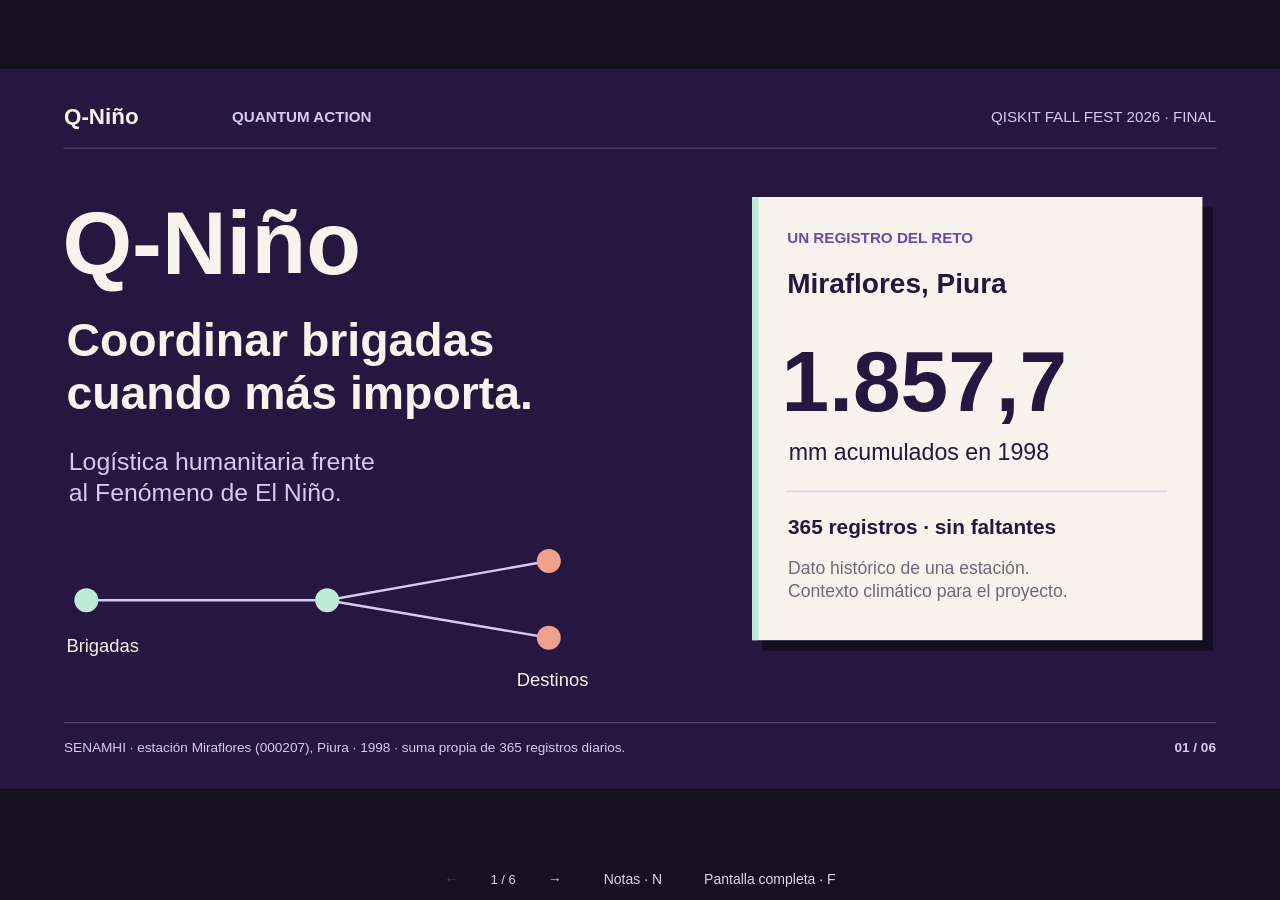
==== slides/index.html @ bec4ddd9 "feat(slides): Serve the finals pitch at a public route Publish the existing standalone deck at /slid" ====
<!doctype html>
<html lang="es"><head><meta charset="UTF-8"><meta name="viewport" content="width=device-width, initial-scale=1.0"><title>Q-Niño · Pitch para la final</title>  <script type="module" crossorigin>(function(){const H=document.createElement("link").relList;if(H&&H.supports&&H.supports("modulepreload"))return;for(const O of document.querySelectorAll('link[rel="modulepreload"]'))me(O);new MutationObserver(O=>{for(const M of O)if(M.type==="childList")for(const R of M.addedNodes)R.tagName==="LINK"&&R.rel==="modulepreload"&&me(R)}).observe(document,{childList:!0,subtree:!0});function y(O){const M={};return O.integrity&&(M.integrity=O.integrity),O.referrerPolicy&&(M.referrerPolicy=O.referrerPolicy),O.crossOrigin==="use-credentials"?M.credentials="include":O.crossOrigin==="anonymous"?M.credentials="omit":M.credentials="same-origin",M}function me(O){if(O.ep)return;O.ep=!0;const M=y(O);fetch(O.href,M)}})();function Df(D){return D&&D.__esModule&&Object.prototype.hasOwnProperty.call(D,"default")?D.default:D}var zo={exports:{}},P={};/**
 * @license React
 * react.production.min.js
 *
 * Copyright (c) Facebook, Inc. and its affiliates.
 *
 * This source code is licensed under the MIT license found in the
 * LICENSE file in the root directory of this source tree.
 */var Eu;function Af(){if(Eu)return P;Eu=1;var D=Symbol.for("react.element"),H=Symbol.for("react.portal"),y=Symbol.for("react.fragment"),me=Symbol.for("react.strict_mode"),O=Symbol.for("react.profiler"),M=Symbol.for("react.provider"),R=Symbol.for("react.context"),xe=Symbol.for("react.forward_ref"),ae=Symbol.for("react.suspense"),De=Symbol.for("react.memo"),on=Symbol.for("react.lazy"),ce=Symbol.iterator;function ie(c){return c===null||typeof c!="object"?null:(c=ce&&c[ce]||c["@@iterator"],typeof c=="function"?c:null)}var yt={isMounted:function(){return!1},enqueueForceUpdate:function(){},enqueueReplaceState:function(){},enqueueSetState:function(){}},He=Object.assign,X={};function $(c,m,L){this.props=c,this.context=m,this.refs=X,this.updater=L||yt}$.prototype.isReactComponent={},$.prototype.setState=function(c,m){if(typeof c!="object"&&typeof c!="function"&&c!=null)throw Error("setState(...): takes an object of state variables to update or a function which returns an object of state variables.");this.updater.enqueueSetState(this,c,m,"setState")},$.prototype.forceUpdate=function(c){this.updater.enqueueForceUpdate(this,c,"forceUpdate")};function ht(){}ht.prototype=$.prototype;function ot(c,m,L){this.props=c,this.context=m,this.refs=X,this.updater=L||yt}var Xe=ot.prototype=new ht;Xe.constructor=ot,He(Xe,$.prototype),Xe.isPureReactComponent=!0;var ve=Array.isArray,Ze=Object.prototype.hasOwnProperty,Se={current:null},Ae={key:!0,ref:!0,__self:!0,__source:!0};function Ve(c,m,L){var I,U={},j=null,K=null;if(m!=null)for(I in m.ref!==void 0&&(K=m.ref),m.key!==void 0&&(j=""+m.key),m)Ze.call(m,I)&&!Ae.hasOwnProperty(I)&&(U[I]=m[I]);var V=arguments.length-2;if(V===1)U.children=L;else if(1<V){for(var Z=Array(V),Re=0;Re<V;Re++)Z[Re]=arguments[Re+2];U.children=Z}if(c&&c.defaultProps)for(I in V=c.defaultProps,V)U[I]===void 0&&(U[I]=V[I]);return{$$typeof:D,type:c,key:j,ref:K,props:U,_owner:Se.current}}function Ft(c,m){return{$$typeof:D,type:c.type,key:m,ref:c.ref,props:c.props,_owner:c._owner}}function mt(c){return typeof c=="object"&&c!==null&&c.$$typeof===D}function $t(c){var m={"=":"=0",":":"=2"};return"$"+c.replace(/[=:]/g,function(L){return m[L]})}var at=/\/+/g;function Oe(c,m){return typeof c=="object"&&c!==null&&c.key!=null?$t(""+c.key):m.toString(36)}function Je(c,m,L,I,U){var j=typeof c;(j==="undefined"||j==="boolean")&&(c=null);var K=!1;if(c===null)K=!0;else switch(j){case"string":case"number":K=!0;break;case"object":switch(c.$$typeof){case D:case H:K=!0}}if(K)return K=c,U=U(K),c=I===""?"."+Oe(K,0):I,ve(U)?(L="",c!=null&&(L=c.replace(at,"$&/")+"/"),Je(U,m,L,"",function(Re){return Re})):U!=null&&(mt(U)&&(U=Ft(U,L+(!U.key||K&&K.key===U.key?"":(""+U.key).replace(at,"$&/")+"/")+c)),m.push(U)),1;if(K=0,I=I===""?".":I+":",ve(c))for(var V=0;V<c.length;V++){j=c[V];var Z=I+Oe(j,V);K+=Je(j,m,L,Z,U)}else if(Z=ie(c),typeof Z=="function")for(c=Z.call(c),V=0;!(j=c.next()).done;)j=j.value,Z=I+Oe(j,V++),K+=Je(j,m,L,Z,U);else if(j==="object")throw m=String(c),Error("Objects are not valid as a React child (found: "+(m==="[object Object]"?"object with keys {"+Object.keys(c).join(", ")+"}":m)+"). If you meant to render a collection of children, use an array instead.");return K}function st(c,m,L){if(c==null)return c;var I=[],U=0;return Je(c,I,"","",function(j){return m.call(L,j,U++)}),I}function Ne(c){if(c._status===-1){var m=c._result;m=m(),m.then(function(L){(c._status===0||c._status===-1)&&(c._status=1,c._result=L)},function(L){(c._status===0||c._status===-1)&&(c._status=2,c._result=L)}),c._status===-1&&(c._status=0,c._result=m)}if(c._status===1)return c._result.default;throw c._result}var te={current:null},w={transition:null},T={ReactCurrentDispatcher:te,ReactCurrentBatchConfig:w,ReactCurrentOwner:Se};function S(){throw Error("act(...) is not supported in production builds of React.")}return P.Children={map:st,forEach:function(c,m,L){st(c,function(){m.apply(this,arguments)},L)},count:function(c){var m=0;return st(c,function(){m++}),m},toArray:function(c){return st(c,function(m){return m})||[]},only:function(c){if(!mt(c))throw Error("React.Children.only expected to receive a single React element child.");return c}},P.Component=$,P.Fragment=y,P.Profiler=O,P.PureComponent=ot,P.StrictMode=me,P.Suspense=ae,P.__SECRET_INTERNALS_DO_NOT_USE_OR_YOU_WILL_BE_FIRED=T,P.act=S,P.cloneElement=function(c,m,L){if(c==null)throw Error("React.cloneElement(...): The argument must be a React element, but you passed "+c+".");var I=He({},c.props),U=c.key,j=c.ref,K=c._owner;if(m!=null){if(m.ref!==void 0&&(j=m.ref,K=Se.current),m.key!==void 0&&(U=""+m.key),c.type&&c.type.defaultProps)var V=c.type.defaultProps;for(Z in m)Ze.call(m,Z)&&!Ae.hasOwnProperty(Z)&&(I[Z]=m[Z]===void 0&&V!==void 0?V[Z]:m[Z])}var Z=arguments.length-2;if(Z===1)I.children=L;else if(1<Z){V=Array(Z);for(var Re=0;Re<Z;Re++)V[Re]=arguments[Re+2];I.children=V}return{$$typeof:D,type:c.type,key:U,ref:j,props:I,_owner:K}},P.createContext=function(c){return c={$$typeof:R,_currentValue:c,_currentValue2:c,_threadCount:0,Provider:null,Consumer:null,_defaultValue:null,_globalName:null},c.Provider={$$typeof:M,_context:c},c.Consumer=c},P.createElement=Ve,P.createFactory=function(c){var m=Ve.bind(null,c);return m.type=c,m},P.createRef=function(){return{current:null}},P.forwardRef=function(c){return{$$typeof:xe,render:c}},P.isValidElement=mt,P.lazy=function(c){return{$$typeof:on,_payload:{_status:-1,_result:c},_init:Ne}},P.memo=function(c,m){return{$$typeof:De,type:c,compare:m===void 0?null:m}},P.startTransition=function(c){var m=w.transition;w.transition={};try{c()}finally{w.transition=m}},P.unstable_act=S,P.useCallback=function(c,m){return te.current.useCallback(c,m)},P.useContext=function(c){return te.current.useContext(c)},P.useDebugValue=function(){},P.useDeferredValue=function(c){return te.current.useDeferredValue(c)},P.useEffect=function(c,m){return te.current.useEffect(c,m)},P.useId=function(){return te.current.useId()},P.useImperativeHandle=function(c,m,L){return te.current.useImperativeHandle(c,m,L)},P.useInsertionEffect=function(c,m){return te.current.useInsertionEffect(c,m)},P.useLayoutEffect=function(c,m){return te.current.useLayoutEffect(c,m)},P.useMemo=function(c,m){return te.current.useMemo(c,m)},P.useReducer=function(c,m,L){return te.current.useReducer(c,m,L)},P.useRef=function(c){return te.current.useRef(c)},P.useState=function(c){return te.current.useState(c)},P.useSyncExternalStore=function(c,m,L){return te.current.useSyncExternalStore(c,m,L)},P.useTransition=function(){return te.current.useTransition()},P.version="18.3.1",P}var Su;function Nu(){return Su||(Su=1,zo.exports=Af()),zo.exports}var Ln=Nu();const Ce=Df(Ln);var Al={},Fo={exports:{}},Me={},Co={exports:{}},Do={};/**
 * @license React
 * scheduler.production.min.js
 *
 * Copyright (c) Facebook, Inc. and its affiliates.
 *
 * This source code is licensed under the MIT license found in the
 * LICENSE file in the root directory of this source tree.
 */var zu;function Nf(){return zu||(zu=1,(function(D){function H(w,T){var S=w.length;w.push(T);e:for(;0<S;){var c=S-1>>>1,m=w[c];if(0<O(m,T))w[c]=T,w[S]=m,S=c;else break e}}function y(w){return w.length===0?null:w[0]}function me(w){if(w.length===0)return null;var T=w[0],S=w.pop();if(S!==T){w[0]=S;e:for(var c=0,m=w.length,L=m>>>1;c<L;){var I=2*(c+1)-1,U=w[I],j=I+1,K=w[j];if(0>O(U,S))j<m&&0>O(K,U)?(w[c]=K,w[j]=S,c=j):(w[c]=U,w[I]=S,c=I);else if(j<m&&0>O(K,S))w[c]=K,w[j]=S,c=j;else break e}}return T}function O(w,T){var S=w.sortIndex-T.sortIndex;return S!==0?S:w.id-T.id}if(typeof performance=="object"&&typeof performance.now=="function"){var M=performance;D.unstable_now=function(){return M.now()}}else{var R=Date,xe=R.now();D.unstable_now=function(){return R.now()-xe}}var ae=[],De=[],on=1,ce=null,ie=3,yt=!1,He=!1,X=!1,$=typeof setTimeout=="function"?setTimeout:null,ht=typeof clearTimeout=="function"?clearTimeout:null,ot=typeof setImmediate<"u"?setImmediate:null;typeof navigator<"u"&&navigator.scheduling!==void 0&&navigator.scheduling.isInputPending!==void 0&&navigator.scheduling.isInputPending.bind(navigator.scheduling);function Xe(w){for(var T=y(De);T!==null;){if(T.callback===null)me(De);else if(T.startTime<=w)me(De),T.sortIndex=T.expirationTime,H(ae,T);else break;T=y(De)}}function ve(w){if(X=!1,Xe(w),!He)if(y(ae)!==null)He=!0,Ne(Ze);else{var T=y(De);T!==null&&te(ve,T.startTime-w)}}function Ze(w,T){He=!1,X&&(X=!1,ht(Ve),Ve=-1),yt=!0;var S=ie;try{for(Xe(T),ce=y(ae);ce!==null&&(!(ce.expirationTime>T)||w&&!$t());){var c=ce.callback;if(typeof c=="function"){ce.callback=null,ie=ce.priorityLevel;var m=c(ce.expirationTime<=T);T=D.unstable_now(),typeof m=="function"?ce.callback=m:ce===y(ae)&&me(ae),Xe(T)}else me(ae);ce=y(ae)}if(ce!==null)var L=!0;else{var I=y(De);I!==null&&te(ve,I.startTime-T),L=!1}return L}finally{ce=null,ie=S,yt=!1}}var Se=!1,Ae=null,Ve=-1,Ft=5,mt=-1;function $t(){return!(D.unstable_now()-mt<Ft)}function at(){if(Ae!==null){var w=D.unstable_now();mt=w;var T=!0;try{T=Ae(!0,w)}finally{T?Oe():(Se=!1,Ae=null)}}else Se=!1}var Oe;if(typeof ot=="function")Oe=function(){ot(at)};else if(typeof MessageChannel<"u"){var Je=new MessageChannel,st=Je.port2;Je.port1.onmessage=at,Oe=function(){st.postMessage(null)}}else Oe=function(){$(at,0)};function Ne(w){Ae=w,Se||(Se=!0,Oe())}function te(w,T){Ve=$(function(){w(D.unstable_now())},T)}D.unstable_IdlePriority=5,D.unstable_ImmediatePriority=1,D.unstable_LowPriority=4,D.unstable_NormalPriority=3,D.unstable_Profiling=null,D.unstable_UserBlockingPriority=2,D.unstable_cancelCallback=function(w){w.callback=null},D.unstable_continueExecution=function(){He||yt||(He=!0,Ne(Ze))},D.unstable_forceFrameRate=function(w){0>w||125<w?console.error("forceFrameRate takes a positive int between 0 and 125, forcing frame rates higher than 125 fps is not supported"):Ft=0<w?Math.floor(1e3/w):5},D.unstable_getCurrentPriorityLevel=function(){return ie},D.unstable_getFirstCallbackNode=function(){return y(ae)},D.unstable_next=function(w){switch(ie){case 1:case 2:case 3:var T=3;break;default:T=ie}var S=ie;ie=T;try{return w()}finally{ie=S}},D.unstable_pauseExecution=function(){},D.unstable_requestPaint=function(){},D.unstable_runWithPriority=function(w,T){switch(w){case 1:case 2:case 3:case 4:case 5:break;default:w=3}var S=ie;ie=w;try{return T()}finally{ie=S}},D.unstable_scheduleCallback=function(w,T,S){var c=D.unstable_now();switch(typeof S=="object"&&S!==null?(S=S.delay,S=typeof S=="number"&&0<S?c+S:c):S=c,w){case 1:var m=-1;break;case 2:m=250;break;case 5:m=1073741823;break;case 4:m=1e4;break;default:m=5e3}return m=S+m,w={id:on++,callback:T,priorityLevel:w,startTime:S,expirationTime:m,sortIndex:-1},S>c?(w.sortIndex=S,H(De,w),y(ae)===null&&w===y(De)&&(X?(ht(Ve),Ve=-1):X=!0,te(ve,S-c))):(w.sortIndex=m,H(ae,w),He||yt||(He=!0,Ne(Ze))),w},D.unstable_shouldYield=$t,D.unstable_wrapCallback=function(w){var T=ie;return function(){var S=ie;ie=T;try{return w.apply(this,arguments)}finally{ie=S}}}})(Do)),Do}var Fu;function Tf(){return Fu||(Fu=1,Co.exports=Nf()),Co.exports}/**
 * @license React
 * react-dom.production.min.js
 *
 * Copyright (c) Facebook, Inc. and its affiliates.
 *
 * This source code is licensed under the MIT license found in the
 * LICENSE file in the root directory of this source tree.
 */var Cu;function _f(){if(Cu)return Me;Cu=1;var D=Nu(),H=Tf();function y(e){for(var t="https://reactjs.org/docs/error-decoder.html?invariant="+e,n=1;n<arguments.length;n++)t+="&args[]="+encodeURIComponent(arguments[n]);return"Minified React error #"+e+"; visit "+t+" for the full message or use the non-minified dev environment for full errors and additional helpful warnings."}var me=new Set,O={};function M(e,t){R(e,t),R(e+"Capture",t)}function R(e,t){for(O[e]=t,e=0;e<t.length;e++)me.add(t[e])}var xe=!(typeof window>"u"||typeof window.document>"u"||typeof window.document.createElement>"u"),ae=Object.prototype.hasOwnProperty,De=/^[:A-Z_a-z\u00C0-\u00D6\u00D8-\u00F6\u00F8-\u02FF\u0370-\u037D\u037F-\u1FFF\u200C-\u200D\u2070-\u218F\u2C00-\u2FEF\u3001-\uD7FF\uF900-\uFDCF\uFDF0-\uFFFD][:A-Z_a-z\u00C0-\u00D6\u00D8-\u00F6\u00F8-\u02FF\u0370-\u037D\u037F-\u1FFF\u200C-\u200D\u2070-\u218F\u2C00-\u2FEF\u3001-\uD7FF\uF900-\uFDCF\uFDF0-\uFFFD\-.0-9\u00B7\u0300-\u036F\u203F-\u2040]*$/,on={},ce={};function ie(e){return ae.call(ce,e)?!0:ae.call(on,e)?!1:De.test(e)?ce[e]=!0:(on[e]=!0,!1)}function yt(e,t,n,r){if(n!==null&&n.type===0)return!1;switch(typeof t){case"function":case"symbol":return!0;case"boolean":return r?!1:n!==null?!n.acceptsBooleans:(e=e.toLowerCase().slice(0,5),e!=="data-"&&e!=="aria-");default:return!1}}function He(e,t,n,r){if(t===null||typeof t>"u"||yt(e,t,n,r))return!0;if(r)return!1;if(n!==null)switch(n.type){case 3:return!t;case 4:return t===!1;case 5:return isNaN(t);case 6:return isNaN(t)||1>t}return!1}function X(e,t,n,r,l,i,o){this.acceptsBooleans=t===2||t===3||t===4,this.attributeName=r,this.attributeNamespace=l,this.mustUseProperty=n,this.propertyName=e,this.type=t,this.sanitizeURL=i,this.removeEmptyString=o}var $={};"children dangerouslySetInnerHTML defaultValue defaultChecked innerHTML suppressContentEditableWarning suppressHydrationWarning style".split(" ").forEach(function(e){$[e]=new X(e,0,!1,e,null,!1,!1)}),[["acceptCharset","accept-charset"],["className","class"],["htmlFor","for"],["httpEquiv","http-equiv"]].forEach(function(e){var t=e[0];$[t]=new X(t,1,!1,e[1],null,!1,!1)}),["contentEditable","draggable","spellCheck","value"].forEach(function(e){$[e]=new X(e,2,!1,e.toLowerCase(),null,!1,!1)}),["autoReverse","externalResourcesRequired","focusable","preserveAlpha"].forEach(function(e){$[e]=new X(e,2,!1,e,null,!1,!1)}),"allowFullScreen async autoFocus autoPlay controls default defer disabled disablePictureInPicture disableRemotePlayback formNoValidate hidden loop noModule noValidate open playsInline readOnly required reversed scoped seamless itemScope".split(" ").forEach(function(e){$[e]=new X(e,3,!1,e.toLowerCase(),null,!1,!1)}),["checked","multiple","muted","selected"].forEach(function(e){$[e]=new X(e,3,!0,e,null,!1,!1)}),["capture","download"].forEach(function(e){$[e]=new X(e,4,!1,e,null,!1,!1)}),["cols","rows","size","span"].forEach(function(e){$[e]=new X(e,6,!1,e,null,!1,!1)}),["rowSpan","start"].forEach(function(e){$[e]=new X(e,5,!1,e.toLowerCase(),null,!1,!1)});var ht=/[\-:]([a-z])/g;function ot(e){return e[1].toUpperCase()}"accent-height alignment-baseline arabic-form baseline-shift cap-height clip-path clip-rule color-interpolation color-interpolation-filters color-profile color-rendering dominant-baseline enable-background fill-opacity fill-rule flood-color flood-opacity font-family font-size font-size-adjust font-stretch font-style font-variant font-weight glyph-name glyph-orientation-horizontal glyph-orientation-vertical horiz-adv-x horiz-origin-x image-rendering letter-spacing lighting-color marker-end marker-mid marker-start overline-position overline-thickness paint-order panose-1 pointer-events rendering-intent shape-rendering stop-color stop-opacity strikethrough-position strikethrough-thickness stroke-dasharray stroke-dashoffset stroke-linecap stroke-linejoin stroke-miterlimit stroke-opacity stroke-width text-anchor text-decoration text-rendering underline-position underline-thickness unicode-bidi unicode-range units-per-em v-alphabetic v-hanging v-ideographic v-mathematical vector-effect vert-adv-y vert-origin-x vert-origin-y word-spacing writing-mode xmlns:xlink x-height".split(" ").forEach(function(e){var t=e.replace(ht,ot);$[t]=new X(t,1,!1,e,null,!1,!1)}),"xlink:actuate xlink:arcrole xlink:role xlink:show xlink:title xlink:type".split(" ").forEach(function(e){var t=e.replace(ht,ot);$[t]=new X(t,1,!1,e,"http://www.w3.org/1999/xlink",!1,!1)}),["xml:base","xml:lang","xml:space"].forEach(function(e){var t=e.replace(ht,ot);$[t]=new X(t,1,!1,e,"http://www.w3.org/XML/1998/namespace",!1,!1)}),["tabIndex","crossOrigin"].forEach(function(e){$[e]=new X(e,1,!1,e.toLowerCase(),null,!1,!1)}),$.xlinkHref=new X("xlinkHref",1,!1,"xlink:href","http://www.w3.org/1999/xlink",!0,!1),["src","href","action","formAction"].forEach(function(e){$[e]=new X(e,1,!1,e.toLowerCase(),null,!0,!0)});function Xe(e,t,n,r){var l=$.hasOwnProperty(t)?$[t]:null;(l!==null?l.type!==0:r||!(2<t.length)||t[0]!=="o"&&t[0]!=="O"||t[1]!=="n"&&t[1]!=="N")&&(He(t,n,l,r)&&(n=null),r||l===null?ie(t)&&(n===null?e.removeAttribute(t):e.setAttribute(t,""+n)):l.mustUseProperty?e[l.propertyName]=n===null?l.type===3?!1:"":n:(t=l.attributeName,r=l.attributeNamespace,n===null?e.removeAttribute(t):(l=l.type,n=l===3||l===4&&n===!0?"":""+n,r?e.setAttributeNS(r,t,n):e.setAttribute(t,n))))}var ve=D.__SECRET_INTERNALS_DO_NOT_USE_OR_YOU_WILL_BE_FIRED,Ze=Symbol.for("react.element"),Se=Symbol.for("react.portal"),Ae=Symbol.for("react.fragment"),Ve=Symbol.for("react.strict_mode"),Ft=Symbol.for("react.profiler"),mt=Symbol.for("react.provider"),$t=Symbol.for("react.context"),at=Symbol.for("react.forward_ref"),Oe=Symbol.for("react.suspense"),Je=Symbol.for("react.suspense_list"),st=Symbol.for("react.memo"),Ne=Symbol.for("react.lazy"),te=Symbol.for("react.offscreen"),w=Symbol.iterator;function T(e){return e===null||typeof e!="object"?null:(e=w&&e[w]||e["@@iterator"],typeof e=="function"?e:null)}var S=Object.assign,c;function m(e){if(c===void 0)try{throw Error()}catch(n){var t=n.stack.trim().match(/\n( *(at )?)/);c=t&&t[1]||""}return`
`+c+e}var L=!1;function I(e,t){if(!e||L)return"";L=!0;var n=Error.prepareStackTrace;Error.prepareStackTrace=void 0;try{if(t)if(t=function(){throw Error()},Object.defineProperty(t.prototype,"props",{set:function(){throw Error()}}),typeof Reflect=="object"&&Reflect.construct){try{Reflect.construct(t,[])}catch(p){var r=p}Reflect.construct(e,[],t)}else{try{t.call()}catch(p){r=p}e.call(t.prototype)}else{try{throw Error()}catch(p){r=p}e()}}catch(p){if(p&&r&&typeof p.stack=="string"){for(var l=p.stack.split(`
`),i=r.stack.split(`
`),o=l.length-1,a=i.length-1;1<=o&&0<=a&&l[o]!==i[a];)a--;for(;1<=o&&0<=a;o--,a--)if(l[o]!==i[a]){if(o!==1||a!==1)do if(o--,a--,0>a||l[o]!==i[a]){var s=`
`+l[o].replace(" at new "," at ");return e.displayName&&s.includes("<anonymous>")&&(s=s.replace("<anonymous>",e.displayName)),s}while(1<=o&&0<=a);break}}}finally{L=!1,Error.prepareStackTrace=n}return(e=e?e.displayName||e.name:"")?m(e):""}function U(e){switch(e.tag){case 5:return m(e.type);case 16:return m("Lazy");case 13:return m("Suspense");case 19:return m("SuspenseList");case 0:case 2:case 15:return e=I(e.type,!1),e;case 11:return e=I(e.type.render,!1),e;case 1:return e=I(e.type,!0),e;default:return""}}function j(e){if(e==null)return null;if(typeof e=="function")return e.displayName||e.name||null;if(typeof e=="string")return e;switch(e){case Ae:return"Fragment";case Se:return"Portal";case Ft:return"Profiler";case Ve:return"StrictMode";case Oe:return"Suspense";case Je:return"SuspenseList"}if(typeof e=="object")switch(e.$$typeof){case $t:return(e.displayName||"Context")+".Consumer";case mt:return(e._context.displayName||"Context")+".Provider";case at:var t=e.render;return e=e.displayName,e||(e=t.displayName||t.name||"",e=e!==""?"ForwardRef("+e+")":"ForwardRef"),e;case st:return t=e.displayName||null,t!==null?t:j(e.type)||"Memo";case Ne:t=e._payload,e=e._init;try{return j(e(t))}catch{}}return null}function K(e){var t=e.type;switch(e.tag){case 24:return"Cache";case 9:return(t.displayName||"Context")+".Consumer";case 10:return(t._context.displayName||"Context")+".Provider";case 18:return"DehydratedFragment";case 11:return e=t.render,e=e.displayName||e.name||"",t.displayName||(e!==""?"ForwardRef("+e+")":"ForwardRef");case 7:return"Fragment";case 5:return t;case 4:return"Portal";case 3:return"Root";case 6:return"Text";case 16:return j(t);case 8:return t===Ve?"StrictMode":"Mode";case 22:return"Offscreen";case 12:return"Profiler";case 21:return"Scope";case 13:return"Suspense";case 19:return"SuspenseList";case 25:return"TracingMarker";case 1:case 0:case 17:case 2:case 14:case 15:if(typeof t=="function")return t.displayName||t.name||null;if(typeof t=="string")return t}return null}function V(e){switch(typeof e){case"boolean":case"number":case"string":case"undefined":return e;case"object":return e;default:return""}}function Z(e){var t=e.type;return(e=e.nodeName)&&e.toLowerCase()==="input"&&(t==="checkbox"||t==="radio")}function Re(e){var t=Z(e)?"checked":"value",n=Object.getOwnPropertyDescriptor(e.constructor.prototype,t),r=""+e[t];if(!e.hasOwnProperty(t)&&typeof n<"u"&&typeof n.get=="function"&&typeof n.set=="function"){var l=n.get,i=n.set;return Object.defineProperty(e,t,{configurable:!0,get:function(){return l.call(this)},set:function(o){r=""+o,i.call(this,o)}}),Object.defineProperty(e,t,{enumerable:n.enumerable}),{getValue:function(){return r},setValue:function(o){r=""+o},stopTracking:function(){e._valueTracker=null,delete e[t]}}}}function vr(e){e._valueTracker||(e._valueTracker=Re(e))}function Ao(e){if(!e)return!1;var t=e._valueTracker;if(!t)return!0;var n=t.getValue(),r="";return e&&(r=Z(e)?e.checked?"true":"false":e.value),e=r,e!==n?(t.setValue(e),!0):!1}function gr(e){if(e=e||(typeof document<"u"?document:void 0),typeof e>"u")return null;try{return e.activeElement||e.body}catch{return e.body}}function Tl(e,t){var n=t.checked;return S({},t,{defaultChecked:void 0,defaultValue:void 0,value:void 0,checked:n??e._wrapperState.initialChecked})}function No(e,t){var n=t.defaultValue==null?"":t.defaultValue,r=t.checked!=null?t.checked:t.defaultChecked;n=V(t.value!=null?t.value:n),e._wrapperState={initialChecked:r,initialValue:n,controlled:t.type==="checkbox"||t.type==="radio"?t.checked!=null:t.value!=null}}function To(e,t){t=t.checked,t!=null&&Xe(e,"checked",t,!1)}function _l(e,t){To(e,t);var n=V(t.value),r=t.type;if(n!=null)r==="number"?(n===0&&e.value===""||e.value!=n)&&(e.value=""+n):e.value!==""+n&&(e.value=""+n);else if(r==="submit"||r==="reset"){e.removeAttribute("value");return}t.hasOwnProperty("value")?Ll(e,t.type,n):t.hasOwnProperty("defaultValue")&&Ll(e,t.type,V(t.defaultValue)),t.checked==null&&t.defaultChecked!=null&&(e.defaultChecked=!!t.defaultChecked)}function _o(e,t,n){if(t.hasOwnProperty("value")||t.hasOwnProperty("defaultValue")){var r=t.type;if(!(r!=="submit"&&r!=="reset"||t.value!==void 0&&t.value!==null))return;t=""+e._wrapperState.initialValue,n||t===e.value||(e.value=t),e.defaultValue=t}n=e.name,n!==""&&(e.name=""),e.defaultChecked=!!e._wrapperState.initialChecked,n!==""&&(e.name=n)}function Ll(e,t,n){(t!=="number"||gr(e.ownerDocument)!==e)&&(n==null?e.defaultValue=""+e._wrapperState.initialValue:e.defaultValue!==""+n&&(e.defaultValue=""+n))}var Pn=Array.isArray;function an(e,t,n,r){if(e=e.options,t){t={};for(var l=0;l<n.length;l++)t["$"+n[l]]=!0;for(n=0;n<e.length;n++)l=t.hasOwnProperty("$"+e[n].value),e[n].selected!==l&&(e[n].selected=l),l&&r&&(e[n].defaultSelected=!0)}else{for(n=""+V(n),t=null,l=0;l<e.length;l++){if(e[l].value===n){e[l].selected=!0,r&&(e[l].defaultSelected=!0);return}t!==null||e[l].disabled||(t=e[l])}t!==null&&(t.selected=!0)}}function Pl(e,t){if(t.dangerouslySetInnerHTML!=null)throw Error(y(91));return S({},t,{value:void 0,defaultValue:void 0,children:""+e._wrapperState.initialValue})}function Lo(e,t){var n=t.value;if(n==null){if(n=t.children,t=t.defaultValue,n!=null){if(t!=null)throw Error(y(92));if(Pn(n)){if(1<n.length)throw Error(y(93));n=n[0]}t=n}t==null&&(t=""),n=t}e._wrapperState={initialValue:V(n)}}function Po(e,t){var n=V(t.value),r=V(t.defaultValue);n!=null&&(n=""+n,n!==e.value&&(e.value=n),t.defaultValue==null&&e.defaultValue!==n&&(e.defaultValue=n)),r!=null&&(e.defaultValue=""+r)}function Io(e){var t=e.textContent;t===e._wrapperState.initialValue&&t!==""&&t!==null&&(e.value=t)}function Mo(e){switch(e){case"svg":return"http://www.w3.org/2000/svg";case"math":return"http://www.w3.org/1998/Math/MathML";default:return"http://www.w3.org/1999/xhtml"}}function Il(e,t){return e==null||e==="http://www.w3.org/1999/xhtml"?Mo(t):e==="http://www.w3.org/2000/svg"&&t==="foreignObject"?"http://www.w3.org/1999/xhtml":e}var wr,Oo=(function(e){return typeof MSApp<"u"&&MSApp.execUnsafeLocalFunction?function(t,n,r,l){MSApp.execUnsafeLocalFunction(function(){return e(t,n,r,l)})}:e})(function(e,t){if(e.namespaceURI!=="http://www.w3.org/2000/svg"||"innerHTML"in e)e.innerHTML=t;else{for(wr=wr||document.createElement("div"),wr.innerHTML="<svg>"+t.valueOf().toString()+"</svg>",t=wr.firstChild;e.firstChild;)e.removeChild(e.firstChild);for(;t.firstChild;)e.appendChild(t.firstChild)}});function In(e,t){if(t){var n=e.firstChild;if(n&&n===e.lastChild&&n.nodeType===3){n.nodeValue=t;return}}e.textContent=t}var Mn={animationIterationCount:!0,aspectRatio:!0,borderImageOutset:!0,borderImageSlice:!0,borderImageWidth:!0,boxFlex:!0,boxFlexGroup:!0,boxOrdinalGroup:!0,columnCount:!0,columns:!0,flex:!0,flexGrow:!0,flexPositive:!0,flexShrink:!0,flexNegative:!0,flexOrder:!0,gridArea:!0,gridRow:!0,gridRowEnd:!0,gridRowSpan:!0,gridRowStart:!0,gridColumn:!0,gridColumnEnd:!0,gridColumnSpan:!0,gridColumnStart:!0,fontWeight:!0,lineClamp:!0,lineHeight:!0,opacity:!0,order:!0,orphans:!0,tabSize:!0,widows:!0,zIndex:!0,zoom:!0,fillOpacity:!0,floodOpacity:!0,stopOpacity:!0,strokeDasharray:!0,strokeDashoffset:!0,strokeMiterlimit:!0,strokeOpacity:!0,strokeWidth:!0},Tu=["Webkit","ms","Moz","O"];Object.keys(Mn).forEach(function(e){Tu.forEach(function(t){t=t+e.charAt(0).toUpperCase()+e.substring(1),Mn[t]=Mn[e]})});function Ro(e,t,n){return t==null||typeof t=="boolean"||t===""?"":n||typeof t!="number"||t===0||Mn.hasOwnProperty(e)&&Mn[e]?(""+t).trim():t+"px"}function Bo(e,t){e=e.style;for(var n in t)if(t.hasOwnProperty(n)){var r=n.indexOf("--")===0,l=Ro(n,t[n],r);n==="float"&&(n="cssFloat"),r?e.setProperty(n,l):e[n]=l}}var _u=S({menuitem:!0},{area:!0,base:!0,br:!0,col:!0,embed:!0,hr:!0,img:!0,input:!0,keygen:!0,link:!0,meta:!0,param:!0,source:!0,track:!0,wbr:!0});function Ml(e,t){if(t){if(_u[e]&&(t.children!=null||t.dangerouslySetInnerHTML!=null))throw Error(y(137,e));if(t.dangerouslySetInnerHTML!=null){if(t.children!=null)throw Error(y(60));if(typeof t.dangerouslySetInnerHTML!="object"||!("__html"in t.dangerouslySetInnerHTML))throw Error(y(61))}if(t.style!=null&&typeof t.style!="object")throw Error(y(62))}}function Ol(e,t){if(e.indexOf("-")===-1)return typeof t.is=="string";switch(e){case"annotation-xml":case"color-profile":case"font-face":case"font-face-src":case"font-face-uri":case"font-face-format":case"font-face-name":case"missing-glyph":return!1;default:return!0}}var Rl=null;function Bl(e){return e=e.target||e.srcElement||window,e.correspondingUseElement&&(e=e.correspondingUseElement),e.nodeType===3?e.parentNode:e}var Ul=null,sn=null,un=null;function Uo(e){if(e=rr(e)){if(typeof Ul!="function")throw Error(y(280));var t=e.stateNode;t&&(t=Vr(t),Ul(e.stateNode,e.type,t))}}function jo(e){sn?un?un.push(e):un=[e]:sn=e}function Qo(){if(sn){var e=sn,t=un;if(un=sn=null,Uo(e),t)for(e=0;e<t.length;e++)Uo(t[e])}}function Ho(e,t){return e(t)}function Vo(){}var jl=!1;function Wo(e,t,n){if(jl)return e(t,n);jl=!0;try{return Ho(e,t,n)}finally{jl=!1,(sn!==null||un!==null)&&(Vo(),Qo())}}function On(e,t){var n=e.stateNode;if(n===null)return null;var r=Vr(n);if(r===null)return null;n=r[t];e:switch(t){case"onClick":case"onClickCapture":case"onDoubleClick":case"onDoubleClickCapture":case"onMouseDown":case"onMouseDownCapture":case"onMouseMove":case"onMouseMoveCapture":case"onMouseUp":case"onMouseUpCapture":case"onMouseEnter":(r=!r.disabled)||(e=e.type,r=!(e==="button"||e==="input"||e==="select"||e==="textarea")),e=!r;break e;default:e=!1}if(e)return null;if(n&&typeof n!="function")throw Error(y(231,t,typeof n));return n}var Ql=!1;if(xe)try{var Rn={};Object.defineProperty(Rn,"passive",{get:function(){Ql=!0}}),window.addEventListener("test",Rn,Rn),window.removeEventListener("test",Rn,Rn)}catch{Ql=!1}function Lu(e,t,n,r,l,i,o,a,s){var p=Array.prototype.slice.call(arguments,3);try{t.apply(n,p)}catch(x){this.onError(x)}}var Bn=!1,kr=null,Er=!1,Hl=null,Pu={onError:function(e){Bn=!0,kr=e}};function Iu(e,t,n,r,l,i,o,a,s){Bn=!1,kr=null,Lu.apply(Pu,arguments)}function Mu(e,t,n,r,l,i,o,a,s){if(Iu.apply(this,arguments),Bn){if(Bn){var p=kr;Bn=!1,kr=null}else throw Error(y(198));Er||(Er=!0,Hl=p)}}function Kt(e){var t=e,n=e;if(e.alternate)for(;t.return;)t=t.return;else{e=t;do t=e,(t.flags&4098)!==0&&(n=t.return),e=t.return;while(e)}return t.tag===3?n:null}function $o(e){if(e.tag===13){var t=e.memoizedState;if(t===null&&(e=e.alternate,e!==null&&(t=e.memoizedState)),t!==null)return t.dehydrated}return null}function Ko(e){if(Kt(e)!==e)throw Error(y(188))}function Ou(e){var t=e.alternate;if(!t){if(t=Kt(e),t===null)throw Error(y(188));return t!==e?null:e}for(var n=e,r=t;;){var l=n.return;if(l===null)break;var i=l.alternate;if(i===null){if(r=l.return,r!==null){n=r;continue}break}if(l.child===i.child){for(i=l.child;i;){if(i===n)return Ko(l),e;if(i===r)return Ko(l),t;i=i.sibling}throw Error(y(188))}if(n.return!==r.return)n=l,r=i;else{for(var o=!1,a=l.child;a;){if(a===n){o=!0,n=l,r=i;break}if(a===r){o=!0,r=l,n=i;break}a=a.sibling}if(!o){for(a=i.child;a;){if(a===n){o=!0,n=i,r=l;break}if(a===r){o=!0,r=i,n=l;break}a=a.sibling}if(!o)throw Error(y(189))}}if(n.alternate!==r)throw Error(y(190))}if(n.tag!==3)throw Error(y(188));return n.stateNode.current===n?e:t}function qo(e){return e=Ou(e),e!==null?Go(e):null}function Go(e){if(e.tag===5||e.tag===6)return e;for(e=e.child;e!==null;){var t=Go(e);if(t!==null)return t;e=e.sibling}return null}var Yo=H.unstable_scheduleCallback,Xo=H.unstable_cancelCallback,Ru=H.unstable_shouldYield,Bu=H.unstable_requestPaint,re=H.unstable_now,Uu=H.unstable_getCurrentPriorityLevel,Vl=H.unstable_ImmediatePriority,Zo=H.unstable_UserBlockingPriority,Sr=H.unstable_NormalPriority,ju=H.unstable_LowPriority,Jo=H.unstable_IdlePriority,zr=null,ut=null;function Qu(e){if(ut&&typeof ut.onCommitFiberRoot=="function")try{ut.onCommitFiberRoot(zr,e,void 0,(e.current.flags&128)===128)}catch{}}var be=Math.clz32?Math.clz32:Wu,Hu=Math.log,Vu=Math.LN2;function Wu(e){return e>>>=0,e===0?32:31-(Hu(e)/Vu|0)|0}var Fr=64,Cr=4194304;function Un(e){switch(e&-e){case 1:return 1;case 2:return 2;case 4:return 4;case 8:return 8;case 16:return 16;case 32:return 32;case 64:case 128:case 256:case 512:case 1024:case 2048:case 4096:case 8192:case 16384:case 32768:case 65536:case 131072:case 262144:case 524288:case 1048576:case 2097152:return e&4194240;case 4194304:case 8388608:case 16777216:case 33554432:case 67108864:return e&130023424;case 134217728:return 134217728;case 268435456:return 268435456;case 536870912:return 536870912;case 1073741824:return 1073741824;default:return e}}function Dr(e,t){var n=e.pendingLanes;if(n===0)return 0;var r=0,l=e.suspendedLanes,i=e.pingedLanes,o=n&268435455;if(o!==0){var a=o&~l;a!==0?r=Un(a):(i&=o,i!==0&&(r=Un(i)))}else o=n&~l,o!==0?r=Un(o):i!==0&&(r=Un(i));if(r===0)return 0;if(t!==0&&t!==r&&(t&l)===0&&(l=r&-r,i=t&-t,l>=i||l===16&&(i&4194240)!==0))return t;if((r&4)!==0&&(r|=n&16),t=e.entangledLanes,t!==0)for(e=e.entanglements,t&=r;0<t;)n=31-be(t),l=1<<n,r|=e[n],t&=~l;return r}function $u(e,t){switch(e){case 1:case 2:case 4:return t+250;case 8:case 16:case 32:case 64:case 128:case 256:case 512:case 1024:case 2048:case 4096:case 8192:case 16384:case 32768:case 65536:case 131072:case 262144:case 524288:case 1048576:case 2097152:return t+5e3;case 4194304:case 8388608:case 16777216:case 33554432:case 67108864:return-1;case 134217728:case 268435456:case 536870912:case 1073741824:return-1;default:return-1}}function Ku(e,t){for(var n=e.suspendedLanes,r=e.pingedLanes,l=e.expirationTimes,i=e.pendingLanes;0<i;){var o=31-be(i),a=1<<o,s=l[o];s===-1?((a&n)===0||(a&r)!==0)&&(l[o]=$u(a,t)):s<=t&&(e.expiredLanes|=a),i&=~a}}function Wl(e){return e=e.pendingLanes&-1073741825,e!==0?e:e&1073741824?1073741824:0}function bo(){var e=Fr;return Fr<<=1,(Fr&4194240)===0&&(Fr=64),e}function $l(e){for(var t=[],n=0;31>n;n++)t.push(e);return t}function jn(e,t,n){e.pendingLanes|=t,t!==536870912&&(e.suspendedLanes=0,e.pingedLanes=0),e=e.eventTimes,t=31-be(t),e[t]=n}function qu(e,t){var n=e.pendingLanes&~t;e.pendingLanes=t,e.suspendedLanes=0,e.pingedLanes=0,e.expiredLanes&=t,e.mutableReadLanes&=t,e.entangledLanes&=t,t=e.entanglements;var r=e.eventTimes;for(e=e.expirationTimes;0<n;){var l=31-be(n),i=1<<l;t[l]=0,r[l]=-1,e[l]=-1,n&=~i}}function Kl(e,t){var n=e.entangledLanes|=t;for(e=e.entanglements;n;){var r=31-be(n),l=1<<r;l&t|e[r]&t&&(e[r]|=t),n&=~l}}var W=0;function ea(e){return e&=-e,1<e?4<e?(e&268435455)!==0?16:536870912:4:1}var ta,ql,na,ra,la,Gl=!1,Ar=[],Ct=null,Dt=null,At=null,Qn=new Map,Hn=new Map,Nt=[],Gu="mousedown mouseup touchcancel touchend touchstart auxclick dblclick pointercancel pointerdown pointerup dragend dragstart drop compositionend compositionstart keydown keypress keyup input textInput copy cut paste click change contextmenu reset submit".split(" ");function ia(e,t){switch(e){case"focusin":case"focusout":Ct=null;break;case"dragenter":case"dragleave":Dt=null;break;case"mouseover":case"mouseout":At=null;break;case"pointerover":case"pointerout":Qn.delete(t.pointerId);break;case"gotpointercapture":case"lostpointercapture":Hn.delete(t.pointerId)}}function Vn(e,t,n,r,l,i){return e===null||e.nativeEvent!==i?(e={blockedOn:t,domEventName:n,eventSystemFlags:r,nativeEvent:i,targetContainers:[l]},t!==null&&(t=rr(t),t!==null&&ql(t)),e):(e.eventSystemFlags|=r,t=e.targetContainers,l!==null&&t.indexOf(l)===-1&&t.push(l),e)}function Yu(e,t,n,r,l){switch(t){case"focusin":return Ct=Vn(Ct,e,t,n,r,l),!0;case"dragenter":return Dt=Vn(Dt,e,t,n,r,l),!0;case"mouseover":return At=Vn(At,e,t,n,r,l),!0;case"pointerover":var i=l.pointerId;return Qn.set(i,Vn(Qn.get(i)||null,e,t,n,r,l)),!0;case"gotpointercapture":return i=l.pointerId,Hn.set(i,Vn(Hn.get(i)||null,e,t,n,r,l)),!0}return!1}function oa(e){var t=qt(e.target);if(t!==null){var n=Kt(t);if(n!==null){if(t=n.tag,t===13){if(t=$o(n),t!==null){e.blockedOn=t,la(e.priority,function(){na(n)});return}}else if(t===3&&n.stateNode.current.memoizedState.isDehydrated){e.blockedOn=n.tag===3?n.stateNode.containerInfo:null;return}}}e.blockedOn=null}function Nr(e){if(e.blockedOn!==null)return!1;for(var t=e.targetContainers;0<t.length;){var n=Xl(e.domEventName,e.eventSystemFlags,t[0],e.nativeEvent);if(n===null){n=e.nativeEvent;var r=new n.constructor(n.type,n);Rl=r,n.target.dispatchEvent(r),Rl=null}else return t=rr(n),t!==null&&ql(t),e.blockedOn=n,!1;t.shift()}return!0}function aa(e,t,n){Nr(e)&&n.delete(t)}function Xu(){Gl=!1,Ct!==null&&Nr(Ct)&&(Ct=null),Dt!==null&&Nr(Dt)&&(Dt=null),At!==null&&Nr(At)&&(At=null),Qn.forEach(aa),Hn.forEach(aa)}function Wn(e,t){e.blockedOn===t&&(e.blockedOn=null,Gl||(Gl=!0,H.unstable_scheduleCallback(H.unstable_NormalPriority,Xu)))}function $n(e){function t(l){return Wn(l,e)}if(0<Ar.length){Wn(Ar[0],e);for(var n=1;n<Ar.length;n++){var r=Ar[n];r.blockedOn===e&&(r.blockedOn=null)}}for(Ct!==null&&Wn(Ct,e),Dt!==null&&Wn(Dt,e),At!==null&&Wn(At,e),Qn.forEach(t),Hn.forEach(t),n=0;n<Nt.length;n++)r=Nt[n],r.blockedOn===e&&(r.blockedOn=null);for(;0<Nt.length&&(n=Nt[0],n.blockedOn===null);)oa(n),n.blockedOn===null&&Nt.shift()}var cn=ve.ReactCurrentBatchConfig,Tr=!0;function Zu(e,t,n,r){var l=W,i=cn.transition;cn.transition=null;try{W=1,Yl(e,t,n,r)}finally{W=l,cn.transition=i}}function Ju(e,t,n,r){var l=W,i=cn.transition;cn.transition=null;try{W=4,Yl(e,t,n,r)}finally{W=l,cn.transition=i}}function Yl(e,t,n,r){if(Tr){var l=Xl(e,t,n,r);if(l===null)pi(e,t,r,_r,n),ia(e,r);else if(Yu(l,e,t,n,r))r.stopPropagation();else if(ia(e,r),t&4&&-1<Gu.indexOf(e)){for(;l!==null;){var i=rr(l);if(i!==null&&ta(i),i=Xl(e,t,n,r),i===null&&pi(e,t,r,_r,n),i===l)break;l=i}l!==null&&r.stopPropagation()}else pi(e,t,r,null,n)}}var _r=null;function Xl(e,t,n,r){if(_r=null,e=Bl(r),e=qt(e),e!==null)if(t=Kt(e),t===null)e=null;else if(n=t.tag,n===13){if(e=$o(t),e!==null)return e;e=null}else if(n===3){if(t.stateNode.current.memoizedState.isDehydrated)return t.tag===3?t.stateNode.containerInfo:null;e=null}else t!==e&&(e=null);return _r=e,null}function sa(e){switch(e){case"cancel":case"click":case"close":case"contextmenu":case"copy":case"cut":case"auxclick":case"dblclick":case"dragend":case"dragstart":case"drop":case"focusin":case"focusout":case"input":case"invalid":case"keydown":case"keypress":case"keyup":case"mousedown":case"mouseup":case"paste":case"pause":case"play":case"pointercancel":case"pointerdown":case"pointerup":case"ratechange":case"reset":case"resize":case"seeked":case"submit":case"touchcancel":case"touchend":case"touchstart":case"volumechange":case"change":case"selectionchange":case"textInput":case"compositionstart":case"compositionend":case"compositionupdate":case"beforeblur":case"afterblur":case"beforeinput":case"blur":case"fullscreenchange":case"focus":case"hashchange":case"popstate":case"select":case"selectstart":return 1;case"drag":case"dragenter":case"dragexit":case"dragleave":case"dragover":case"mousemove":case"mouseout":case"mouseover":case"pointermove":case"pointerout":case"pointerover":case"scroll":case"toggle":case"touchmove":case"wheel":case"mouseenter":case"mouseleave":case"pointerenter":case"pointerleave":return 4;case"message":switch(Uu()){case Vl:return 1;case Zo:return 4;case Sr:case ju:return 16;case Jo:return 536870912;default:return 16}default:return 16}}var Tt=null,Zl=null,Lr=null;function ua(){if(Lr)return Lr;var e,t=Zl,n=t.length,r,l="value"in Tt?Tt.value:Tt.textContent,i=l.length;for(e=0;e<n&&t[e]===l[e];e++);var o=n-e;for(r=1;r<=o&&t[n-r]===l[i-r];r++);return Lr=l.slice(e,1<r?1-r:void 0)}function Pr(e){var t=e.keyCode;return"charCode"in e?(e=e.charCode,e===0&&t===13&&(e=13)):e=t,e===10&&(e=13),32<=e||e===13?e:0}function Ir(){return!0}function ca(){return!1}function Be(e){function t(n,r,l,i,o){this._reactName=n,this._targetInst=l,this.type=r,this.nativeEvent=i,this.target=o,this.currentTarget=null;for(var a in e)e.hasOwnProperty(a)&&(n=e[a],this[a]=n?n(i):i[a]);return this.isDefaultPrevented=(i.defaultPrevented!=null?i.defaultPrevented:i.returnValue===!1)?Ir:ca,this.isPropagationStopped=ca,this}return S(t.prototype,{preventDefault:function(){this.defaultPrevented=!0;var n=this.nativeEvent;n&&(n.preventDefault?n.preventDefault():typeof n.returnValue!="unknown"&&(n.returnValue=!1),this.isDefaultPrevented=Ir)},stopPropagation:function(){var n=this.nativeEvent;n&&(n.stopPropagation?n.stopPropagation():typeof n.cancelBubble!="unknown"&&(n.cancelBubble=!0),this.isPropagationStopped=Ir)},persist:function(){},isPersistent:Ir}),t}var fn={eventPhase:0,bubbles:0,cancelable:0,timeStamp:function(e){return e.timeStamp||Date.now()},defaultPrevented:0,isTrusted:0},Jl=Be(fn),Kn=S({},fn,{view:0,detail:0}),bu=Be(Kn),bl,ei,qn,Mr=S({},Kn,{screenX:0,screenY:0,clientX:0,clientY:0,pageX:0,pageY:0,ctrlKey:0,shiftKey:0,altKey:0,metaKey:0,getModifierState:ni,button:0,buttons:0,relatedTarget:function(e){return e.relatedTarget===void 0?e.fromElement===e.srcElement?e.toElement:e.fromElement:e.relatedTarget},movementX:function(e){return"movementX"in e?e.movementX:(e!==qn&&(qn&&e.type==="mousemove"?(bl=e.screenX-qn.screenX,ei=e.screenY-qn.screenY):ei=bl=0,qn=e),bl)},movementY:function(e){return"movementY"in e?e.movementY:ei}}),fa=Be(Mr),ec=S({},Mr,{dataTransfer:0}),tc=Be(ec),nc=S({},Kn,{relatedTarget:0}),ti=Be(nc),rc=S({},fn,{animationName:0,elapsedTime:0,pseudoElement:0}),lc=Be(rc),ic=S({},fn,{clipboardData:function(e){return"clipboardData"in e?e.clipboardData:window.clipboardData}}),oc=Be(ic),ac=S({},fn,{data:0}),da=Be(ac),sc={Esc:"Escape",Spacebar:" ",Left:"ArrowLeft",Up:"ArrowUp",Right:"ArrowRight",Down:"ArrowDown",Del:"Delete",Win:"OS",Menu:"ContextMenu",Apps:"ContextMenu",Scroll:"ScrollLock",MozPrintableKey:"Unidentified"},uc={8:"Backspace",9:"Tab",12:"Clear",13:"Enter",16:"Shift",17:"Control",18:"Alt",19:"Pause",20:"CapsLock",27:"Escape",32:" ",33:"PageUp",34:"PageDown",35:"End",36:"Home",37:"ArrowLeft",38:"ArrowUp",39:"ArrowRight",40:"ArrowDown",45:"Insert",46:"Delete",112:"F1",113:"F2",114:"F3",115:"F4",116:"F5",117:"F6",118:"F7",119:"F8",120:"F9",121:"F10",122:"F11",123:"F12",144:"NumLock",145:"ScrollLock",224:"Meta"},cc={Alt:"altKey",Control:"ctrlKey",Meta:"metaKey",Shift:"shiftKey"};function fc(e){var t=this.nativeEvent;return t.getModifierState?t.getModifierState(e):(e=cc[e])?!!t[e]:!1}function ni(){return fc}var dc=S({},Kn,{key:function(e){if(e.key){var t=sc[e.key]||e.key;if(t!=="Unidentified")return t}return e.type==="keypress"?(e=Pr(e),e===13?"Enter":String.fromCharCode(e)):e.type==="keydown"||e.type==="keyup"?uc[e.keyCode]||"Unidentified":""},code:0,location:0,ctrlKey:0,shiftKey:0,altKey:0,metaKey:0,repeat:0,locale:0,getModifierState:ni,charCode:function(e){return e.type==="keypress"?Pr(e):0},keyCode:function(e){return e.type==="keydown"||e.type==="keyup"?e.keyCode:0},which:function(e){return e.type==="keypress"?Pr(e):e.type==="keydown"||e.type==="keyup"?e.keyCode:0}}),pc=Be(dc),yc=S({},Mr,{pointerId:0,width:0,height:0,pressure:0,tangentialPressure:0,tiltX:0,tiltY:0,twist:0,pointerType:0,isPrimary:0}),pa=Be(yc),hc=S({},Kn,{touches:0,targetTouches:0,changedTouches:0,altKey:0,metaKey:0,ctrlKey:0,shiftKey:0,getModifierState:ni}),mc=Be(hc),xc=S({},fn,{propertyName:0,elapsedTime:0,pseudoElement:0}),vc=Be(xc),gc=S({},Mr,{deltaX:function(e){return"deltaX"in e?e.deltaX:"wheelDeltaX"in e?-e.wheelDeltaX:0},deltaY:function(e){return"deltaY"in e?e.deltaY:"wheelDeltaY"in e?-e.wheelDeltaY:"wheelDelta"in e?-e.wheelDelta:0},deltaZ:0,deltaMode:0}),wc=Be(gc),kc=[9,13,27,32],ri=xe&&"CompositionEvent"in window,Gn=null;xe&&"documentMode"in document&&(Gn=document.documentMode);var Ec=xe&&"TextEvent"in window&&!Gn,ya=xe&&(!ri||Gn&&8<Gn&&11>=Gn),ha=" ",ma=!1;function xa(e,t){switch(e){case"keyup":return kc.indexOf(t.keyCode)!==-1;case"keydown":return t.keyCode!==229;case"keypress":case"mousedown":case"focusout":return!0;default:return!1}}function va(e){return e=e.detail,typeof e=="object"&&"data"in e?e.data:null}var dn=!1;function Sc(e,t){switch(e){case"compositionend":return va(t);case"keypress":return t.which!==32?null:(ma=!0,ha);case"textInput":return e=t.data,e===ha&&ma?null:e;default:return null}}function zc(e,t){if(dn)return e==="compositionend"||!ri&&xa(e,t)?(e=ua(),Lr=Zl=Tt=null,dn=!1,e):null;switch(e){case"paste":return null;case"keypress":if(!(t.ctrlKey||t.altKey||t.metaKey)||t.ctrlKey&&t.altKey){if(t.char&&1<t.char.length)return t.char;if(t.which)return String.fromCharCode(t.which)}return null;case"compositionend":return ya&&t.locale!=="ko"?null:t.data;default:return null}}var Fc={color:!0,date:!0,datetime:!0,"datetime-local":!0,email:!0,month:!0,number:!0,password:!0,range:!0,search:!0,tel:!0,text:!0,time:!0,url:!0,week:!0};function ga(e){var t=e&&e.nodeName&&e.nodeName.toLowerCase();return t==="input"?!!Fc[e.type]:t==="textarea"}function wa(e,t,n,r){jo(r),t=jr(t,"onChange"),0<t.length&&(n=new Jl("onChange","change",null,n,r),e.push({event:n,listeners:t}))}var Yn=null,Xn=null;function Cc(e){Ba(e,0)}function Or(e){var t=xn(e);if(Ao(t))return e}function Dc(e,t){if(e==="change")return t}var ka=!1;if(xe){var li;if(xe){var ii="oninput"in document;if(!ii){var Ea=document.createElement("div");Ea.setAttribute("oninput","return;"),ii=typeof Ea.oninput=="function"}li=ii}else li=!1;ka=li&&(!document.documentMode||9<document.documentMode)}function Sa(){Yn&&(Yn.detachEvent("onpropertychange",za),Xn=Yn=null)}function za(e){if(e.propertyName==="value"&&Or(Xn)){var t=[];wa(t,Xn,e,Bl(e)),Wo(Cc,t)}}function Ac(e,t,n){e==="focusin"?(Sa(),Yn=t,Xn=n,Yn.attachEvent("onpropertychange",za)):e==="focusout"&&Sa()}function Nc(e){if(e==="selectionchange"||e==="keyup"||e==="keydown")return Or(Xn)}function Tc(e,t){if(e==="click")return Or(t)}function _c(e,t){if(e==="input"||e==="change")return Or(t)}function Lc(e,t){return e===t&&(e!==0||1/e===1/t)||e!==e&&t!==t}var et=typeof Object.is=="function"?Object.is:Lc;function Zn(e,t){if(et(e,t))return!0;if(typeof e!="object"||e===null||typeof t!="object"||t===null)return!1;var n=Object.keys(e),r=Object.keys(t);if(n.length!==r.length)return!1;for(r=0;r<n.length;r++){var l=n[r];if(!ae.call(t,l)||!et(e[l],t[l]))return!1}return!0}function Fa(e){for(;e&&e.firstChild;)e=e.firstChild;return e}function Ca(e,t){var n=Fa(e);e=0;for(var r;n;){if(n.nodeType===3){if(r=e+n.textContent.length,e<=t&&r>=t)return{node:n,offset:t-e};e=r}e:{for(;n;){if(n.nextSibling){n=n.nextSibling;break e}n=n.parentNode}n=void 0}n=Fa(n)}}function Da(e,t){return e&&t?e===t?!0:e&&e.nodeType===3?!1:t&&t.nodeType===3?Da(e,t.parentNode):"contains"in e?e.contains(t):e.compareDocumentPosition?!!(e.compareDocumentPosition(t)&16):!1:!1}function Aa(){for(var e=window,t=gr();t instanceof e.HTMLIFrameElement;){try{var n=typeof t.contentWindow.location.href=="string"}catch{n=!1}if(n)e=t.contentWindow;else break;t=gr(e.document)}return t}function oi(e){var t=e&&e.nodeName&&e.nodeName.toLowerCase();return t&&(t==="input"&&(e.type==="text"||e.type==="search"||e.type==="tel"||e.type==="url"||e.type==="password")||t==="textarea"||e.contentEditable==="true")}function Pc(e){var t=Aa(),n=e.focusedElem,r=e.selectionRange;if(t!==n&&n&&n.ownerDocument&&Da(n.ownerDocument.documentElement,n)){if(r!==null&&oi(n)){if(t=r.start,e=r.end,e===void 0&&(e=t),"selectionStart"in n)n.selectionStart=t,n.selectionEnd=Math.min(e,n.value.length);else if(e=(t=n.ownerDocument||document)&&t.defaultView||window,e.getSelection){e=e.getSelection();var l=n.textContent.length,i=Math.min(r.start,l);r=r.end===void 0?i:Math.min(r.end,l),!e.extend&&i>r&&(l=r,r=i,i=l),l=Ca(n,i);var o=Ca(n,r);l&&o&&(e.rangeCount!==1||e.anchorNode!==l.node||e.anchorOffset!==l.offset||e.focusNode!==o.node||e.focusOffset!==o.offset)&&(t=t.createRange(),t.setStart(l.node,l.offset),e.removeAllRanges(),i>r?(e.addRange(t),e.extend(o.node,o.offset)):(t.setEnd(o.node,o.offset),e.addRange(t)))}}for(t=[],e=n;e=e.parentNode;)e.nodeType===1&&t.push({element:e,left:e.scrollLeft,top:e.scrollTop});for(typeof n.focus=="function"&&n.focus(),n=0;n<t.length;n++)e=t[n],e.element.scrollLeft=e.left,e.element.scrollTop=e.top}}var Ic=xe&&"documentMode"in document&&11>=document.documentMode,pn=null,ai=null,Jn=null,si=!1;function Na(e,t,n){var r=n.window===n?n.document:n.nodeType===9?n:n.ownerDocument;si||pn==null||pn!==gr(r)||(r=pn,"selectionStart"in r&&oi(r)?r={start:r.selectionStart,end:r.selectionEnd}:(r=(r.ownerDocument&&r.ownerDocument.defaultView||window).getSelection(),r={anchorNode:r.anchorNode,anchorOffset:r.anchorOffset,focusNode:r.focusNode,focusOffset:r.focusOffset}),Jn&&Zn(Jn,r)||(Jn=r,r=jr(ai,"onSelect"),0<r.length&&(t=new Jl("onSelect","select",null,t,n),e.push({event:t,listeners:r}),t.target=pn)))}function Rr(e,t){var n={};return n[e.toLowerCase()]=t.toLowerCase(),n["Webkit"+e]="webkit"+t,n["Moz"+e]="moz"+t,n}var yn={animationend:Rr("Animation","AnimationEnd"),animationiteration:Rr("Animation","AnimationIteration"),animationstart:Rr("Animation","AnimationStart"),transitionend:Rr("Transition","TransitionEnd")},ui={},Ta={};xe&&(Ta=document.createElement("div").style,"AnimationEvent"in window||(delete yn.animationend.animation,delete yn.animationiteration.animation,delete yn.animationstart.animation),"TransitionEvent"in window||delete yn.transitionend.transition);function Br(e){if(ui[e])return ui[e];if(!yn[e])return e;var t=yn[e],n;for(n in t)if(t.hasOwnProperty(n)&&n in Ta)return ui[e]=t[n];return e}var _a=Br("animationend"),La=Br("animationiteration"),Pa=Br("animationstart"),Ia=Br("transitionend"),Ma=new Map,Oa="abort auxClick cancel canPlay canPlayThrough click close contextMenu copy cut drag dragEnd dragEnter dragExit dragLeave dragOver dragStart drop durationChange emptied encrypted ended error gotPointerCapture input invalid keyDown keyPress keyUp load loadedData loadedMetadata loadStart lostPointerCapture mouseDown mouseMove mouseOut mouseOver mouseUp paste pause play playing pointerCancel pointerDown pointerMove pointerOut pointerOver pointerUp progress rateChange reset resize seeked seeking stalled submit suspend timeUpdate touchCancel touchEnd touchStart volumeChange scroll toggle touchMove waiting wheel".split(" ");function _t(e,t){Ma.set(e,t),M(t,[e])}for(var ci=0;ci<Oa.length;ci++){var fi=Oa[ci],Mc=fi.toLowerCase(),Oc=fi[0].toUpperCase()+fi.slice(1);_t(Mc,"on"+Oc)}_t(_a,"onAnimationEnd"),_t(La,"onAnimationIteration"),_t(Pa,"onAnimationStart"),_t("dblclick","onDoubleClick"),_t("focusin","onFocus"),_t("focusout","onBlur"),_t(Ia,"onTransitionEnd"),R("onMouseEnter",["mouseout","mouseover"]),R("onMouseLeave",["mouseout","mouseover"]),R("onPointerEnter",["pointerout","pointerover"]),R("onPointerLeave",["pointerout","pointerover"]),M("onChange","change click focusin focusout input keydown keyup selectionchange".split(" ")),M("onSelect","focusout contextmenu dragend focusin keydown keyup mousedown mouseup selectionchange".split(" ")),M("onBeforeInput",["compositionend","keypress","textInput","paste"]),M("onCompositionEnd","compositionend focusout keydown keypress keyup mousedown".split(" ")),M("onCompositionStart","compositionstart focusout keydown keypress keyup mousedown".split(" ")),M("onCompositionUpdate","compositionupdate focusout keydown keypress keyup mousedown".split(" "));var bn="abort canplay canplaythrough durationchange emptied encrypted ended error loadeddata loadedmetadata loadstart pause play playing progress ratechange resize seeked seeking stalled suspend timeupdate volumechange waiting".split(" "),Rc=new Set("cancel close invalid load scroll toggle".split(" ").concat(bn));function Ra(e,t,n){var r=e.type||"unknown-event";e.currentTarget=n,Mu(r,t,void 0,e),e.currentTarget=null}function Ba(e,t){t=(t&4)!==0;for(var n=0;n<e.length;n++){var r=e[n],l=r.event;r=r.listeners;e:{var i=void 0;if(t)for(var o=r.length-1;0<=o;o--){var a=r[o],s=a.instance,p=a.currentTarget;if(a=a.listener,s!==i&&l.isPropagationStopped())break e;Ra(l,a,p),i=s}else for(o=0;o<r.length;o++){if(a=r[o],s=a.instance,p=a.currentTarget,a=a.listener,s!==i&&l.isPropagationStopped())break e;Ra(l,a,p),i=s}}}if(Er)throw e=Hl,Er=!1,Hl=null,e}function G(e,t){var n=t[gi];n===void 0&&(n=t[gi]=new Set);var r=e+"__bubble";n.has(r)||(Ua(t,e,2,!1),n.add(r))}function di(e,t,n){var r=0;t&&(r|=4),Ua(n,e,r,t)}var Ur="_reactListening"+Math.random().toString(36).slice(2);function er(e){if(!e[Ur]){e[Ur]=!0,me.forEach(function(n){n!=="selectionchange"&&(Rc.has(n)||di(n,!1,e),di(n,!0,e))});var t=e.nodeType===9?e:e.ownerDocument;t===null||t[Ur]||(t[Ur]=!0,di("selectionchange",!1,t))}}function Ua(e,t,n,r){switch(sa(t)){case 1:var l=Zu;break;case 4:l=Ju;break;default:l=Yl}n=l.bind(null,t,n,e),l=void 0,!Ql||t!=="touchstart"&&t!=="touchmove"&&t!=="wheel"||(l=!0),r?l!==void 0?e.addEventListener(t,n,{capture:!0,passive:l}):e.addEventListener(t,n,!0):l!==void 0?e.addEventListener(t,n,{passive:l}):e.addEventListener(t,n,!1)}function pi(e,t,n,r,l){var i=r;if((t&1)===0&&(t&2)===0&&r!==null)e:for(;;){if(r===null)return;var o=r.tag;if(o===3||o===4){var a=r.stateNode.containerInfo;if(a===l||a.nodeType===8&&a.parentNode===l)break;if(o===4)for(o=r.return;o!==null;){var s=o.tag;if((s===3||s===4)&&(s=o.stateNode.containerInfo,s===l||s.nodeType===8&&s.parentNode===l))return;o=o.return}for(;a!==null;){if(o=qt(a),o===null)return;if(s=o.tag,s===5||s===6){r=i=o;continue e}a=a.parentNode}}r=r.return}Wo(function(){var p=i,x=Bl(n),v=[];e:{var h=Ma.get(e);if(h!==void 0){var k=Jl,z=e;switch(e){case"keypress":if(Pr(n)===0)break e;case"keydown":case"keyup":k=pc;break;case"focusin":z="focus",k=ti;break;case"focusout":z="blur",k=ti;break;case"beforeblur":case"afterblur":k=ti;break;case"click":if(n.button===2)break e;case"auxclick":case"dblclick":case"mousedown":case"mousemove":case"mouseup":case"mouseout":case"mouseover":case"contextmenu":k=fa;break;case"drag":case"dragend":case"dragenter":case"dragexit":case"dragleave":case"dragover":case"dragstart":case"drop":k=tc;break;case"touchcancel":case"touchend":case"touchmove":case"touchstart":k=mc;break;case _a:case La:case Pa:k=lc;break;case Ia:k=vc;break;case"scroll":k=bu;break;case"wheel":k=wc;break;case"copy":case"cut":case"paste":k=oc;break;case"gotpointercapture":case"lostpointercapture":case"pointercancel":case"pointerdown":case"pointermove":case"pointerout":case"pointerover":case"pointerup":k=pa}var F=(t&4)!==0,le=!F&&e==="scroll",f=F?h!==null?h+"Capture":null:h;F=[];for(var u=p,d;u!==null;){d=u;var g=d.stateNode;if(d.tag===5&&g!==null&&(d=g,f!==null&&(g=On(u,f),g!=null&&F.push(tr(u,g,d)))),le)break;u=u.return}0<F.length&&(h=new k(h,z,null,n,x),v.push({event:h,listeners:F}))}}if((t&7)===0){e:{if(h=e==="mouseover"||e==="pointerover",k=e==="mouseout"||e==="pointerout",h&&n!==Rl&&(z=n.relatedTarget||n.fromElement)&&(qt(z)||z[xt]))break e;if((k||h)&&(h=x.window===x?x:(h=x.ownerDocument)?h.defaultView||h.parentWindow:window,k?(z=n.relatedTarget||n.toElement,k=p,z=z?qt(z):null,z!==null&&(le=Kt(z),z!==le||z.tag!==5&&z.tag!==6)&&(z=null)):(k=null,z=p),k!==z)){if(F=fa,g="onMouseLeave",f="onMouseEnter",u="mouse",(e==="pointerout"||e==="pointerover")&&(F=pa,g="onPointerLeave",f="onPointerEnter",u="pointer"),le=k==null?h:xn(k),d=z==null?h:xn(z),h=new F(g,u+"leave",k,n,x),h.target=le,h.relatedTarget=d,g=null,qt(x)===p&&(F=new F(f,u+"enter",z,n,x),F.target=d,F.relatedTarget=le,g=F),le=g,k&&z)t:{for(F=k,f=z,u=0,d=F;d;d=hn(d))u++;for(d=0,g=f;g;g=hn(g))d++;for(;0<u-d;)F=hn(F),u--;for(;0<d-u;)f=hn(f),d--;for(;u--;){if(F===f||f!==null&&F===f.alternate)break t;F=hn(F),f=hn(f)}F=null}else F=null;k!==null&&ja(v,h,k,F,!1),z!==null&&le!==null&&ja(v,le,z,F,!0)}}e:{if(h=p?xn(p):window,k=h.nodeName&&h.nodeName.toLowerCase(),k==="select"||k==="input"&&h.type==="file")var C=Dc;else if(ga(h))if(ka)C=_c;else{C=Nc;var A=Ac}else(k=h.nodeName)&&k.toLowerCase()==="input"&&(h.type==="checkbox"||h.type==="radio")&&(C=Tc);if(C&&(C=C(e,p))){wa(v,C,n,x);break e}A&&A(e,h,p),e==="focusout"&&(A=h._wrapperState)&&A.controlled&&h.type==="number"&&Ll(h,"number",h.value)}switch(A=p?xn(p):window,e){case"focusin":(ga(A)||A.contentEditable==="true")&&(pn=A,ai=p,Jn=null);break;case"focusout":Jn=ai=pn=null;break;case"mousedown":si=!0;break;case"contextmenu":case"mouseup":case"dragend":si=!1,Na(v,n,x);break;case"selectionchange":if(Ic)break;case"keydown":case"keyup":Na(v,n,x)}var N;if(ri)e:{switch(e){case"compositionstart":var _="onCompositionStart";break e;case"compositionend":_="onCompositionEnd";break e;case"compositionupdate":_="onCompositionUpdate";break e}_=void 0}else dn?xa(e,n)&&(_="onCompositionEnd"):e==="keydown"&&n.keyCode===229&&(_="onCompositionStart");_&&(ya&&n.locale!=="ko"&&(dn||_!=="onCompositionStart"?_==="onCompositionEnd"&&dn&&(N=ua()):(Tt=x,Zl="value"in Tt?Tt.value:Tt.textContent,dn=!0)),A=jr(p,_),0<A.length&&(_=new da(_,e,null,n,x),v.push({event:_,listeners:A}),N?_.data=N:(N=va(n),N!==null&&(_.data=N)))),(N=Ec?Sc(e,n):zc(e,n))&&(p=jr(p,"onBeforeInput"),0<p.length&&(x=new da("onBeforeInput","beforeinput",null,n,x),v.push({event:x,listeners:p}),x.data=N))}Ba(v,t)})}function tr(e,t,n){return{instance:e,listener:t,currentTarget:n}}function jr(e,t){for(var n=t+"Capture",r=[];e!==null;){var l=e,i=l.stateNode;l.tag===5&&i!==null&&(l=i,i=On(e,n),i!=null&&r.unshift(tr(e,i,l)),i=On(e,t),i!=null&&r.push(tr(e,i,l))),e=e.return}return r}function hn(e){if(e===null)return null;do e=e.return;while(e&&e.tag!==5);return e||null}function ja(e,t,n,r,l){for(var i=t._reactName,o=[];n!==null&&n!==r;){var a=n,s=a.alternate,p=a.stateNode;if(s!==null&&s===r)break;a.tag===5&&p!==null&&(a=p,l?(s=On(n,i),s!=null&&o.unshift(tr(n,s,a))):l||(s=On(n,i),s!=null&&o.push(tr(n,s,a)))),n=n.return}o.length!==0&&e.push({event:t,listeners:o})}var Bc=/\r\n?/g,Uc=/\u0000|\uFFFD/g;function Qa(e){return(typeof e=="string"?e:""+e).replace(Bc,`
`).replace(Uc,"")}function Qr(e,t,n){if(t=Qa(t),Qa(e)!==t&&n)throw Error(y(425))}function Hr(){}var yi=null,hi=null;function mi(e,t){return e==="textarea"||e==="noscript"||typeof t.children=="string"||typeof t.children=="number"||typeof t.dangerouslySetInnerHTML=="object"&&t.dangerouslySetInnerHTML!==null&&t.dangerouslySetInnerHTML.__html!=null}var xi=typeof setTimeout=="function"?setTimeout:void 0,jc=typeof clearTimeout=="function"?clearTimeout:void 0,Ha=typeof Promise=="function"?Promise:void 0,Qc=typeof queueMicrotask=="function"?queueMicrotask:typeof Ha<"u"?function(e){return Ha.resolve(null).then(e).catch(Hc)}:xi;function Hc(e){setTimeout(function(){throw e})}function vi(e,t){var n=t,r=0;do{var l=n.nextSibling;if(e.removeChild(n),l&&l.nodeType===8)if(n=l.data,n==="/$"){if(r===0){e.removeChild(l),$n(t);return}r--}else n!=="$"&&n!=="$?"&&n!=="$!"||r++;n=l}while(n);$n(t)}function Lt(e){for(;e!=null;e=e.nextSibling){var t=e.nodeType;if(t===1||t===3)break;if(t===8){if(t=e.data,t==="$"||t==="$!"||t==="$?")break;if(t==="/$")return null}}return e}function Va(e){e=e.previousSibling;for(var t=0;e;){if(e.nodeType===8){var n=e.data;if(n==="$"||n==="$!"||n==="$?"){if(t===0)return e;t--}else n==="/$"&&t++}e=e.previousSibling}return null}var mn=Math.random().toString(36).slice(2),ct="__reactFiber$"+mn,nr="__reactProps$"+mn,xt="__reactContainer$"+mn,gi="__reactEvents$"+mn,Vc="__reactListeners$"+mn,Wc="__reactHandles$"+mn;function qt(e){var t=e[ct];if(t)return t;for(var n=e.parentNode;n;){if(t=n[xt]||n[ct]){if(n=t.alternate,t.child!==null||n!==null&&n.child!==null)for(e=Va(e);e!==null;){if(n=e[ct])return n;e=Va(e)}return t}e=n,n=e.parentNode}return null}function rr(e){return e=e[ct]||e[xt],!e||e.tag!==5&&e.tag!==6&&e.tag!==13&&e.tag!==3?null:e}function xn(e){if(e.tag===5||e.tag===6)return e.stateNode;throw Error(y(33))}function Vr(e){return e[nr]||null}var wi=[],vn=-1;function Pt(e){return{current:e}}function Y(e){0>vn||(e.current=wi[vn],wi[vn]=null,vn--)}function q(e,t){vn++,wi[vn]=e.current,e.current=t}var It={},ge=Pt(It),Te=Pt(!1),Gt=It;function gn(e,t){var n=e.type.contextTypes;if(!n)return It;var r=e.stateNode;if(r&&r.__reactInternalMemoizedUnmaskedChildContext===t)return r.__reactInternalMemoizedMaskedChildContext;var l={},i;for(i in n)l[i]=t[i];return r&&(e=e.stateNode,e.__reactInternalMemoizedUnmaskedChildContext=t,e.__reactInternalMemoizedMaskedChildContext=l),l}function _e(e){return e=e.childContextTypes,e!=null}function Wr(){Y(Te),Y(ge)}function Wa(e,t,n){if(ge.current!==It)throw Error(y(168));q(ge,t),q(Te,n)}function $a(e,t,n){var r=e.stateNode;if(t=t.childContextTypes,typeof r.getChildContext!="function")return n;r=r.getChildContext();for(var l in r)if(!(l in t))throw Error(y(108,K(e)||"Unknown",l));return S({},n,r)}function $r(e){return e=(e=e.stateNode)&&e.__reactInternalMemoizedMergedChildContext||It,Gt=ge.current,q(ge,e),q(Te,Te.current),!0}function Ka(e,t,n){var r=e.stateNode;if(!r)throw Error(y(169));n?(e=$a(e,t,Gt),r.__reactInternalMemoizedMergedChildContext=e,Y(Te),Y(ge),q(ge,e)):Y(Te),q(Te,n)}var vt=null,Kr=!1,ki=!1;function qa(e){vt===null?vt=[e]:vt.push(e)}function $c(e){Kr=!0,qa(e)}function Mt(){if(!ki&&vt!==null){ki=!0;var e=0,t=W;try{var n=vt;for(W=1;e<n.length;e++){var r=n[e];do r=r(!0);while(r!==null)}vt=null,Kr=!1}catch(l){throw vt!==null&&(vt=vt.slice(e+1)),Yo(Vl,Mt),l}finally{W=t,ki=!1}}return null}var wn=[],kn=0,qr=null,Gr=0,We=[],$e=0,Yt=null,gt=1,wt="";function Xt(e,t){wn[kn++]=Gr,wn[kn++]=qr,qr=e,Gr=t}function Ga(e,t,n){We[$e++]=gt,We[$e++]=wt,We[$e++]=Yt,Yt=e;var r=gt;e=wt;var l=32-be(r)-1;r&=~(1<<l),n+=1;var i=32-be(t)+l;if(30<i){var o=l-l%5;i=(r&(1<<o)-1).toString(32),r>>=o,l-=o,gt=1<<32-be(t)+l|n<<l|r,wt=i+e}else gt=1<<i|n<<l|r,wt=e}function Ei(e){e.return!==null&&(Xt(e,1),Ga(e,1,0))}function Si(e){for(;e===qr;)qr=wn[--kn],wn[kn]=null,Gr=wn[--kn],wn[kn]=null;for(;e===Yt;)Yt=We[--$e],We[$e]=null,wt=We[--$e],We[$e]=null,gt=We[--$e],We[$e]=null}var Ue=null,je=null,J=!1,tt=null;function Ya(e,t){var n=Ye(5,null,null,0);n.elementType="DELETED",n.stateNode=t,n.return=e,t=e.deletions,t===null?(e.deletions=[n],e.flags|=16):t.push(n)}function Xa(e,t){switch(e.tag){case 5:var n=e.type;return t=t.nodeType!==1||n.toLowerCase()!==t.nodeName.toLowerCase()?null:t,t!==null?(e.stateNode=t,Ue=e,je=Lt(t.firstChild),!0):!1;case 6:return t=e.pendingProps===""||t.nodeType!==3?null:t,t!==null?(e.stateNode=t,Ue=e,je=null,!0):!1;case 13:return t=t.nodeType!==8?null:t,t!==null?(n=Yt!==null?{id:gt,overflow:wt}:null,e.memoizedState={dehydrated:t,treeContext:n,retryLane:1073741824},n=Ye(18,null,null,0),n.stateNode=t,n.return=e,e.child=n,Ue=e,je=null,!0):!1;default:return!1}}function zi(e){return(e.mode&1)!==0&&(e.flags&128)===0}function Fi(e){if(J){var t=je;if(t){var n=t;if(!Xa(e,t)){if(zi(e))throw Error(y(418));t=Lt(n.nextSibling);var r=Ue;t&&Xa(e,t)?Ya(r,n):(e.flags=e.flags&-4097|2,J=!1,Ue=e)}}else{if(zi(e))throw Error(y(418));e.flags=e.flags&-4097|2,J=!1,Ue=e}}}function Za(e){for(e=e.return;e!==null&&e.tag!==5&&e.tag!==3&&e.tag!==13;)e=e.return;Ue=e}function Yr(e){if(e!==Ue)return!1;if(!J)return Za(e),J=!0,!1;var t;if((t=e.tag!==3)&&!(t=e.tag!==5)&&(t=e.type,t=t!=="head"&&t!=="body"&&!mi(e.type,e.memoizedProps)),t&&(t=je)){if(zi(e))throw Ja(),Error(y(418));for(;t;)Ya(e,t),t=Lt(t.nextSibling)}if(Za(e),e.tag===13){if(e=e.memoizedState,e=e!==null?e.dehydrated:null,!e)throw Error(y(317));e:{for(e=e.nextSibling,t=0;e;){if(e.nodeType===8){var n=e.data;if(n==="/$"){if(t===0){je=Lt(e.nextSibling);break e}t--}else n!=="$"&&n!=="$!"&&n!=="$?"||t++}e=e.nextSibling}je=null}}else je=Ue?Lt(e.stateNode.nextSibling):null;return!0}function Ja(){for(var e=je;e;)e=Lt(e.nextSibling)}function En(){je=Ue=null,J=!1}function Ci(e){tt===null?tt=[e]:tt.push(e)}var Kc=ve.ReactCurrentBatchConfig;function lr(e,t,n){if(e=n.ref,e!==null&&typeof e!="function"&&typeof e!="object"){if(n._owner){if(n=n._owner,n){if(n.tag!==1)throw Error(y(309));var r=n.stateNode}if(!r)throw Error(y(147,e));var l=r,i=""+e;return t!==null&&t.ref!==null&&typeof t.ref=="function"&&t.ref._stringRef===i?t.ref:(t=function(o){var a=l.refs;o===null?delete a[i]:a[i]=o},t._stringRef=i,t)}if(typeof e!="string")throw Error(y(284));if(!n._owner)throw Error(y(290,e))}return e}function Xr(e,t){throw e=Object.prototype.toString.call(t),Error(y(31,e==="[object Object]"?"object with keys {"+Object.keys(t).join(", ")+"}":e))}function ba(e){var t=e._init;return t(e._payload)}function es(e){function t(f,u){if(e){var d=f.deletions;d===null?(f.deletions=[u],f.flags|=16):d.push(u)}}function n(f,u){if(!e)return null;for(;u!==null;)t(f,u),u=u.sibling;return null}function r(f,u){for(f=new Map;u!==null;)u.key!==null?f.set(u.key,u):f.set(u.index,u),u=u.sibling;return f}function l(f,u){return f=Vt(f,u),f.index=0,f.sibling=null,f}function i(f,u,d){return f.index=d,e?(d=f.alternate,d!==null?(d=d.index,d<u?(f.flags|=2,u):d):(f.flags|=2,u)):(f.flags|=1048576,u)}function o(f){return e&&f.alternate===null&&(f.flags|=2),f}function a(f,u,d,g){return u===null||u.tag!==6?(u=vo(d,f.mode,g),u.return=f,u):(u=l(u,d),u.return=f,u)}function s(f,u,d,g){var C=d.type;return C===Ae?x(f,u,d.props.children,g,d.key):u!==null&&(u.elementType===C||typeof C=="object"&&C!==null&&C.$$typeof===Ne&&ba(C)===u.type)?(g=l(u,d.props),g.ref=lr(f,u,d),g.return=f,g):(g=wl(d.type,d.key,d.props,null,f.mode,g),g.ref=lr(f,u,d),g.return=f,g)}function p(f,u,d,g){return u===null||u.tag!==4||u.stateNode.containerInfo!==d.containerInfo||u.stateNode.implementation!==d.implementation?(u=go(d,f.mode,g),u.return=f,u):(u=l(u,d.children||[]),u.return=f,u)}function x(f,u,d,g,C){return u===null||u.tag!==7?(u=ln(d,f.mode,g,C),u.return=f,u):(u=l(u,d),u.return=f,u)}function v(f,u,d){if(typeof u=="string"&&u!==""||typeof u=="number")return u=vo(""+u,f.mode,d),u.return=f,u;if(typeof u=="object"&&u!==null){switch(u.$$typeof){case Ze:return d=wl(u.type,u.key,u.props,null,f.mode,d),d.ref=lr(f,null,u),d.return=f,d;case Se:return u=go(u,f.mode,d),u.return=f,u;case Ne:var g=u._init;return v(f,g(u._payload),d)}if(Pn(u)||T(u))return u=ln(u,f.mode,d,null),u.return=f,u;Xr(f,u)}return null}function h(f,u,d,g){var C=u!==null?u.key:null;if(typeof d=="string"&&d!==""||typeof d=="number")return C!==null?null:a(f,u,""+d,g);if(typeof d=="object"&&d!==null){switch(d.$$typeof){case Ze:return d.key===C?s(f,u,d,g):null;case Se:return d.key===C?p(f,u,d,g):null;case Ne:return C=d._init,h(f,u,C(d._payload),g)}if(Pn(d)||T(d))return C!==null?null:x(f,u,d,g,null);Xr(f,d)}return null}function k(f,u,d,g,C){if(typeof g=="string"&&g!==""||typeof g=="number")return f=f.get(d)||null,a(u,f,""+g,C);if(typeof g=="object"&&g!==null){switch(g.$$typeof){case Ze:return f=f.get(g.key===null?d:g.key)||null,s(u,f,g,C);case Se:return f=f.get(g.key===null?d:g.key)||null,p(u,f,g,C);case Ne:var A=g._init;return k(f,u,d,A(g._payload),C)}if(Pn(g)||T(g))return f=f.get(d)||null,x(u,f,g,C,null);Xr(u,g)}return null}function z(f,u,d,g){for(var C=null,A=null,N=u,_=u=0,pe=null;N!==null&&_<d.length;_++){N.index>_?(pe=N,N=null):pe=N.sibling;var Q=h(f,N,d[_],g);if(Q===null){N===null&&(N=pe);break}e&&N&&Q.alternate===null&&t(f,N),u=i(Q,u,_),A===null?C=Q:A.sibling=Q,A=Q,N=pe}if(_===d.length)return n(f,N),J&&Xt(f,_),C;if(N===null){for(;_<d.length;_++)N=v(f,d[_],g),N!==null&&(u=i(N,u,_),A===null?C=N:A.sibling=N,A=N);return J&&Xt(f,_),C}for(N=r(f,N);_<d.length;_++)pe=k(N,f,_,d[_],g),pe!==null&&(e&&pe.alternate!==null&&N.delete(pe.key===null?_:pe.key),u=i(pe,u,_),A===null?C=pe:A.sibling=pe,A=pe);return e&&N.forEach(function(Wt){return t(f,Wt)}),J&&Xt(f,_),C}function F(f,u,d,g){var C=T(d);if(typeof C!="function")throw Error(y(150));if(d=C.call(d),d==null)throw Error(y(151));for(var A=C=null,N=u,_=u=0,pe=null,Q=d.next();N!==null&&!Q.done;_++,Q=d.next()){N.index>_?(pe=N,N=null):pe=N.sibling;var Wt=h(f,N,Q.value,g);if(Wt===null){N===null&&(N=pe);break}e&&N&&Wt.alternate===null&&t(f,N),u=i(Wt,u,_),A===null?C=Wt:A.sibling=Wt,A=Wt,N=pe}if(Q.done)return n(f,N),J&&Xt(f,_),C;if(N===null){for(;!Q.done;_++,Q=d.next())Q=v(f,Q.value,g),Q!==null&&(u=i(Q,u,_),A===null?C=Q:A.sibling=Q,A=Q);return J&&Xt(f,_),C}for(N=r(f,N);!Q.done;_++,Q=d.next())Q=k(N,f,_,Q.value,g),Q!==null&&(e&&Q.alternate!==null&&N.delete(Q.key===null?_:Q.key),u=i(Q,u,_),A===null?C=Q:A.sibling=Q,A=Q);return e&&N.forEach(function(Cf){return t(f,Cf)}),J&&Xt(f,_),C}function le(f,u,d,g){if(typeof d=="object"&&d!==null&&d.type===Ae&&d.key===null&&(d=d.props.children),typeof d=="object"&&d!==null){switch(d.$$typeof){case Ze:e:{for(var C=d.key,A=u;A!==null;){if(A.key===C){if(C=d.type,C===Ae){if(A.tag===7){n(f,A.sibling),u=l(A,d.props.children),u.return=f,f=u;break e}}else if(A.elementType===C||typeof C=="object"&&C!==null&&C.$$typeof===Ne&&ba(C)===A.type){n(f,A.sibling),u=l(A,d.props),u.ref=lr(f,A,d),u.return=f,f=u;break e}n(f,A);break}else t(f,A);A=A.sibling}d.type===Ae?(u=ln(d.props.children,f.mode,g,d.key),u.return=f,f=u):(g=wl(d.type,d.key,d.props,null,f.mode,g),g.ref=lr(f,u,d),g.return=f,f=g)}return o(f);case Se:e:{for(A=d.key;u!==null;){if(u.key===A)if(u.tag===4&&u.stateNode.containerInfo===d.containerInfo&&u.stateNode.implementation===d.implementation){n(f,u.sibling),u=l(u,d.children||[]),u.return=f,f=u;break e}else{n(f,u);break}else t(f,u);u=u.sibling}u=go(d,f.mode,g),u.return=f,f=u}return o(f);case Ne:return A=d._init,le(f,u,A(d._payload),g)}if(Pn(d))return z(f,u,d,g);if(T(d))return F(f,u,d,g);Xr(f,d)}return typeof d=="string"&&d!==""||typeof d=="number"?(d=""+d,u!==null&&u.tag===6?(n(f,u.sibling),u=l(u,d),u.return=f,f=u):(n(f,u),u=vo(d,f.mode,g),u.return=f,f=u),o(f)):n(f,u)}return le}var Sn=es(!0),ts=es(!1),Zr=Pt(null),Jr=null,zn=null,Di=null;function Ai(){Di=zn=Jr=null}function Ni(e){var t=Zr.current;Y(Zr),e._currentValue=t}function Ti(e,t,n){for(;e!==null;){var r=e.alternate;if((e.childLanes&t)!==t?(e.childLanes|=t,r!==null&&(r.childLanes|=t)):r!==null&&(r.childLanes&t)!==t&&(r.childLanes|=t),e===n)break;e=e.return}}function Fn(e,t){Jr=e,Di=zn=null,e=e.dependencies,e!==null&&e.firstContext!==null&&((e.lanes&t)!==0&&(Le=!0),e.firstContext=null)}function Ke(e){var t=e._currentValue;if(Di!==e)if(e={context:e,memoizedValue:t,next:null},zn===null){if(Jr===null)throw Error(y(308));zn=e,Jr.dependencies={lanes:0,firstContext:e}}else zn=zn.next=e;return t}var Zt=null;function _i(e){Zt===null?Zt=[e]:Zt.push(e)}function ns(e,t,n,r){var l=t.interleaved;return l===null?(n.next=n,_i(t)):(n.next=l.next,l.next=n),t.interleaved=n,kt(e,r)}function kt(e,t){e.lanes|=t;var n=e.alternate;for(n!==null&&(n.lanes|=t),n=e,e=e.return;e!==null;)e.childLanes|=t,n=e.alternate,n!==null&&(n.childLanes|=t),n=e,e=e.return;return n.tag===3?n.stateNode:null}var Ot=!1;function Li(e){e.updateQueue={baseState:e.memoizedState,firstBaseUpdate:null,lastBaseUpdate:null,shared:{pending:null,interleaved:null,lanes:0},effects:null}}function rs(e,t){e=e.updateQueue,t.updateQueue===e&&(t.updateQueue={baseState:e.baseState,firstBaseUpdate:e.firstBaseUpdate,lastBaseUpdate:e.lastBaseUpdate,shared:e.shared,effects:e.effects})}function Et(e,t){return{eventTime:e,lane:t,tag:0,payload:null,callback:null,next:null}}function Rt(e,t,n){var r=e.updateQueue;if(r===null)return null;if(r=r.shared,(B&2)!==0){var l=r.pending;return l===null?t.next=t:(t.next=l.next,l.next=t),r.pending=t,kt(e,n)}return l=r.interleaved,l===null?(t.next=t,_i(r)):(t.next=l.next,l.next=t),r.interleaved=t,kt(e,n)}function br(e,t,n){if(t=t.updateQueue,t!==null&&(t=t.shared,(n&4194240)!==0)){var r=t.lanes;r&=e.pendingLanes,n|=r,t.lanes=n,Kl(e,n)}}function ls(e,t){var n=e.updateQueue,r=e.alternate;if(r!==null&&(r=r.updateQueue,n===r)){var l=null,i=null;if(n=n.firstBaseUpdate,n!==null){do{var o={eventTime:n.eventTime,lane:n.lane,tag:n.tag,payload:n.payload,callback:n.callback,next:null};i===null?l=i=o:i=i.next=o,n=n.next}while(n!==null);i===null?l=i=t:i=i.next=t}else l=i=t;n={baseState:r.baseState,firstBaseUpdate:l,lastBaseUpdate:i,shared:r.shared,effects:r.effects},e.updateQueue=n;return}e=n.lastBaseUpdate,e===null?n.firstBaseUpdate=t:e.next=t,n.lastBaseUpdate=t}function el(e,t,n,r){var l=e.updateQueue;Ot=!1;var i=l.firstBaseUpdate,o=l.lastBaseUpdate,a=l.shared.pending;if(a!==null){l.shared.pending=null;var s=a,p=s.next;s.next=null,o===null?i=p:o.next=p,o=s;var x=e.alternate;x!==null&&(x=x.updateQueue,a=x.lastBaseUpdate,a!==o&&(a===null?x.firstBaseUpdate=p:a.next=p,x.lastBaseUpdate=s))}if(i!==null){var v=l.baseState;o=0,x=p=s=null,a=i;do{var h=a.lane,k=a.eventTime;if((r&h)===h){x!==null&&(x=x.next={eventTime:k,lane:0,tag:a.tag,payload:a.payload,callback:a.callback,next:null});e:{var z=e,F=a;switch(h=t,k=n,F.tag){case 1:if(z=F.payload,typeof z=="function"){v=z.call(k,v,h);break e}v=z;break e;case 3:z.flags=z.flags&-65537|128;case 0:if(z=F.payload,h=typeof z=="function"?z.call(k,v,h):z,h==null)break e;v=S({},v,h);break e;case 2:Ot=!0}}a.callback!==null&&a.lane!==0&&(e.flags|=64,h=l.effects,h===null?l.effects=[a]:h.push(a))}else k={eventTime:k,lane:h,tag:a.tag,payload:a.payload,callback:a.callback,next:null},x===null?(p=x=k,s=v):x=x.next=k,o|=h;if(a=a.next,a===null){if(a=l.shared.pending,a===null)break;h=a,a=h.next,h.next=null,l.lastBaseUpdate=h,l.shared.pending=null}}while(!0);if(x===null&&(s=v),l.baseState=s,l.firstBaseUpdate=p,l.lastBaseUpdate=x,t=l.shared.interleaved,t!==null){l=t;do o|=l.lane,l=l.next;while(l!==t)}else i===null&&(l.shared.lanes=0);en|=o,e.lanes=o,e.memoizedState=v}}function is(e,t,n){if(e=t.effects,t.effects=null,e!==null)for(t=0;t<e.length;t++){var r=e[t],l=r.callback;if(l!==null){if(r.callback=null,r=n,typeof l!="function")throw Error(y(191,l));l.call(r)}}}var ir={},ft=Pt(ir),or=Pt(ir),ar=Pt(ir);function Jt(e){if(e===ir)throw Error(y(174));return e}function Pi(e,t){switch(q(ar,t),q(or,e),q(ft,ir),e=t.nodeType,e){case 9:case 11:t=(t=t.documentElement)?t.namespaceURI:Il(null,"");break;default:e=e===8?t.parentNode:t,t=e.namespaceURI||null,e=e.tagName,t=Il(t,e)}Y(ft),q(ft,t)}function Cn(){Y(ft),Y(or),Y(ar)}function os(e){Jt(ar.current);var t=Jt(ft.current),n=Il(t,e.type);t!==n&&(q(or,e),q(ft,n))}function Ii(e){or.current===e&&(Y(ft),Y(or))}var b=Pt(0);function tl(e){for(var t=e;t!==null;){if(t.tag===13){var n=t.memoizedState;if(n!==null&&(n=n.dehydrated,n===null||n.data==="$?"||n.data==="$!"))return t}else if(t.tag===19&&t.memoizedProps.revealOrder!==void 0){if((t.flags&128)!==0)return t}else if(t.child!==null){t.child.return=t,t=t.child;continue}if(t===e)break;for(;t.sibling===null;){if(t.return===null||t.return===e)return null;t=t.return}t.sibling.return=t.return,t=t.sibling}return null}var Mi=[];function Oi(){for(var e=0;e<Mi.length;e++)Mi[e]._workInProgressVersionPrimary=null;Mi.length=0}var nl=ve.ReactCurrentDispatcher,Ri=ve.ReactCurrentBatchConfig,bt=0,ee=null,se=null,fe=null,rl=!1,sr=!1,ur=0,qc=0;function we(){throw Error(y(321))}function Bi(e,t){if(t===null)return!1;for(var n=0;n<t.length&&n<e.length;n++)if(!et(e[n],t[n]))return!1;return!0}function Ui(e,t,n,r,l,i){if(bt=i,ee=t,t.memoizedState=null,t.updateQueue=null,t.lanes=0,nl.current=e===null||e.memoizedState===null?Zc:Jc,e=n(r,l),sr){i=0;do{if(sr=!1,ur=0,25<=i)throw Error(y(301));i+=1,fe=se=null,t.updateQueue=null,nl.current=bc,e=n(r,l)}while(sr)}if(nl.current=ol,t=se!==null&&se.next!==null,bt=0,fe=se=ee=null,rl=!1,t)throw Error(y(300));return e}function ji(){var e=ur!==0;return ur=0,e}function dt(){var e={memoizedState:null,baseState:null,baseQueue:null,queue:null,next:null};return fe===null?ee.memoizedState=fe=e:fe=fe.next=e,fe}function qe(){if(se===null){var e=ee.alternate;e=e!==null?e.memoizedState:null}else e=se.next;var t=fe===null?ee.memoizedState:fe.next;if(t!==null)fe=t,se=e;else{if(e===null)throw Error(y(310));se=e,e={memoizedState:se.memoizedState,baseState:se.baseState,baseQueue:se.baseQueue,queue:se.queue,next:null},fe===null?ee.memoizedState=fe=e:fe=fe.next=e}return fe}function cr(e,t){return typeof t=="function"?t(e):t}function Qi(e){var t=qe(),n=t.queue;if(n===null)throw Error(y(311));n.lastRenderedReducer=e;var r=se,l=r.baseQueue,i=n.pending;if(i!==null){if(l!==null){var o=l.next;l.next=i.next,i.next=o}r.baseQueue=l=i,n.pending=null}if(l!==null){i=l.next,r=r.baseState;var a=o=null,s=null,p=i;do{var x=p.lane;if((bt&x)===x)s!==null&&(s=s.next={lane:0,action:p.action,hasEagerState:p.hasEagerState,eagerState:p.eagerState,next:null}),r=p.hasEagerState?p.eagerState:e(r,p.action);else{var v={lane:x,action:p.action,hasEagerState:p.hasEagerState,eagerState:p.eagerState,next:null};s===null?(a=s=v,o=r):s=s.next=v,ee.lanes|=x,en|=x}p=p.next}while(p!==null&&p!==i);s===null?o=r:s.next=a,et(r,t.memoizedState)||(Le=!0),t.memoizedState=r,t.baseState=o,t.baseQueue=s,n.lastRenderedState=r}if(e=n.interleaved,e!==null){l=e;do i=l.lane,ee.lanes|=i,en|=i,l=l.next;while(l!==e)}else l===null&&(n.lanes=0);return[t.memoizedState,n.dispatch]}function Hi(e){var t=qe(),n=t.queue;if(n===null)throw Error(y(311));n.lastRenderedReducer=e;var r=n.dispatch,l=n.pending,i=t.memoizedState;if(l!==null){n.pending=null;var o=l=l.next;do i=e(i,o.action),o=o.next;while(o!==l);et(i,t.memoizedState)||(Le=!0),t.memoizedState=i,t.baseQueue===null&&(t.baseState=i),n.lastRenderedState=i}return[i,r]}function as(){}function ss(e,t){var n=ee,r=qe(),l=t(),i=!et(r.memoizedState,l);if(i&&(r.memoizedState=l,Le=!0),r=r.queue,Vi(fs.bind(null,n,r,e),[e]),r.getSnapshot!==t||i||fe!==null&&fe.memoizedState.tag&1){if(n.flags|=2048,fr(9,cs.bind(null,n,r,l,t),void 0,null),de===null)throw Error(y(349));(bt&30)!==0||us(n,t,l)}return l}function us(e,t,n){e.flags|=16384,e={getSnapshot:t,value:n},t=ee.updateQueue,t===null?(t={lastEffect:null,stores:null},ee.updateQueue=t,t.stores=[e]):(n=t.stores,n===null?t.stores=[e]:n.push(e))}function cs(e,t,n,r){t.value=n,t.getSnapshot=r,ds(t)&&ps(e)}function fs(e,t,n){return n(function(){ds(t)&&ps(e)})}function ds(e){var t=e.getSnapshot;e=e.value;try{var n=t();return!et(e,n)}catch{return!0}}function ps(e){var t=kt(e,1);t!==null&&it(t,e,1,-1)}function ys(e){var t=dt();return typeof e=="function"&&(e=e()),t.memoizedState=t.baseState=e,e={pending:null,interleaved:null,lanes:0,dispatch:null,lastRenderedReducer:cr,lastRenderedState:e},t.queue=e,e=e.dispatch=Xc.bind(null,ee,e),[t.memoizedState,e]}function fr(e,t,n,r){return e={tag:e,create:t,destroy:n,deps:r,next:null},t=ee.updateQueue,t===null?(t={lastEffect:null,stores:null},ee.updateQueue=t,t.lastEffect=e.next=e):(n=t.lastEffect,n===null?t.lastEffect=e.next=e:(r=n.next,n.next=e,e.next=r,t.lastEffect=e)),e}function hs(){return qe().memoizedState}function ll(e,t,n,r){var l=dt();ee.flags|=e,l.memoizedState=fr(1|t,n,void 0,r===void 0?null:r)}function il(e,t,n,r){var l=qe();r=r===void 0?null:r;var i=void 0;if(se!==null){var o=se.memoizedState;if(i=o.destroy,r!==null&&Bi(r,o.deps)){l.memoizedState=fr(t,n,i,r);return}}ee.flags|=e,l.memoizedState=fr(1|t,n,i,r)}function ms(e,t){return ll(8390656,8,e,t)}function Vi(e,t){return il(2048,8,e,t)}function xs(e,t){return il(4,2,e,t)}function vs(e,t){return il(4,4,e,t)}function gs(e,t){if(typeof t=="function")return e=e(),t(e),function(){t(null)};if(t!=null)return e=e(),t.current=e,function(){t.current=null}}function ws(e,t,n){return n=n!=null?n.concat([e]):null,il(4,4,gs.bind(null,t,e),n)}function Wi(){}function ks(e,t){var n=qe();t=t===void 0?null:t;var r=n.memoizedState;return r!==null&&t!==null&&Bi(t,r[1])?r[0]:(n.memoizedState=[e,t],e)}function Es(e,t){var n=qe();t=t===void 0?null:t;var r=n.memoizedState;return r!==null&&t!==null&&Bi(t,r[1])?r[0]:(e=e(),n.memoizedState=[e,t],e)}function Ss(e,t,n){return(bt&21)===0?(e.baseState&&(e.baseState=!1,Le=!0),e.memoizedState=n):(et(n,t)||(n=bo(),ee.lanes|=n,en|=n,e.baseState=!0),t)}function Gc(e,t){var n=W;W=n!==0&&4>n?n:4,e(!0);var r=Ri.transition;Ri.transition={};try{e(!1),t()}finally{W=n,Ri.transition=r}}function zs(){return qe().memoizedState}function Yc(e,t,n){var r=Qt(e);if(n={lane:r,action:n,hasEagerState:!1,eagerState:null,next:null},Fs(e))Cs(t,n);else if(n=ns(e,t,n,r),n!==null){var l=Fe();it(n,e,r,l),Ds(n,t,r)}}function Xc(e,t,n){var r=Qt(e),l={lane:r,action:n,hasEagerState:!1,eagerState:null,next:null};if(Fs(e))Cs(t,l);else{var i=e.alternate;if(e.lanes===0&&(i===null||i.lanes===0)&&(i=t.lastRenderedReducer,i!==null))try{var o=t.lastRenderedState,a=i(o,n);if(l.hasEagerState=!0,l.eagerState=a,et(a,o)){var s=t.interleaved;s===null?(l.next=l,_i(t)):(l.next=s.next,s.next=l),t.interleaved=l;return}}catch{}finally{}n=ns(e,t,l,r),n!==null&&(l=Fe(),it(n,e,r,l),Ds(n,t,r))}}function Fs(e){var t=e.alternate;return e===ee||t!==null&&t===ee}function Cs(e,t){sr=rl=!0;var n=e.pending;n===null?t.next=t:(t.next=n.next,n.next=t),e.pending=t}function Ds(e,t,n){if((n&4194240)!==0){var r=t.lanes;r&=e.pendingLanes,n|=r,t.lanes=n,Kl(e,n)}}var ol={readContext:Ke,useCallback:we,useContext:we,useEffect:we,useImperativeHandle:we,useInsertionEffect:we,useLayoutEffect:we,useMemo:we,useReducer:we,useRef:we,useState:we,useDebugValue:we,useDeferredValue:we,useTransition:we,useMutableSource:we,useSyncExternalStore:we,useId:we,unstable_isNewReconciler:!1},Zc={readContext:Ke,useCallback:function(e,t){return dt().memoizedState=[e,t===void 0?null:t],e},useContext:Ke,useEffect:ms,useImperativeHandle:function(e,t,n){return n=n!=null?n.concat([e]):null,ll(4194308,4,gs.bind(null,t,e),n)},useLayoutEffect:function(e,t){return ll(4194308,4,e,t)},useInsertionEffect:function(e,t){return ll(4,2,e,t)},useMemo:function(e,t){var n=dt();return t=t===void 0?null:t,e=e(),n.memoizedState=[e,t],e},useReducer:function(e,t,n){var r=dt();return t=n!==void 0?n(t):t,r.memoizedState=r.baseState=t,e={pending:null,interleaved:null,lanes:0,dispatch:null,lastRenderedReducer:e,lastRenderedState:t},r.queue=e,e=e.dispatch=Yc.bind(null,ee,e),[r.memoizedState,e]},useRef:function(e){var t=dt();return e={current:e},t.memoizedState=e},useState:ys,useDebugValue:Wi,useDeferredValue:function(e){return dt().memoizedState=e},useTransition:function(){var e=ys(!1),t=e[0];return e=Gc.bind(null,e[1]),dt().memoizedState=e,[t,e]},useMutableSource:function(){},useSyncExternalStore:function(e,t,n){var r=ee,l=dt();if(J){if(n===void 0)throw Error(y(407));n=n()}else{if(n=t(),de===null)throw Error(y(349));(bt&30)!==0||us(r,t,n)}l.memoizedState=n;var i={value:n,getSnapshot:t};return l.queue=i,ms(fs.bind(null,r,i,e),[e]),r.flags|=2048,fr(9,cs.bind(null,r,i,n,t),void 0,null),n},useId:function(){var e=dt(),t=de.identifierPrefix;if(J){var n=wt,r=gt;n=(r&~(1<<32-be(r)-1)).toString(32)+n,t=":"+t+"R"+n,n=ur++,0<n&&(t+="H"+n.toString(32)),t+=":"}else n=qc++,t=":"+t+"r"+n.toString(32)+":";return e.memoizedState=t},unstable_isNewReconciler:!1},Jc={readContext:Ke,useCallback:ks,useContext:Ke,useEffect:Vi,useImperativeHandle:ws,useInsertionEffect:xs,useLayoutEffect:vs,useMemo:Es,useReducer:Qi,useRef:hs,useState:function(){return Qi(cr)},useDebugValue:Wi,useDeferredValue:function(e){var t=qe();return Ss(t,se.memoizedState,e)},useTransition:function(){var e=Qi(cr)[0],t=qe().memoizedState;return[e,t]},useMutableSource:as,useSyncExternalStore:ss,useId:zs,unstable_isNewReconciler:!1},bc={readContext:Ke,useCallback:ks,useContext:Ke,useEffect:Vi,useImperativeHandle:ws,useInsertionEffect:xs,useLayoutEffect:vs,useMemo:Es,useReducer:Hi,useRef:hs,useState:function(){return Hi(cr)},useDebugValue:Wi,useDeferredValue:function(e){var t=qe();return se===null?t.memoizedState=e:Ss(t,se.memoizedState,e)},useTransition:function(){var e=Hi(cr)[0],t=qe().memoizedState;return[e,t]},useMutableSource:as,useSyncExternalStore:ss,useId:zs,unstable_isNewReconciler:!1};function nt(e,t){if(e&&e.defaultProps){t=S({},t),e=e.defaultProps;for(var n in e)t[n]===void 0&&(t[n]=e[n]);return t}return t}function $i(e,t,n,r){t=e.memoizedState,n=n(r,t),n=n==null?t:S({},t,n),e.memoizedState=n,e.lanes===0&&(e.updateQueue.baseState=n)}var al={isMounted:function(e){return(e=e._reactInternals)?Kt(e)===e:!1},enqueueSetState:function(e,t,n){e=e._reactInternals;var r=Fe(),l=Qt(e),i=Et(r,l);i.payload=t,n!=null&&(i.callback=n),t=Rt(e,i,l),t!==null&&(it(t,e,l,r),br(t,e,l))},enqueueReplaceState:function(e,t,n){e=e._reactInternals;var r=Fe(),l=Qt(e),i=Et(r,l);i.tag=1,i.payload=t,n!=null&&(i.callback=n),t=Rt(e,i,l),t!==null&&(it(t,e,l,r),br(t,e,l))},enqueueForceUpdate:function(e,t){e=e._reactInternals;var n=Fe(),r=Qt(e),l=Et(n,r);l.tag=2,t!=null&&(l.callback=t),t=Rt(e,l,r),t!==null&&(it(t,e,r,n),br(t,e,r))}};function As(e,t,n,r,l,i,o){return e=e.stateNode,typeof e.shouldComponentUpdate=="function"?e.shouldComponentUpdate(r,i,o):t.prototype&&t.prototype.isPureReactComponent?!Zn(n,r)||!Zn(l,i):!0}function Ns(e,t,n){var r=!1,l=It,i=t.contextType;return typeof i=="object"&&i!==null?i=Ke(i):(l=_e(t)?Gt:ge.current,r=t.contextTypes,i=(r=r!=null)?gn(e,l):It),t=new t(n,i),e.memoizedState=t.state!==null&&t.state!==void 0?t.state:null,t.updater=al,e.stateNode=t,t._reactInternals=e,r&&(e=e.stateNode,e.__reactInternalMemoizedUnmaskedChildContext=l,e.__reactInternalMemoizedMaskedChildContext=i),t}function Ts(e,t,n,r){e=t.state,typeof t.componentWillReceiveProps=="function"&&t.componentWillReceiveProps(n,r),typeof t.UNSAFE_componentWillReceiveProps=="function"&&t.UNSAFE_componentWillReceiveProps(n,r),t.state!==e&&al.enqueueReplaceState(t,t.state,null)}function Ki(e,t,n,r){var l=e.stateNode;l.props=n,l.state=e.memoizedState,l.refs={},Li(e);var i=t.contextType;typeof i=="object"&&i!==null?l.context=Ke(i):(i=_e(t)?Gt:ge.current,l.context=gn(e,i)),l.state=e.memoizedState,i=t.getDerivedStateFromProps,typeof i=="function"&&($i(e,t,i,n),l.state=e.memoizedState),typeof t.getDerivedStateFromProps=="function"||typeof l.getSnapshotBeforeUpdate=="function"||typeof l.UNSAFE_componentWillMount!="function"&&typeof l.componentWillMount!="function"||(t=l.state,typeof l.componentWillMount=="function"&&l.componentWillMount(),typeof l.UNSAFE_componentWillMount=="function"&&l.UNSAFE_componentWillMount(),t!==l.state&&al.enqueueReplaceState(l,l.state,null),el(e,n,l,r),l.state=e.memoizedState),typeof l.componentDidMount=="function"&&(e.flags|=4194308)}function Dn(e,t){try{var n="",r=t;do n+=U(r),r=r.return;while(r);var l=n}catch(i){l=`
Error generating stack: `+i.message+`
`+i.stack}return{value:e,source:t,stack:l,digest:null}}function qi(e,t,n){return{value:e,source:null,stack:n??null,digest:t??null}}function Gi(e,t){try{console.error(t.value)}catch(n){setTimeout(function(){throw n})}}var ef=typeof WeakMap=="function"?WeakMap:Map;function _s(e,t,n){n=Et(-1,n),n.tag=3,n.payload={element:null};var r=t.value;return n.callback=function(){yl||(yl=!0,uo=r),Gi(e,t)},n}function Ls(e,t,n){n=Et(-1,n),n.tag=3;var r=e.type.getDerivedStateFromError;if(typeof r=="function"){var l=t.value;n.payload=function(){return r(l)},n.callback=function(){Gi(e,t)}}var i=e.stateNode;return i!==null&&typeof i.componentDidCatch=="function"&&(n.callback=function(){Gi(e,t),typeof r!="function"&&(Ut===null?Ut=new Set([this]):Ut.add(this));var o=t.stack;this.componentDidCatch(t.value,{componentStack:o!==null?o:""})}),n}function Ps(e,t,n){var r=e.pingCache;if(r===null){r=e.pingCache=new ef;var l=new Set;r.set(t,l)}else l=r.get(t),l===void 0&&(l=new Set,r.set(t,l));l.has(n)||(l.add(n),e=hf.bind(null,e,t,n),t.then(e,e))}function Is(e){do{var t;if((t=e.tag===13)&&(t=e.memoizedState,t=t!==null?t.dehydrated!==null:!0),t)return e;e=e.return}while(e!==null);return null}function Ms(e,t,n,r,l){return(e.mode&1)===0?(e===t?e.flags|=65536:(e.flags|=128,n.flags|=131072,n.flags&=-52805,n.tag===1&&(n.alternate===null?n.tag=17:(t=Et(-1,1),t.tag=2,Rt(n,t,1))),n.lanes|=1),e):(e.flags|=65536,e.lanes=l,e)}var tf=ve.ReactCurrentOwner,Le=!1;function ze(e,t,n,r){t.child=e===null?ts(t,null,n,r):Sn(t,e.child,n,r)}function Os(e,t,n,r,l){n=n.render;var i=t.ref;return Fn(t,l),r=Ui(e,t,n,r,i,l),n=ji(),e!==null&&!Le?(t.updateQueue=e.updateQueue,t.flags&=-2053,e.lanes&=~l,St(e,t,l)):(J&&n&&Ei(t),t.flags|=1,ze(e,t,r,l),t.child)}function Rs(e,t,n,r,l){if(e===null){var i=n.type;return typeof i=="function"&&!xo(i)&&i.defaultProps===void 0&&n.compare===null&&n.defaultProps===void 0?(t.tag=15,t.type=i,Bs(e,t,i,r,l)):(e=wl(n.type,null,r,t,t.mode,l),e.ref=t.ref,e.return=t,t.child=e)}if(i=e.child,(e.lanes&l)===0){var o=i.memoizedProps;if(n=n.compare,n=n!==null?n:Zn,n(o,r)&&e.ref===t.ref)return St(e,t,l)}return t.flags|=1,e=Vt(i,r),e.ref=t.ref,e.return=t,t.child=e}function Bs(e,t,n,r,l){if(e!==null){var i=e.memoizedProps;if(Zn(i,r)&&e.ref===t.ref)if(Le=!1,t.pendingProps=r=i,(e.lanes&l)!==0)(e.flags&131072)!==0&&(Le=!0);else return t.lanes=e.lanes,St(e,t,l)}return Yi(e,t,n,r,l)}function Us(e,t,n){var r=t.pendingProps,l=r.children,i=e!==null?e.memoizedState:null;if(r.mode==="hidden")if((t.mode&1)===0)t.memoizedState={baseLanes:0,cachePool:null,transitions:null},q(Nn,Qe),Qe|=n;else{if((n&1073741824)===0)return e=i!==null?i.baseLanes|n:n,t.lanes=t.childLanes=1073741824,t.memoizedState={baseLanes:e,cachePool:null,transitions:null},t.updateQueue=null,q(Nn,Qe),Qe|=e,null;t.memoizedState={baseLanes:0,cachePool:null,transitions:null},r=i!==null?i.baseLanes:n,q(Nn,Qe),Qe|=r}else i!==null?(r=i.baseLanes|n,t.memoizedState=null):r=n,q(Nn,Qe),Qe|=r;return ze(e,t,l,n),t.child}function js(e,t){var n=t.ref;(e===null&&n!==null||e!==null&&e.ref!==n)&&(t.flags|=512,t.flags|=2097152)}function Yi(e,t,n,r,l){var i=_e(n)?Gt:ge.current;return i=gn(t,i),Fn(t,l),n=Ui(e,t,n,r,i,l),r=ji(),e!==null&&!Le?(t.updateQueue=e.updateQueue,t.flags&=-2053,e.lanes&=~l,St(e,t,l)):(J&&r&&Ei(t),t.flags|=1,ze(e,t,n,l),t.child)}function Qs(e,t,n,r,l){if(_e(n)){var i=!0;$r(t)}else i=!1;if(Fn(t,l),t.stateNode===null)ul(e,t),Ns(t,n,r),Ki(t,n,r,l),r=!0;else if(e===null){var o=t.stateNode,a=t.memoizedProps;o.props=a;var s=o.context,p=n.contextType;typeof p=="object"&&p!==null?p=Ke(p):(p=_e(n)?Gt:ge.current,p=gn(t,p));var x=n.getDerivedStateFromProps,v=typeof x=="function"||typeof o.getSnapshotBeforeUpdate=="function";v||typeof o.UNSAFE_componentWillReceiveProps!="function"&&typeof o.componentWillReceiveProps!="function"||(a!==r||s!==p)&&Ts(t,o,r,p),Ot=!1;var h=t.memoizedState;o.state=h,el(t,r,o,l),s=t.memoizedState,a!==r||h!==s||Te.current||Ot?(typeof x=="function"&&($i(t,n,x,r),s=t.memoizedState),(a=Ot||As(t,n,a,r,h,s,p))?(v||typeof o.UNSAFE_componentWillMount!="function"&&typeof o.componentWillMount!="function"||(typeof o.componentWillMount=="function"&&o.componentWillMount(),typeof o.UNSAFE_componentWillMount=="function"&&o.UNSAFE_componentWillMount()),typeof o.componentDidMount=="function"&&(t.flags|=4194308)):(typeof o.componentDidMount=="function"&&(t.flags|=4194308),t.memoizedProps=r,t.memoizedState=s),o.props=r,o.state=s,o.context=p,r=a):(typeof o.componentDidMount=="function"&&(t.flags|=4194308),r=!1)}else{o=t.stateNode,rs(e,t),a=t.memoizedProps,p=t.type===t.elementType?a:nt(t.type,a),o.props=p,v=t.pendingProps,h=o.context,s=n.contextType,typeof s=="object"&&s!==null?s=Ke(s):(s=_e(n)?Gt:ge.current,s=gn(t,s));var k=n.getDerivedStateFromProps;(x=typeof k=="function"||typeof o.getSnapshotBeforeUpdate=="function")||typeof o.UNSAFE_componentWillReceiveProps!="function"&&typeof o.componentWillReceiveProps!="function"||(a!==v||h!==s)&&Ts(t,o,r,s),Ot=!1,h=t.memoizedState,o.state=h,el(t,r,o,l);var z=t.memoizedState;a!==v||h!==z||Te.current||Ot?(typeof k=="function"&&($i(t,n,k,r),z=t.memoizedState),(p=Ot||As(t,n,p,r,h,z,s)||!1)?(x||typeof o.UNSAFE_componentWillUpdate!="function"&&typeof o.componentWillUpdate!="function"||(typeof o.componentWillUpdate=="function"&&o.componentWillUpdate(r,z,s),typeof o.UNSAFE_componentWillUpdate=="function"&&o.UNSAFE_componentWillUpdate(r,z,s)),typeof o.componentDidUpdate=="function"&&(t.flags|=4),typeof o.getSnapshotBeforeUpdate=="function"&&(t.flags|=1024)):(typeof o.componentDidUpdate!="function"||a===e.memoizedProps&&h===e.memoizedState||(t.flags|=4),typeof o.getSnapshotBeforeUpdate!="function"||a===e.memoizedProps&&h===e.memoizedState||(t.flags|=1024),t.memoizedProps=r,t.memoizedState=z),o.props=r,o.state=z,o.context=s,r=p):(typeof o.componentDidUpdate!="function"||a===e.memoizedProps&&h===e.memoizedState||(t.flags|=4),typeof o.getSnapshotBeforeUpdate!="function"||a===e.memoizedProps&&h===e.memoizedState||(t.flags|=1024),r=!1)}return Xi(e,t,n,r,i,l)}function Xi(e,t,n,r,l,i){js(e,t);var o=(t.flags&128)!==0;if(!r&&!o)return l&&Ka(t,n,!1),St(e,t,i);r=t.stateNode,tf.current=t;var a=o&&typeof n.getDerivedStateFromError!="function"?null:r.render();return t.flags|=1,e!==null&&o?(t.child=Sn(t,e.child,null,i),t.child=Sn(t,null,a,i)):ze(e,t,a,i),t.memoizedState=r.state,l&&Ka(t,n,!0),t.child}function Hs(e){var t=e.stateNode;t.pendingContext?Wa(e,t.pendingContext,t.pendingContext!==t.context):t.context&&Wa(e,t.context,!1),Pi(e,t.containerInfo)}function Vs(e,t,n,r,l){return En(),Ci(l),t.flags|=256,ze(e,t,n,r),t.child}var Zi={dehydrated:null,treeContext:null,retryLane:0};function Ji(e){return{baseLanes:e,cachePool:null,transitions:null}}function Ws(e,t,n){var r=t.pendingProps,l=b.current,i=!1,o=(t.flags&128)!==0,a;if((a=o)||(a=e!==null&&e.memoizedState===null?!1:(l&2)!==0),a?(i=!0,t.flags&=-129):(e===null||e.memoizedState!==null)&&(l|=1),q(b,l&1),e===null)return Fi(t),e=t.memoizedState,e!==null&&(e=e.dehydrated,e!==null)?((t.mode&1)===0?t.lanes=1:e.data==="$!"?t.lanes=8:t.lanes=1073741824,null):(o=r.children,e=r.fallback,i?(r=t.mode,i=t.child,o={mode:"hidden",children:o},(r&1)===0&&i!==null?(i.childLanes=0,i.pendingProps=o):i=kl(o,r,0,null),e=ln(e,r,n,null),i.return=t,e.return=t,i.sibling=e,t.child=i,t.child.memoizedState=Ji(n),t.memoizedState=Zi,e):bi(t,o));if(l=e.memoizedState,l!==null&&(a=l.dehydrated,a!==null))return nf(e,t,o,r,a,l,n);if(i){i=r.fallback,o=t.mode,l=e.child,a=l.sibling;var s={mode:"hidden",children:r.children};return(o&1)===0&&t.child!==l?(r=t.child,r.childLanes=0,r.pendingProps=s,t.deletions=null):(r=Vt(l,s),r.subtreeFlags=l.subtreeFlags&14680064),a!==null?i=Vt(a,i):(i=ln(i,o,n,null),i.flags|=2),i.return=t,r.return=t,r.sibling=i,t.child=r,r=i,i=t.child,o=e.child.memoizedState,o=o===null?Ji(n):{baseLanes:o.baseLanes|n,cachePool:null,transitions:o.transitions},i.memoizedState=o,i.childLanes=e.childLanes&~n,t.memoizedState=Zi,r}return i=e.child,e=i.sibling,r=Vt(i,{mode:"visible",children:r.children}),(t.mode&1)===0&&(r.lanes=n),r.return=t,r.sibling=null,e!==null&&(n=t.deletions,n===null?(t.deletions=[e],t.flags|=16):n.push(e)),t.child=r,t.memoizedState=null,r}function bi(e,t){return t=kl({mode:"visible",children:t},e.mode,0,null),t.return=e,e.child=t}function sl(e,t,n,r){return r!==null&&Ci(r),Sn(t,e.child,null,n),e=bi(t,t.pendingProps.children),e.flags|=2,t.memoizedState=null,e}function nf(e,t,n,r,l,i,o){if(n)return t.flags&256?(t.flags&=-257,r=qi(Error(y(422))),sl(e,t,o,r)):t.memoizedState!==null?(t.child=e.child,t.flags|=128,null):(i=r.fallback,l=t.mode,r=kl({mode:"visible",children:r.children},l,0,null),i=ln(i,l,o,null),i.flags|=2,r.return=t,i.return=t,r.sibling=i,t.child=r,(t.mode&1)!==0&&Sn(t,e.child,null,o),t.child.memoizedState=Ji(o),t.memoizedState=Zi,i);if((t.mode&1)===0)return sl(e,t,o,null);if(l.data==="$!"){if(r=l.nextSibling&&l.nextSibling.dataset,r)var a=r.dgst;return r=a,i=Error(y(419)),r=qi(i,r,void 0),sl(e,t,o,r)}if(a=(o&e.childLanes)!==0,Le||a){if(r=de,r!==null){switch(o&-o){case 4:l=2;break;case 16:l=8;break;case 64:case 128:case 256:case 512:case 1024:case 2048:case 4096:case 8192:case 16384:case 32768:case 65536:case 131072:case 262144:case 524288:case 1048576:case 2097152:case 4194304:case 8388608:case 16777216:case 33554432:case 67108864:l=32;break;case 536870912:l=268435456;break;default:l=0}l=(l&(r.suspendedLanes|o))!==0?0:l,l!==0&&l!==i.retryLane&&(i.retryLane=l,kt(e,l),it(r,e,l,-1))}return mo(),r=qi(Error(y(421))),sl(e,t,o,r)}return l.data==="$?"?(t.flags|=128,t.child=e.child,t=mf.bind(null,e),l._reactRetry=t,null):(e=i.treeContext,je=Lt(l.nextSibling),Ue=t,J=!0,tt=null,e!==null&&(We[$e++]=gt,We[$e++]=wt,We[$e++]=Yt,gt=e.id,wt=e.overflow,Yt=t),t=bi(t,r.children),t.flags|=4096,t)}function $s(e,t,n){e.lanes|=t;var r=e.alternate;r!==null&&(r.lanes|=t),Ti(e.return,t,n)}function eo(e,t,n,r,l){var i=e.memoizedState;i===null?e.memoizedState={isBackwards:t,rendering:null,renderingStartTime:0,last:r,tail:n,tailMode:l}:(i.isBackwards=t,i.rendering=null,i.renderingStartTime=0,i.last=r,i.tail=n,i.tailMode=l)}function Ks(e,t,n){var r=t.pendingProps,l=r.revealOrder,i=r.tail;if(ze(e,t,r.children,n),r=b.current,(r&2)!==0)r=r&1|2,t.flags|=128;else{if(e!==null&&(e.flags&128)!==0)e:for(e=t.child;e!==null;){if(e.tag===13)e.memoizedState!==null&&$s(e,n,t);else if(e.tag===19)$s(e,n,t);else if(e.child!==null){e.child.return=e,e=e.child;continue}if(e===t)break e;for(;e.sibling===null;){if(e.return===null||e.return===t)break e;e=e.return}e.sibling.return=e.return,e=e.sibling}r&=1}if(q(b,r),(t.mode&1)===0)t.memoizedState=null;else switch(l){case"forwards":for(n=t.child,l=null;n!==null;)e=n.alternate,e!==null&&tl(e)===null&&(l=n),n=n.sibling;n=l,n===null?(l=t.child,t.child=null):(l=n.sibling,n.sibling=null),eo(t,!1,l,n,i);break;case"backwards":for(n=null,l=t.child,t.child=null;l!==null;){if(e=l.alternate,e!==null&&tl(e)===null){t.child=l;break}e=l.sibling,l.sibling=n,n=l,l=e}eo(t,!0,n,null,i);break;case"together":eo(t,!1,null,null,void 0);break;default:t.memoizedState=null}return t.child}function ul(e,t){(t.mode&1)===0&&e!==null&&(e.alternate=null,t.alternate=null,t.flags|=2)}function St(e,t,n){if(e!==null&&(t.dependencies=e.dependencies),en|=t.lanes,(n&t.childLanes)===0)return null;if(e!==null&&t.child!==e.child)throw Error(y(153));if(t.child!==null){for(e=t.child,n=Vt(e,e.pendingProps),t.child=n,n.return=t;e.sibling!==null;)e=e.sibling,n=n.sibling=Vt(e,e.pendingProps),n.return=t;n.sibling=null}return t.child}function rf(e,t,n){switch(t.tag){case 3:Hs(t),En();break;case 5:os(t);break;case 1:_e(t.type)&&$r(t);break;case 4:Pi(t,t.stateNode.containerInfo);break;case 10:var r=t.type._context,l=t.memoizedProps.value;q(Zr,r._currentValue),r._currentValue=l;break;case 13:if(r=t.memoizedState,r!==null)return r.dehydrated!==null?(q(b,b.current&1),t.flags|=128,null):(n&t.child.childLanes)!==0?Ws(e,t,n):(q(b,b.current&1),e=St(e,t,n),e!==null?e.sibling:null);q(b,b.current&1);break;case 19:if(r=(n&t.childLanes)!==0,(e.flags&128)!==0){if(r)return Ks(e,t,n);t.flags|=128}if(l=t.memoizedState,l!==null&&(l.rendering=null,l.tail=null,l.lastEffect=null),q(b,b.current),r)break;return null;case 22:case 23:return t.lanes=0,Us(e,t,n)}return St(e,t,n)}var qs,to,Gs,Ys;qs=function(e,t){for(var n=t.child;n!==null;){if(n.tag===5||n.tag===6)e.appendChild(n.stateNode);else if(n.tag!==4&&n.child!==null){n.child.return=n,n=n.child;continue}if(n===t)break;for(;n.sibling===null;){if(n.return===null||n.return===t)return;n=n.return}n.sibling.return=n.return,n=n.sibling}},to=function(){},Gs=function(e,t,n,r){var l=e.memoizedProps;if(l!==r){e=t.stateNode,Jt(ft.current);var i=null;switch(n){case"input":l=Tl(e,l),r=Tl(e,r),i=[];break;case"select":l=S({},l,{value:void 0}),r=S({},r,{value:void 0}),i=[];break;case"textarea":l=Pl(e,l),r=Pl(e,r),i=[];break;default:typeof l.onClick!="function"&&typeof r.onClick=="function"&&(e.onclick=Hr)}Ml(n,r);var o;n=null;for(p in l)if(!r.hasOwnProperty(p)&&l.hasOwnProperty(p)&&l[p]!=null)if(p==="style"){var a=l[p];for(o in a)a.hasOwnProperty(o)&&(n||(n={}),n[o]="")}else p!=="dangerouslySetInnerHTML"&&p!=="children"&&p!=="suppressContentEditableWarning"&&p!=="suppressHydrationWarning"&&p!=="autoFocus"&&(O.hasOwnProperty(p)?i||(i=[]):(i=i||[]).push(p,null));for(p in r){var s=r[p];if(a=l!=null?l[p]:void 0,r.hasOwnProperty(p)&&s!==a&&(s!=null||a!=null))if(p==="style")if(a){for(o in a)!a.hasOwnProperty(o)||s&&s.hasOwnProperty(o)||(n||(n={}),n[o]="");for(o in s)s.hasOwnProperty(o)&&a[o]!==s[o]&&(n||(n={}),n[o]=s[o])}else n||(i||(i=[]),i.push(p,n)),n=s;else p==="dangerouslySetInnerHTML"?(s=s?s.__html:void 0,a=a?a.__html:void 0,s!=null&&a!==s&&(i=i||[]).push(p,s)):p==="children"?typeof s!="string"&&typeof s!="number"||(i=i||[]).push(p,""+s):p!=="suppressContentEditableWarning"&&p!=="suppressHydrationWarning"&&(O.hasOwnProperty(p)?(s!=null&&p==="onScroll"&&G("scroll",e),i||a===s||(i=[])):(i=i||[]).push(p,s))}n&&(i=i||[]).push("style",n);var p=i;(t.updateQueue=p)&&(t.flags|=4)}},Ys=function(e,t,n,r){n!==r&&(t.flags|=4)};function dr(e,t){if(!J)switch(e.tailMode){case"hidden":t=e.tail;for(var n=null;t!==null;)t.alternate!==null&&(n=t),t=t.sibling;n===null?e.tail=null:n.sibling=null;break;case"collapsed":n=e.tail;for(var r=null;n!==null;)n.alternate!==null&&(r=n),n=n.sibling;r===null?t||e.tail===null?e.tail=null:e.tail.sibling=null:r.sibling=null}}function ke(e){var t=e.alternate!==null&&e.alternate.child===e.child,n=0,r=0;if(t)for(var l=e.child;l!==null;)n|=l.lanes|l.childLanes,r|=l.subtreeFlags&14680064,r|=l.flags&14680064,l.return=e,l=l.sibling;else for(l=e.child;l!==null;)n|=l.lanes|l.childLanes,r|=l.subtreeFlags,r|=l.flags,l.return=e,l=l.sibling;return e.subtreeFlags|=r,e.childLanes=n,t}function lf(e,t,n){var r=t.pendingProps;switch(Si(t),t.tag){case 2:case 16:case 15:case 0:case 11:case 7:case 8:case 12:case 9:case 14:return ke(t),null;case 1:return _e(t.type)&&Wr(),ke(t),null;case 3:return r=t.stateNode,Cn(),Y(Te),Y(ge),Oi(),r.pendingContext&&(r.context=r.pendingContext,r.pendingContext=null),(e===null||e.child===null)&&(Yr(t)?t.flags|=4:e===null||e.memoizedState.isDehydrated&&(t.flags&256)===0||(t.flags|=1024,tt!==null&&(po(tt),tt=null))),to(e,t),ke(t),null;case 5:Ii(t);var l=Jt(ar.current);if(n=t.type,e!==null&&t.stateNode!=null)Gs(e,t,n,r,l),e.ref!==t.ref&&(t.flags|=512,t.flags|=2097152);else{if(!r){if(t.stateNode===null)throw Error(y(166));return ke(t),null}if(e=Jt(ft.current),Yr(t)){r=t.stateNode,n=t.type;var i=t.memoizedProps;switch(r[ct]=t,r[nr]=i,e=(t.mode&1)!==0,n){case"dialog":G("cancel",r),G("close",r);break;case"iframe":case"object":case"embed":G("load",r);break;case"video":case"audio":for(l=0;l<bn.length;l++)G(bn[l],r);break;case"source":G("error",r);break;case"img":case"image":case"link":G("error",r),G("load",r);break;case"details":G("toggle",r);break;case"input":No(r,i),G("invalid",r);break;case"select":r._wrapperState={wasMultiple:!!i.multiple},G("invalid",r);break;case"textarea":Lo(r,i),G("invalid",r)}Ml(n,i),l=null;for(var o in i)if(i.hasOwnProperty(o)){var a=i[o];o==="children"?typeof a=="string"?r.textContent!==a&&(i.suppressHydrationWarning!==!0&&Qr(r.textContent,a,e),l=["children",a]):typeof a=="number"&&r.textContent!==""+a&&(i.suppressHydrationWarning!==!0&&Qr(r.textContent,a,e),l=["children",""+a]):O.hasOwnProperty(o)&&a!=null&&o==="onScroll"&&G("scroll",r)}switch(n){case"input":vr(r),_o(r,i,!0);break;case"textarea":vr(r),Io(r);break;case"select":case"option":break;default:typeof i.onClick=="function"&&(r.onclick=Hr)}r=l,t.updateQueue=r,r!==null&&(t.flags|=4)}else{o=l.nodeType===9?l:l.ownerDocument,e==="http://www.w3.org/1999/xhtml"&&(e=Mo(n)),e==="http://www.w3.org/1999/xhtml"?n==="script"?(e=o.createElement("div"),e.innerHTML="<script><\/script>",e=e.removeChild(e.firstChild)):typeof r.is=="string"?e=o.createElement(n,{is:r.is}):(e=o.createElement(n),n==="select"&&(o=e,r.multiple?o.multiple=!0:r.size&&(o.size=r.size))):e=o.createElementNS(e,n),e[ct]=t,e[nr]=r,qs(e,t,!1,!1),t.stateNode=e;e:{switch(o=Ol(n,r),n){case"dialog":G("cancel",e),G("close",e),l=r;break;case"iframe":case"object":case"embed":G("load",e),l=r;break;case"video":case"audio":for(l=0;l<bn.length;l++)G(bn[l],e);l=r;break;case"source":G("error",e),l=r;break;case"img":case"image":case"link":G("error",e),G("load",e),l=r;break;case"details":G("toggle",e),l=r;break;case"input":No(e,r),l=Tl(e,r),G("invalid",e);break;case"option":l=r;break;case"select":e._wrapperState={wasMultiple:!!r.multiple},l=S({},r,{value:void 0}),G("invalid",e);break;case"textarea":Lo(e,r),l=Pl(e,r),G("invalid",e);break;default:l=r}Ml(n,l),a=l;for(i in a)if(a.hasOwnProperty(i)){var s=a[i];i==="style"?Bo(e,s):i==="dangerouslySetInnerHTML"?(s=s?s.__html:void 0,s!=null&&Oo(e,s)):i==="children"?typeof s=="string"?(n!=="textarea"||s!=="")&&In(e,s):typeof s=="number"&&In(e,""+s):i!=="suppressContentEditableWarning"&&i!=="suppressHydrationWarning"&&i!=="autoFocus"&&(O.hasOwnProperty(i)?s!=null&&i==="onScroll"&&G("scroll",e):s!=null&&Xe(e,i,s,o))}switch(n){case"input":vr(e),_o(e,r,!1);break;case"textarea":vr(e),Io(e);break;case"option":r.value!=null&&e.setAttribute("value",""+V(r.value));break;case"select":e.multiple=!!r.multiple,i=r.value,i!=null?an(e,!!r.multiple,i,!1):r.defaultValue!=null&&an(e,!!r.multiple,r.defaultValue,!0);break;default:typeof l.onClick=="function"&&(e.onclick=Hr)}switch(n){case"button":case"input":case"select":case"textarea":r=!!r.autoFocus;break e;case"img":r=!0;break e;default:r=!1}}r&&(t.flags|=4)}t.ref!==null&&(t.flags|=512,t.flags|=2097152)}return ke(t),null;case 6:if(e&&t.stateNode!=null)Ys(e,t,e.memoizedProps,r);else{if(typeof r!="string"&&t.stateNode===null)throw Error(y(166));if(n=Jt(ar.current),Jt(ft.current),Yr(t)){if(r=t.stateNode,n=t.memoizedProps,r[ct]=t,(i=r.nodeValue!==n)&&(e=Ue,e!==null))switch(e.tag){case 3:Qr(r.nodeValue,n,(e.mode&1)!==0);break;case 5:e.memoizedProps.suppressHydrationWarning!==!0&&Qr(r.nodeValue,n,(e.mode&1)!==0)}i&&(t.flags|=4)}else r=(n.nodeType===9?n:n.ownerDocument).createTextNode(r),r[ct]=t,t.stateNode=r}return ke(t),null;case 13:if(Y(b),r=t.memoizedState,e===null||e.memoizedState!==null&&e.memoizedState.dehydrated!==null){if(J&&je!==null&&(t.mode&1)!==0&&(t.flags&128)===0)Ja(),En(),t.flags|=98560,i=!1;else if(i=Yr(t),r!==null&&r.dehydrated!==null){if(e===null){if(!i)throw Error(y(318));if(i=t.memoizedState,i=i!==null?i.dehydrated:null,!i)throw Error(y(317));i[ct]=t}else En(),(t.flags&128)===0&&(t.memoizedState=null),t.flags|=4;ke(t),i=!1}else tt!==null&&(po(tt),tt=null),i=!0;if(!i)return t.flags&65536?t:null}return(t.flags&128)!==0?(t.lanes=n,t):(r=r!==null,r!==(e!==null&&e.memoizedState!==null)&&r&&(t.child.flags|=8192,(t.mode&1)!==0&&(e===null||(b.current&1)!==0?ue===0&&(ue=3):mo())),t.updateQueue!==null&&(t.flags|=4),ke(t),null);case 4:return Cn(),to(e,t),e===null&&er(t.stateNode.containerInfo),ke(t),null;case 10:return Ni(t.type._context),ke(t),null;case 17:return _e(t.type)&&Wr(),ke(t),null;case 19:if(Y(b),i=t.memoizedState,i===null)return ke(t),null;if(r=(t.flags&128)!==0,o=i.rendering,o===null)if(r)dr(i,!1);else{if(ue!==0||e!==null&&(e.flags&128)!==0)for(e=t.child;e!==null;){if(o=tl(e),o!==null){for(t.flags|=128,dr(i,!1),r=o.updateQueue,r!==null&&(t.updateQueue=r,t.flags|=4),t.subtreeFlags=0,r=n,n=t.child;n!==null;)i=n,e=r,i.flags&=14680066,o=i.alternate,o===null?(i.childLanes=0,i.lanes=e,i.child=null,i.subtreeFlags=0,i.memoizedProps=null,i.memoizedState=null,i.updateQueue=null,i.dependencies=null,i.stateNode=null):(i.childLanes=o.childLanes,i.lanes=o.lanes,i.child=o.child,i.subtreeFlags=0,i.deletions=null,i.memoizedProps=o.memoizedProps,i.memoizedState=o.memoizedState,i.updateQueue=o.updateQueue,i.type=o.type,e=o.dependencies,i.dependencies=e===null?null:{lanes:e.lanes,firstContext:e.firstContext}),n=n.sibling;return q(b,b.current&1|2),t.child}e=e.sibling}i.tail!==null&&re()>Tn&&(t.flags|=128,r=!0,dr(i,!1),t.lanes=4194304)}else{if(!r)if(e=tl(o),e!==null){if(t.flags|=128,r=!0,n=e.updateQueue,n!==null&&(t.updateQueue=n,t.flags|=4),dr(i,!0),i.tail===null&&i.tailMode==="hidden"&&!o.alternate&&!J)return ke(t),null}else 2*re()-i.renderingStartTime>Tn&&n!==1073741824&&(t.flags|=128,r=!0,dr(i,!1),t.lanes=4194304);i.isBackwards?(o.sibling=t.child,t.child=o):(n=i.last,n!==null?n.sibling=o:t.child=o,i.last=o)}return i.tail!==null?(t=i.tail,i.rendering=t,i.tail=t.sibling,i.renderingStartTime=re(),t.sibling=null,n=b.current,q(b,r?n&1|2:n&1),t):(ke(t),null);case 22:case 23:return ho(),r=t.memoizedState!==null,e!==null&&e.memoizedState!==null!==r&&(t.flags|=8192),r&&(t.mode&1)!==0?(Qe&1073741824)!==0&&(ke(t),t.subtreeFlags&6&&(t.flags|=8192)):ke(t),null;case 24:return null;case 25:return null}throw Error(y(156,t.tag))}function of(e,t){switch(Si(t),t.tag){case 1:return _e(t.type)&&Wr(),e=t.flags,e&65536?(t.flags=e&-65537|128,t):null;case 3:return Cn(),Y(Te),Y(ge),Oi(),e=t.flags,(e&65536)!==0&&(e&128)===0?(t.flags=e&-65537|128,t):null;case 5:return Ii(t),null;case 13:if(Y(b),e=t.memoizedState,e!==null&&e.dehydrated!==null){if(t.alternate===null)throw Error(y(340));En()}return e=t.flags,e&65536?(t.flags=e&-65537|128,t):null;case 19:return Y(b),null;case 4:return Cn(),null;case 10:return Ni(t.type._context),null;case 22:case 23:return ho(),null;case 24:return null;default:return null}}var cl=!1,Ee=!1,af=typeof WeakSet=="function"?WeakSet:Set,E=null;function An(e,t){var n=e.ref;if(n!==null)if(typeof n=="function")try{n(null)}catch(r){ne(e,t,r)}else n.current=null}function no(e,t,n){try{n()}catch(r){ne(e,t,r)}}var Xs=!1;function sf(e,t){if(yi=Tr,e=Aa(),oi(e)){if("selectionStart"in e)var n={start:e.selectionStart,end:e.selectionEnd};else e:{n=(n=e.ownerDocument)&&n.defaultView||window;var r=n.getSelection&&n.getSelection();if(r&&r.rangeCount!==0){n=r.anchorNode;var l=r.anchorOffset,i=r.focusNode;r=r.focusOffset;try{n.nodeType,i.nodeType}catch{n=null;break e}var o=0,a=-1,s=-1,p=0,x=0,v=e,h=null;t:for(;;){for(var k;v!==n||l!==0&&v.nodeType!==3||(a=o+l),v!==i||r!==0&&v.nodeType!==3||(s=o+r),v.nodeType===3&&(o+=v.nodeValue.length),(k=v.firstChild)!==null;)h=v,v=k;for(;;){if(v===e)break t;if(h===n&&++p===l&&(a=o),h===i&&++x===r&&(s=o),(k=v.nextSibling)!==null)break;v=h,h=v.parentNode}v=k}n=a===-1||s===-1?null:{start:a,end:s}}else n=null}n=n||{start:0,end:0}}else n=null;for(hi={focusedElem:e,selectionRange:n},Tr=!1,E=t;E!==null;)if(t=E,e=t.child,(t.subtreeFlags&1028)!==0&&e!==null)e.return=t,E=e;else for(;E!==null;){t=E;try{var z=t.alternate;if((t.flags&1024)!==0)switch(t.tag){case 0:case 11:case 15:break;case 1:if(z!==null){var F=z.memoizedProps,le=z.memoizedState,f=t.stateNode,u=f.getSnapshotBeforeUpdate(t.elementType===t.type?F:nt(t.type,F),le);f.__reactInternalSnapshotBeforeUpdate=u}break;case 3:var d=t.stateNode.containerInfo;d.nodeType===1?d.textContent="":d.nodeType===9&&d.documentElement&&d.removeChild(d.documentElement);break;case 5:case 6:case 4:case 17:break;default:throw Error(y(163))}}catch(g){ne(t,t.return,g)}if(e=t.sibling,e!==null){e.return=t.return,E=e;break}E=t.return}return z=Xs,Xs=!1,z}function pr(e,t,n){var r=t.updateQueue;if(r=r!==null?r.lastEffect:null,r!==null){var l=r=r.next;do{if((l.tag&e)===e){var i=l.destroy;l.destroy=void 0,i!==void 0&&no(t,n,i)}l=l.next}while(l!==r)}}function fl(e,t){if(t=t.updateQueue,t=t!==null?t.lastEffect:null,t!==null){var n=t=t.next;do{if((n.tag&e)===e){var r=n.create;n.destroy=r()}n=n.next}while(n!==t)}}function ro(e){var t=e.ref;if(t!==null){var n=e.stateNode;switch(e.tag){case 5:e=n;break;default:e=n}typeof t=="function"?t(e):t.current=e}}function Zs(e){var t=e.alternate;t!==null&&(e.alternate=null,Zs(t)),e.child=null,e.deletions=null,e.sibling=null,e.tag===5&&(t=e.stateNode,t!==null&&(delete t[ct],delete t[nr],delete t[gi],delete t[Vc],delete t[Wc])),e.stateNode=null,e.return=null,e.dependencies=null,e.memoizedProps=null,e.memoizedState=null,e.pendingProps=null,e.stateNode=null,e.updateQueue=null}function Js(e){return e.tag===5||e.tag===3||e.tag===4}function bs(e){e:for(;;){for(;e.sibling===null;){if(e.return===null||Js(e.return))return null;e=e.return}for(e.sibling.return=e.return,e=e.sibling;e.tag!==5&&e.tag!==6&&e.tag!==18;){if(e.flags&2||e.child===null||e.tag===4)continue e;e.child.return=e,e=e.child}if(!(e.flags&2))return e.stateNode}}function lo(e,t,n){var r=e.tag;if(r===5||r===6)e=e.stateNode,t?n.nodeType===8?n.parentNode.insertBefore(e,t):n.insertBefore(e,t):(n.nodeType===8?(t=n.parentNode,t.insertBefore(e,n)):(t=n,t.appendChild(e)),n=n._reactRootContainer,n!=null||t.onclick!==null||(t.onclick=Hr));else if(r!==4&&(e=e.child,e!==null))for(lo(e,t,n),e=e.sibling;e!==null;)lo(e,t,n),e=e.sibling}function io(e,t,n){var r=e.tag;if(r===5||r===6)e=e.stateNode,t?n.insertBefore(e,t):n.appendChild(e);else if(r!==4&&(e=e.child,e!==null))for(io(e,t,n),e=e.sibling;e!==null;)io(e,t,n),e=e.sibling}var ye=null,rt=!1;function Bt(e,t,n){for(n=n.child;n!==null;)eu(e,t,n),n=n.sibling}function eu(e,t,n){if(ut&&typeof ut.onCommitFiberUnmount=="function")try{ut.onCommitFiberUnmount(zr,n)}catch{}switch(n.tag){case 5:Ee||An(n,t);case 6:var r=ye,l=rt;ye=null,Bt(e,t,n),ye=r,rt=l,ye!==null&&(rt?(e=ye,n=n.stateNode,e.nodeType===8?e.parentNode.removeChild(n):e.removeChild(n)):ye.removeChild(n.stateNode));break;case 18:ye!==null&&(rt?(e=ye,n=n.stateNode,e.nodeType===8?vi(e.parentNode,n):e.nodeType===1&&vi(e,n),$n(e)):vi(ye,n.stateNode));break;case 4:r=ye,l=rt,ye=n.stateNode.containerInfo,rt=!0,Bt(e,t,n),ye=r,rt=l;break;case 0:case 11:case 14:case 15:if(!Ee&&(r=n.updateQueue,r!==null&&(r=r.lastEffect,r!==null))){l=r=r.next;do{var i=l,o=i.destroy;i=i.tag,o!==void 0&&((i&2)!==0||(i&4)!==0)&&no(n,t,o),l=l.next}while(l!==r)}Bt(e,t,n);break;case 1:if(!Ee&&(An(n,t),r=n.stateNode,typeof r.componentWillUnmount=="function"))try{r.props=n.memoizedProps,r.state=n.memoizedState,r.componentWillUnmount()}catch(a){ne(n,t,a)}Bt(e,t,n);break;case 21:Bt(e,t,n);break;case 22:n.mode&1?(Ee=(r=Ee)||n.memoizedState!==null,Bt(e,t,n),Ee=r):Bt(e,t,n);break;default:Bt(e,t,n)}}function tu(e){var t=e.updateQueue;if(t!==null){e.updateQueue=null;var n=e.stateNode;n===null&&(n=e.stateNode=new af),t.forEach(function(r){var l=xf.bind(null,e,r);n.has(r)||(n.add(r),r.then(l,l))})}}function lt(e,t){var n=t.deletions;if(n!==null)for(var r=0;r<n.length;r++){var l=n[r];try{var i=e,o=t,a=o;e:for(;a!==null;){switch(a.tag){case 5:ye=a.stateNode,rt=!1;break e;case 3:ye=a.stateNode.containerInfo,rt=!0;break e;case 4:ye=a.stateNode.containerInfo,rt=!0;break e}a=a.return}if(ye===null)throw Error(y(160));eu(i,o,l),ye=null,rt=!1;var s=l.alternate;s!==null&&(s.return=null),l.return=null}catch(p){ne(l,t,p)}}if(t.subtreeFlags&12854)for(t=t.child;t!==null;)nu(t,e),t=t.sibling}function nu(e,t){var n=e.alternate,r=e.flags;switch(e.tag){case 0:case 11:case 14:case 15:if(lt(t,e),pt(e),r&4){try{pr(3,e,e.return),fl(3,e)}catch(F){ne(e,e.return,F)}try{pr(5,e,e.return)}catch(F){ne(e,e.return,F)}}break;case 1:lt(t,e),pt(e),r&512&&n!==null&&An(n,n.return);break;case 5:if(lt(t,e),pt(e),r&512&&n!==null&&An(n,n.return),e.flags&32){var l=e.stateNode;try{In(l,"")}catch(F){ne(e,e.return,F)}}if(r&4&&(l=e.stateNode,l!=null)){var i=e.memoizedProps,o=n!==null?n.memoizedProps:i,a=e.type,s=e.updateQueue;if(e.updateQueue=null,s!==null)try{a==="input"&&i.type==="radio"&&i.name!=null&&To(l,i),Ol(a,o);var p=Ol(a,i);for(o=0;o<s.length;o+=2){var x=s[o],v=s[o+1];x==="style"?Bo(l,v):x==="dangerouslySetInnerHTML"?Oo(l,v):x==="children"?In(l,v):Xe(l,x,v,p)}switch(a){case"input":_l(l,i);break;case"textarea":Po(l,i);break;case"select":var h=l._wrapperState.wasMultiple;l._wrapperState.wasMultiple=!!i.multiple;var k=i.value;k!=null?an(l,!!i.multiple,k,!1):h!==!!i.multiple&&(i.defaultValue!=null?an(l,!!i.multiple,i.defaultValue,!0):an(l,!!i.multiple,i.multiple?[]:"",!1))}l[nr]=i}catch(F){ne(e,e.return,F)}}break;case 6:if(lt(t,e),pt(e),r&4){if(e.stateNode===null)throw Error(y(162));l=e.stateNode,i=e.memoizedProps;try{l.nodeValue=i}catch(F){ne(e,e.return,F)}}break;case 3:if(lt(t,e),pt(e),r&4&&n!==null&&n.memoizedState.isDehydrated)try{$n(t.containerInfo)}catch(F){ne(e,e.return,F)}break;case 4:lt(t,e),pt(e);break;case 13:lt(t,e),pt(e),l=e.child,l.flags&8192&&(i=l.memoizedState!==null,l.stateNode.isHidden=i,!i||l.alternate!==null&&l.alternate.memoizedState!==null||(so=re())),r&4&&tu(e);break;case 22:if(x=n!==null&&n.memoizedState!==null,e.mode&1?(Ee=(p=Ee)||x,lt(t,e),Ee=p):lt(t,e),pt(e),r&8192){if(p=e.memoizedState!==null,(e.stateNode.isHidden=p)&&!x&&(e.mode&1)!==0)for(E=e,x=e.child;x!==null;){for(v=E=x;E!==null;){switch(h=E,k=h.child,h.tag){case 0:case 11:case 14:case 15:pr(4,h,h.return);break;case 1:An(h,h.return);var z=h.stateNode;if(typeof z.componentWillUnmount=="function"){r=h,n=h.return;try{t=r,z.props=t.memoizedProps,z.state=t.memoizedState,z.componentWillUnmount()}catch(F){ne(r,n,F)}}break;case 5:An(h,h.return);break;case 22:if(h.memoizedState!==null){iu(v);continue}}k!==null?(k.return=h,E=k):iu(v)}x=x.sibling}e:for(x=null,v=e;;){if(v.tag===5){if(x===null){x=v;try{l=v.stateNode,p?(i=l.style,typeof i.setProperty=="function"?i.setProperty("display","none","important"):i.display="none"):(a=v.stateNode,s=v.memoizedProps.style,o=s!=null&&s.hasOwnProperty("display")?s.display:null,a.style.display=Ro("display",o))}catch(F){ne(e,e.return,F)}}}else if(v.tag===6){if(x===null)try{v.stateNode.nodeValue=p?"":v.memoizedProps}catch(F){ne(e,e.return,F)}}else if((v.tag!==22&&v.tag!==23||v.memoizedState===null||v===e)&&v.child!==null){v.child.return=v,v=v.child;continue}if(v===e)break e;for(;v.sibling===null;){if(v.return===null||v.return===e)break e;x===v&&(x=null),v=v.return}x===v&&(x=null),v.sibling.return=v.return,v=v.sibling}}break;case 19:lt(t,e),pt(e),r&4&&tu(e);break;case 21:break;default:lt(t,e),pt(e)}}function pt(e){var t=e.flags;if(t&2){try{e:{for(var n=e.return;n!==null;){if(Js(n)){var r=n;break e}n=n.return}throw Error(y(160))}switch(r.tag){case 5:var l=r.stateNode;r.flags&32&&(In(l,""),r.flags&=-33);var i=bs(e);io(e,i,l);break;case 3:case 4:var o=r.stateNode.containerInfo,a=bs(e);lo(e,a,o);break;default:throw Error(y(161))}}catch(s){ne(e,e.return,s)}e.flags&=-3}t&4096&&(e.flags&=-4097)}function uf(e,t,n){E=e,ru(e)}function ru(e,t,n){for(var r=(e.mode&1)!==0;E!==null;){var l=E,i=l.child;if(l.tag===22&&r){var o=l.memoizedState!==null||cl;if(!o){var a=l.alternate,s=a!==null&&a.memoizedState!==null||Ee;a=cl;var p=Ee;if(cl=o,(Ee=s)&&!p)for(E=l;E!==null;)o=E,s=o.child,o.tag===22&&o.memoizedState!==null?ou(l):s!==null?(s.return=o,E=s):ou(l);for(;i!==null;)E=i,ru(i),i=i.sibling;E=l,cl=a,Ee=p}lu(e)}else(l.subtreeFlags&8772)!==0&&i!==null?(i.return=l,E=i):lu(e)}}function lu(e){for(;E!==null;){var t=E;if((t.flags&8772)!==0){var n=t.alternate;try{if((t.flags&8772)!==0)switch(t.tag){case 0:case 11:case 15:Ee||fl(5,t);break;case 1:var r=t.stateNode;if(t.flags&4&&!Ee)if(n===null)r.componentDidMount();else{var l=t.elementType===t.type?n.memoizedProps:nt(t.type,n.memoizedProps);r.componentDidUpdate(l,n.memoizedState,r.__reactInternalSnapshotBeforeUpdate)}var i=t.updateQueue;i!==null&&is(t,i,r);break;case 3:var o=t.updateQueue;if(o!==null){if(n=null,t.child!==null)switch(t.child.tag){case 5:n=t.child.stateNode;break;case 1:n=t.child.stateNode}is(t,o,n)}break;case 5:var a=t.stateNode;if(n===null&&t.flags&4){n=a;var s=t.memoizedProps;switch(t.type){case"button":case"input":case"select":case"textarea":s.autoFocus&&n.focus();break;case"img":s.src&&(n.src=s.src)}}break;case 6:break;case 4:break;case 12:break;case 13:if(t.memoizedState===null){var p=t.alternate;if(p!==null){var x=p.memoizedState;if(x!==null){var v=x.dehydrated;v!==null&&$n(v)}}}break;case 19:case 17:case 21:case 22:case 23:case 25:break;default:throw Error(y(163))}Ee||t.flags&512&&ro(t)}catch(h){ne(t,t.return,h)}}if(t===e){E=null;break}if(n=t.sibling,n!==null){n.return=t.return,E=n;break}E=t.return}}function iu(e){for(;E!==null;){var t=E;if(t===e){E=null;break}var n=t.sibling;if(n!==null){n.return=t.return,E=n;break}E=t.return}}function ou(e){for(;E!==null;){var t=E;try{switch(t.tag){case 0:case 11:case 15:var n=t.return;try{fl(4,t)}catch(s){ne(t,n,s)}break;case 1:var r=t.stateNode;if(typeof r.componentDidMount=="function"){var l=t.return;try{r.componentDidMount()}catch(s){ne(t,l,s)}}var i=t.return;try{ro(t)}catch(s){ne(t,i,s)}break;case 5:var o=t.return;try{ro(t)}catch(s){ne(t,o,s)}}}catch(s){ne(t,t.return,s)}if(t===e){E=null;break}var a=t.sibling;if(a!==null){a.return=t.return,E=a;break}E=t.return}}var cf=Math.ceil,dl=ve.ReactCurrentDispatcher,oo=ve.ReactCurrentOwner,Ge=ve.ReactCurrentBatchConfig,B=0,de=null,oe=null,he=0,Qe=0,Nn=Pt(0),ue=0,yr=null,en=0,pl=0,ao=0,hr=null,Pe=null,so=0,Tn=1/0,zt=null,yl=!1,uo=null,Ut=null,hl=!1,jt=null,ml=0,mr=0,co=null,xl=-1,vl=0;function Fe(){return(B&6)!==0?re():xl!==-1?xl:xl=re()}function Qt(e){return(e.mode&1)===0?1:(B&2)!==0&&he!==0?he&-he:Kc.transition!==null?(vl===0&&(vl=bo()),vl):(e=W,e!==0||(e=window.event,e=e===void 0?16:sa(e.type)),e)}function it(e,t,n,r){if(50<mr)throw mr=0,co=null,Error(y(185));jn(e,n,r),((B&2)===0||e!==de)&&(e===de&&((B&2)===0&&(pl|=n),ue===4&&Ht(e,he)),Ie(e,r),n===1&&B===0&&(t.mode&1)===0&&(Tn=re()+500,Kr&&Mt()))}function Ie(e,t){var n=e.callbackNode;Ku(e,t);var r=Dr(e,e===de?he:0);if(r===0)n!==null&&Xo(n),e.callbackNode=null,e.callbackPriority=0;else if(t=r&-r,e.callbackPriority!==t){if(n!=null&&Xo(n),t===1)e.tag===0?$c(su.bind(null,e)):qa(su.bind(null,e)),Qc(function(){(B&6)===0&&Mt()}),n=null;else{switch(ea(r)){case 1:n=Vl;break;case 4:n=Zo;break;case 16:n=Sr;break;case 536870912:n=Jo;break;default:n=Sr}n=mu(n,au.bind(null,e))}e.callbackPriority=t,e.callbackNode=n}}function au(e,t){if(xl=-1,vl=0,(B&6)!==0)throw Error(y(327));var n=e.callbackNode;if(_n()&&e.callbackNode!==n)return null;var r=Dr(e,e===de?he:0);if(r===0)return null;if((r&30)!==0||(r&e.expiredLanes)!==0||t)t=gl(e,r);else{t=r;var l=B;B|=2;var i=cu();(de!==e||he!==t)&&(zt=null,Tn=re()+500,nn(e,t));do try{pf();break}catch(a){uu(e,a)}while(!0);Ai(),dl.current=i,B=l,oe!==null?t=0:(de=null,he=0,t=ue)}if(t!==0){if(t===2&&(l=Wl(e),l!==0&&(r=l,t=fo(e,l))),t===1)throw n=yr,nn(e,0),Ht(e,r),Ie(e,re()),n;if(t===6)Ht(e,r);else{if(l=e.current.alternate,(r&30)===0&&!ff(l)&&(t=gl(e,r),t===2&&(i=Wl(e),i!==0&&(r=i,t=fo(e,i))),t===1))throw n=yr,nn(e,0),Ht(e,r),Ie(e,re()),n;switch(e.finishedWork=l,e.finishedLanes=r,t){case 0:case 1:throw Error(y(345));case 2:rn(e,Pe,zt);break;case 3:if(Ht(e,r),(r&130023424)===r&&(t=so+500-re(),10<t)){if(Dr(e,0)!==0)break;if(l=e.suspendedLanes,(l&r)!==r){Fe(),e.pingedLanes|=e.suspendedLanes&l;break}e.timeoutHandle=xi(rn.bind(null,e,Pe,zt),t);break}rn(e,Pe,zt);break;case 4:if(Ht(e,r),(r&4194240)===r)break;for(t=e.eventTimes,l=-1;0<r;){var o=31-be(r);i=1<<o,o=t[o],o>l&&(l=o),r&=~i}if(r=l,r=re()-r,r=(120>r?120:480>r?480:1080>r?1080:1920>r?1920:3e3>r?3e3:4320>r?4320:1960*cf(r/1960))-r,10<r){e.timeoutHandle=xi(rn.bind(null,e,Pe,zt),r);break}rn(e,Pe,zt);break;case 5:rn(e,Pe,zt);break;default:throw Error(y(329))}}}return Ie(e,re()),e.callbackNode===n?au.bind(null,e):null}function fo(e,t){var n=hr;return e.current.memoizedState.isDehydrated&&(nn(e,t).flags|=256),e=gl(e,t),e!==2&&(t=Pe,Pe=n,t!==null&&po(t)),e}function po(e){Pe===null?Pe=e:Pe.push.apply(Pe,e)}function ff(e){for(var t=e;;){if(t.flags&16384){var n=t.updateQueue;if(n!==null&&(n=n.stores,n!==null))for(var r=0;r<n.length;r++){var l=n[r],i=l.getSnapshot;l=l.value;try{if(!et(i(),l))return!1}catch{return!1}}}if(n=t.child,t.subtreeFlags&16384&&n!==null)n.return=t,t=n;else{if(t===e)break;for(;t.sibling===null;){if(t.return===null||t.return===e)return!0;t=t.return}t.sibling.return=t.return,t=t.sibling}}return!0}function Ht(e,t){for(t&=~ao,t&=~pl,e.suspendedLanes|=t,e.pingedLanes&=~t,e=e.expirationTimes;0<t;){var n=31-be(t),r=1<<n;e[n]=-1,t&=~r}}function su(e){if((B&6)!==0)throw Error(y(327));_n();var t=Dr(e,0);if((t&1)===0)return Ie(e,re()),null;var n=gl(e,t);if(e.tag!==0&&n===2){var r=Wl(e);r!==0&&(t=r,n=fo(e,r))}if(n===1)throw n=yr,nn(e,0),Ht(e,t),Ie(e,re()),n;if(n===6)throw Error(y(345));return e.finishedWork=e.current.alternate,e.finishedLanes=t,rn(e,Pe,zt),Ie(e,re()),null}function yo(e,t){var n=B;B|=1;try{return e(t)}finally{B=n,B===0&&(Tn=re()+500,Kr&&Mt())}}function tn(e){jt!==null&&jt.tag===0&&(B&6)===0&&_n();var t=B;B|=1;var n=Ge.transition,r=W;try{if(Ge.transition=null,W=1,e)return e()}finally{W=r,Ge.transition=n,B=t,(B&6)===0&&Mt()}}function ho(){Qe=Nn.current,Y(Nn)}function nn(e,t){e.finishedWork=null,e.finishedLanes=0;var n=e.timeoutHandle;if(n!==-1&&(e.timeoutHandle=-1,jc(n)),oe!==null)for(n=oe.return;n!==null;){var r=n;switch(Si(r),r.tag){case 1:r=r.type.childContextTypes,r!=null&&Wr();break;case 3:Cn(),Y(Te),Y(ge),Oi();break;case 5:Ii(r);break;case 4:Cn();break;case 13:Y(b);break;case 19:Y(b);break;case 10:Ni(r.type._context);break;case 22:case 23:ho()}n=n.return}if(de=e,oe=e=Vt(e.current,null),he=Qe=t,ue=0,yr=null,ao=pl=en=0,Pe=hr=null,Zt!==null){for(t=0;t<Zt.length;t++)if(n=Zt[t],r=n.interleaved,r!==null){n.interleaved=null;var l=r.next,i=n.pending;if(i!==null){var o=i.next;i.next=l,r.next=o}n.pending=r}Zt=null}return e}function uu(e,t){do{var n=oe;try{if(Ai(),nl.current=ol,rl){for(var r=ee.memoizedState;r!==null;){var l=r.queue;l!==null&&(l.pending=null),r=r.next}rl=!1}if(bt=0,fe=se=ee=null,sr=!1,ur=0,oo.current=null,n===null||n.return===null){ue=1,yr=t,oe=null;break}e:{var i=e,o=n.return,a=n,s=t;if(t=he,a.flags|=32768,s!==null&&typeof s=="object"&&typeof s.then=="function"){var p=s,x=a,v=x.tag;if((x.mode&1)===0&&(v===0||v===11||v===15)){var h=x.alternate;h?(x.updateQueue=h.updateQueue,x.memoizedState=h.memoizedState,x.lanes=h.lanes):(x.updateQueue=null,x.memoizedState=null)}var k=Is(o);if(k!==null){k.flags&=-257,Ms(k,o,a,i,t),k.mode&1&&Ps(i,p,t),t=k,s=p;var z=t.updateQueue;if(z===null){var F=new Set;F.add(s),t.updateQueue=F}else z.add(s);break e}else{if((t&1)===0){Ps(i,p,t),mo();break e}s=Error(y(426))}}else if(J&&a.mode&1){var le=Is(o);if(le!==null){(le.flags&65536)===0&&(le.flags|=256),Ms(le,o,a,i,t),Ci(Dn(s,a));break e}}i=s=Dn(s,a),ue!==4&&(ue=2),hr===null?hr=[i]:hr.push(i),i=o;do{switch(i.tag){case 3:i.flags|=65536,t&=-t,i.lanes|=t;var f=_s(i,s,t);ls(i,f);break e;case 1:a=s;var u=i.type,d=i.stateNode;if((i.flags&128)===0&&(typeof u.getDerivedStateFromError=="function"||d!==null&&typeof d.componentDidCatch=="function"&&(Ut===null||!Ut.has(d)))){i.flags|=65536,t&=-t,i.lanes|=t;var g=Ls(i,a,t);ls(i,g);break e}}i=i.return}while(i!==null)}du(n)}catch(C){t=C,oe===n&&n!==null&&(oe=n=n.return);continue}break}while(!0)}function cu(){var e=dl.current;return dl.current=ol,e===null?ol:e}function mo(){(ue===0||ue===3||ue===2)&&(ue=4),de===null||(en&268435455)===0&&(pl&268435455)===0||Ht(de,he)}function gl(e,t){var n=B;B|=2;var r=cu();(de!==e||he!==t)&&(zt=null,nn(e,t));do try{df();break}catch(l){uu(e,l)}while(!0);if(Ai(),B=n,dl.current=r,oe!==null)throw Error(y(261));return de=null,he=0,ue}function df(){for(;oe!==null;)fu(oe)}function pf(){for(;oe!==null&&!Ru();)fu(oe)}function fu(e){var t=hu(e.alternate,e,Qe);e.memoizedProps=e.pendingProps,t===null?du(e):oe=t,oo.current=null}function du(e){var t=e;do{var n=t.alternate;if(e=t.return,(t.flags&32768)===0){if(n=lf(n,t,Qe),n!==null){oe=n;return}}else{if(n=of(n,t),n!==null){n.flags&=32767,oe=n;return}if(e!==null)e.flags|=32768,e.subtreeFlags=0,e.deletions=null;else{ue=6,oe=null;return}}if(t=t.sibling,t!==null){oe=t;return}oe=t=e}while(t!==null);ue===0&&(ue=5)}function rn(e,t,n){var r=W,l=Ge.transition;try{Ge.transition=null,W=1,yf(e,t,n,r)}finally{Ge.transition=l,W=r}return null}function yf(e,t,n,r){do _n();while(jt!==null);if((B&6)!==0)throw Error(y(327));n=e.finishedWork;var l=e.finishedLanes;if(n===null)return null;if(e.finishedWork=null,e.finishedLanes=0,n===e.current)throw Error(y(177));e.callbackNode=null,e.callbackPriority=0;var i=n.lanes|n.childLanes;if(qu(e,i),e===de&&(oe=de=null,he=0),(n.subtreeFlags&2064)===0&&(n.flags&2064)===0||hl||(hl=!0,mu(Sr,function(){return _n(),null})),i=(n.flags&15990)!==0,(n.subtreeFlags&15990)!==0||i){i=Ge.transition,Ge.transition=null;var o=W;W=1;var a=B;B|=4,oo.current=null,sf(e,n),nu(n,e),Pc(hi),Tr=!!yi,hi=yi=null,e.current=n,uf(n),Bu(),B=a,W=o,Ge.transition=i}else e.current=n;if(hl&&(hl=!1,jt=e,ml=l),i=e.pendingLanes,i===0&&(Ut=null),Qu(n.stateNode),Ie(e,re()),t!==null)for(r=e.onRecoverableError,n=0;n<t.length;n++)l=t[n],r(l.value,{componentStack:l.stack,digest:l.digest});if(yl)throw yl=!1,e=uo,uo=null,e;return(ml&1)!==0&&e.tag!==0&&_n(),i=e.pendingLanes,(i&1)!==0?e===co?mr++:(mr=0,co=e):mr=0,Mt(),null}function _n(){if(jt!==null){var e=ea(ml),t=Ge.transition,n=W;try{if(Ge.transition=null,W=16>e?16:e,jt===null)var r=!1;else{if(e=jt,jt=null,ml=0,(B&6)!==0)throw Error(y(331));var l=B;for(B|=4,E=e.current;E!==null;){var i=E,o=i.child;if((E.flags&16)!==0){var a=i.deletions;if(a!==null){for(var s=0;s<a.length;s++){var p=a[s];for(E=p;E!==null;){var x=E;switch(x.tag){case 0:case 11:case 15:pr(8,x,i)}var v=x.child;if(v!==null)v.return=x,E=v;else for(;E!==null;){x=E;var h=x.sibling,k=x.return;if(Zs(x),x===p){E=null;break}if(h!==null){h.return=k,E=h;break}E=k}}}var z=i.alternate;if(z!==null){var F=z.child;if(F!==null){z.child=null;do{var le=F.sibling;F.sibling=null,F=le}while(F!==null)}}E=i}}if((i.subtreeFlags&2064)!==0&&o!==null)o.return=i,E=o;else e:for(;E!==null;){if(i=E,(i.flags&2048)!==0)switch(i.tag){case 0:case 11:case 15:pr(9,i,i.return)}var f=i.sibling;if(f!==null){f.return=i.return,E=f;break e}E=i.return}}var u=e.current;for(E=u;E!==null;){o=E;var d=o.child;if((o.subtreeFlags&2064)!==0&&d!==null)d.return=o,E=d;else e:for(o=u;E!==null;){if(a=E,(a.flags&2048)!==0)try{switch(a.tag){case 0:case 11:case 15:fl(9,a)}}catch(C){ne(a,a.return,C)}if(a===o){E=null;break e}var g=a.sibling;if(g!==null){g.return=a.return,E=g;break e}E=a.return}}if(B=l,Mt(),ut&&typeof ut.onPostCommitFiberRoot=="function")try{ut.onPostCommitFiberRoot(zr,e)}catch{}r=!0}return r}finally{W=n,Ge.transition=t}}return!1}function pu(e,t,n){t=Dn(n,t),t=_s(e,t,1),e=Rt(e,t,1),t=Fe(),e!==null&&(jn(e,1,t),Ie(e,t))}function ne(e,t,n){if(e.tag===3)pu(e,e,n);else for(;t!==null;){if(t.tag===3){pu(t,e,n);break}else if(t.tag===1){var r=t.stateNode;if(typeof t.type.getDerivedStateFromError=="function"||typeof r.componentDidCatch=="function"&&(Ut===null||!Ut.has(r))){e=Dn(n,e),e=Ls(t,e,1),t=Rt(t,e,1),e=Fe(),t!==null&&(jn(t,1,e),Ie(t,e));break}}t=t.return}}function hf(e,t,n){var r=e.pingCache;r!==null&&r.delete(t),t=Fe(),e.pingedLanes|=e.suspendedLanes&n,de===e&&(he&n)===n&&(ue===4||ue===3&&(he&130023424)===he&&500>re()-so?nn(e,0):ao|=n),Ie(e,t)}function yu(e,t){t===0&&((e.mode&1)===0?t=1:(t=Cr,Cr<<=1,(Cr&130023424)===0&&(Cr=4194304)));var n=Fe();e=kt(e,t),e!==null&&(jn(e,t,n),Ie(e,n))}function mf(e){var t=e.memoizedState,n=0;t!==null&&(n=t.retryLane),yu(e,n)}function xf(e,t){var n=0;switch(e.tag){case 13:var r=e.stateNode,l=e.memoizedState;l!==null&&(n=l.retryLane);break;case 19:r=e.stateNode;break;default:throw Error(y(314))}r!==null&&r.delete(t),yu(e,n)}var hu;hu=function(e,t,n){if(e!==null)if(e.memoizedProps!==t.pendingProps||Te.current)Le=!0;else{if((e.lanes&n)===0&&(t.flags&128)===0)return Le=!1,rf(e,t,n);Le=(e.flags&131072)!==0}else Le=!1,J&&(t.flags&1048576)!==0&&Ga(t,Gr,t.index);switch(t.lanes=0,t.tag){case 2:var r=t.type;ul(e,t),e=t.pendingProps;var l=gn(t,ge.current);Fn(t,n),l=Ui(null,t,r,e,l,n);var i=ji();return t.flags|=1,typeof l=="object"&&l!==null&&typeof l.render=="function"&&l.$$typeof===void 0?(t.tag=1,t.memoizedState=null,t.updateQueue=null,_e(r)?(i=!0,$r(t)):i=!1,t.memoizedState=l.state!==null&&l.state!==void 0?l.state:null,Li(t),l.updater=al,t.stateNode=l,l._reactInternals=t,Ki(t,r,e,n),t=Xi(null,t,r,!0,i,n)):(t.tag=0,J&&i&&Ei(t),ze(null,t,l,n),t=t.child),t;case 16:r=t.elementType;e:{switch(ul(e,t),e=t.pendingProps,l=r._init,r=l(r._payload),t.type=r,l=t.tag=gf(r),e=nt(r,e),l){case 0:t=Yi(null,t,r,e,n);break e;case 1:t=Qs(null,t,r,e,n);break e;case 11:t=Os(null,t,r,e,n);break e;case 14:t=Rs(null,t,r,nt(r.type,e),n);break e}throw Error(y(306,r,""))}return t;case 0:return r=t.type,l=t.pendingProps,l=t.elementType===r?l:nt(r,l),Yi(e,t,r,l,n);case 1:return r=t.type,l=t.pendingProps,l=t.elementType===r?l:nt(r,l),Qs(e,t,r,l,n);case 3:e:{if(Hs(t),e===null)throw Error(y(387));r=t.pendingProps,i=t.memoizedState,l=i.element,rs(e,t),el(t,r,null,n);var o=t.memoizedState;if(r=o.element,i.isDehydrated)if(i={element:r,isDehydrated:!1,cache:o.cache,pendingSuspenseBoundaries:o.pendingSuspenseBoundaries,transitions:o.transitions},t.updateQueue.baseState=i,t.memoizedState=i,t.flags&256){l=Dn(Error(y(423)),t),t=Vs(e,t,r,n,l);break e}else if(r!==l){l=Dn(Error(y(424)),t),t=Vs(e,t,r,n,l);break e}else for(je=Lt(t.stateNode.containerInfo.firstChild),Ue=t,J=!0,tt=null,n=ts(t,null,r,n),t.child=n;n;)n.flags=n.flags&-3|4096,n=n.sibling;else{if(En(),r===l){t=St(e,t,n);break e}ze(e,t,r,n)}t=t.child}return t;case 5:return os(t),e===null&&Fi(t),r=t.type,l=t.pendingProps,i=e!==null?e.memoizedProps:null,o=l.children,mi(r,l)?o=null:i!==null&&mi(r,i)&&(t.flags|=32),js(e,t),ze(e,t,o,n),t.child;case 6:return e===null&&Fi(t),null;case 13:return Ws(e,t,n);case 4:return Pi(t,t.stateNode.containerInfo),r=t.pendingProps,e===null?t.child=Sn(t,null,r,n):ze(e,t,r,n),t.child;case 11:return r=t.type,l=t.pendingProps,l=t.elementType===r?l:nt(r,l),Os(e,t,r,l,n);case 7:return ze(e,t,t.pendingProps,n),t.child;case 8:return ze(e,t,t.pendingProps.children,n),t.child;case 12:return ze(e,t,t.pendingProps.children,n),t.child;case 10:e:{if(r=t.type._context,l=t.pendingProps,i=t.memoizedProps,o=l.value,q(Zr,r._currentValue),r._currentValue=o,i!==null)if(et(i.value,o)){if(i.children===l.children&&!Te.current){t=St(e,t,n);break e}}else for(i=t.child,i!==null&&(i.return=t);i!==null;){var a=i.dependencies;if(a!==null){o=i.child;for(var s=a.firstContext;s!==null;){if(s.context===r){if(i.tag===1){s=Et(-1,n&-n),s.tag=2;var p=i.updateQueue;if(p!==null){p=p.shared;var x=p.pending;x===null?s.next=s:(s.next=x.next,x.next=s),p.pending=s}}i.lanes|=n,s=i.alternate,s!==null&&(s.lanes|=n),Ti(i.return,n,t),a.lanes|=n;break}s=s.next}}else if(i.tag===10)o=i.type===t.type?null:i.child;else if(i.tag===18){if(o=i.return,o===null)throw Error(y(341));o.lanes|=n,a=o.alternate,a!==null&&(a.lanes|=n),Ti(o,n,t),o=i.sibling}else o=i.child;if(o!==null)o.return=i;else for(o=i;o!==null;){if(o===t){o=null;break}if(i=o.sibling,i!==null){i.return=o.return,o=i;break}o=o.return}i=o}ze(e,t,l.children,n),t=t.child}return t;case 9:return l=t.type,r=t.pendingProps.children,Fn(t,n),l=Ke(l),r=r(l),t.flags|=1,ze(e,t,r,n),t.child;case 14:return r=t.type,l=nt(r,t.pendingProps),l=nt(r.type,l),Rs(e,t,r,l,n);case 15:return Bs(e,t,t.type,t.pendingProps,n);case 17:return r=t.type,l=t.pendingProps,l=t.elementType===r?l:nt(r,l),ul(e,t),t.tag=1,_e(r)?(e=!0,$r(t)):e=!1,Fn(t,n),Ns(t,r,l),Ki(t,r,l,n),Xi(null,t,r,!0,e,n);case 19:return Ks(e,t,n);case 22:return Us(e,t,n)}throw Error(y(156,t.tag))};function mu(e,t){return Yo(e,t)}function vf(e,t,n,r){this.tag=e,this.key=n,this.sibling=this.child=this.return=this.stateNode=this.type=this.elementType=null,this.index=0,this.ref=null,this.pendingProps=t,this.dependencies=this.memoizedState=this.updateQueue=this.memoizedProps=null,this.mode=r,this.subtreeFlags=this.flags=0,this.deletions=null,this.childLanes=this.lanes=0,this.alternate=null}function Ye(e,t,n,r){return new vf(e,t,n,r)}function xo(e){return e=e.prototype,!(!e||!e.isReactComponent)}function gf(e){if(typeof e=="function")return xo(e)?1:0;if(e!=null){if(e=e.$$typeof,e===at)return 11;if(e===st)return 14}return 2}function Vt(e,t){var n=e.alternate;return n===null?(n=Ye(e.tag,t,e.key,e.mode),n.elementType=e.elementType,n.type=e.type,n.stateNode=e.stateNode,n.alternate=e,e.alternate=n):(n.pendingProps=t,n.type=e.type,n.flags=0,n.subtreeFlags=0,n.deletions=null),n.flags=e.flags&14680064,n.childLanes=e.childLanes,n.lanes=e.lanes,n.child=e.child,n.memoizedProps=e.memoizedProps,n.memoizedState=e.memoizedState,n.updateQueue=e.updateQueue,t=e.dependencies,n.dependencies=t===null?null:{lanes:t.lanes,firstContext:t.firstContext},n.sibling=e.sibling,n.index=e.index,n.ref=e.ref,n}function wl(e,t,n,r,l,i){var o=2;if(r=e,typeof e=="function")xo(e)&&(o=1);else if(typeof e=="string")o=5;else e:switch(e){case Ae:return ln(n.children,l,i,t);case Ve:o=8,l|=8;break;case Ft:return e=Ye(12,n,t,l|2),e.elementType=Ft,e.lanes=i,e;case Oe:return e=Ye(13,n,t,l),e.elementType=Oe,e.lanes=i,e;case Je:return e=Ye(19,n,t,l),e.elementType=Je,e.lanes=i,e;case te:return kl(n,l,i,t);default:if(typeof e=="object"&&e!==null)switch(e.$$typeof){case mt:o=10;break e;case $t:o=9;break e;case at:o=11;break e;case st:o=14;break e;case Ne:o=16,r=null;break e}throw Error(y(130,e==null?e:typeof e,""))}return t=Ye(o,n,t,l),t.elementType=e,t.type=r,t.lanes=i,t}function ln(e,t,n,r){return e=Ye(7,e,r,t),e.lanes=n,e}function kl(e,t,n,r){return e=Ye(22,e,r,t),e.elementType=te,e.lanes=n,e.stateNode={isHidden:!1},e}function vo(e,t,n){return e=Ye(6,e,null,t),e.lanes=n,e}function go(e,t,n){return t=Ye(4,e.children!==null?e.children:[],e.key,t),t.lanes=n,t.stateNode={containerInfo:e.containerInfo,pendingChildren:null,implementation:e.implementation},t}function wf(e,t,n,r,l){this.tag=t,this.containerInfo=e,this.finishedWork=this.pingCache=this.current=this.pendingChildren=null,this.timeoutHandle=-1,this.callbackNode=this.pendingContext=this.context=null,this.callbackPriority=0,this.eventTimes=$l(0),this.expirationTimes=$l(-1),this.entangledLanes=this.finishedLanes=this.mutableReadLanes=this.expiredLanes=this.pingedLanes=this.suspendedLanes=this.pendingLanes=0,this.entanglements=$l(0),this.identifierPrefix=r,this.onRecoverableError=l,this.mutableSourceEagerHydrationData=null}function wo(e,t,n,r,l,i,o,a,s){return e=new wf(e,t,n,a,s),t===1?(t=1,i===!0&&(t|=8)):t=0,i=Ye(3,null,null,t),e.current=i,i.stateNode=e,i.memoizedState={element:r,isDehydrated:n,cache:null,transitions:null,pendingSuspenseBoundaries:null},Li(i),e}function kf(e,t,n){var r=3<arguments.length&&arguments[3]!==void 0?arguments[3]:null;return{$$typeof:Se,key:r==null?null:""+r,children:e,containerInfo:t,implementation:n}}function xu(e){if(!e)return It;e=e._reactInternals;e:{if(Kt(e)!==e||e.tag!==1)throw Error(y(170));var t=e;do{switch(t.tag){case 3:t=t.stateNode.context;break e;case 1:if(_e(t.type)){t=t.stateNode.__reactInternalMemoizedMergedChildContext;break e}}t=t.return}while(t!==null);throw Error(y(171))}if(e.tag===1){var n=e.type;if(_e(n))return $a(e,n,t)}return t}function vu(e,t,n,r,l,i,o,a,s){return e=wo(n,r,!0,e,l,i,o,a,s),e.context=xu(null),n=e.current,r=Fe(),l=Qt(n),i=Et(r,l),i.callback=t??null,Rt(n,i,l),e.current.lanes=l,jn(e,l,r),Ie(e,r),e}function El(e,t,n,r){var l=t.current,i=Fe(),o=Qt(l);return n=xu(n),t.context===null?t.context=n:t.pendingContext=n,t=Et(i,o),t.payload={element:e},r=r===void 0?null:r,r!==null&&(t.callback=r),e=Rt(l,t,o),e!==null&&(it(e,l,o,i),br(e,l,o)),o}function Sl(e){if(e=e.current,!e.child)return null;switch(e.child.tag){case 5:return e.child.stateNode;default:return e.child.stateNode}}function gu(e,t){if(e=e.memoizedState,e!==null&&e.dehydrated!==null){var n=e.retryLane;e.retryLane=n!==0&&n<t?n:t}}function ko(e,t){gu(e,t),(e=e.alternate)&&gu(e,t)}function Ef(){return null}var wu=typeof reportError=="function"?reportError:function(e){console.error(e)};function Eo(e){this._internalRoot=e}zl.prototype.render=Eo.prototype.render=function(e){var t=this._internalRoot;if(t===null)throw Error(y(409));El(e,t,null,null)},zl.prototype.unmount=Eo.prototype.unmount=function(){var e=this._internalRoot;if(e!==null){this._internalRoot=null;var t=e.containerInfo;tn(function(){El(null,e,null,null)}),t[xt]=null}};function zl(e){this._internalRoot=e}zl.prototype.unstable_scheduleHydration=function(e){if(e){var t=ra();e={blockedOn:null,target:e,priority:t};for(var n=0;n<Nt.length&&t!==0&&t<Nt[n].priority;n++);Nt.splice(n,0,e),n===0&&oa(e)}};function So(e){return!(!e||e.nodeType!==1&&e.nodeType!==9&&e.nodeType!==11)}function Fl(e){return!(!e||e.nodeType!==1&&e.nodeType!==9&&e.nodeType!==11&&(e.nodeType!==8||e.nodeValue!==" react-mount-point-unstable "))}function ku(){}function Sf(e,t,n,r,l){if(l){if(typeof r=="function"){var i=r;r=function(){var p=Sl(o);i.call(p)}}var o=vu(t,r,e,0,null,!1,!1,"",ku);return e._reactRootContainer=o,e[xt]=o.current,er(e.nodeType===8?e.parentNode:e),tn(),o}for(;l=e.lastChild;)e.removeChild(l);if(typeof r=="function"){var a=r;r=function(){var p=Sl(s);a.call(p)}}var s=wo(e,0,!1,null,null,!1,!1,"",ku);return e._reactRootContainer=s,e[xt]=s.current,er(e.nodeType===8?e.parentNode:e),tn(function(){El(t,s,n,r)}),s}function Cl(e,t,n,r,l){var i=n._reactRootContainer;if(i){var o=i;if(typeof l=="function"){var a=l;l=function(){var s=Sl(o);a.call(s)}}El(t,o,e,l)}else o=Sf(n,t,e,l,r);return Sl(o)}ta=function(e){switch(e.tag){case 3:var t=e.stateNode;if(t.current.memoizedState.isDehydrated){var n=Un(t.pendingLanes);n!==0&&(Kl(t,n|1),Ie(t,re()),(B&6)===0&&(Tn=re()+500,Mt()))}break;case 13:tn(function(){var r=kt(e,1);if(r!==null){var l=Fe();it(r,e,1,l)}}),ko(e,1)}},ql=function(e){if(e.tag===13){var t=kt(e,134217728);if(t!==null){var n=Fe();it(t,e,134217728,n)}ko(e,134217728)}},na=function(e){if(e.tag===13){var t=Qt(e),n=kt(e,t);if(n!==null){var r=Fe();it(n,e,t,r)}ko(e,t)}},ra=function(){return W},la=function(e,t){var n=W;try{return W=e,t()}finally{W=n}},Ul=function(e,t,n){switch(t){case"input":if(_l(e,n),t=n.name,n.type==="radio"&&t!=null){for(n=e;n.parentNode;)n=n.parentNode;for(n=n.querySelectorAll("input[name="+JSON.stringify(""+t)+'][type="radio"]'),t=0;t<n.length;t++){var r=n[t];if(r!==e&&r.form===e.form){var l=Vr(r);if(!l)throw Error(y(90));Ao(r),_l(r,l)}}}break;case"textarea":Po(e,n);break;case"select":t=n.value,t!=null&&an(e,!!n.multiple,t,!1)}},Ho=yo,Vo=tn;var zf={usingClientEntryPoint:!1,Events:[rr,xn,Vr,jo,Qo,yo]},xr={findFiberByHostInstance:qt,bundleType:0,version:"18.3.1",rendererPackageName:"react-dom"},Ff={bundleType:xr.bundleType,version:xr.version,rendererPackageName:xr.rendererPackageName,rendererConfig:xr.rendererConfig,overrideHookState:null,overrideHookStateDeletePath:null,overrideHookStateRenamePath:null,overrideProps:null,overridePropsDeletePath:null,overridePropsRenamePath:null,setErrorHandler:null,setSuspenseHandler:null,scheduleUpdate:null,currentDispatcherRef:ve.ReactCurrentDispatcher,findHostInstanceByFiber:function(e){return e=qo(e),e===null?null:e.stateNode},findFiberByHostInstance:xr.findFiberByHostInstance||Ef,findHostInstancesForRefresh:null,scheduleRefresh:null,scheduleRoot:null,setRefreshHandler:null,getCurrentFiber:null,reconcilerVersion:"18.3.1-next-f1338f8080-20240426"};if(typeof __REACT_DEVTOOLS_GLOBAL_HOOK__<"u"){var Dl=__REACT_DEVTOOLS_GLOBAL_HOOK__;if(!Dl.isDisabled&&Dl.supportsFiber)try{zr=Dl.inject(Ff),ut=Dl}catch{}}return Me.__SECRET_INTERNALS_DO_NOT_USE_OR_YOU_WILL_BE_FIRED=zf,Me.createPortal=function(e,t){var n=2<arguments.length&&arguments[2]!==void 0?arguments[2]:null;if(!So(t))throw Error(y(200));return kf(e,t,null,n)},Me.createRoot=function(e,t){if(!So(e))throw Error(y(299));var n=!1,r="",l=wu;return t!=null&&(t.unstable_strictMode===!0&&(n=!0),t.identifierPrefix!==void 0&&(r=t.identifierPrefix),t.onRecoverableError!==void 0&&(l=t.onRecoverableError)),t=wo(e,1,!1,null,null,n,!1,r,l),e[xt]=t.current,er(e.nodeType===8?e.parentNode:e),new Eo(t)},Me.findDOMNode=function(e){if(e==null)return null;if(e.nodeType===1)return e;var t=e._reactInternals;if(t===void 0)throw typeof e.render=="function"?Error(y(188)):(e=Object.keys(e).join(","),Error(y(268,e)));return e=qo(t),e=e===null?null:e.stateNode,e},Me.flushSync=function(e){return tn(e)},Me.hydrate=function(e,t,n){if(!Fl(t))throw Error(y(200));return Cl(null,e,t,!0,n)},Me.hydrateRoot=function(e,t,n){if(!So(e))throw Error(y(405));var r=n!=null&&n.hydratedSources||null,l=!1,i="",o=wu;if(n!=null&&(n.unstable_strictMode===!0&&(l=!0),n.identifierPrefix!==void 0&&(i=n.identifierPrefix),n.onRecoverableError!==void 0&&(o=n.onRecoverableError)),t=vu(t,null,e,1,n??null,l,!1,i,o),e[xt]=t.current,er(e),r)for(e=0;e<r.length;e++)n=r[e],l=n._getVersion,l=l(n._source),t.mutableSourceEagerHydrationData==null?t.mutableSourceEagerHydrationData=[n,l]:t.mutableSourceEagerHydrationData.push(n,l);return new zl(t)},Me.render=function(e,t,n){if(!Fl(t))throw Error(y(200));return Cl(null,e,t,!1,n)},Me.unmountComponentAtNode=function(e){if(!Fl(e))throw Error(y(40));return e._reactRootContainer?(tn(function(){Cl(null,null,e,!1,function(){e._reactRootContainer=null,e[xt]=null})}),!0):!1},Me.unstable_batchedUpdates=yo,Me.unstable_renderSubtreeIntoContainer=function(e,t,n,r){if(!Fl(n))throw Error(y(200));if(e==null||e._reactInternals===void 0)throw Error(y(38));return Cl(e,t,n,!1,r)},Me.version="18.3.1-next-f1338f8080-20240426",Me}var Du;function Lf(){if(Du)return Fo.exports;Du=1;function D(){if(!(typeof __REACT_DEVTOOLS_GLOBAL_HOOK__>"u"||typeof __REACT_DEVTOOLS_GLOBAL_HOOK__.checkDCE!="function"))try{__REACT_DEVTOOLS_GLOBAL_HOOK__.checkDCE(D)}catch(H){console.error(H)}}return D(),Fo.exports=_f(),Fo.exports}var Au;function Pf(){if(Au)return Al;Au=1;var D=Lf();return Al.createRoot=D.createRoot,Al.hydrateRoot=D.hydrateRoot,Al}var If=Pf();const Nl=JSON.parse('[{"title":"Coordinar brigadas cuando más importa","dark":true,"items":[{"type":"rect","x":0,"y":0,"w":1600,"h":900,"fill":"#27163F","stroke":null,"r":0},{"type":"text","value":"Q-Niño","x":80,"y":43,"w":210,"size":28,"color":"#F8F4ED","bold":true},{"type":"text","value":"QUANTUM ACTION","x":290,"y":49,"w":340,"size":19,"color":"#D8C9F1","bold":true},{"type":"text","value":"QISKIT FALL FEST 2026 · FINAL","x":1075,"y":49,"w":445,"size":19,"color":"#D8C9F1","bold":false,"align":"right"},{"type":"line","x1":80,"y1":99,"x2":1520,"y2":99,"color":"#544366","width":1.5,"arrow":false},{"type":"line","x1":80,"y1":817,"x2":1520,"y2":817,"color":"#544366","width":1.5,"arrow":false},{"type":"text","value":"SENAMHI · estación Miraflores (000207), Piura · 1998 · suma propia de 365 registros diarios.","x":80,"y":838,"w":1320,"size":17,"color":"#D8C9F1","bold":false,"href":"https://www.senamhi.gob.pe/site/descarga-datos/descarga/?cod=000207"},{"type":"text","value":"01 / 06","x":1410,"y":838,"w":110,"size":17,"color":"#D8C9F1","bold":true,"align":"right"},{"type":"text","value":"Q-Niño","x":78,"y":156,"w":800,"size":112,"color":"#F8F4ED","bold":true},{"type":"text","value":"Coordinar brigadas\\ncuando más importa.","x":83,"y":307,"w":810,"size":58,"color":"#F8F4ED","bold":true,"lh":1.13},{"type":"text","value":"Logística humanitaria frente\\nal Fenómeno de El Niño.","x":86,"y":473,"w":740,"size":31,"color":"#D8C9F1","bold":false,"lh":1.25},{"type":"line","x1":108,"y1":664,"x2":409,"y2":664,"color":"#D8C9F1","width":3,"arrow":false},{"type":"line","x1":409,"y1":664,"x2":686,"y2":615,"color":"#D8C9F1","width":3,"arrow":false},{"type":"line","x1":409,"y1":664,"x2":686,"y2":711,"color":"#D8C9F1","width":3,"arrow":false},{"type":"circle","x":108,"y":664,"r":15,"fill":"#BEEAD9","stroke":null},{"type":"circle","x":409,"y":664,"r":15,"fill":"#BEEAD9","stroke":null},{"type":"circle","x":686,"y":615,"r":15,"fill":"#EDA18D","stroke":null},{"type":"circle","x":686,"y":711,"r":15,"fill":"#EDA18D","stroke":null},{"type":"text","value":"Brigadas","x":83,"y":708,"w":200,"size":23,"color":"#F8F4ED","bold":false},{"type":"text","value":"Destinos","x":646,"y":750,"w":190,"size":23,"color":"#F8F4ED","bold":false},{"type":"rect","x":953,"y":173,"w":563,"h":554,"fill":"#140D24","stroke":null,"r":0},{"type":"rect","x":940,"y":160,"w":563,"h":554,"fill":"#F8F4ED","stroke":null,"r":0},{"type":"rect","x":940,"y":160,"w":8,"h":554,"fill":"#BEEAD9","stroke":null,"r":0},{"type":"text","value":"UN REGISTRO DEL RETO","x":984,"y":201,"w":470,"size":19,"color":"#6948AD","bold":true},{"type":"text","value":"Miraflores, Piura","x":984,"y":249,"w":470,"size":35,"color":"#27163F","bold":true},{"type":"text","value":"1.857,7","x":977,"y":331,"w":495,"size":107,"color":"#27163F","bold":true},{"type":"text","value":"mm acumulados en 1998","x":986,"y":463,"w":460,"size":29,"color":"#27163F","bold":false},{"type":"line","x1":984,"y1":528,"x2":1458,"y2":528,"color":"#DCD3E3","width":2,"arrow":false},{"type":"text","value":"365 registros · sin faltantes","x":985,"y":558,"w":470,"size":26,"color":"#27163F","bold":true},{"type":"text","value":"Dato histórico de una estación.\\nContexto climático para el proyecto.","x":985,"y":611,"w":470,"size":22,"color":"#71677B","bold":false,"lh":1.3}],"notes":"0:00–0:30 | SEBASTIAN | EL PROBLEMA\\nPantalla 1: Q-Niño + brigadas y zonas. Dato visible: estación Miraflores, Piura, 1998, 1.857,7 mm acumulados; cálculo propio sumando 365 registros diarios de SENAMHI, sin faltantes. No presentar el dato como actual ni como promedio regional. Contexto reciente en nota secundaria: ENFEN 18-2026, 16/10/2026, alerta y pronóstico.\\n\\nLos registros de SENAMHI muestran la escala del reto: en mil novecientos noventa y ocho, la estación Miraflores, en Piura, acumuló más de mil ochocientos milímetros de lluvia.\\n\\nOrganizar la respuesta exige coordinar brigadas y destinos. Somos Quantum Action y construimos Q-Niño para comparar esas asignaciones y apoyar decisiones mejor informadas.\\n\\nFuente: https://www.senamhi.gob.pe/site/descarga-datos/descarga/?cod=000207\\nTotal calculado por suma decimal, agrupando por la etiqueta explícita 1998. No es una media regional ni un dato de lluvia actual. ENFEN 18-2026 sirve de contexto reciente, fechado 16/10/2026; está en el paquete de fuentes.","speaker":"Sebastian","time":"0:00–0:30","svg":"<svg xmlns=\\"http://www.w3.org/2000/svg\\" viewBox=\\"0 0 1600 900\\" width=\\"1600\\" height=\\"900\\" role=\\"img\\" aria-label=\\"Coordinar brigadas cuando más importa\\"><title>Coordinar brigadas cuando más importa</title><rect x=\\"0\\" y=\\"0\\" width=\\"1600\\" height=\\"900\\" rx=\\"0\\" fill=\\"#27163F\\"/><text data-box=\\"1\\" data-width=\\"210\\" font-family=\\"Arial, sans-serif\\" font-size=\\"28\\" font-weight=\\"700\\" text-anchor=\\"start\\" fill=\\"#F8F4ED\\"><tspan x=\\"80\\" y=\\"68.2\\">Q-Niño</tspan></text><text data-box=\\"2\\" data-width=\\"340\\" font-family=\\"Arial, sans-serif\\" font-size=\\"19\\" font-weight=\\"700\\" text-anchor=\\"start\\" fill=\\"#D8C9F1\\"><tspan x=\\"290\\" y=\\"66.1\\">QUANTUM ACTION</tspan></text><text data-box=\\"3\\" data-width=\\"445\\" font-family=\\"Arial, sans-serif\\" font-size=\\"19\\" font-weight=\\"400\\" text-anchor=\\"end\\" fill=\\"#D8C9F1\\"><tspan x=\\"1520\\" y=\\"66.1\\">QISKIT FALL FEST 2026 · FINAL</tspan></text><line x1=\\"80\\" y1=\\"99\\" x2=\\"1520\\" y2=\\"99\\" stroke=\\"#544366\\" stroke-width=\\"1.5\\" stroke-linecap=\\"round\\"/><line x1=\\"80\\" y1=\\"817\\" x2=\\"1520\\" y2=\\"817\\" stroke=\\"#544366\\" stroke-width=\\"1.5\\" stroke-linecap=\\"round\\"/><a href=\\"https://www.senamhi.gob.pe/site/descarga-datos/descarga/?cod=000207\\" target=\\"_blank\\" rel=\\"noopener noreferrer\\"><text data-box=\\"6\\" data-width=\\"1320\\" font-family=\\"Arial, sans-serif\\" font-size=\\"17\\" font-weight=\\"400\\" text-anchor=\\"start\\" fill=\\"#D8C9F1\\"><tspan x=\\"80\\" y=\\"853.3\\">SENAMHI · estación Miraflores (000207), Piura · 1998 · suma propia de 365 registros diarios.</tspan></text></a><text data-box=\\"7\\" data-width=\\"110\\" font-family=\\"Arial, sans-serif\\" font-size=\\"17\\" font-weight=\\"700\\" text-anchor=\\"end\\" fill=\\"#D8C9F1\\"><tspan x=\\"1520\\" y=\\"853.3\\">01 / 06</tspan></text><text data-box=\\"8\\" data-width=\\"800\\" font-family=\\"Arial, sans-serif\\" font-size=\\"112\\" font-weight=\\"700\\" text-anchor=\\"start\\" fill=\\"#F8F4ED\\"><tspan x=\\"78\\" y=\\"256.8\\">Q-Niño</tspan></text><text data-box=\\"9\\" data-width=\\"810\\" font-family=\\"Arial, sans-serif\\" font-size=\\"58\\" font-weight=\\"700\\" text-anchor=\\"start\\" fill=\\"#F8F4ED\\"><tspan x=\\"83\\" y=\\"359.2\\">Coordinar brigadas</tspan><tspan x=\\"83\\" y=\\"424.74\\">cuando más importa.</tspan></text><text data-box=\\"10\\" data-width=\\"740\\" font-family=\\"Arial, sans-serif\\" font-size=\\"31\\" font-weight=\\"400\\" text-anchor=\\"start\\" fill=\\"#D8C9F1\\"><tspan x=\\"86\\" y=\\"500.9\\">Logística humanitaria frente</tspan><tspan x=\\"86\\" y=\\"539.65\\">al Fenómeno de El Niño.</tspan></text><line x1=\\"108\\" y1=\\"664\\" x2=\\"409\\" y2=\\"664\\" stroke=\\"#D8C9F1\\" stroke-width=\\"3\\" stroke-linecap=\\"round\\"/><line x1=\\"409\\" y1=\\"664\\" x2=\\"686\\" y2=\\"615\\" stroke=\\"#D8C9F1\\" stroke-width=\\"3\\" stroke-linecap=\\"round\\"/><line x1=\\"409\\" y1=\\"664\\" x2=\\"686\\" y2=\\"711\\" stroke=\\"#D8C9F1\\" stroke-width=\\"3\\" stroke-linecap=\\"round\\"/><circle cx=\\"108\\" cy=\\"664\\" r=\\"15\\" fill=\\"#BEEAD9\\"/><circle cx=\\"409\\" cy=\\"664\\" r=\\"15\\" fill=\\"#BEEAD9\\"/><circle cx=\\"686\\" cy=\\"615\\" r=\\"15\\" fill=\\"#EDA18D\\"/><circle cx=\\"686\\" cy=\\"711\\" r=\\"15\\" fill=\\"#EDA18D\\"/><text data-box=\\"18\\" data-width=\\"200\\" font-family=\\"Arial, sans-serif\\" font-size=\\"23\\" font-weight=\\"400\\" text-anchor=\\"start\\" fill=\\"#F8F4ED\\"><tspan x=\\"83\\" y=\\"728.7\\">Brigadas</tspan></text><text data-box=\\"19\\" data-width=\\"190\\" font-family=\\"Arial, sans-serif\\" font-size=\\"23\\" font-weight=\\"400\\" text-anchor=\\"start\\" fill=\\"#F8F4ED\\"><tspan x=\\"646\\" y=\\"770.7\\">Destinos</tspan></text><rect x=\\"953\\" y=\\"173\\" width=\\"563\\" height=\\"554\\" rx=\\"0\\" fill=\\"#140D24\\"/><rect x=\\"940\\" y=\\"160\\" width=\\"563\\" height=\\"554\\" rx=\\"0\\" fill=\\"#F8F4ED\\"/><rect x=\\"940\\" y=\\"160\\" width=\\"8\\" height=\\"554\\" rx=\\"0\\" fill=\\"#BEEAD9\\"/><text data-box=\\"23\\" data-width=\\"470\\" font-family=\\"Arial, sans-serif\\" font-size=\\"19\\" font-weight=\\"700\\" text-anchor=\\"start\\" fill=\\"#6948AD\\"><tspan x=\\"984\\" y=\\"218.1\\">UN REGISTRO DEL RETO</tspan></text><text data-box=\\"24\\" data-width=\\"470\\" font-family=\\"Arial, sans-serif\\" font-size=\\"35\\" font-weight=\\"700\\" text-anchor=\\"start\\" fill=\\"#27163F\\"><tspan x=\\"984\\" y=\\"280.5\\">Miraflores, Piura</tspan></text><text data-box=\\"25\\" data-width=\\"495\\" font-family=\\"Arial, sans-serif\\" font-size=\\"107\\" font-weight=\\"700\\" text-anchor=\\"start\\" fill=\\"#27163F\\"><tspan x=\\"977\\" y=\\"427.3\\">1.857,7</tspan></text><text data-box=\\"26\\" data-width=\\"460\\" font-family=\\"Arial, sans-serif\\" font-size=\\"29\\" font-weight=\\"400\\" text-anchor=\\"start\\" fill=\\"#27163F\\"><tspan x=\\"986\\" y=\\"489.1\\">mm acumulados en 1998</tspan></text><line x1=\\"984\\" y1=\\"528\\" x2=\\"1458\\" y2=\\"528\\" stroke=\\"#DCD3E3\\" stroke-width=\\"2\\" stroke-linecap=\\"round\\"/><text data-box=\\"28\\" data-width=\\"470\\" font-family=\\"Arial, sans-serif\\" font-size=\\"26\\" font-weight=\\"700\\" text-anchor=\\"start\\" fill=\\"#27163F\\"><tspan x=\\"985\\" y=\\"581.4\\">365 registros · sin faltantes</tspan></text><text data-box=\\"29\\" data-width=\\"470\\" font-family=\\"Arial, sans-serif\\" font-size=\\"22\\" font-weight=\\"400\\" text-anchor=\\"start\\" fill=\\"#71677B\\"><tspan x=\\"985\\" y=\\"630.8\\">Dato histórico de una estación.</tspan><tspan x=\\"985\\" y=\\"659.4\\">Contexto climático para el proyecto.</tspan></text></svg>"},{"title":"Una asignación cambia varias relaciones","dark":false,"items":[{"type":"rect","x":0,"y":0,"w":1600,"h":900,"fill":"#F8F4ED","stroke":null,"r":0},{"type":"text","value":"Q-Niño","x":80,"y":43,"w":210,"size":28,"color":"#27163F","bold":true},{"type":"text","value":"QUANTUM ACTION","x":290,"y":49,"w":340,"size":19,"color":"#71677B","bold":true},{"type":"text","value":"QISKIT FALL FEST 2026 · FINAL","x":1075,"y":49,"w":445,"size":19,"color":"#71677B","bold":false,"align":"right"},{"type":"line","x1":80,"y1":99,"x2":1520,"y2":99,"color":"#DCD3E3","width":1.5,"arrow":false},{"type":"line","x1":80,"y1":817,"x2":1520,"y2":817,"color":"#DCD3E3","width":1.5,"arrow":false},{"type":"text","value":"Modelo QAP · cada pareja se cuenta una vez · matrices F/D sintéticas en esta demo.","x":80,"y":838,"w":1320,"size":17,"color":"#71677B","bold":false,"href":"https://github.com/GatitoFBI/IBM-QUAMTUM-HACKATON-PROTOTIPO/blob/8d407b4b366627c1d9a8eb9fdbfc8ec4f2b80c2c/qiskit_grover.py"},{"type":"text","value":"02 / 06","x":1410,"y":838,"w":110,"size":17,"color":"#71677B","bold":true,"align":"right"},{"type":"text","value":"Una asignación cambia varias relaciones","x":80,"y":139,"w":1450,"size":55,"color":"#27163F","bold":true},{"type":"text","value":"Una brigada por zona. Una zona por brigada.","x":82,"y":215,"w":1420,"size":26,"color":"#71677B","bold":false},{"type":"text","value":"F","x":81,"y":298,"w":110,"size":102,"color":"#6948AD","bold":true},{"type":"text","value":"Interacción\\nentre brigadas","x":208,"y":320,"w":470,"size":34,"color":"#27163F","bold":true,"lh":1.25},{"type":"text","value":"D","x":866,"y":298,"w":110,"size":102,"color":"#6948AD","bold":true},{"type":"text","value":"Separación\\nentre destinos","x":990,"y":320,"w":480,"size":34,"color":"#27163F","bold":true,"lh":1.25},{"type":"text","value":"Médica","x":84,"y":464,"w":200,"size":29,"color":"#27163F","bold":true},{"type":"text","value":"Rescate","x":479,"y":464,"w":200,"size":29,"color":"#27163F","bold":true},{"type":"line","x1":222,"y1":481,"x2":450,"y2":481,"color":"#6948AD","width":4,"arrow":false},{"type":"circle","x":225,"y":481,"r":7,"fill":"#6948AD","stroke":null},{"type":"circle","x":447,"y":481,"r":7,"fill":"#6948AD","stroke":null},{"type":"text","value":"9","x":317,"y":425,"w":60,"size":34,"color":"#6948AD","bold":true,"align":"center"},{"type":"text","value":"Trujillo","x":868,"y":464,"w":190,"size":29,"color":"#27163F","bold":true},{"type":"text","value":"Lambayeque","x":1258,"y":464,"w":260,"size":29,"color":"#27163F","bold":true},{"type":"line","x1":1006,"y1":481,"x2":1230,"y2":481,"color":"#6948AD","width":4,"arrow":false},{"type":"circle","x":1009,"y":481,"r":7,"fill":"#6948AD","stroke":null},{"type":"circle","x":1227,"y":481,"r":7,"fill":"#6948AD","stroke":null},{"type":"text","value":"5","x":1102,"y":425,"w":60,"size":34,"color":"#6948AD","bold":true,"align":"center"},{"type":"text","value":"×","x":743,"y":440,"w":70,"size":57,"color":"#71677B","bold":true,"align":"center"},{"type":"line","x1":80,"y1":553,"x2":1520,"y2":553,"color":"#DCD3E3","width":2,"arrow":false},{"type":"text","value":"Esta pareja aporta","x":85,"y":581,"w":390,"size":28,"color":"#71677B","bold":false},{"type":"text","value":"9 × 5 = 45","x":479,"y":576,"w":440,"size":40,"color":"#6948AD","bold":true},{"type":"text","value":"unidades de coste ponderado","x":912,"y":588,"w":600,"size":25,"color":"#71677B","bold":false},{"type":"rect","x":80,"y":658,"w":1440,"h":115,"fill":"#27163F","stroke":null,"r":0},{"type":"text","value":"Minimizar C(p) = Σ F[i,k] × D[p(i),p(k)]","x":110,"y":679,"w":1360,"size":40,"color":"#F8F4ED","bold":true},{"type":"text","value":"i < k   ·   el coste total suma todas las parejas","x":114,"y":737,"w":1300,"size":21,"color":"#D8C9F1","bold":false}],"notes":"0:30–1:10 | JEFRY | EL MODELO\\nPantalla 2: F = interacción, D = distancia/coste, una brigada por zona.\\n\\nModelamos el despliegue como un problema de asignación cuadrática: una brigada por zona y una zona por brigada.\\n\\nLa matriz F representa cuánto interactúan dos equipos. La matriz D representa la separación entre sus destinos. Minimizamos la suma de esos productos, contando cada pareja una vez. Por eso, mover una brigada cambia varias relaciones a la vez.\\n\\nEl contexto climático se sustenta en fuentes oficiales. Las matrices de esta demo siguen siendo sintéticas; vincular lluvia, rutas y coordinación requiere calibración.\\n\\nEl ejemplo ilustrado usa la matriz N=4 del repositorio y p=[3,2,1,0]: F[Médica,Rescate]=9 y D[Trujillo,Lambayeque]=5. Su contribución es 45. No son horas de respuesta reales. Fuente: https://github.com/GatitoFBI/IBM-QUAMTUM-HACKATON-PROTOTIPO/blob/8d407b4b366627c1d9a8eb9fdbfc8ec4f2b80c2c/datos.js","speaker":"Jefry","time":"0:30–1:10","svg":"<svg xmlns=\\"http://www.w3.org/2000/svg\\" viewBox=\\"0 0 1600 900\\" width=\\"1600\\" height=\\"900\\" role=\\"img\\" aria-label=\\"Una asignación cambia varias relaciones\\"><title>Una asignación cambia varias relaciones</title><rect x=\\"0\\" y=\\"0\\" width=\\"1600\\" height=\\"900\\" rx=\\"0\\" fill=\\"#F8F4ED\\"/><text data-box=\\"1\\" data-width=\\"210\\" font-family=\\"Arial, sans-serif\\" font-size=\\"28\\" font-weight=\\"700\\" text-anchor=\\"start\\" fill=\\"#27163F\\"><tspan x=\\"80\\" y=\\"68.2\\">Q-Niño</tspan></text><text data-box=\\"2\\" data-width=\\"340\\" font-family=\\"Arial, sans-serif\\" font-size=\\"19\\" font-weight=\\"700\\" text-anchor=\\"start\\" fill=\\"#71677B\\"><tspan x=\\"290\\" y=\\"66.1\\">QUANTUM ACTION</tspan></text><text data-box=\\"3\\" data-width=\\"445\\" font-family=\\"Arial, sans-serif\\" font-size=\\"19\\" font-weight=\\"400\\" text-anchor=\\"end\\" fill=\\"#71677B\\"><tspan x=\\"1520\\" y=\\"66.1\\">QISKIT FALL FEST 2026 · FINAL</tspan></text><line x1=\\"80\\" y1=\\"99\\" x2=\\"1520\\" y2=\\"99\\" stroke=\\"#DCD3E3\\" stroke-width=\\"1.5\\" stroke-linecap=\\"round\\"/><line x1=\\"80\\" y1=\\"817\\" x2=\\"1520\\" y2=\\"817\\" stroke=\\"#DCD3E3\\" stroke-width=\\"1.5\\" stroke-linecap=\\"round\\"/><a href=\\"https://github.com/GatitoFBI/IBM-QUAMTUM-HACKATON-PROTOTIPO/blob/8d407b4b366627c1d9a8eb9fdbfc8ec4f2b80c2c/qiskit_grover.py\\" target=\\"_blank\\" rel=\\"noopener noreferrer\\"><text data-box=\\"6\\" data-width=\\"1320\\" font-family=\\"Arial, sans-serif\\" font-size=\\"17\\" font-weight=\\"400\\" text-anchor=\\"start\\" fill=\\"#71677B\\"><tspan x=\\"80\\" y=\\"853.3\\">Modelo QAP · cada pareja se cuenta una vez · matrices F/D sintéticas en esta demo.</tspan></text></a><text data-box=\\"7\\" data-width=\\"110\\" font-family=\\"Arial, sans-serif\\" font-size=\\"17\\" font-weight=\\"700\\" text-anchor=\\"end\\" fill=\\"#71677B\\"><tspan x=\\"1520\\" y=\\"853.3\\">02 / 06</tspan></text><text data-box=\\"8\\" data-width=\\"1450\\" font-family=\\"Arial, sans-serif\\" font-size=\\"55\\" font-weight=\\"700\\" text-anchor=\\"start\\" fill=\\"#27163F\\"><tspan x=\\"80\\" y=\\"188.5\\">Una asignación cambia varias relaciones</tspan></text><text data-box=\\"9\\" data-width=\\"1420\\" font-family=\\"Arial, sans-serif\\" font-size=\\"26\\" font-weight=\\"400\\" text-anchor=\\"start\\" fill=\\"#71677B\\"><tspan x=\\"82\\" y=\\"238.4\\">Una brigada por zona. Una zona por brigada.</tspan></text><text data-box=\\"10\\" data-width=\\"110\\" font-family=\\"Arial, sans-serif\\" font-size=\\"102\\" font-weight=\\"700\\" text-anchor=\\"start\\" fill=\\"#6948AD\\"><tspan x=\\"81\\" y=\\"389.8\\">F</tspan></text><text data-box=\\"11\\" data-width=\\"470\\" font-family=\\"Arial, sans-serif\\" font-size=\\"34\\" font-weight=\\"700\\" text-anchor=\\"start\\" fill=\\"#27163F\\"><tspan x=\\"208\\" y=\\"350.6\\">Interacción</tspan><tspan x=\\"208\\" y=\\"393.1\\">entre brigadas</tspan></text><text data-box=\\"12\\" data-width=\\"110\\" font-family=\\"Arial, sans-serif\\" font-size=\\"102\\" font-weight=\\"700\\" text-anchor=\\"start\\" fill=\\"#6948AD\\"><tspan x=\\"866\\" y=\\"389.8\\">D</tspan></text><text data-box=\\"13\\" data-width=\\"480\\" font-family=\\"Arial, sans-serif\\" font-size=\\"34\\" font-weight=\\"700\\" text-anchor=\\"start\\" fill=\\"#27163F\\"><tspan x=\\"990\\" y=\\"350.6\\">Separación</tspan><tspan x=\\"990\\" y=\\"393.1\\">entre destinos</tspan></text><text data-box=\\"14\\" data-width=\\"200\\" font-family=\\"Arial, sans-serif\\" font-size=\\"29\\" font-weight=\\"700\\" text-anchor=\\"start\\" fill=\\"#27163F\\"><tspan x=\\"84\\" y=\\"490.1\\">Médica</tspan></text><text data-box=\\"15\\" data-width=\\"200\\" font-family=\\"Arial, sans-serif\\" font-size=\\"29\\" font-weight=\\"700\\" text-anchor=\\"start\\" fill=\\"#27163F\\"><tspan x=\\"479\\" y=\\"490.1\\">Rescate</tspan></text><line x1=\\"222\\" y1=\\"481\\" x2=\\"450\\" y2=\\"481\\" stroke=\\"#6948AD\\" stroke-width=\\"4\\" stroke-linecap=\\"round\\"/><circle cx=\\"225\\" cy=\\"481\\" r=\\"7\\" fill=\\"#6948AD\\"/><circle cx=\\"447\\" cy=\\"481\\" r=\\"7\\" fill=\\"#6948AD\\"/><text data-box=\\"19\\" data-width=\\"60\\" font-family=\\"Arial, sans-serif\\" font-size=\\"34\\" font-weight=\\"700\\" text-anchor=\\"middle\\" fill=\\"#6948AD\\"><tspan x=\\"347\\" y=\\"455.6\\">9</tspan></text><text data-box=\\"20\\" data-width=\\"190\\" font-family=\\"Arial, sans-serif\\" font-size=\\"29\\" font-weight=\\"700\\" text-anchor=\\"start\\" fill=\\"#27163F\\"><tspan x=\\"868\\" y=\\"490.1\\">Trujillo</tspan></text><text data-box=\\"21\\" data-width=\\"260\\" font-family=\\"Arial, sans-serif\\" font-size=\\"29\\" font-weight=\\"700\\" text-anchor=\\"start\\" fill=\\"#27163F\\"><tspan x=\\"1258\\" y=\\"490.1\\">Lambayeque</tspan></text><line x1=\\"1006\\" y1=\\"481\\" x2=\\"1230\\" y2=\\"481\\" stroke=\\"#6948AD\\" stroke-width=\\"4\\" stroke-linecap=\\"round\\"/><circle cx=\\"1009\\" cy=\\"481\\" r=\\"7\\" fill=\\"#6948AD\\"/><circle cx=\\"1227\\" cy=\\"481\\" r=\\"7\\" fill=\\"#6948AD\\"/><text data-box=\\"25\\" data-width=\\"60\\" font-family=\\"Arial, sans-serif\\" font-size=\\"34\\" font-weight=\\"700\\" text-anchor=\\"middle\\" fill=\\"#6948AD\\"><tspan x=\\"1132\\" y=\\"455.6\\">5</tspan></text><text data-box=\\"26\\" data-width=\\"70\\" font-family=\\"Arial, sans-serif\\" font-size=\\"57\\" font-weight=\\"700\\" text-anchor=\\"middle\\" fill=\\"#71677B\\"><tspan x=\\"778\\" y=\\"491.3\\">×</tspan></text><line x1=\\"80\\" y1=\\"553\\" x2=\\"1520\\" y2=\\"553\\" stroke=\\"#DCD3E3\\" stroke-width=\\"2\\" stroke-linecap=\\"round\\"/><text data-box=\\"28\\" data-width=\\"390\\" font-family=\\"Arial, sans-serif\\" font-size=\\"28\\" font-weight=\\"400\\" text-anchor=\\"start\\" fill=\\"#71677B\\"><tspan x=\\"85\\" y=\\"606.2\\">Esta pareja aporta</tspan></text><text data-box=\\"29\\" data-width=\\"440\\" font-family=\\"Arial, sans-serif\\" font-size=\\"40\\" font-weight=\\"700\\" text-anchor=\\"start\\" fill=\\"#6948AD\\"><tspan x=\\"479\\" y=\\"612\\">9 × 5 = 45</tspan></text><text data-box=\\"30\\" data-width=\\"600\\" font-family=\\"Arial, sans-serif\\" font-size=\\"25\\" font-weight=\\"400\\" text-anchor=\\"start\\" fill=\\"#71677B\\"><tspan x=\\"912\\" y=\\"610.5\\">unidades de coste ponderado</tspan></text><rect x=\\"80\\" y=\\"658\\" width=\\"1440\\" height=\\"115\\" rx=\\"0\\" fill=\\"#27163F\\"/><text data-box=\\"32\\" data-width=\\"1360\\" font-family=\\"Arial, sans-serif\\" font-size=\\"40\\" font-weight=\\"700\\" text-anchor=\\"start\\" fill=\\"#F8F4ED\\"><tspan x=\\"110\\" y=\\"715\\">Minimizar C(p) = Σ F[i,k] × D[p(i),p(k)]</tspan></text><text data-box=\\"33\\" data-width=\\"1300\\" font-family=\\"Arial, sans-serif\\" font-size=\\"21\\" font-weight=\\"400\\" text-anchor=\\"start\\" fill=\\"#D8C9F1\\"><tspan x=\\"114\\" y=\\"755.9\\">i &lt; k   ·   el coste total suma todas las parejas</tspan></text></svg>"},{"title":"Grover explora asignaciones completas","dark":false,"items":[{"type":"rect","x":0,"y":0,"w":1600,"h":900,"fill":"#F8F4ED","stroke":null,"r":0},{"type":"text","value":"Q-Niño","x":80,"y":43,"w":210,"size":28,"color":"#27163F","bold":true},{"type":"text","value":"QUANTUM ACTION","x":290,"y":49,"w":340,"size":19,"color":"#71677B","bold":true},{"type":"text","value":"QISKIT FALL FEST 2026 · FINAL","x":1075,"y":49,"w":445,"size":19,"color":"#71677B","bold":false,"align":"right"},{"type":"line","x1":80,"y1":99,"x2":1520,"y2":99,"color":"#DCD3E3","width":1.5,"arrow":false},{"type":"line","x1":80,"y1":817,"x2":1520,"y2":817,"color":"#DCD3E3","width":1.5,"arrow":false},{"type":"text","value":"Qiskit: circuitos y simulación · control adaptativo clásico · oráculo idealizado con costes precalculados.","x":80,"y":838,"w":1320,"size":17,"color":"#71677B","bold":false,"href":"https://github.com/GatitoFBI/IBM-QUAMTUM-HACKATON-PROTOTIPO/blob/8d407b4b366627c1d9a8eb9fdbfc8ec4f2b80c2c/qiskit_grover.py"},{"type":"text","value":"03 / 06","x":1410,"y":838,"w":110,"size":17,"color":"#71677B","bold":true,"align":"right"},{"type":"text","value":"Grover explora asignaciones completas","x":80,"y":139,"w":1450,"size":55,"color":"#27163F","bold":true},{"type":"text","value":"Búsqueda adaptativa: conservar, amplificar y volver a comparar.","x":82,"y":215,"w":1420,"size":26,"color":"#71677B","bold":false},{"type":"rect","x":80,"y":310,"w":256,"h":174,"fill":"#27163F","stroke":null,"r":0},{"type":"text","value":"Umbral","x":99,"y":336,"w":220,"size":27,"color":"#F8F4ED","bold":true},{"type":"text","value":"Mejor coste\\nconocido","x":99,"y":393,"w":220,"size":21,"color":"#F8F4ED","bold":false,"lh":1.3},{"type":"line","x1":343,"y1":397,"x2":366,"y2":397,"color":"#6948AD","width":3,"arrow":true},{"type":"rect","x":376,"y":310,"w":256,"h":174,"fill":"#EDE5F4","stroke":null,"r":0},{"type":"text","value":"Superposición","x":395,"y":336,"w":220,"size":27,"color":"#27163F","bold":true},{"type":"text","value":"Índices en un\\nregistro cuántico","x":395,"y":393,"w":220,"size":21,"color":"#71677B","bold":false,"lh":1.3},{"type":"line","x1":639,"y1":397,"x2":662,"y2":397,"color":"#6948AD","width":3,"arrow":true},{"type":"rect","x":672,"y":310,"w":256,"h":174,"fill":"#6948AD","stroke":null,"r":0},{"type":"text","value":"Oráculo","x":691,"y":336,"w":220,"size":27,"color":"#F8F4ED","bold":true},{"type":"text","value":"Marca alternativas\\nde menor coste","x":691,"y":393,"w":220,"size":21,"color":"#F8F4ED","bold":false,"lh":1.3},{"type":"line","x1":935,"y1":397,"x2":958,"y2":397,"color":"#6948AD","width":3,"arrow":true},{"type":"rect","x":968,"y":310,"w":256,"h":174,"fill":"#EDE5F4","stroke":null,"r":0},{"type":"text","value":"Difusión","x":987,"y":336,"w":220,"size":27,"color":"#27163F","bold":true},{"type":"text","value":"Amplifica los\\nestados marcados","x":987,"y":393,"w":220,"size":21,"color":"#71677B","bold":false,"lh":1.3},{"type":"line","x1":1231,"y1":397,"x2":1254,"y2":397,"color":"#6948AD","width":3,"arrow":true},{"type":"rect","x":1264,"y":310,"w":256,"h":174,"fill":"#EDE5F4","stroke":null,"r":0},{"type":"text","value":"Medición","x":1283,"y":336,"w":220,"size":27,"color":"#27163F","bold":true},{"type":"text","value":"Obtiene otro\\ncandidato","x":1283,"y":393,"w":220,"size":21,"color":"#71677B","bold":false,"lh":1.3},{"type":"line","x1":1390,"y1":499,"x2":1390,"y2":535,"color":"#6948AD","width":2,"arrow":false},{"type":"line","x1":1390,"y1":535,"x2":208,"y2":535,"color":"#6948AD","width":2,"arrow":false},{"type":"line","x1":208,"y1":535,"x2":208,"y2":500,"color":"#6948AD","width":2,"arrow":true},{"type":"rect","x":566,"y":515,"w":450,"h":39,"fill":"#F8F4ED","stroke":null,"r":0},{"type":"text","value":"Si mejora, actualiza el umbral","x":567,"y":521,"w":450,"size":23,"color":"#6948AD","bold":true,"align":"center"},{"type":"text","value":"24","x":90,"y":597,"w":220,"size":82,"color":"#27163F","bold":true},{"type":"text","value":"asignaciones\\npara N = 4","x":300,"y":621,"w":300,"size":27,"color":"#71677B","bold":false,"lh":1.2},{"type":"line","x1":629,"y1":596,"x2":629,"y2":721,"color":"#DCD3E3","width":2,"arrow":false},{"type":"text","value":"5","x":688,"y":597,"w":110,"size":82,"color":"#6948AD","bold":true},{"type":"text","value":"qubits\\nde índice","x":807,"y":621,"w":225,"size":27,"color":"#71677B","bold":false,"lh":1.2},{"type":"line","x1":1073,"y1":596,"x2":1073,"y2":721,"color":"#DCD3E3","width":2,"arrow":false},{"type":"text","value":"16","x":1134,"y":597,"w":160,"size":82,"color":"#27163F","bold":true},{"type":"text","value":"variables\\nQUBO","x":1313,"y":621,"w":200,"size":27,"color":"#71677B","bold":false,"lh":1.2},{"type":"text","value":"Un oráculo completo necesita recursos adicionales. Los índices sobrantes se descartan.","x":85,"y":760,"w":1440,"size":22,"color":"#71677B","bold":false}],"notes":"1:10–1:55 | LUIS | IMPLEMENTACIÓN Y COMPONENTE CUÁNTICO\\nPantalla 3: candidato → oráculo → difusión → medición → nuevo umbral.\\n\\nExploramos QUBO y QAOA y después implementamos búsqueda adaptativa de Grover.\\n\\nUn bucle clásico mantiene la mejor asignación encontrada. El oráculo marca las alternativas de menor coste mediante un cambio de fase; la difusión amplifica su probabilidad y la medición produce otro candidato.\\n\\nQiskit construye y simula esos circuitos. Para cuatro brigadas, las veinticuatro asignaciones se indexan con cinco qubits, frente a dieciséis variables del QUBO. Son qubits de índice: un oráculo completo necesitaría recursos adicionales. Los índices sobrantes se descartan.\\n\\nFuente: https://github.com/GatitoFBI/IBM-QUAMTUM-HACKATON-PROTOTIPO/blob/8d407b4b366627c1d9a8eb9fdbfc8ec4f2b80c2c/qiskit_grover.py\\nLos 5 qubits describen solo el registro de índice. 2^5=32 y 24 índices representan permutaciones; los 8 sobrantes pueden medirse. No presentar la cifra como los recursos totales de una QPU.","speaker":"Luis","time":"1:10–1:55","svg":"<svg xmlns=\\"http://www.w3.org/2000/svg\\" viewBox=\\"0 0 1600 900\\" width=\\"1600\\" height=\\"900\\" role=\\"img\\" aria-label=\\"Grover explora asignaciones completas\\"><title>Grover explora asignaciones completas</title><rect x=\\"0\\" y=\\"0\\" width=\\"1600\\" height=\\"900\\" rx=\\"0\\" fill=\\"#F8F4ED\\"/><text data-box=\\"1\\" data-width=\\"210\\" font-family=\\"Arial, sans-serif\\" font-size=\\"28\\" font-weight=\\"700\\" text-anchor=\\"start\\" fill=\\"#27163F\\"><tspan x=\\"80\\" y=\\"68.2\\">Q-Niño</tspan></text><text data-box=\\"2\\" data-width=\\"340\\" font-family=\\"Arial, sans-serif\\" font-size=\\"19\\" font-weight=\\"700\\" text-anchor=\\"start\\" fill=\\"#71677B\\"><tspan x=\\"290\\" y=\\"66.1\\">QUANTUM ACTION</tspan></text><text data-box=\\"3\\" data-width=\\"445\\" font-family=\\"Arial, sans-serif\\" font-size=\\"19\\" font-weight=\\"400\\" text-anchor=\\"end\\" fill=\\"#71677B\\"><tspan x=\\"1520\\" y=\\"66.1\\">QISKIT FALL FEST 2026 · FINAL</tspan></text><line x1=\\"80\\" y1=\\"99\\" x2=\\"1520\\" y2=\\"99\\" stroke=\\"#DCD3E3\\" stroke-width=\\"1.5\\" stroke-linecap=\\"round\\"/><line x1=\\"80\\" y1=\\"817\\" x2=\\"1520\\" y2=\\"817\\" stroke=\\"#DCD3E3\\" stroke-width=\\"1.5\\" stroke-linecap=\\"round\\"/><a href=\\"https://github.com/GatitoFBI/IBM-QUAMTUM-HACKATON-PROTOTIPO/blob/8d407b4b366627c1d9a8eb9fdbfc8ec4f2b80c2c/qiskit_grover.py\\" target=\\"_blank\\" rel=\\"noopener noreferrer\\"><text data-box=\\"6\\" data-width=\\"1320\\" font-family=\\"Arial, sans-serif\\" font-size=\\"17\\" font-weight=\\"400\\" text-anchor=\\"start\\" fill=\\"#71677B\\"><tspan x=\\"80\\" y=\\"853.3\\">Qiskit: circuitos y simulación · control adaptativo clásico · oráculo idealizado con costes precalculados.</tspan></text></a><text data-box=\\"7\\" data-width=\\"110\\" font-family=\\"Arial, sans-serif\\" font-size=\\"17\\" font-weight=\\"700\\" text-anchor=\\"end\\" fill=\\"#71677B\\"><tspan x=\\"1520\\" y=\\"853.3\\">03 / 06</tspan></text><text data-box=\\"8\\" data-width=\\"1450\\" font-family=\\"Arial, sans-serif\\" font-size=\\"55\\" font-weight=\\"700\\" text-anchor=\\"start\\" fill=\\"#27163F\\"><tspan x=\\"80\\" y=\\"188.5\\">Grover explora asignaciones completas</tspan></text><text data-box=\\"9\\" data-width=\\"1420\\" font-family=\\"Arial, sans-serif\\" font-size=\\"26\\" font-weight=\\"400\\" text-anchor=\\"start\\" fill=\\"#71677B\\"><tspan x=\\"82\\" y=\\"238.4\\">Búsqueda adaptativa: conservar, amplificar y volver a comparar.</tspan></text><rect x=\\"80\\" y=\\"310\\" width=\\"256\\" height=\\"174\\" rx=\\"0\\" fill=\\"#27163F\\"/><text data-box=\\"11\\" data-width=\\"220\\" font-family=\\"Arial, sans-serif\\" font-size=\\"27\\" font-weight=\\"700\\" text-anchor=\\"start\\" fill=\\"#F8F4ED\\"><tspan x=\\"99\\" y=\\"360.3\\">Umbral</tspan></text><text data-box=\\"12\\" data-width=\\"220\\" font-family=\\"Arial, sans-serif\\" font-size=\\"21\\" font-weight=\\"400\\" text-anchor=\\"start\\" fill=\\"#F8F4ED\\"><tspan x=\\"99\\" y=\\"411.9\\">Mejor coste</tspan><tspan x=\\"99\\" y=\\"439.2\\">conocido</tspan></text><line x1=\\"343\\" y1=\\"397\\" x2=\\"366\\" y2=\\"397\\" stroke=\\"#6948AD\\" stroke-width=\\"3\\" stroke-linecap=\\"round\\"/><path d=\\"M 356.3465918192059 402.2736809246462 L 366 397 L 356.3465918192059 391.7263190753538\\" stroke=\\"#6948AD\\" stroke-width=\\"3\\" fill=\\"none\\"/><rect x=\\"376\\" y=\\"310\\" width=\\"256\\" height=\\"174\\" rx=\\"0\\" fill=\\"#EDE5F4\\"/><text data-box=\\"15\\" data-width=\\"220\\" font-family=\\"Arial, sans-serif\\" font-size=\\"27\\" font-weight=\\"700\\" text-anchor=\\"start\\" fill=\\"#27163F\\"><tspan x=\\"395\\" y=\\"360.3\\">Superposición</tspan></text><text data-box=\\"16\\" data-width=\\"220\\" font-family=\\"Arial, sans-serif\\" font-size=\\"21\\" font-weight=\\"400\\" text-anchor=\\"start\\" fill=\\"#71677B\\"><tspan x=\\"395\\" y=\\"411.9\\">Índices en un</tspan><tspan x=\\"395\\" y=\\"439.2\\">registro cuántico</tspan></text><line x1=\\"639\\" y1=\\"397\\" x2=\\"662\\" y2=\\"397\\" stroke=\\"#6948AD\\" stroke-width=\\"3\\" stroke-linecap=\\"round\\"/><path d=\\"M 652.3465918192059 402.2736809246462 L 662 397 L 652.3465918192059 391.7263190753538\\" stroke=\\"#6948AD\\" stroke-width=\\"3\\" fill=\\"none\\"/><rect x=\\"672\\" y=\\"310\\" width=\\"256\\" height=\\"174\\" rx=\\"0\\" fill=\\"#6948AD\\"/><text data-box=\\"19\\" data-width=\\"220\\" font-family=\\"Arial, sans-serif\\" font-size=\\"27\\" font-weight=\\"700\\" text-anchor=\\"start\\" fill=\\"#F8F4ED\\"><tspan x=\\"691\\" y=\\"360.3\\">Oráculo</tspan></text><text data-box=\\"20\\" data-width=\\"220\\" font-family=\\"Arial, sans-serif\\" font-size=\\"21\\" font-weight=\\"400\\" text-anchor=\\"start\\" fill=\\"#F8F4ED\\"><tspan x=\\"691\\" y=\\"411.9\\">Marca alternativas</tspan><tspan x=\\"691\\" y=\\"439.2\\">de menor coste</tspan></text><line x1=\\"935\\" y1=\\"397\\" x2=\\"958\\" y2=\\"397\\" stroke=\\"#6948AD\\" stroke-width=\\"3\\" stroke-linecap=\\"round\\"/><path d=\\"M 948.3465918192059 402.2736809246462 L 958 397 L 948.3465918192059 391.7263190753538\\" stroke=\\"#6948AD\\" stroke-width=\\"3\\" fill=\\"none\\"/><rect x=\\"968\\" y=\\"310\\" width=\\"256\\" height=\\"174\\" rx=\\"0\\" fill=\\"#EDE5F4\\"/><text data-box=\\"23\\" data-width=\\"220\\" font-family=\\"Arial, sans-serif\\" font-size=\\"27\\" font-weight=\\"700\\" text-anchor=\\"start\\" fill=\\"#27163F\\"><tspan x=\\"987\\" y=\\"360.3\\">Difusión</tspan></text><text data-box=\\"24\\" data-width=\\"220\\" font-family=\\"Arial, sans-serif\\" font-size=\\"21\\" font-weight=\\"400\\" text-anchor=\\"start\\" fill=\\"#71677B\\"><tspan x=\\"987\\" y=\\"411.9\\">Amplifica los</tspan><tspan x=\\"987\\" y=\\"439.2\\">estados marcados</tspan></text><line x1=\\"1231\\" y1=\\"397\\" x2=\\"1254\\" y2=\\"397\\" stroke=\\"#6948AD\\" stroke-width=\\"3\\" stroke-linecap=\\"round\\"/><path d=\\"M 1244.346591819206 402.2736809246462 L 1254 397 L 1244.346591819206 391.7263190753538\\" stroke=\\"#6948AD\\" stroke-width=\\"3\\" fill=\\"none\\"/><rect x=\\"1264\\" y=\\"310\\" width=\\"256\\" height=\\"174\\" rx=\\"0\\" fill=\\"#EDE5F4\\"/><text data-box=\\"27\\" data-width=\\"220\\" font-family=\\"Arial, sans-serif\\" font-size=\\"27\\" font-weight=\\"700\\" text-anchor=\\"start\\" fill=\\"#27163F\\"><tspan x=\\"1283\\" y=\\"360.3\\">Medición</tspan></text><text data-box=\\"28\\" data-width=\\"220\\" font-family=\\"Arial, sans-serif\\" font-size=\\"21\\" font-weight=\\"400\\" text-anchor=\\"start\\" fill=\\"#71677B\\"><tspan x=\\"1283\\" y=\\"411.9\\">Obtiene otro</tspan><tspan x=\\"1283\\" y=\\"439.2\\">candidato</tspan></text><line x1=\\"1390\\" y1=\\"499\\" x2=\\"1390\\" y2=\\"535\\" stroke=\\"#6948AD\\" stroke-width=\\"2\\" stroke-linecap=\\"round\\"/><line x1=\\"1390\\" y1=\\"535\\" x2=\\"208\\" y2=\\"535\\" stroke=\\"#6948AD\\" stroke-width=\\"2\\" stroke-linecap=\\"round\\"/><line x1=\\"208\\" y1=\\"535\\" x2=\\"208\\" y2=\\"500\\" stroke=\\"#6948AD\\" stroke-width=\\"2\\" stroke-linecap=\\"round\\"/><path d=\\"M 213.27368092464624 509.6534081807941 L 208 500 L 202.72631907535376 509.6534081807941\\" stroke=\\"#6948AD\\" stroke-width=\\"2\\" fill=\\"none\\"/><rect x=\\"566\\" y=\\"515\\" width=\\"450\\" height=\\"39\\" rx=\\"0\\" fill=\\"#F8F4ED\\"/><text data-box=\\"33\\" data-width=\\"450\\" font-family=\\"Arial, sans-serif\\" font-size=\\"23\\" font-weight=\\"700\\" text-anchor=\\"middle\\" fill=\\"#6948AD\\"><tspan x=\\"792\\" y=\\"541.7\\">Si mejora, actualiza el umbral</tspan></text><text data-box=\\"34\\" data-width=\\"220\\" font-family=\\"Arial, sans-serif\\" font-size=\\"82\\" font-weight=\\"700\\" text-anchor=\\"start\\" fill=\\"#27163F\\"><tspan x=\\"90\\" y=\\"670.8\\">24</tspan></text><text data-box=\\"35\\" data-width=\\"300\\" font-family=\\"Arial, sans-serif\\" font-size=\\"27\\" font-weight=\\"400\\" text-anchor=\\"start\\" fill=\\"#71677B\\"><tspan x=\\"300\\" y=\\"645.3\\">asignaciones</tspan><tspan x=\\"300\\" y=\\"677.6999999999999\\">para N = 4</tspan></text><line x1=\\"629\\" y1=\\"596\\" x2=\\"629\\" y2=\\"721\\" stroke=\\"#DCD3E3\\" stroke-width=\\"2\\" stroke-linecap=\\"round\\"/><text data-box=\\"37\\" data-width=\\"110\\" font-family=\\"Arial, sans-serif\\" font-size=\\"82\\" font-weight=\\"700\\" text-anchor=\\"start\\" fill=\\"#6948AD\\"><tspan x=\\"688\\" y=\\"670.8\\">5</tspan></text><text data-box=\\"38\\" data-width=\\"225\\" font-family=\\"Arial, sans-serif\\" font-size=\\"27\\" font-weight=\\"400\\" text-anchor=\\"start\\" fill=\\"#71677B\\"><tspan x=\\"807\\" y=\\"645.3\\">qubits</tspan><tspan x=\\"807\\" y=\\"677.6999999999999\\">de índice</tspan></text><line x1=\\"1073\\" y1=\\"596\\" x2=\\"1073\\" y2=\\"721\\" stroke=\\"#DCD3E3\\" stroke-width=\\"2\\" stroke-linecap=\\"round\\"/><text data-box=\\"40\\" data-width=\\"160\\" font-family=\\"Arial, sans-serif\\" font-size=\\"82\\" font-weight=\\"700\\" text-anchor=\\"start\\" fill=\\"#27163F\\"><tspan x=\\"1134\\" y=\\"670.8\\">16</tspan></text><text data-box=\\"41\\" data-width=\\"200\\" font-family=\\"Arial, sans-serif\\" font-size=\\"27\\" font-weight=\\"400\\" text-anchor=\\"start\\" fill=\\"#71677B\\"><tspan x=\\"1313\\" y=\\"645.3\\">variables</tspan><tspan x=\\"1313\\" y=\\"677.6999999999999\\">QUBO</tspan></text><text data-box=\\"42\\" data-width=\\"1440\\" font-family=\\"Arial, sans-serif\\" font-size=\\"22\\" font-weight=\\"400\\" text-anchor=\\"start\\" fill=\\"#71677B\\"><tspan x=\\"85\\" y=\\"779.8\\">Un oráculo completo necesita recursos adicionales. Los índices sobrantes se descartan.</tspan></text></svg>"},{"title":"Una decisión que se puede inspeccionar","dark":false,"items":[{"type":"rect","x":0,"y":0,"w":1600,"h":900,"fill":"#F8F4ED","stroke":null,"r":0},{"type":"text","value":"Q-Niño","x":80,"y":43,"w":210,"size":28,"color":"#27163F","bold":true},{"type":"text","value":"QUANTUM ACTION","x":290,"y":49,"w":340,"size":19,"color":"#71677B","bold":true},{"type":"text","value":"QISKIT FALL FEST 2026 · FINAL","x":1075,"y":49,"w":445,"size":19,"color":"#71677B","bold":false,"align":"right"},{"type":"line","x1":80,"y1":99,"x2":1520,"y2":99,"color":"#DCD3E3","width":1.5,"arrow":false},{"type":"line","x1":80,"y1":817,"x2":1520,"y2":817,"color":"#DCD3E3","width":1.5,"arrow":false},{"type":"text","value":"Resultado registrado en datos.js · N = 4 · Qiskit precalculado · datos sintéticos.","x":80,"y":838,"w":1320,"size":17,"color":"#71677B","bold":false,"href":"https://github.com/GatitoFBI/IBM-QUAMTUM-HACKATON-PROTOTIPO/blob/8d407b4b366627c1d9a8eb9fdbfc8ec4f2b80c2c/datos.js"},{"type":"text","value":"04 / 06","x":1410,"y":838,"w":110,"size":17,"color":"#71677B","bold":true,"align":"right"},{"type":"text","value":"Una decisión que se puede inspeccionar","x":80,"y":139,"w":1450,"size":55,"color":"#27163F","bold":true},{"type":"text","value":"Demo N = 4 · cuatro brigadas, cuatro zonas.","x":82,"y":215,"w":1420,"size":26,"color":"#71677B","bold":false},{"type":"text","value":"BRIGADA","x":84,"y":291,"w":420,"size":19,"color":"#71677B","bold":true},{"type":"text","value":"DESTINO","x":775,"y":291,"w":390,"size":19,"color":"#71677B","bold":true},{"type":"text","value":"Médica","x":84,"y":355,"w":490,"size":29,"color":"#27163F","bold":true},{"type":"line","x1":573,"y1":374,"x2":735,"y2":374,"color":"#6948AD","width":4,"arrow":true},{"type":"circle","x":570,"y":374,"r":8,"fill":"#6948AD","stroke":null},{"type":"text","value":"Trujillo","x":775,"y":355,"w":340,"size":29,"color":"#27163F","bold":true},{"type":"line","x1":80,"y1":417,"x2":1090,"y2":417,"color":"#DCD3E3","width":1,"arrow":false},{"type":"text","value":"Rescate","x":84,"y":449,"w":490,"size":29,"color":"#27163F","bold":true},{"type":"line","x1":573,"y1":468,"x2":735,"y2":468,"color":"#8B6CB3","width":4,"arrow":true},{"type":"circle","x":570,"y":468,"r":8,"fill":"#8B6CB3","stroke":null},{"type":"text","value":"Lambayeque","x":775,"y":449,"w":340,"size":29,"color":"#27163F","bold":true},{"type":"line","x1":80,"y1":511,"x2":1090,"y2":511,"color":"#DCD3E3","width":1,"arrow":false},{"type":"text","value":"Logística","x":84,"y":543,"w":490,"size":29,"color":"#27163F","bold":true},{"type":"line","x1":573,"y1":562,"x2":735,"y2":562,"color":"#B57D67","width":4,"arrow":true},{"type":"circle","x":570,"y":562,"r":8,"fill":"#B57D67","stroke":null},{"type":"text","value":"Tumbes","x":775,"y":543,"w":340,"size":29,"color":"#27163F","bold":true},{"type":"line","x1":80,"y1":605,"x2":1090,"y2":605,"color":"#DCD3E3","width":1,"arrow":false},{"type":"text","value":"Agua y saneamiento","x":84,"y":637,"w":490,"size":29,"color":"#27163F","bold":true},{"type":"line","x1":573,"y1":656,"x2":735,"y2":656,"color":"#3F8972","width":4,"arrow":true},{"type":"circle","x":570,"y":656,"r":8,"fill":"#3F8972","stroke":null},{"type":"text","value":"Piura","x":775,"y":637,"w":340,"size":29,"color":"#27163F","bold":true},{"type":"line","x1":80,"y1":699,"x2":1090,"y2":699,"color":"#DCD3E3","width":1,"arrow":false},{"type":"rect","x":1155,"y":289,"w":365,"h":414,"fill":"#27163F","stroke":null,"r":0},{"type":"text","value":"COSTE DE LA ASIGNACIÓN","x":1183,"y":320,"w":310,"size":18,"color":"#D8C9F1","bold":true},{"type":"text","value":"202","x":1182,"y":372,"w":307,"size":104,"color":"#F8F4ED","bold":true},{"type":"text","value":"Igual al óptimo exacto\\nde esta matriz.","x":1187,"y":511,"w":302,"size":25,"color":"#BEEAD9","bold":true,"lh":1.25},{"type":"text","value":"Coste ponderado;\\nno horas reales.","x":1187,"y":615,"w":302,"size":20,"color":"#D8C9F1","bold":false,"lh":1.25},{"type":"rect","x":80,"y":733,"w":418,"h":54,"fill":"#6948AD","stroke":null,"r":0},{"type":"text","value":"Abrir simulador  ↗","x":105,"y":747,"w":367,"size":24,"color":"#F8F4ED","bold":true,"href":"https://q-nino.vercel.app/#simulador"},{"type":"text","value":"q-nino.vercel.app","x":529,"y":748,"w":515,"size":24,"color":"#71677B","bold":false,"href":"https://q-nino.vercel.app/#simulador"}],"notes":"1:55–2:20 | LUIS | DEMO BREVE\\nPantalla 4: demo N=4 ya cargada. Señalar resultado y abrir la animación.\\n\\nAquí vemos cuatro brigadas y cuatro zonas. El resultado precalculado con Qiskit tiene coste doscientos dos, igual al óptimo exacto de esta matriz. Podemos inspeccionar la asignación, las relaciones que más pesan y las etapas del circuito.\\n\\nNo ejecutar N=6 en directo. No reproducir el vídeo completo. Presupuesto de interacción: unos 7 segundos, además de la locución.\\n\\nAntes del pitch, abrir https://q-nino.vercel.app/#simulador y cargar N=4 con el ejemplo verificado Qiskit. Mostrar coste 202 y pasar a la animación. Si falla la conexión, esta diapositiva contiene el respaldo de la asignación registrada: [3,2,1,0]. No ejecutar N=6 en directo.","speaker":"Luis","time":"1:55–2:20","svg":"<svg xmlns=\\"http://www.w3.org/2000/svg\\" viewBox=\\"0 0 1600 900\\" width=\\"1600\\" height=\\"900\\" role=\\"img\\" aria-label=\\"Una decisión que se puede inspeccionar\\"><title>Una decisión que se puede inspeccionar</title><rect x=\\"0\\" y=\\"0\\" width=\\"1600\\" height=\\"900\\" rx=\\"0\\" fill=\\"#F8F4ED\\"/><text data-box=\\"1\\" data-width=\\"210\\" font-family=\\"Arial, sans-serif\\" font-size=\\"28\\" font-weight=\\"700\\" text-anchor=\\"start\\" fill=\\"#27163F\\"><tspan x=\\"80\\" y=\\"68.2\\">Q-Niño</tspan></text><text data-box=\\"2\\" data-width=\\"340\\" font-family=\\"Arial, sans-serif\\" font-size=\\"19\\" font-weight=\\"700\\" text-anchor=\\"start\\" fill=\\"#71677B\\"><tspan x=\\"290\\" y=\\"66.1\\">QUANTUM ACTION</tspan></text><text data-box=\\"3\\" data-width=\\"445\\" font-family=\\"Arial, sans-serif\\" font-size=\\"19\\" font-weight=\\"400\\" text-anchor=\\"end\\" fill=\\"#71677B\\"><tspan x=\\"1520\\" y=\\"66.1\\">QISKIT FALL FEST 2026 · FINAL</tspan></text><line x1=\\"80\\" y1=\\"99\\" x2=\\"1520\\" y2=\\"99\\" stroke=\\"#DCD3E3\\" stroke-width=\\"1.5\\" stroke-linecap=\\"round\\"/><line x1=\\"80\\" y1=\\"817\\" x2=\\"1520\\" y2=\\"817\\" stroke=\\"#DCD3E3\\" stroke-width=\\"1.5\\" stroke-linecap=\\"round\\"/><a href=\\"https://github.com/GatitoFBI/IBM-QUAMTUM-HACKATON-PROTOTIPO/blob/8d407b4b366627c1d9a8eb9fdbfc8ec4f2b80c2c/datos.js\\" target=\\"_blank\\" rel=\\"noopener noreferrer\\"><text data-box=\\"6\\" data-width=\\"1320\\" font-family=\\"Arial, sans-serif\\" font-size=\\"17\\" font-weight=\\"400\\" text-anchor=\\"start\\" fill=\\"#71677B\\"><tspan x=\\"80\\" y=\\"853.3\\">Resultado registrado en datos.js · N = 4 · Qiskit precalculado · datos sintéticos.</tspan></text></a><text data-box=\\"7\\" data-width=\\"110\\" font-family=\\"Arial, sans-serif\\" font-size=\\"17\\" font-weight=\\"700\\" text-anchor=\\"end\\" fill=\\"#71677B\\"><tspan x=\\"1520\\" y=\\"853.3\\">04 / 06</tspan></text><text data-box=\\"8\\" data-width=\\"1450\\" font-family=\\"Arial, sans-serif\\" font-size=\\"55\\" font-weight=\\"700\\" text-anchor=\\"start\\" fill=\\"#27163F\\"><tspan x=\\"80\\" y=\\"188.5\\">Una decisión que se puede inspeccionar</tspan></text><text data-box=\\"9\\" data-width=\\"1420\\" font-family=\\"Arial, sans-serif\\" font-size=\\"26\\" font-weight=\\"400\\" text-anchor=\\"start\\" fill=\\"#71677B\\"><tspan x=\\"82\\" y=\\"238.4\\">Demo N = 4 · cuatro brigadas, cuatro zonas.</tspan></text><text data-box=\\"10\\" data-width=\\"420\\" font-family=\\"Arial, sans-serif\\" font-size=\\"19\\" font-weight=\\"700\\" text-anchor=\\"start\\" fill=\\"#71677B\\"><tspan x=\\"84\\" y=\\"308.1\\">BRIGADA</tspan></text><text data-box=\\"11\\" data-width=\\"390\\" font-family=\\"Arial, sans-serif\\" font-size=\\"19\\" font-weight=\\"700\\" text-anchor=\\"start\\" fill=\\"#71677B\\"><tspan x=\\"775\\" y=\\"308.1\\">DESTINO</tspan></text><text data-box=\\"12\\" data-width=\\"490\\" font-family=\\"Arial, sans-serif\\" font-size=\\"29\\" font-weight=\\"700\\" text-anchor=\\"start\\" fill=\\"#27163F\\"><tspan x=\\"84\\" y=\\"381.1\\">Médica</tspan></text><line x1=\\"573\\" y1=\\"374\\" x2=\\"735\\" y2=\\"374\\" stroke=\\"#6948AD\\" stroke-width=\\"4\\" stroke-linecap=\\"round\\"/><path d=\\"M 725.3465918192059 379.2736809246462 L 735 374 L 725.3465918192059 368.7263190753538\\" stroke=\\"#6948AD\\" stroke-width=\\"4\\" fill=\\"none\\"/><circle cx=\\"570\\" cy=\\"374\\" r=\\"8\\" fill=\\"#6948AD\\"/><text data-box=\\"15\\" data-width=\\"340\\" font-family=\\"Arial, sans-serif\\" font-size=\\"29\\" font-weight=\\"700\\" text-anchor=\\"start\\" fill=\\"#27163F\\"><tspan x=\\"775\\" y=\\"381.1\\">Trujillo</tspan></text><line x1=\\"80\\" y1=\\"417\\" x2=\\"1090\\" y2=\\"417\\" stroke=\\"#DCD3E3\\" stroke-width=\\"1\\" stroke-linecap=\\"round\\"/><text data-box=\\"17\\" data-width=\\"490\\" font-family=\\"Arial, sans-serif\\" font-size=\\"29\\" font-weight=\\"700\\" text-anchor=\\"start\\" fill=\\"#27163F\\"><tspan x=\\"84\\" y=\\"475.1\\">Rescate</tspan></text><line x1=\\"573\\" y1=\\"468\\" x2=\\"735\\" y2=\\"468\\" stroke=\\"#8B6CB3\\" stroke-width=\\"4\\" stroke-linecap=\\"round\\"/><path d=\\"M 725.3465918192059 473.2736809246462 L 735 468 L 725.3465918192059 462.7263190753538\\" stroke=\\"#8B6CB3\\" stroke-width=\\"4\\" fill=\\"none\\"/><circle cx=\\"570\\" cy=\\"468\\" r=\\"8\\" fill=\\"#8B6CB3\\"/><text data-box=\\"20\\" data-width=\\"340\\" font-family=\\"Arial, sans-serif\\" font-size=\\"29\\" font-weight=\\"700\\" text-anchor=\\"start\\" fill=\\"#27163F\\"><tspan x=\\"775\\" y=\\"475.1\\">Lambayeque</tspan></text><line x1=\\"80\\" y1=\\"511\\" x2=\\"1090\\" y2=\\"511\\" stroke=\\"#DCD3E3\\" stroke-width=\\"1\\" stroke-linecap=\\"round\\"/><text data-box=\\"22\\" data-width=\\"490\\" font-family=\\"Arial, sans-serif\\" font-size=\\"29\\" font-weight=\\"700\\" text-anchor=\\"start\\" fill=\\"#27163F\\"><tspan x=\\"84\\" y=\\"569.1\\">Logística</tspan></text><line x1=\\"573\\" y1=\\"562\\" x2=\\"735\\" y2=\\"562\\" stroke=\\"#B57D67\\" stroke-width=\\"4\\" stroke-linecap=\\"round\\"/><path d=\\"M 725.3465918192059 567.2736809246462 L 735 562 L 725.3465918192059 556.7263190753538\\" stroke=\\"#B57D67\\" stroke-width=\\"4\\" fill=\\"none\\"/><circle cx=\\"570\\" cy=\\"562\\" r=\\"8\\" fill=\\"#B57D67\\"/><text data-box=\\"25\\" data-width=\\"340\\" font-family=\\"Arial, sans-serif\\" font-size=\\"29\\" font-weight=\\"700\\" text-anchor=\\"start\\" fill=\\"#27163F\\"><tspan x=\\"775\\" y=\\"569.1\\">Tumbes</tspan></text><line x1=\\"80\\" y1=\\"605\\" x2=\\"1090\\" y2=\\"605\\" stroke=\\"#DCD3E3\\" stroke-width=\\"1\\" stroke-linecap=\\"round\\"/><text data-box=\\"27\\" data-width=\\"490\\" font-family=\\"Arial, sans-serif\\" font-size=\\"29\\" font-weight=\\"700\\" text-anchor=\\"start\\" fill=\\"#27163F\\"><tspan x=\\"84\\" y=\\"663.1\\">Agua y saneamiento</tspan></text><line x1=\\"573\\" y1=\\"656\\" x2=\\"735\\" y2=\\"656\\" stroke=\\"#3F8972\\" stroke-width=\\"4\\" stroke-linecap=\\"round\\"/><path d=\\"M 725.3465918192059 661.2736809246462 L 735 656 L 725.3465918192059 650.7263190753538\\" stroke=\\"#3F8972\\" stroke-width=\\"4\\" fill=\\"none\\"/><circle cx=\\"570\\" cy=\\"656\\" r=\\"8\\" fill=\\"#3F8972\\"/><text data-box=\\"30\\" data-width=\\"340\\" font-family=\\"Arial, sans-serif\\" font-size=\\"29\\" font-weight=\\"700\\" text-anchor=\\"start\\" fill=\\"#27163F\\"><tspan x=\\"775\\" y=\\"663.1\\">Piura</tspan></text><line x1=\\"80\\" y1=\\"699\\" x2=\\"1090\\" y2=\\"699\\" stroke=\\"#DCD3E3\\" stroke-width=\\"1\\" stroke-linecap=\\"round\\"/><rect x=\\"1155\\" y=\\"289\\" width=\\"365\\" height=\\"414\\" rx=\\"0\\" fill=\\"#27163F\\"/><text data-box=\\"33\\" data-width=\\"310\\" font-family=\\"Arial, sans-serif\\" font-size=\\"18\\" font-weight=\\"700\\" text-anchor=\\"start\\" fill=\\"#D8C9F1\\"><tspan x=\\"1183\\" y=\\"336.2\\">COSTE DE LA ASIGNACIÓN</tspan></text><text data-box=\\"34\\" data-width=\\"307\\" font-family=\\"Arial, sans-serif\\" font-size=\\"104\\" font-weight=\\"700\\" text-anchor=\\"start\\" fill=\\"#F8F4ED\\"><tspan x=\\"1182\\" y=\\"465.6\\">202</tspan></text><text data-box=\\"35\\" data-width=\\"302\\" font-family=\\"Arial, sans-serif\\" font-size=\\"25\\" font-weight=\\"700\\" text-anchor=\\"start\\" fill=\\"#BEEAD9\\"><tspan x=\\"1187\\" y=\\"533.5\\">Igual al óptimo exacto</tspan><tspan x=\\"1187\\" y=\\"564.75\\">de esta matriz.</tspan></text><text data-box=\\"36\\" data-width=\\"302\\" font-family=\\"Arial, sans-serif\\" font-size=\\"20\\" font-weight=\\"400\\" text-anchor=\\"start\\" fill=\\"#D8C9F1\\"><tspan x=\\"1187\\" y=\\"633\\">Coste ponderado;</tspan><tspan x=\\"1187\\" y=\\"658\\">no horas reales.</tspan></text><rect x=\\"80\\" y=\\"733\\" width=\\"418\\" height=\\"54\\" rx=\\"0\\" fill=\\"#6948AD\\"/><a href=\\"https://q-nino.vercel.app/#simulador\\" target=\\"_blank\\" rel=\\"noopener noreferrer\\"><text data-box=\\"38\\" data-width=\\"367\\" font-family=\\"Arial, sans-serif\\" font-size=\\"24\\" font-weight=\\"700\\" text-anchor=\\"start\\" fill=\\"#F8F4ED\\"><tspan x=\\"105\\" y=\\"768.6\\">Abrir simulador  ↗</tspan></text></a><a href=\\"https://q-nino.vercel.app/#simulador\\" target=\\"_blank\\" rel=\\"noopener noreferrer\\"><text data-box=\\"39\\" data-width=\\"515\\" font-family=\\"Arial, sans-serif\\" font-size=\\"24\\" font-weight=\\"400\\" text-anchor=\\"start\\" fill=\\"#71677B\\"><tspan x=\\"529\\" y=\\"769.6\\">q-nino.vercel.app</tspan></text></a></svg>"},{"title":"Resultados que podemos contrastar","dark":false,"items":[{"type":"rect","x":0,"y":0,"w":1600,"h":900,"fill":"#F8F4ED","stroke":null,"r":0},{"type":"text","value":"Q-Niño","x":80,"y":43,"w":210,"size":28,"color":"#27163F","bold":true},{"type":"text","value":"QUANTUM ACTION","x":290,"y":49,"w":340,"size":19,"color":"#71677B","bold":true},{"type":"text","value":"QISKIT FALL FEST 2026 · FINAL","x":1075,"y":49,"w":445,"size":19,"color":"#71677B","bold":false,"align":"right"},{"type":"line","x1":80,"y1":99,"x2":1520,"y2":99,"color":"#DCD3E3","width":1.5,"arrow":false},{"type":"line","x1":80,"y1":817,"x2":1520,"y2":817,"color":"#DCD3E3","width":1.5,"arrow":false},{"type":"text","value":"datos.js · semilla 42 · 10 corridas por tamaño · óptimos de referencia calculados por enumeración.","x":80,"y":838,"w":1320,"size":17,"color":"#71677B","bold":false,"href":"https://github.com/GatitoFBI/IBM-QUAMTUM-HACKATON-PROTOTIPO/blob/8d407b4b366627c1d9a8eb9fdbfc8ec4f2b80c2c/datos.js"},{"type":"text","value":"05 / 06","x":1410,"y":838,"w":110,"size":17,"color":"#71677B","bold":true,"align":"right"},{"type":"text","value":"Resultados que podemos contrastar","x":80,"y":139,"w":1450,"size":55,"color":"#27163F","bold":true},{"type":"text","value":"Calidad de solución en cuatro instancias sintéticas.","x":82,"y":215,"w":1420,"size":26,"color":"#71677B","bold":false},{"type":"text","value":"40/40","x":75,"y":308,"w":630,"size":122,"color":"#6948AD","bold":true},{"type":"text","value":"resultados óptimos\\nregistrados","x":87,"y":474,"w":555,"size":38,"color":"#27163F","bold":true,"lh":1.2},{"type":"text","value":"Evidencia acotada\\na estas cuatro instancias.","x":88,"y":594,"w":555,"size":25,"color":"#71677B","bold":false,"lh":1.3},{"type":"text","value":"TAMAÑO","x":725,"y":311,"w":180,"size":19,"color":"#71677B","bold":true},{"type":"text","value":"COSTE ÓPTIMO","x":923,"y":311,"w":270,"size":19,"color":"#71677B","bold":true},{"type":"text","value":"ACIERTOS","x":1229,"y":311,"w":270,"size":19,"color":"#71677B","bold":true},{"type":"rect","x":705,"y":354,"w":815,"h":65,"fill":"#EAE1F3","stroke":null,"r":0},{"type":"text","value":"N = 3","x":725,"y":365,"w":180,"size":31,"color":"#27163F","bold":true},{"type":"text","value":"285","x":923,"y":365,"w":270,"size":31,"color":"#27163F","bold":true},{"type":"text","value":"10 / 10","x":1229,"y":365,"w":270,"size":31,"color":"#27163F","bold":true},{"type":"line","x1":705,"y1":422,"x2":1520,"y2":422,"color":"#DCD3E3","width":1,"arrow":false},{"type":"rect","x":705,"y":430,"w":815,"h":65,"fill":"#EAE1F3","stroke":null,"r":0},{"type":"text","value":"N = 4","x":725,"y":441,"w":180,"size":31,"color":"#27163F","bold":true},{"type":"text","value":"202","x":923,"y":441,"w":270,"size":31,"color":"#27163F","bold":true},{"type":"text","value":"10 / 10","x":1229,"y":441,"w":270,"size":31,"color":"#27163F","bold":true},{"type":"line","x1":705,"y1":498,"x2":1520,"y2":498,"color":"#DCD3E3","width":1,"arrow":false},{"type":"text","value":"N = 5","x":725,"y":517,"w":180,"size":31,"color":"#27163F","bold":false},{"type":"text","value":"415","x":923,"y":517,"w":270,"size":31,"color":"#27163F","bold":false},{"type":"text","value":"10 / 10","x":1229,"y":517,"w":270,"size":31,"color":"#27163F","bold":false},{"type":"line","x1":705,"y1":574,"x2":1520,"y2":574,"color":"#DCD3E3","width":1,"arrow":false},{"type":"text","value":"N = 6","x":725,"y":593,"w":180,"size":31,"color":"#27163F","bold":false},{"type":"text","value":"933","x":923,"y":593,"w":270,"size":31,"color":"#27163F","bold":false},{"type":"text","value":"10 / 10","x":1229,"y":593,"w":270,"size":31,"color":"#27163F","bold":false},{"type":"line","x1":705,"y1":650,"x2":1520,"y2":650,"color":"#DCD3E3","width":1,"arrow":false},{"type":"rect","x":80,"y":704,"w":1440,"h":83,"fill":"#F6E8CE","stroke":null,"r":0},{"type":"rect","x":80,"y":704,"w":5,"h":83,"fill":"#9C6423","stroke":null,"r":0},{"type":"text","value":"ESCALABILIDAD PARA LA FINAL","x":102,"y":720,"w":495,"size":19,"color":"#9C6423","bold":true},{"type":"text","value":"N = 10 / N ≥ 14: resultados del equipo pendientes de integrar.","x":609,"y":731,"w":870,"size":25,"color":"#27163F","bold":true}],"notes":"2:20–3:00 | JEFRY | RESULTADOS Y ESCALABILIDAD\\nPantalla 5: evidencia pequeña + comparación N=10 / N>=14.\\n\\nEn cuatro instancias sintéticas, de tres a seis brigadas, obtuvimos el óptimo en cuarenta de cuarenta ejecuciones registradas. Es evidencia acotada a esas pruebas.\\n\\n[BLOQUE PENDIENTE, MÁXIMO 45 PALABRAS. Integrar: N probado, instancia y procedencia, método clásico frente al híbrido, calidad factible, tiempo total y memoria. Usar cifras reales. Si el híbrido pierde, decir en qué métrica y qué trabajo lo explica. No leer esta instrucción.]\\n\\nTambién debemos aislar el aporte del componente cuántico.\\n\\nEsta tabla reproduce datos guardados, no nuevas ejecuciones. Los resultados se comprobaron recalculando los costes de F y D. No demuestra éxito universal.\\nPENDIENTE: sustituir la franja inferior por los resultados reales N=10 y N>=14 antes de cerrar la versión final; conservar método, calidad factible, tiempo total y memoria. Nunca sustituir la medición por una extrapolación factorial.","speaker":"Jefry","time":"2:20–3:00","svg":"<svg xmlns=\\"http://www.w3.org/2000/svg\\" viewBox=\\"0 0 1600 900\\" width=\\"1600\\" height=\\"900\\" role=\\"img\\" aria-label=\\"Resultados que podemos contrastar\\"><title>Resultados que podemos contrastar</title><rect x=\\"0\\" y=\\"0\\" width=\\"1600\\" height=\\"900\\" rx=\\"0\\" fill=\\"#F8F4ED\\"/><text data-box=\\"1\\" data-width=\\"210\\" font-family=\\"Arial, sans-serif\\" font-size=\\"28\\" font-weight=\\"700\\" text-anchor=\\"start\\" fill=\\"#27163F\\"><tspan x=\\"80\\" y=\\"68.2\\">Q-Niño</tspan></text><text data-box=\\"2\\" data-width=\\"340\\" font-family=\\"Arial, sans-serif\\" font-size=\\"19\\" font-weight=\\"700\\" text-anchor=\\"start\\" fill=\\"#71677B\\"><tspan x=\\"290\\" y=\\"66.1\\">QUANTUM ACTION</tspan></text><text data-box=\\"3\\" data-width=\\"445\\" font-family=\\"Arial, sans-serif\\" font-size=\\"19\\" font-weight=\\"400\\" text-anchor=\\"end\\" fill=\\"#71677B\\"><tspan x=\\"1520\\" y=\\"66.1\\">QISKIT FALL FEST 2026 · FINAL</tspan></text><line x1=\\"80\\" y1=\\"99\\" x2=\\"1520\\" y2=\\"99\\" stroke=\\"#DCD3E3\\" stroke-width=\\"1.5\\" stroke-linecap=\\"round\\"/><line x1=\\"80\\" y1=\\"817\\" x2=\\"1520\\" y2=\\"817\\" stroke=\\"#DCD3E3\\" stroke-width=\\"1.5\\" stroke-linecap=\\"round\\"/><a href=\\"https://github.com/GatitoFBI/IBM-QUAMTUM-HACKATON-PROTOTIPO/blob/8d407b4b366627c1d9a8eb9fdbfc8ec4f2b80c2c/datos.js\\" target=\\"_blank\\" rel=\\"noopener noreferrer\\"><text data-box=\\"6\\" data-width=\\"1320\\" font-family=\\"Arial, sans-serif\\" font-size=\\"17\\" font-weight=\\"400\\" text-anchor=\\"start\\" fill=\\"#71677B\\"><tspan x=\\"80\\" y=\\"853.3\\">datos.js · semilla 42 · 10 corridas por tamaño · óptimos de referencia calculados por enumeración.</tspan></text></a><text data-box=\\"7\\" data-width=\\"110\\" font-family=\\"Arial, sans-serif\\" font-size=\\"17\\" font-weight=\\"700\\" text-anchor=\\"end\\" fill=\\"#71677B\\"><tspan x=\\"1520\\" y=\\"853.3\\">05 / 06</tspan></text><text data-box=\\"8\\" data-width=\\"1450\\" font-family=\\"Arial, sans-serif\\" font-size=\\"55\\" font-weight=\\"700\\" text-anchor=\\"start\\" fill=\\"#27163F\\"><tspan x=\\"80\\" y=\\"188.5\\">Resultados que podemos contrastar</tspan></text><text data-box=\\"9\\" data-width=\\"1420\\" font-family=\\"Arial, sans-serif\\" font-size=\\"26\\" font-weight=\\"400\\" text-anchor=\\"start\\" fill=\\"#71677B\\"><tspan x=\\"82\\" y=\\"238.4\\">Calidad de solución en cuatro instancias sintéticas.</tspan></text><text data-box=\\"10\\" data-width=\\"630\\" font-family=\\"Arial, sans-serif\\" font-size=\\"122\\" font-weight=\\"700\\" text-anchor=\\"start\\" fill=\\"#6948AD\\"><tspan x=\\"75\\" y=\\"417.8\\">40/40</tspan></text><text data-box=\\"11\\" data-width=\\"555\\" font-family=\\"Arial, sans-serif\\" font-size=\\"38\\" font-weight=\\"700\\" text-anchor=\\"start\\" fill=\\"#27163F\\"><tspan x=\\"87\\" y=\\"508.2\\">resultados óptimos</tspan><tspan x=\\"87\\" y=\\"553.8\\">registrados</tspan></text><text data-box=\\"12\\" data-width=\\"555\\" font-family=\\"Arial, sans-serif\\" font-size=\\"25\\" font-weight=\\"400\\" text-anchor=\\"start\\" fill=\\"#71677B\\"><tspan x=\\"88\\" y=\\"616.5\\">Evidencia acotada</tspan><tspan x=\\"88\\" y=\\"649\\">a estas cuatro instancias.</tspan></text><text data-box=\\"13\\" data-width=\\"180\\" font-family=\\"Arial, sans-serif\\" font-size=\\"19\\" font-weight=\\"700\\" text-anchor=\\"start\\" fill=\\"#71677B\\"><tspan x=\\"725\\" y=\\"328.1\\">TAMAÑO</tspan></text><text data-box=\\"14\\" data-width=\\"270\\" font-family=\\"Arial, sans-serif\\" font-size=\\"19\\" font-weight=\\"700\\" text-anchor=\\"start\\" fill=\\"#71677B\\"><tspan x=\\"923\\" y=\\"328.1\\">COSTE ÓPTIMO</tspan></text><text data-box=\\"15\\" data-width=\\"270\\" font-family=\\"Arial, sans-serif\\" font-size=\\"19\\" font-weight=\\"700\\" text-anchor=\\"start\\" fill=\\"#71677B\\"><tspan x=\\"1229\\" y=\\"328.1\\">ACIERTOS</tspan></text><rect x=\\"705\\" y=\\"354\\" width=\\"815\\" height=\\"65\\" rx=\\"0\\" fill=\\"#EAE1F3\\"/><text data-box=\\"17\\" data-width=\\"180\\" font-family=\\"Arial, sans-serif\\" font-size=\\"31\\" font-weight=\\"700\\" text-anchor=\\"start\\" fill=\\"#27163F\\"><tspan x=\\"725\\" y=\\"392.9\\">N = 3</tspan></text><text data-box=\\"18\\" data-width=\\"270\\" font-family=\\"Arial, sans-serif\\" font-size=\\"31\\" font-weight=\\"700\\" text-anchor=\\"start\\" fill=\\"#27163F\\"><tspan x=\\"923\\" y=\\"392.9\\">285</tspan></text><text data-box=\\"19\\" data-width=\\"270\\" font-family=\\"Arial, sans-serif\\" font-size=\\"31\\" font-weight=\\"700\\" text-anchor=\\"start\\" fill=\\"#27163F\\"><tspan x=\\"1229\\" y=\\"392.9\\">10 / 10</tspan></text><line x1=\\"705\\" y1=\\"422\\" x2=\\"1520\\" y2=\\"422\\" stroke=\\"#DCD3E3\\" stroke-width=\\"1\\" stroke-linecap=\\"round\\"/><rect x=\\"705\\" y=\\"430\\" width=\\"815\\" height=\\"65\\" rx=\\"0\\" fill=\\"#EAE1F3\\"/><text data-box=\\"22\\" data-width=\\"180\\" font-family=\\"Arial, sans-serif\\" font-size=\\"31\\" font-weight=\\"700\\" text-anchor=\\"start\\" fill=\\"#27163F\\"><tspan x=\\"725\\" y=\\"468.9\\">N = 4</tspan></text><text data-box=\\"23\\" data-width=\\"270\\" font-family=\\"Arial, sans-serif\\" font-size=\\"31\\" font-weight=\\"700\\" text-anchor=\\"start\\" fill=\\"#27163F\\"><tspan x=\\"923\\" y=\\"468.9\\">202</tspan></text><text data-box=\\"24\\" data-width=\\"270\\" font-family=\\"Arial, sans-serif\\" font-size=\\"31\\" font-weight=\\"700\\" text-anchor=\\"start\\" fill=\\"#27163F\\"><tspan x=\\"1229\\" y=\\"468.9\\">10 / 10</tspan></text><line x1=\\"705\\" y1=\\"498\\" x2=\\"1520\\" y2=\\"498\\" stroke=\\"#DCD3E3\\" stroke-width=\\"1\\" stroke-linecap=\\"round\\"/><text data-box=\\"26\\" data-width=\\"180\\" font-family=\\"Arial, sans-serif\\" font-size=\\"31\\" font-weight=\\"400\\" text-anchor=\\"start\\" fill=\\"#27163F\\"><tspan x=\\"725\\" y=\\"544.9\\">N = 5</tspan></text><text data-box=\\"27\\" data-width=\\"270\\" font-family=\\"Arial, sans-serif\\" font-size=\\"31\\" font-weight=\\"400\\" text-anchor=\\"start\\" fill=\\"#27163F\\"><tspan x=\\"923\\" y=\\"544.9\\">415</tspan></text><text data-box=\\"28\\" data-width=\\"270\\" font-family=\\"Arial, sans-serif\\" font-size=\\"31\\" font-weight=\\"400\\" text-anchor=\\"start\\" fill=\\"#27163F\\"><tspan x=\\"1229\\" y=\\"544.9\\">10 / 10</tspan></text><line x1=\\"705\\" y1=\\"574\\" x2=\\"1520\\" y2=\\"574\\" stroke=\\"#DCD3E3\\" stroke-width=\\"1\\" stroke-linecap=\\"round\\"/><text data-box=\\"30\\" data-width=\\"180\\" font-family=\\"Arial, sans-serif\\" font-size=\\"31\\" font-weight=\\"400\\" text-anchor=\\"start\\" fill=\\"#27163F\\"><tspan x=\\"725\\" y=\\"620.9\\">N = 6</tspan></text><text data-box=\\"31\\" data-width=\\"270\\" font-family=\\"Arial, sans-serif\\" font-size=\\"31\\" font-weight=\\"400\\" text-anchor=\\"start\\" fill=\\"#27163F\\"><tspan x=\\"923\\" y=\\"620.9\\">933</tspan></text><text data-box=\\"32\\" data-width=\\"270\\" font-family=\\"Arial, sans-serif\\" font-size=\\"31\\" font-weight=\\"400\\" text-anchor=\\"start\\" fill=\\"#27163F\\"><tspan x=\\"1229\\" y=\\"620.9\\">10 / 10</tspan></text><line x1=\\"705\\" y1=\\"650\\" x2=\\"1520\\" y2=\\"650\\" stroke=\\"#DCD3E3\\" stroke-width=\\"1\\" stroke-linecap=\\"round\\"/><rect x=\\"80\\" y=\\"704\\" width=\\"1440\\" height=\\"83\\" rx=\\"0\\" fill=\\"#F6E8CE\\"/><rect x=\\"80\\" y=\\"704\\" width=\\"5\\" height=\\"83\\" rx=\\"0\\" fill=\\"#9C6423\\"/><text data-box=\\"36\\" data-width=\\"495\\" font-family=\\"Arial, sans-serif\\" font-size=\\"19\\" font-weight=\\"700\\" text-anchor=\\"start\\" fill=\\"#9C6423\\"><tspan x=\\"102\\" y=\\"737.1\\">ESCALABILIDAD PARA LA FINAL</tspan></text><text data-box=\\"37\\" data-width=\\"870\\" font-family=\\"Arial, sans-serif\\" font-size=\\"25\\" font-weight=\\"700\\" text-anchor=\\"start\\" fill=\\"#27163F\\"><tspan x=\\"609\\" y=\\"753.5\\">N = 10 / N ≥ 14: resultados del equipo pendientes de integrar.</tspan></text></svg>"},{"title":"Mejor coordinación, cuando más importa","dark":true,"items":[{"type":"rect","x":0,"y":0,"w":1600,"h":900,"fill":"#27163F","stroke":null,"r":0},{"type":"text","value":"Q-Niño","x":80,"y":43,"w":210,"size":28,"color":"#F8F4ED","bold":true},{"type":"text","value":"QUANTUM ACTION","x":290,"y":49,"w":340,"size":19,"color":"#D8C9F1","bold":true},{"type":"text","value":"QISKIT FALL FEST 2026 · FINAL","x":1075,"y":49,"w":445,"size":19,"color":"#D8C9F1","bold":false,"align":"right"},{"type":"line","x1":80,"y1":99,"x2":1520,"y2":99,"color":"#544366","width":1.5,"arrow":false},{"type":"line","x1":80,"y1":817,"x2":1520,"y2":817,"color":"#544366","width":1.5,"arrow":false},{"type":"text","value":"Ventaja de consultas teórica frente a búsqueda sin estructura. Ahorro total y tiempo en QPU por medir.","x":80,"y":838,"w":1320,"size":17,"color":"#D8C9F1","bold":false,"href":"https://quantum.cloud.ibm.com/docs/en/guides/estimate-job-run-time"},{"type":"text","value":"06 / 06","x":1410,"y":838,"w":110,"size":17,"color":"#D8C9F1","bold":true,"align":"right"},{"type":"text","value":"Cada decisión puede revisarse.","x":80,"y":139,"w":1450,"size":55,"color":"#F8F4ED","bold":true},{"type":"text","value":"La oportunidad es volver a decidir cuando cambie la información.","x":82,"y":215,"w":1420,"size":26,"color":"#D8C9F1","bold":false},{"type":"line","x1":80,"y1":326,"x2":510,"y2":326,"color":"#BEEAD9","width":4,"arrow":false},{"type":"text","value":"01","x":80,"y":359,"w":120,"size":65,"color":"#BEEAD9","bold":true},{"type":"text","value":"Aporte verificable","x":80,"y":453,"w":435,"size":31,"color":"#F8F4ED","bold":true},{"type":"text","value":"Asignación, coste y\\ncomparación clásica.","x":80,"y":515,"w":435,"size":27,"color":"#D8C9F1","bold":false,"lh":1.3},{"type":"line","x1":585,"y1":326,"x2":1015,"y2":326,"color":"#D8C9F1","width":4,"arrow":false},{"type":"text","value":"02","x":585,"y":359,"w":120,"size":65,"color":"#D8C9F1","bold":true},{"type":"text","value":"Reoptimizar","x":585,"y":453,"w":435,"size":31,"color":"#F8F4ED","bold":true},{"type":"text","value":"Actualizar la decisión\\nsi cambian rutas o demanda.","x":585,"y":515,"w":435,"size":27,"color":"#D8C9F1","bold":false,"lh":1.3},{"type":"line","x1":1090,"y1":326,"x2":1520,"y2":326,"color":"#EDA18D","width":4,"arrow":false},{"type":"text","value":"03","x":1090,"y":359,"w":120,"size":65,"color":"#EDA18D","bold":true},{"type":"text","value":"Potencial cuántico","x":1090,"y":453,"w":435,"size":31,"color":"#F8F4ED","bold":true},{"type":"text","value":"Explorar menos consultas\\na un oráculo eficiente.","x":1090,"y":515,"w":435,"size":27,"color":"#D8C9F1","bold":false,"lh":1.3},{"type":"line","x1":80,"y1":630,"x2":1520,"y2":630,"color":"#544366","width":1.5,"arrow":false},{"type":"text","value":"Mejor coordinación,\\ncuando más importa.","x":80,"y":665,"w":1110,"size":49,"color":"#F8F4ED","bold":true,"lh":1.12},{"type":"text","value":"QUANTUM\\nACTION","x":1240,"y":691,"w":280,"size":28,"color":"#BEEAD9","bold":true,"lh":1.15,"align":"right"}],"notes":"3:00–3:30 | FABRICIO | APORTE Y OPORTUNIDAD\\nPantalla 6: decisiones que se pueden revisar, representación compacta y oportunidad de reoptimizar. Nota breve visible: ventaja de consultas teórica; tiempo en QPU pendiente de medición.\\n\\nNuestro aporte es que cada decisión se puede revisar: qué brigada va a cada zona, qué relaciones pesan más y cómo se compara con una referencia clásica. La oportunidad es reoptimizar cuando cambien las rutas o la información disponible. La mejora de consultas de Grover es teórica; convertirla en ahorro operativo es nuestra siguiente validación.\\n\\n3:30–3:45 | SEBASTIAN | CIERRE\\nMantener pantalla 6; señalar la conclusión medida de N>=14, una vez incorporada.\\n\\nQ-Niño convierte un problema complejo en decisiones que podemos examinar. Buscamos una coordinación mejor informada cuando más importa. Somos Quantum Action. Gracias.\\n\\n3:45–4:00 | MARGEN\\nPermanecer en la conclusión. No introducir material nuevo.\\n\\nEl hardware cuántico evita representar explícitamente un vector de estado clásico, pero eso no garantiza menor tiempo total. Medir oráculo, profundidad, repeticiones y procesamiento clásico. No afirmar ahorro económico demostrado. Fuente IBM: https://quantum.cloud.ibm.com/docs/en/guides/estimate-job-run-time\\nFuentes y evidencia: https://github.com/GatitoFBI/IBM-QUAMTUM-HACKATON-PROTOTIPO/tree/main/docs/final","speaker":"Fabricio + Sebastian","time":"3:00–3:45","svg":"<svg xmlns=\\"http://www.w3.org/2000/svg\\" viewBox=\\"0 0 1600 900\\" width=\\"1600\\" height=\\"900\\" role=\\"img\\" aria-label=\\"Mejor coordinación, cuando más importa\\"><title>Mejor coordinación, cuando más importa</title><rect x=\\"0\\" y=\\"0\\" width=\\"1600\\" height=\\"900\\" rx=\\"0\\" fill=\\"#27163F\\"/><text data-box=\\"1\\" data-width=\\"210\\" font-family=\\"Arial, sans-serif\\" font-size=\\"28\\" font-weight=\\"700\\" text-anchor=\\"start\\" fill=\\"#F8F4ED\\"><tspan x=\\"80\\" y=\\"68.2\\">Q-Niño</tspan></text><text data-box=\\"2\\" data-width=\\"340\\" font-family=\\"Arial, sans-serif\\" font-size=\\"19\\" font-weight=\\"700\\" text-anchor=\\"start\\" fill=\\"#D8C9F1\\"><tspan x=\\"290\\" y=\\"66.1\\">QUANTUM ACTION</tspan></text><text data-box=\\"3\\" data-width=\\"445\\" font-family=\\"Arial, sans-serif\\" font-size=\\"19\\" font-weight=\\"400\\" text-anchor=\\"end\\" fill=\\"#D8C9F1\\"><tspan x=\\"1520\\" y=\\"66.1\\">QISKIT FALL FEST 2026 · FINAL</tspan></text><line x1=\\"80\\" y1=\\"99\\" x2=\\"1520\\" y2=\\"99\\" stroke=\\"#544366\\" stroke-width=\\"1.5\\" stroke-linecap=\\"round\\"/><line x1=\\"80\\" y1=\\"817\\" x2=\\"1520\\" y2=\\"817\\" stroke=\\"#544366\\" stroke-width=\\"1.5\\" stroke-linecap=\\"round\\"/><a href=\\"https://quantum.cloud.ibm.com/docs/en/guides/estimate-job-run-time\\" target=\\"_blank\\" rel=\\"noopener noreferrer\\"><text data-box=\\"6\\" data-width=\\"1320\\" font-family=\\"Arial, sans-serif\\" font-size=\\"17\\" font-weight=\\"400\\" text-anchor=\\"start\\" fill=\\"#D8C9F1\\"><tspan x=\\"80\\" y=\\"853.3\\">Ventaja de consultas teórica frente a búsqueda sin estructura. Ahorro total y tiempo en QPU por medir.</tspan></text></a><text data-box=\\"7\\" data-width=\\"110\\" font-family=\\"Arial, sans-serif\\" font-size=\\"17\\" font-weight=\\"700\\" text-anchor=\\"end\\" fill=\\"#D8C9F1\\"><tspan x=\\"1520\\" y=\\"853.3\\">06 / 06</tspan></text><text data-box=\\"8\\" data-width=\\"1450\\" font-family=\\"Arial, sans-serif\\" font-size=\\"55\\" font-weight=\\"700\\" text-anchor=\\"start\\" fill=\\"#F8F4ED\\"><tspan x=\\"80\\" y=\\"188.5\\">Cada decisión puede revisarse.</tspan></text><text data-box=\\"9\\" data-width=\\"1420\\" font-family=\\"Arial, sans-serif\\" font-size=\\"26\\" font-weight=\\"400\\" text-anchor=\\"start\\" fill=\\"#D8C9F1\\"><tspan x=\\"82\\" y=\\"238.4\\">La oportunidad es volver a decidir cuando cambie la información.</tspan></text><line x1=\\"80\\" y1=\\"326\\" x2=\\"510\\" y2=\\"326\\" stroke=\\"#BEEAD9\\" stroke-width=\\"4\\" stroke-linecap=\\"round\\"/><text data-box=\\"11\\" data-width=\\"120\\" font-family=\\"Arial, sans-serif\\" font-size=\\"65\\" font-weight=\\"700\\" text-anchor=\\"start\\" fill=\\"#BEEAD9\\"><tspan x=\\"80\\" y=\\"417.5\\">01</tspan></text><text data-box=\\"12\\" data-width=\\"435\\" font-family=\\"Arial, sans-serif\\" font-size=\\"31\\" font-weight=\\"700\\" text-anchor=\\"start\\" fill=\\"#F8F4ED\\"><tspan x=\\"80\\" y=\\"480.9\\">Aporte verificable</tspan></text><text data-box=\\"13\\" data-width=\\"435\\" font-family=\\"Arial, sans-serif\\" font-size=\\"27\\" font-weight=\\"400\\" text-anchor=\\"start\\" fill=\\"#D8C9F1\\"><tspan x=\\"80\\" y=\\"539.3\\">Asignación, coste y</tspan><tspan x=\\"80\\" y=\\"574.4\\">comparación clásica.</tspan></text><line x1=\\"585\\" y1=\\"326\\" x2=\\"1015\\" y2=\\"326\\" stroke=\\"#D8C9F1\\" stroke-width=\\"4\\" stroke-linecap=\\"round\\"/><text data-box=\\"15\\" data-width=\\"120\\" font-family=\\"Arial, sans-serif\\" font-size=\\"65\\" font-weight=\\"700\\" text-anchor=\\"start\\" fill=\\"#D8C9F1\\"><tspan x=\\"585\\" y=\\"417.5\\">02</tspan></text><text data-box=\\"16\\" data-width=\\"435\\" font-family=\\"Arial, sans-serif\\" font-size=\\"31\\" font-weight=\\"700\\" text-anchor=\\"start\\" fill=\\"#F8F4ED\\"><tspan x=\\"585\\" y=\\"480.9\\">Reoptimizar</tspan></text><text data-box=\\"17\\" data-width=\\"435\\" font-family=\\"Arial, sans-serif\\" font-size=\\"27\\" font-weight=\\"400\\" text-anchor=\\"start\\" fill=\\"#D8C9F1\\"><tspan x=\\"585\\" y=\\"539.3\\">Actualizar la decisión</tspan><tspan x=\\"585\\" y=\\"574.4\\">si cambian rutas o demanda.</tspan></text><line x1=\\"1090\\" y1=\\"326\\" x2=\\"1520\\" y2=\\"326\\" stroke=\\"#EDA18D\\" stroke-width=\\"4\\" stroke-linecap=\\"round\\"/><text data-box=\\"19\\" data-width=\\"120\\" font-family=\\"Arial, sans-serif\\" font-size=\\"65\\" font-weight=\\"700\\" text-anchor=\\"start\\" fill=\\"#EDA18D\\"><tspan x=\\"1090\\" y=\\"417.5\\">03</tspan></text><text data-box=\\"20\\" data-width=\\"435\\" font-family=\\"Arial, sans-serif\\" font-size=\\"31\\" font-weight=\\"700\\" text-anchor=\\"start\\" fill=\\"#F8F4ED\\"><tspan x=\\"1090\\" y=\\"480.9\\">Potencial cuántico</tspan></text><text data-box=\\"21\\" data-width=\\"435\\" font-family=\\"Arial, sans-serif\\" font-size=\\"27\\" font-weight=\\"400\\" text-anchor=\\"start\\" fill=\\"#D8C9F1\\"><tspan x=\\"1090\\" y=\\"539.3\\">Explorar menos consultas</tspan><tspan x=\\"1090\\" y=\\"574.4\\">a un oráculo eficiente.</tspan></text><line x1=\\"80\\" y1=\\"630\\" x2=\\"1520\\" y2=\\"630\\" stroke=\\"#544366\\" stroke-width=\\"1.5\\" stroke-linecap=\\"round\\"/><text data-box=\\"23\\" data-width=\\"1110\\" font-family=\\"Arial, sans-serif\\" font-size=\\"49\\" font-weight=\\"700\\" text-anchor=\\"start\\" fill=\\"#F8F4ED\\"><tspan x=\\"80\\" y=\\"709.1\\">Mejor coordinación,</tspan><tspan x=\\"80\\" y=\\"763.98\\">cuando más importa.</tspan></text><text data-box=\\"24\\" data-width=\\"280\\" font-family=\\"Arial, sans-serif\\" font-size=\\"28\\" font-weight=\\"700\\" text-anchor=\\"end\\" fill=\\"#BEEAD9\\"><tspan x=\\"1520\\" y=\\"716.2\\">QUANTUM</tspan><tspan x=\\"1520\\" y=\\"748.4000000000001\\">ACTION</tspan></text></svg>"}]');function Mf(){const[D,H]=Ln.useState(Math.max(0,Math.min(5,Number(location.hash.slice(1)||1)-1))),[y,me]=Ln.useState(!1),O=Ln.useCallback(M=>H(R=>Math.max(0,Math.min(5,R+M))),[]);return Ln.useEffect(()=>{location.hash=String(D+1)},[D]),Ln.useEffect(()=>{const M=R=>{var xe,ae;(R.key==="ArrowRight"||R.key===" ")&&(R.preventDefault(),O(1)),R.key==="ArrowLeft"&&(R.preventDefault(),O(-1)),R.key.toLowerCase()==="n"&&me(De=>!De),R.key.toLowerCase()==="f"&&(document.fullscreenElement?document.exitFullscreen():(ae=(xe=document.documentElement).requestFullscreen)==null||ae.call(xe)),R.key==="Home"&&H(0),R.key==="End"&&H(5)};return window.addEventListener("keydown",M),()=>window.removeEventListener("keydown",M)},[O]),Ce.createElement(Ce.Fragment,null,Ce.createElement("main",null,Nl.map((M,R)=>Ce.createElement("section",{className:"slide "+(D===R?"active":""),key:M.title,"aria-hidden":R!==D,dangerouslySetInnerHTML:{__html:M.svg}}))),Ce.createElement("nav",{"aria-label":"Navegar presentación"},Ce.createElement("button",{onClick:()=>O(-1),disabled:D===0,"aria-label":"Diapositiva anterior"},"←"),Ce.createElement("span",null,D+1," / 6"),Ce.createElement("button",{onClick:()=>O(1),disabled:D===5,"aria-label":"Diapositiva siguiente"},"→"),Ce.createElement("button",{onClick:()=>me(M=>!M)},"Notas · N"),Ce.createElement("button",{onClick:()=>{var M,R;return(R=(M=document.documentElement).requestFullscreen)==null?void 0:R.call(M)}},"Pantalla completa · F")),y&&Ce.createElement("aside",null,Ce.createElement("button",{onClick:()=>me(!1),"aria-label":"Cerrar notas"},"×"),Ce.createElement("h2",null,Nl[D].speaker," · ",Nl[D].time),Ce.createElement("pre",null,Nl[D].notes)))}If.createRoot(document.getElementById("root")).render(Ce.createElement(Mf,null));</script>
  <style rel="stylesheet" crossorigin>*{box-sizing:border-box}html,body,#root{width:100%;height:100%;margin:0}body{background:#171020;font-family:Arial,sans-serif}main{width:100%;height:calc(100% - 42px);display:grid;place-items:center}.slide{display:none;width:min(100vw,calc((100vh - 42px)*16/9));aspect-ratio:16/9}.slide.active{display:block;animation:arrive .22s ease-out}.slide svg{display:block;width:100%;height:100%}nav{position:fixed;bottom:0;left:0;right:0;height:42px;display:flex;align-items:center;justify-content:center;gap:22px;color:#dfd2ef;background:#171020}button{font:inherit;color:inherit;background:transparent;border:0;padding:8px 10px;cursor:pointer;font-size:14px}button:hover{color:#fff}button:disabled{opacity:.3;cursor:default}button:focus-visible{outline:2px solid #beeAD9;outline-offset:2px}nav span{font-size:13px}aside{position:fixed;top:12%;right:8%;bottom:12%;left:48%;background:#f8f4ed;color:#27163f;padding:30px;box-shadow:0 0 0 100vmax #1710209c;overflow:auto;border-radius:8px}aside button{float:right;color:#27163f;font-size:26px}aside h2{font-size:22px}aside pre{font:18px/1.5 Arial,sans-serif;white-space:pre-wrap}a{cursor:pointer}@keyframes arrive{0%{opacity:0}to{opacity:1}}@media(prefers-reduced-motion:reduce){.slide.active{animation:none}}@media print{@page{size:16in 9in;margin:0}html,body,#root{height:auto;width:16in;background:#fff}main{display:block;height:auto;width:16in}.slide,.slide.active{display:block;width:16in;height:9in;break-after:page;page-break-after:always;animation:none}.slide:last-child{break-after:auto;page-break-after:auto}nav,aside{display:none!important}.slide svg{width:16in;height:9in}}</style>
</head><body><div id="root"></div></body></html>
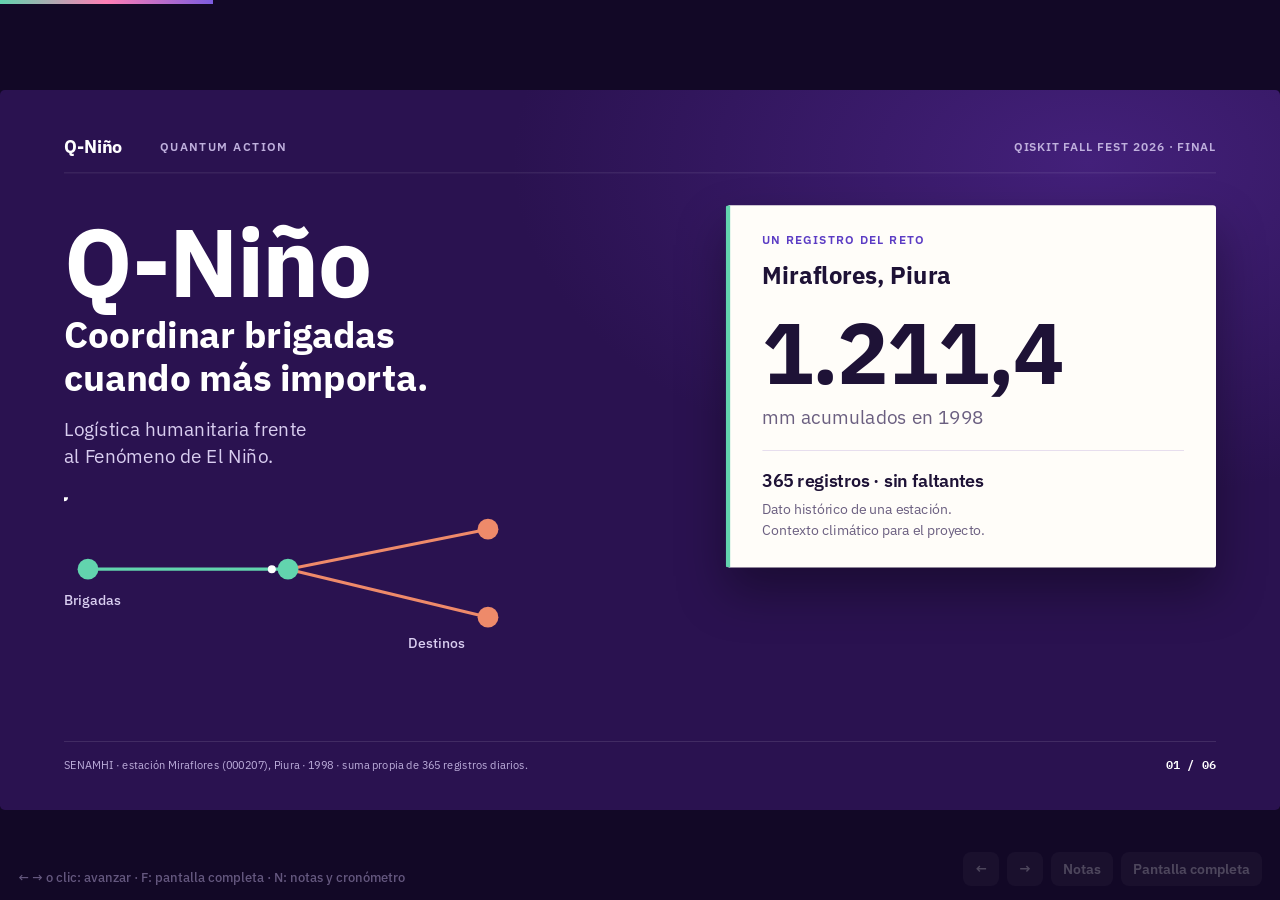
==== commit f919fc9b: "Slides: presentación animada en /slides; la anterior queda en /slides/estatica.html Co-Authored-By: " ====
--- a/slides/index.html
+++ b/slides/index.html
@@ -1,35 +1,400 @@
 <!doctype html>
-<html lang="es"><head><meta charset="UTF-8"><meta name="viewport" content="width=device-width, initial-scale=1.0"><title>Q-Niño · Pitch para la final</title>  <script type="module" crossorigin>(function(){const H=document.createElement("link").relList;if(H&&H.supports&&H.supports("modulepreload"))return;for(const O of document.querySelectorAll('link[rel="modulepreload"]'))me(O);new MutationObserver(O=>{for(const M of O)if(M.type==="childList")for(const R of M.addedNodes)R.tagName==="LINK"&&R.rel==="modulepreload"&&me(R)}).observe(document,{childList:!0,subtree:!0});function y(O){const M={};return O.integrity&&(M.integrity=O.integrity),O.referrerPolicy&&(M.referrerPolicy=O.referrerPolicy),O.crossOrigin==="use-credentials"?M.credentials="include":O.crossOrigin==="anonymous"?M.credentials="omit":M.credentials="same-origin",M}function me(O){if(O.ep)return;O.ep=!0;const M=y(O);fetch(O.href,M)}})();function Df(D){return D&&D.__esModule&&Object.prototype.hasOwnProperty.call(D,"default")?D.default:D}var zo={exports:{}},P={};/**
- * @license React
- * react.production.min.js
- *
- * Copyright (c) Facebook, Inc. and its affiliates.
- *
- * This source code is licensed under the MIT license found in the
- * LICENSE file in the root directory of this source tree.
- */var Eu;function Af(){if(Eu)return P;Eu=1;var D=Symbol.for("react.element"),H=Symbol.for("react.portal"),y=Symbol.for("react.fragment"),me=Symbol.for("react.strict_mode"),O=Symbol.for("react.profiler"),M=Symbol.for("react.provider"),R=Symbol.for("react.context"),xe=Symbol.for("react.forward_ref"),ae=Symbol.for("react.suspense"),De=Symbol.for("react.memo"),on=Symbol.for("react.lazy"),ce=Symbol.iterator;function ie(c){return c===null||typeof c!="object"?null:(c=ce&&c[ce]||c["@@iterator"],typeof c=="function"?c:null)}var yt={isMounted:function(){return!1},enqueueForceUpdate:function(){},enqueueReplaceState:function(){},enqueueSetState:function(){}},He=Object.assign,X={};function $(c,m,L){this.props=c,this.context=m,this.refs=X,this.updater=L||yt}$.prototype.isReactComponent={},$.prototype.setState=function(c,m){if(typeof c!="object"&&typeof c!="function"&&c!=null)throw Error("setState(...): takes an object of state variables to update or a function which returns an object of state variables.");this.updater.enqueueSetState(this,c,m,"setState")},$.prototype.forceUpdate=function(c){this.updater.enqueueForceUpdate(this,c,"forceUpdate")};function ht(){}ht.prototype=$.prototype;function ot(c,m,L){this.props=c,this.context=m,this.refs=X,this.updater=L||yt}var Xe=ot.prototype=new ht;Xe.constructor=ot,He(Xe,$.prototype),Xe.isPureReactComponent=!0;var ve=Array.isArray,Ze=Object.prototype.hasOwnProperty,Se={current:null},Ae={key:!0,ref:!0,__self:!0,__source:!0};function Ve(c,m,L){var I,U={},j=null,K=null;if(m!=null)for(I in m.ref!==void 0&&(K=m.ref),m.key!==void 0&&(j=""+m.key),m)Ze.call(m,I)&&!Ae.hasOwnProperty(I)&&(U[I]=m[I]);var V=arguments.length-2;if(V===1)U.children=L;else if(1<V){for(var Z=Array(V),Re=0;Re<V;Re++)Z[Re]=arguments[Re+2];U.children=Z}if(c&&c.defaultProps)for(I in V=c.defaultProps,V)U[I]===void 0&&(U[I]=V[I]);return{$$typeof:D,type:c,key:j,ref:K,props:U,_owner:Se.current}}function Ft(c,m){return{$$typeof:D,type:c.type,key:m,ref:c.ref,props:c.props,_owner:c._owner}}function mt(c){return typeof c=="object"&&c!==null&&c.$$typeof===D}function $t(c){var m={"=":"=0",":":"=2"};return"$"+c.replace(/[=:]/g,function(L){return m[L]})}var at=/\/+/g;function Oe(c,m){return typeof c=="object"&&c!==null&&c.key!=null?$t(""+c.key):m.toString(36)}function Je(c,m,L,I,U){var j=typeof c;(j==="undefined"||j==="boolean")&&(c=null);var K=!1;if(c===null)K=!0;else switch(j){case"string":case"number":K=!0;break;case"object":switch(c.$$typeof){case D:case H:K=!0}}if(K)return K=c,U=U(K),c=I===""?"."+Oe(K,0):I,ve(U)?(L="",c!=null&&(L=c.replace(at,"$&/")+"/"),Je(U,m,L,"",function(Re){return Re})):U!=null&&(mt(U)&&(U=Ft(U,L+(!U.key||K&&K.key===U.key?"":(""+U.key).replace(at,"$&/")+"/")+c)),m.push(U)),1;if(K=0,I=I===""?".":I+":",ve(c))for(var V=0;V<c.length;V++){j=c[V];var Z=I+Oe(j,V);K+=Je(j,m,L,Z,U)}else if(Z=ie(c),typeof Z=="function")for(c=Z.call(c),V=0;!(j=c.next()).done;)j=j.value,Z=I+Oe(j,V++),K+=Je(j,m,L,Z,U);else if(j==="object")throw m=String(c),Error("Objects are not valid as a React child (found: "+(m==="[object Object]"?"object with keys {"+Object.keys(c).join(", ")+"}":m)+"). If you meant to render a collection of children, use an array instead.");return K}function st(c,m,L){if(c==null)return c;var I=[],U=0;return Je(c,I,"","",function(j){return m.call(L,j,U++)}),I}function Ne(c){if(c._status===-1){var m=c._result;m=m(),m.then(function(L){(c._status===0||c._status===-1)&&(c._status=1,c._result=L)},function(L){(c._status===0||c._status===-1)&&(c._status=2,c._result=L)}),c._status===-1&&(c._status=0,c._result=m)}if(c._status===1)return c._result.default;throw c._result}var te={current:null},w={transition:null},T={ReactCurrentDispatcher:te,ReactCurrentBatchConfig:w,ReactCurrentOwner:Se};function S(){throw Error("act(...) is not supported in production builds of React.")}return P.Children={map:st,forEach:function(c,m,L){st(c,function(){m.apply(this,arguments)},L)},count:function(c){var m=0;return st(c,function(){m++}),m},toArray:function(c){return st(c,function(m){return m})||[]},only:function(c){if(!mt(c))throw Error("React.Children.only expected to receive a single React element child.");return c}},P.Component=$,P.Fragment=y,P.Profiler=O,P.PureComponent=ot,P.StrictMode=me,P.Suspense=ae,P.__SECRET_INTERNALS_DO_NOT_USE_OR_YOU_WILL_BE_FIRED=T,P.act=S,P.cloneElement=function(c,m,L){if(c==null)throw Error("React.cloneElement(...): The argument must be a React element, but you passed "+c+".");var I=He({},c.props),U=c.key,j=c.ref,K=c._owner;if(m!=null){if(m.ref!==void 0&&(j=m.ref,K=Se.current),m.key!==void 0&&(U=""+m.key),c.type&&c.type.defaultProps)var V=c.type.defaultProps;for(Z in m)Ze.call(m,Z)&&!Ae.hasOwnProperty(Z)&&(I[Z]=m[Z]===void 0&&V!==void 0?V[Z]:m[Z])}var Z=arguments.length-2;if(Z===1)I.children=L;else if(1<Z){V=Array(Z);for(var Re=0;Re<Z;Re++)V[Re]=arguments[Re+2];I.children=V}return{$$typeof:D,type:c.type,key:U,ref:j,props:I,_owner:K}},P.createContext=function(c){return c={$$typeof:R,_currentValue:c,_currentValue2:c,_threadCount:0,Provider:null,Consumer:null,_defaultValue:null,_globalName:null},c.Provider={$$typeof:M,_context:c},c.Consumer=c},P.createElement=Ve,P.createFactory=function(c){var m=Ve.bind(null,c);return m.type=c,m},P.createRef=function(){return{current:null}},P.forwardRef=function(c){return{$$typeof:xe,render:c}},P.isValidElement=mt,P.lazy=function(c){return{$$typeof:on,_payload:{_status:-1,_result:c},_init:Ne}},P.memo=function(c,m){return{$$typeof:De,type:c,compare:m===void 0?null:m}},P.startTransition=function(c){var m=w.transition;w.transition={};try{c()}finally{w.transition=m}},P.unstable_act=S,P.useCallback=function(c,m){return te.current.useCallback(c,m)},P.useContext=function(c){return te.current.useContext(c)},P.useDebugValue=function(){},P.useDeferredValue=function(c){return te.current.useDeferredValue(c)},P.useEffect=function(c,m){return te.current.useEffect(c,m)},P.useId=function(){return te.current.useId()},P.useImperativeHandle=function(c,m,L){return te.current.useImperativeHandle(c,m,L)},P.useInsertionEffect=function(c,m){return te.current.useInsertionEffect(c,m)},P.useLayoutEffect=function(c,m){return te.current.useLayoutEffect(c,m)},P.useMemo=function(c,m){return te.current.useMemo(c,m)},P.useReducer=function(c,m,L){return te.current.useReducer(c,m,L)},P.useRef=function(c){return te.current.useRef(c)},P.useState=function(c){return te.current.useState(c)},P.useSyncExternalStore=function(c,m,L){return te.current.useSyncExternalStore(c,m,L)},P.useTransition=function(){return te.current.useTransition()},P.version="18.3.1",P}var Su;function Nu(){return Su||(Su=1,zo.exports=Af()),zo.exports}var Ln=Nu();const Ce=Df(Ln);var Al={},Fo={exports:{}},Me={},Co={exports:{}},Do={};/**
- * @license React
- * scheduler.production.min.js
- *
- * Copyright (c) Facebook, Inc. and its affiliates.
- *
- * This source code is licensed under the MIT license found in the
- * LICENSE file in the root directory of this source tree.
- */var zu;function Nf(){return zu||(zu=1,(function(D){function H(w,T){var S=w.length;w.push(T);e:for(;0<S;){var c=S-1>>>1,m=w[c];if(0<O(m,T))w[c]=T,w[S]=m,S=c;else break e}}function y(w){return w.length===0?null:w[0]}function me(w){if(w.length===0)return null;var T=w[0],S=w.pop();if(S!==T){w[0]=S;e:for(var c=0,m=w.length,L=m>>>1;c<L;){var I=2*(c+1)-1,U=w[I],j=I+1,K=w[j];if(0>O(U,S))j<m&&0>O(K,U)?(w[c]=K,w[j]=S,c=j):(w[c]=U,w[I]=S,c=I);else if(j<m&&0>O(K,S))w[c]=K,w[j]=S,c=j;else break e}}return T}function O(w,T){var S=w.sortIndex-T.sortIndex;return S!==0?S:w.id-T.id}if(typeof performance=="object"&&typeof performance.now=="function"){var M=performance;D.unstable_now=function(){return M.now()}}else{var R=Date,xe=R.now();D.unstable_now=function(){return R.now()-xe}}var ae=[],De=[],on=1,ce=null,ie=3,yt=!1,He=!1,X=!1,$=typeof setTimeout=="function"?setTimeout:null,ht=typeof clearTimeout=="function"?clearTimeout:null,ot=typeof setImmediate<"u"?setImmediate:null;typeof navigator<"u"&&navigator.scheduling!==void 0&&navigator.scheduling.isInputPending!==void 0&&navigator.scheduling.isInputPending.bind(navigator.scheduling);function Xe(w){for(var T=y(De);T!==null;){if(T.callback===null)me(De);else if(T.startTime<=w)me(De),T.sortIndex=T.expirationTime,H(ae,T);else break;T=y(De)}}function ve(w){if(X=!1,Xe(w),!He)if(y(ae)!==null)He=!0,Ne(Ze);else{var T=y(De);T!==null&&te(ve,T.startTime-w)}}function Ze(w,T){He=!1,X&&(X=!1,ht(Ve),Ve=-1),yt=!0;var S=ie;try{for(Xe(T),ce=y(ae);ce!==null&&(!(ce.expirationTime>T)||w&&!$t());){var c=ce.callback;if(typeof c=="function"){ce.callback=null,ie=ce.priorityLevel;var m=c(ce.expirationTime<=T);T=D.unstable_now(),typeof m=="function"?ce.callback=m:ce===y(ae)&&me(ae),Xe(T)}else me(ae);ce=y(ae)}if(ce!==null)var L=!0;else{var I=y(De);I!==null&&te(ve,I.startTime-T),L=!1}return L}finally{ce=null,ie=S,yt=!1}}var Se=!1,Ae=null,Ve=-1,Ft=5,mt=-1;function $t(){return!(D.unstable_now()-mt<Ft)}function at(){if(Ae!==null){var w=D.unstable_now();mt=w;var T=!0;try{T=Ae(!0,w)}finally{T?Oe():(Se=!1,Ae=null)}}else Se=!1}var Oe;if(typeof ot=="function")Oe=function(){ot(at)};else if(typeof MessageChannel<"u"){var Je=new MessageChannel,st=Je.port2;Je.port1.onmessage=at,Oe=function(){st.postMessage(null)}}else Oe=function(){$(at,0)};function Ne(w){Ae=w,Se||(Se=!0,Oe())}function te(w,T){Ve=$(function(){w(D.unstable_now())},T)}D.unstable_IdlePriority=5,D.unstable_ImmediatePriority=1,D.unstable_LowPriority=4,D.unstable_NormalPriority=3,D.unstable_Profiling=null,D.unstable_UserBlockingPriority=2,D.unstable_cancelCallback=function(w){w.callback=null},D.unstable_continueExecution=function(){He||yt||(He=!0,Ne(Ze))},D.unstable_forceFrameRate=function(w){0>w||125<w?console.error("forceFrameRate takes a positive int between 0 and 125, forcing frame rates higher than 125 fps is not supported"):Ft=0<w?Math.floor(1e3/w):5},D.unstable_getCurrentPriorityLevel=function(){return ie},D.unstable_getFirstCallbackNode=function(){return y(ae)},D.unstable_next=function(w){switch(ie){case 1:case 2:case 3:var T=3;break;default:T=ie}var S=ie;ie=T;try{return w()}finally{ie=S}},D.unstable_pauseExecution=function(){},D.unstable_requestPaint=function(){},D.unstable_runWithPriority=function(w,T){switch(w){case 1:case 2:case 3:case 4:case 5:break;default:w=3}var S=ie;ie=w;try{return T()}finally{ie=S}},D.unstable_scheduleCallback=function(w,T,S){var c=D.unstable_now();switch(typeof S=="object"&&S!==null?(S=S.delay,S=typeof S=="number"&&0<S?c+S:c):S=c,w){case 1:var m=-1;break;case 2:m=250;break;case 5:m=1073741823;break;case 4:m=1e4;break;default:m=5e3}return m=S+m,w={id:on++,callback:T,priorityLevel:w,startTime:S,expirationTime:m,sortIndex:-1},S>c?(w.sortIndex=S,H(De,w),y(ae)===null&&w===y(De)&&(X?(ht(Ve),Ve=-1):X=!0,te(ve,S-c))):(w.sortIndex=m,H(ae,w),He||yt||(He=!0,Ne(Ze))),w},D.unstable_shouldYield=$t,D.unstable_wrapCallback=function(w){var T=ie;return function(){var S=ie;ie=T;try{return w.apply(this,arguments)}finally{ie=S}}}})(Do)),Do}var Fu;function Tf(){return Fu||(Fu=1,Co.exports=Nf()),Co.exports}/**
- * @license React
- * react-dom.production.min.js
- *
- * Copyright (c) Facebook, Inc. and its affiliates.
- *
- * This source code is licensed under the MIT license found in the
- * LICENSE file in the root directory of this source tree.
- */var Cu;function _f(){if(Cu)return Me;Cu=1;var D=Nu(),H=Tf();function y(e){for(var t="https://reactjs.org/docs/error-decoder.html?invariant="+e,n=1;n<arguments.length;n++)t+="&args[]="+encodeURIComponent(arguments[n]);return"Minified React error #"+e+"; visit "+t+" for the full message or use the non-minified dev environment for full errors and additional helpful warnings."}var me=new Set,O={};function M(e,t){R(e,t),R(e+"Capture",t)}function R(e,t){for(O[e]=t,e=0;e<t.length;e++)me.add(t[e])}var xe=!(typeof window>"u"||typeof window.document>"u"||typeof window.document.createElement>"u"),ae=Object.prototype.hasOwnProperty,De=/^[:A-Z_a-z\u00C0-\u00D6\u00D8-\u00F6\u00F8-\u02FF\u0370-\u037D\u037F-\u1FFF\u200C-\u200D\u2070-\u218F\u2C00-\u2FEF\u3001-\uD7FF\uF900-\uFDCF\uFDF0-\uFFFD][:A-Z_a-z\u00C0-\u00D6\u00D8-\u00F6\u00F8-\u02FF\u0370-\u037D\u037F-\u1FFF\u200C-\u200D\u2070-\u218F\u2C00-\u2FEF\u3001-\uD7FF\uF900-\uFDCF\uFDF0-\uFFFD\-.0-9\u00B7\u0300-\u036F\u203F-\u2040]*$/,on={},ce={};function ie(e){return ae.call(ce,e)?!0:ae.call(on,e)?!1:De.test(e)?ce[e]=!0:(on[e]=!0,!1)}function yt(e,t,n,r){if(n!==null&&n.type===0)return!1;switch(typeof t){case"function":case"symbol":return!0;case"boolean":return r?!1:n!==null?!n.acceptsBooleans:(e=e.toLowerCase().slice(0,5),e!=="data-"&&e!=="aria-");default:return!1}}function He(e,t,n,r){if(t===null||typeof t>"u"||yt(e,t,n,r))return!0;if(r)return!1;if(n!==null)switch(n.type){case 3:return!t;case 4:return t===!1;case 5:return isNaN(t);case 6:return isNaN(t)||1>t}return!1}function X(e,t,n,r,l,i,o){this.acceptsBooleans=t===2||t===3||t===4,this.attributeName=r,this.attributeNamespace=l,this.mustUseProperty=n,this.propertyName=e,this.type=t,this.sanitizeURL=i,this.removeEmptyString=o}var $={};"children dangerouslySetInnerHTML defaultValue defaultChecked innerHTML suppressContentEditableWarning suppressHydrationWarning style".split(" ").forEach(function(e){$[e]=new X(e,0,!1,e,null,!1,!1)}),[["acceptCharset","accept-charset"],["className","class"],["htmlFor","for"],["httpEquiv","http-equiv"]].forEach(function(e){var t=e[0];$[t]=new X(t,1,!1,e[1],null,!1,!1)}),["contentEditable","draggable","spellCheck","value"].forEach(function(e){$[e]=new X(e,2,!1,e.toLowerCase(),null,!1,!1)}),["autoReverse","externalResourcesRequired","focusable","preserveAlpha"].forEach(function(e){$[e]=new X(e,2,!1,e,null,!1,!1)}),"allowFullScreen async autoFocus autoPlay controls default defer disabled disablePictureInPicture disableRemotePlayback formNoValidate hidden loop noModule noValidate open playsInline readOnly required reversed scoped seamless itemScope".split(" ").forEach(function(e){$[e]=new X(e,3,!1,e.toLowerCase(),null,!1,!1)}),["checked","multiple","muted","selected"].forEach(function(e){$[e]=new X(e,3,!0,e,null,!1,!1)}),["capture","download"].forEach(function(e){$[e]=new X(e,4,!1,e,null,!1,!1)}),["cols","rows","size","span"].forEach(function(e){$[e]=new X(e,6,!1,e,null,!1,!1)}),["rowSpan","start"].forEach(function(e){$[e]=new X(e,5,!1,e.toLowerCase(),null,!1,!1)});var ht=/[\-:]([a-z])/g;function ot(e){return e[1].toUpperCase()}"accent-height alignment-baseline arabic-form baseline-shift cap-height clip-path clip-rule color-interpolation color-interpolation-filters color-profile color-rendering dominant-baseline enable-background fill-opacity fill-rule flood-color flood-opacity font-family font-size font-size-adjust font-stretch font-style font-variant font-weight glyph-name glyph-orientation-horizontal glyph-orientation-vertical horiz-adv-x horiz-origin-x image-rendering letter-spacing lighting-color marker-end marker-mid marker-start overline-position overline-thickness paint-order panose-1 pointer-events rendering-intent shape-rendering stop-color stop-opacity strikethrough-position strikethrough-thickness stroke-dasharray stroke-dashoffset stroke-linecap stroke-linejoin stroke-miterlimit stroke-opacity stroke-width text-anchor text-decoration text-rendering underline-position underline-thickness unicode-bidi unicode-range units-per-em v-alphabetic v-hanging v-ideographic v-mathematical vector-effect vert-adv-y vert-origin-x vert-origin-y word-spacing writing-mode xmlns:xlink x-height".split(" ").forEach(function(e){var t=e.replace(ht,ot);$[t]=new X(t,1,!1,e,null,!1,!1)}),"xlink:actuate xlink:arcrole xlink:role xlink:show xlink:title xlink:type".split(" ").forEach(function(e){var t=e.replace(ht,ot);$[t]=new X(t,1,!1,e,"http://www.w3.org/1999/xlink",!1,!1)}),["xml:base","xml:lang","xml:space"].forEach(function(e){var t=e.replace(ht,ot);$[t]=new X(t,1,!1,e,"http://www.w3.org/XML/1998/namespace",!1,!1)}),["tabIndex","crossOrigin"].forEach(function(e){$[e]=new X(e,1,!1,e.toLowerCase(),null,!1,!1)}),$.xlinkHref=new X("xlinkHref",1,!1,"xlink:href","http://www.w3.org/1999/xlink",!0,!1),["src","href","action","formAction"].forEach(function(e){$[e]=new X(e,1,!1,e.toLowerCase(),null,!0,!0)});function Xe(e,t,n,r){var l=$.hasOwnProperty(t)?$[t]:null;(l!==null?l.type!==0:r||!(2<t.length)||t[0]!=="o"&&t[0]!=="O"||t[1]!=="n"&&t[1]!=="N")&&(He(t,n,l,r)&&(n=null),r||l===null?ie(t)&&(n===null?e.removeAttribute(t):e.setAttribute(t,""+n)):l.mustUseProperty?e[l.propertyName]=n===null?l.type===3?!1:"":n:(t=l.attributeName,r=l.attributeNamespace,n===null?e.removeAttribute(t):(l=l.type,n=l===3||l===4&&n===!0?"":""+n,r?e.setAttributeNS(r,t,n):e.setAttribute(t,n))))}var ve=D.__SECRET_INTERNALS_DO_NOT_USE_OR_YOU_WILL_BE_FIRED,Ze=Symbol.for("react.element"),Se=Symbol.for("react.portal"),Ae=Symbol.for("react.fragment"),Ve=Symbol.for("react.strict_mode"),Ft=Symbol.for("react.profiler"),mt=Symbol.for("react.provider"),$t=Symbol.for("react.context"),at=Symbol.for("react.forward_ref"),Oe=Symbol.for("react.suspense"),Je=Symbol.for("react.suspense_list"),st=Symbol.for("react.memo"),Ne=Symbol.for("react.lazy"),te=Symbol.for("react.offscreen"),w=Symbol.iterator;function T(e){return e===null||typeof e!="object"?null:(e=w&&e[w]||e["@@iterator"],typeof e=="function"?e:null)}var S=Object.assign,c;function m(e){if(c===void 0)try{throw Error()}catch(n){var t=n.stack.trim().match(/\n( *(at )?)/);c=t&&t[1]||""}return`
-`+c+e}var L=!1;function I(e,t){if(!e||L)return"";L=!0;var n=Error.prepareStackTrace;Error.prepareStackTrace=void 0;try{if(t)if(t=function(){throw Error()},Object.defineProperty(t.prototype,"props",{set:function(){throw Error()}}),typeof Reflect=="object"&&Reflect.construct){try{Reflect.construct(t,[])}catch(p){var r=p}Reflect.construct(e,[],t)}else{try{t.call()}catch(p){r=p}e.call(t.prototype)}else{try{throw Error()}catch(p){r=p}e()}}catch(p){if(p&&r&&typeof p.stack=="string"){for(var l=p.stack.split(`
-`),i=r.stack.split(`
-`),o=l.length-1,a=i.length-1;1<=o&&0<=a&&l[o]!==i[a];)a--;for(;1<=o&&0<=a;o--,a--)if(l[o]!==i[a]){if(o!==1||a!==1)do if(o--,a--,0>a||l[o]!==i[a]){var s=`
-`+l[o].replace(" at new "," at ");return e.displayName&&s.includes("<anonymous>")&&(s=s.replace("<anonymous>",e.displayName)),s}while(1<=o&&0<=a);break}}}finally{L=!1,Error.prepareStackTrace=n}return(e=e?e.displayName||e.name:"")?m(e):""}function U(e){switch(e.tag){case 5:return m(e.type);case 16:return m("Lazy");case 13:return m("Suspense");case 19:return m("SuspenseList");case 0:case 2:case 15:return e=I(e.type,!1),e;case 11:return e=I(e.type.render,!1),e;case 1:return e=I(e.type,!0),e;default:return""}}function j(e){if(e==null)return null;if(typeof e=="function")return e.displayName||e.name||null;if(typeof e=="string")return e;switch(e){case Ae:return"Fragment";case Se:return"Portal";case Ft:return"Profiler";case Ve:return"StrictMode";case Oe:return"Suspense";case Je:return"SuspenseList"}if(typeof e=="object")switch(e.$$typeof){case $t:return(e.displayName||"Context")+".Consumer";case mt:return(e._context.displayName||"Context")+".Provider";case at:var t=e.render;return e=e.displayName,e||(e=t.displayName||t.name||"",e=e!==""?"ForwardRef("+e+")":"ForwardRef"),e;case st:return t=e.displayName||null,t!==null?t:j(e.type)||"Memo";case Ne:t=e._payload,e=e._init;try{return j(e(t))}catch{}}return null}function K(e){var t=e.type;switch(e.tag){case 24:return"Cache";case 9:return(t.displayName||"Context")+".Consumer";case 10:return(t._context.displayName||"Context")+".Provider";case 18:return"DehydratedFragment";case 11:return e=t.render,e=e.displayName||e.name||"",t.displayName||(e!==""?"ForwardRef("+e+")":"ForwardRef");case 7:return"Fragment";case 5:return t;case 4:return"Portal";case 3:return"Root";case 6:return"Text";case 16:return j(t);case 8:return t===Ve?"StrictMode":"Mode";case 22:return"Offscreen";case 12:return"Profiler";case 21:return"Scope";case 13:return"Suspense";case 19:return"SuspenseList";case 25:return"TracingMarker";case 1:case 0:case 17:case 2:case 14:case 15:if(typeof t=="function")return t.displayName||t.name||null;if(typeof t=="string")return t}return null}function V(e){switch(typeof e){case"boolean":case"number":case"string":case"undefined":return e;case"object":return e;default:return""}}function Z(e){var t=e.type;return(e=e.nodeName)&&e.toLowerCase()==="input"&&(t==="checkbox"||t==="radio")}function Re(e){var t=Z(e)?"checked":"value",n=Object.getOwnPropertyDescriptor(e.constructor.prototype,t),r=""+e[t];if(!e.hasOwnProperty(t)&&typeof n<"u"&&typeof n.get=="function"&&typeof n.set=="function"){var l=n.get,i=n.set;return Object.defineProperty(e,t,{configurable:!0,get:function(){return l.call(this)},set:function(o){r=""+o,i.call(this,o)}}),Object.defineProperty(e,t,{enumerable:n.enumerable}),{getValue:function(){return r},setValue:function(o){r=""+o},stopTracking:function(){e._valueTracker=null,delete e[t]}}}}function vr(e){e._valueTracker||(e._valueTracker=Re(e))}function Ao(e){if(!e)return!1;var t=e._valueTracker;if(!t)return!0;var n=t.getValue(),r="";return e&&(r=Z(e)?e.checked?"true":"false":e.value),e=r,e!==n?(t.setValue(e),!0):!1}function gr(e){if(e=e||(typeof document<"u"?document:void 0),typeof e>"u")return null;try{return e.activeElement||e.body}catch{return e.body}}function Tl(e,t){var n=t.checked;return S({},t,{defaultChecked:void 0,defaultValue:void 0,value:void 0,checked:n??e._wrapperState.initialChecked})}function No(e,t){var n=t.defaultValue==null?"":t.defaultValue,r=t.checked!=null?t.checked:t.defaultChecked;n=V(t.value!=null?t.value:n),e._wrapperState={initialChecked:r,initialValue:n,controlled:t.type==="checkbox"||t.type==="radio"?t.checked!=null:t.value!=null}}function To(e,t){t=t.checked,t!=null&&Xe(e,"checked",t,!1)}function _l(e,t){To(e,t);var n=V(t.value),r=t.type;if(n!=null)r==="number"?(n===0&&e.value===""||e.value!=n)&&(e.value=""+n):e.value!==""+n&&(e.value=""+n);else if(r==="submit"||r==="reset"){e.removeAttribute("value");return}t.hasOwnProperty("value")?Ll(e,t.type,n):t.hasOwnProperty("defaultValue")&&Ll(e,t.type,V(t.defaultValue)),t.checked==null&&t.defaultChecked!=null&&(e.defaultChecked=!!t.defaultChecked)}function _o(e,t,n){if(t.hasOwnProperty("value")||t.hasOwnProperty("defaultValue")){var r=t.type;if(!(r!=="submit"&&r!=="reset"||t.value!==void 0&&t.value!==null))return;t=""+e._wrapperState.initialValue,n||t===e.value||(e.value=t),e.defaultValue=t}n=e.name,n!==""&&(e.name=""),e.defaultChecked=!!e._wrapperState.initialChecked,n!==""&&(e.name=n)}function Ll(e,t,n){(t!=="number"||gr(e.ownerDocument)!==e)&&(n==null?e.defaultValue=""+e._wrapperState.initialValue:e.defaultValue!==""+n&&(e.defaultValue=""+n))}var Pn=Array.isArray;function an(e,t,n,r){if(e=e.options,t){t={};for(var l=0;l<n.length;l++)t["$"+n[l]]=!0;for(n=0;n<e.length;n++)l=t.hasOwnProperty("$"+e[n].value),e[n].selected!==l&&(e[n].selected=l),l&&r&&(e[n].defaultSelected=!0)}else{for(n=""+V(n),t=null,l=0;l<e.length;l++){if(e[l].value===n){e[l].selected=!0,r&&(e[l].defaultSelected=!0);return}t!==null||e[l].disabled||(t=e[l])}t!==null&&(t.selected=!0)}}function Pl(e,t){if(t.dangerouslySetInnerHTML!=null)throw Error(y(91));return S({},t,{value:void 0,defaultValue:void 0,children:""+e._wrapperState.initialValue})}function Lo(e,t){var n=t.value;if(n==null){if(n=t.children,t=t.defaultValue,n!=null){if(t!=null)throw Error(y(92));if(Pn(n)){if(1<n.length)throw Error(y(93));n=n[0]}t=n}t==null&&(t=""),n=t}e._wrapperState={initialValue:V(n)}}function Po(e,t){var n=V(t.value),r=V(t.defaultValue);n!=null&&(n=""+n,n!==e.value&&(e.value=n),t.defaultValue==null&&e.defaultValue!==n&&(e.defaultValue=n)),r!=null&&(e.defaultValue=""+r)}function Io(e){var t=e.textContent;t===e._wrapperState.initialValue&&t!==""&&t!==null&&(e.value=t)}function Mo(e){switch(e){case"svg":return"http://www.w3.org/2000/svg";case"math":return"http://www.w3.org/1998/Math/MathML";default:return"http://www.w3.org/1999/xhtml"}}function Il(e,t){return e==null||e==="http://www.w3.org/1999/xhtml"?Mo(t):e==="http://www.w3.org/2000/svg"&&t==="foreignObject"?"http://www.w3.org/1999/xhtml":e}var wr,Oo=(function(e){return typeof MSApp<"u"&&MSApp.execUnsafeLocalFunction?function(t,n,r,l){MSApp.execUnsafeLocalFunction(function(){return e(t,n,r,l)})}:e})(function(e,t){if(e.namespaceURI!=="http://www.w3.org/2000/svg"||"innerHTML"in e)e.innerHTML=t;else{for(wr=wr||document.createElement("div"),wr.innerHTML="<svg>"+t.valueOf().toString()+"</svg>",t=wr.firstChild;e.firstChild;)e.removeChild(e.firstChild);for(;t.firstChild;)e.appendChild(t.firstChild)}});function In(e,t){if(t){var n=e.firstChild;if(n&&n===e.lastChild&&n.nodeType===3){n.nodeValue=t;return}}e.textContent=t}var Mn={animationIterationCount:!0,aspectRatio:!0,borderImageOutset:!0,borderImageSlice:!0,borderImageWidth:!0,boxFlex:!0,boxFlexGroup:!0,boxOrdinalGroup:!0,columnCount:!0,columns:!0,flex:!0,flexGrow:!0,flexPositive:!0,flexShrink:!0,flexNegative:!0,flexOrder:!0,gridArea:!0,gridRow:!0,gridRowEnd:!0,gridRowSpan:!0,gridRowStart:!0,gridColumn:!0,gridColumnEnd:!0,gridColumnSpan:!0,gridColumnStart:!0,fontWeight:!0,lineClamp:!0,lineHeight:!0,opacity:!0,order:!0,orphans:!0,tabSize:!0,widows:!0,zIndex:!0,zoom:!0,fillOpacity:!0,floodOpacity:!0,stopOpacity:!0,strokeDasharray:!0,strokeDashoffset:!0,strokeMiterlimit:!0,strokeOpacity:!0,strokeWidth:!0},Tu=["Webkit","ms","Moz","O"];Object.keys(Mn).forEach(function(e){Tu.forEach(function(t){t=t+e.charAt(0).toUpperCase()+e.substring(1),Mn[t]=Mn[e]})});function Ro(e,t,n){return t==null||typeof t=="boolean"||t===""?"":n||typeof t!="number"||t===0||Mn.hasOwnProperty(e)&&Mn[e]?(""+t).trim():t+"px"}function Bo(e,t){e=e.style;for(var n in t)if(t.hasOwnProperty(n)){var r=n.indexOf("--")===0,l=Ro(n,t[n],r);n==="float"&&(n="cssFloat"),r?e.setProperty(n,l):e[n]=l}}var _u=S({menuitem:!0},{area:!0,base:!0,br:!0,col:!0,embed:!0,hr:!0,img:!0,input:!0,keygen:!0,link:!0,meta:!0,param:!0,source:!0,track:!0,wbr:!0});function Ml(e,t){if(t){if(_u[e]&&(t.children!=null||t.dangerouslySetInnerHTML!=null))throw Error(y(137,e));if(t.dangerouslySetInnerHTML!=null){if(t.children!=null)throw Error(y(60));if(typeof t.dangerouslySetInnerHTML!="object"||!("__html"in t.dangerouslySetInnerHTML))throw Error(y(61))}if(t.style!=null&&typeof t.style!="object")throw Error(y(62))}}function Ol(e,t){if(e.indexOf("-")===-1)return typeof t.is=="string";switch(e){case"annotation-xml":case"color-profile":case"font-face":case"font-face-src":case"font-face-uri":case"font-face-format":case"font-face-name":case"missing-glyph":return!1;default:return!0}}var Rl=null;function Bl(e){return e=e.target||e.srcElement||window,e.correspondingUseElement&&(e=e.correspondingUseElement),e.nodeType===3?e.parentNode:e}var Ul=null,sn=null,un=null;function Uo(e){if(e=rr(e)){if(typeof Ul!="function")throw Error(y(280));var t=e.stateNode;t&&(t=Vr(t),Ul(e.stateNode,e.type,t))}}function jo(e){sn?un?un.push(e):un=[e]:sn=e}function Qo(){if(sn){var e=sn,t=un;if(un=sn=null,Uo(e),t)for(e=0;e<t.length;e++)Uo(t[e])}}function Ho(e,t){return e(t)}function Vo(){}var jl=!1;function Wo(e,t,n){if(jl)return e(t,n);jl=!0;try{return Ho(e,t,n)}finally{jl=!1,(sn!==null||un!==null)&&(Vo(),Qo())}}function On(e,t){var n=e.stateNode;if(n===null)return null;var r=Vr(n);if(r===null)return null;n=r[t];e:switch(t){case"onClick":case"onClickCapture":case"onDoubleClick":case"onDoubleClickCapture":case"onMouseDown":case"onMouseDownCapture":case"onMouseMove":case"onMouseMoveCapture":case"onMouseUp":case"onMouseUpCapture":case"onMouseEnter":(r=!r.disabled)||(e=e.type,r=!(e==="button"||e==="input"||e==="select"||e==="textarea")),e=!r;break e;default:e=!1}if(e)return null;if(n&&typeof n!="function")throw Error(y(231,t,typeof n));return n}var Ql=!1;if(xe)try{var Rn={};Object.defineProperty(Rn,"passive",{get:function(){Ql=!0}}),window.addEventListener("test",Rn,Rn),window.removeEventListener("test",Rn,Rn)}catch{Ql=!1}function Lu(e,t,n,r,l,i,o,a,s){var p=Array.prototype.slice.call(arguments,3);try{t.apply(n,p)}catch(x){this.onError(x)}}var Bn=!1,kr=null,Er=!1,Hl=null,Pu={onError:function(e){Bn=!0,kr=e}};function Iu(e,t,n,r,l,i,o,a,s){Bn=!1,kr=null,Lu.apply(Pu,arguments)}function Mu(e,t,n,r,l,i,o,a,s){if(Iu.apply(this,arguments),Bn){if(Bn){var p=kr;Bn=!1,kr=null}else throw Error(y(198));Er||(Er=!0,Hl=p)}}function Kt(e){var t=e,n=e;if(e.alternate)for(;t.return;)t=t.return;else{e=t;do t=e,(t.flags&4098)!==0&&(n=t.return),e=t.return;while(e)}return t.tag===3?n:null}function $o(e){if(e.tag===13){var t=e.memoizedState;if(t===null&&(e=e.alternate,e!==null&&(t=e.memoizedState)),t!==null)return t.dehydrated}return null}function Ko(e){if(Kt(e)!==e)throw Error(y(188))}function Ou(e){var t=e.alternate;if(!t){if(t=Kt(e),t===null)throw Error(y(188));return t!==e?null:e}for(var n=e,r=t;;){var l=n.return;if(l===null)break;var i=l.alternate;if(i===null){if(r=l.return,r!==null){n=r;continue}break}if(l.child===i.child){for(i=l.child;i;){if(i===n)return Ko(l),e;if(i===r)return Ko(l),t;i=i.sibling}throw Error(y(188))}if(n.return!==r.return)n=l,r=i;else{for(var o=!1,a=l.child;a;){if(a===n){o=!0,n=l,r=i;break}if(a===r){o=!0,r=l,n=i;break}a=a.sibling}if(!o){for(a=i.child;a;){if(a===n){o=!0,n=i,r=l;break}if(a===r){o=!0,r=i,n=l;break}a=a.sibling}if(!o)throw Error(y(189))}}if(n.alternate!==r)throw Error(y(190))}if(n.tag!==3)throw Error(y(188));return n.stateNode.current===n?e:t}function qo(e){return e=Ou(e),e!==null?Go(e):null}function Go(e){if(e.tag===5||e.tag===6)return e;for(e=e.child;e!==null;){var t=Go(e);if(t!==null)return t;e=e.sibling}return null}var Yo=H.unstable_scheduleCallback,Xo=H.unstable_cancelCallback,Ru=H.unstable_shouldYield,Bu=H.unstable_requestPaint,re=H.unstable_now,Uu=H.unstable_getCurrentPriorityLevel,Vl=H.unstable_ImmediatePriority,Zo=H.unstable_UserBlockingPriority,Sr=H.unstable_NormalPriority,ju=H.unstable_LowPriority,Jo=H.unstable_IdlePriority,zr=null,ut=null;function Qu(e){if(ut&&typeof ut.onCommitFiberRoot=="function")try{ut.onCommitFiberRoot(zr,e,void 0,(e.current.flags&128)===128)}catch{}}var be=Math.clz32?Math.clz32:Wu,Hu=Math.log,Vu=Math.LN2;function Wu(e){return e>>>=0,e===0?32:31-(Hu(e)/Vu|0)|0}var Fr=64,Cr=4194304;function Un(e){switch(e&-e){case 1:return 1;case 2:return 2;case 4:return 4;case 8:return 8;case 16:return 16;case 32:return 32;case 64:case 128:case 256:case 512:case 1024:case 2048:case 4096:case 8192:case 16384:case 32768:case 65536:case 131072:case 262144:case 524288:case 1048576:case 2097152:return e&4194240;case 4194304:case 8388608:case 16777216:case 33554432:case 67108864:return e&130023424;case 134217728:return 134217728;case 268435456:return 268435456;case 536870912:return 536870912;case 1073741824:return 1073741824;default:return e}}function Dr(e,t){var n=e.pendingLanes;if(n===0)return 0;var r=0,l=e.suspendedLanes,i=e.pingedLanes,o=n&268435455;if(o!==0){var a=o&~l;a!==0?r=Un(a):(i&=o,i!==0&&(r=Un(i)))}else o=n&~l,o!==0?r=Un(o):i!==0&&(r=Un(i));if(r===0)return 0;if(t!==0&&t!==r&&(t&l)===0&&(l=r&-r,i=t&-t,l>=i||l===16&&(i&4194240)!==0))return t;if((r&4)!==0&&(r|=n&16),t=e.entangledLanes,t!==0)for(e=e.entanglements,t&=r;0<t;)n=31-be(t),l=1<<n,r|=e[n],t&=~l;return r}function $u(e,t){switch(e){case 1:case 2:case 4:return t+250;case 8:case 16:case 32:case 64:case 128:case 256:case 512:case 1024:case 2048:case 4096:case 8192:case 16384:case 32768:case 65536:case 131072:case 262144:case 524288:case 1048576:case 2097152:return t+5e3;case 4194304:case 8388608:case 16777216:case 33554432:case 67108864:return-1;case 134217728:case 268435456:case 536870912:case 1073741824:return-1;default:return-1}}function Ku(e,t){for(var n=e.suspendedLanes,r=e.pingedLanes,l=e.expirationTimes,i=e.pendingLanes;0<i;){var o=31-be(i),a=1<<o,s=l[o];s===-1?((a&n)===0||(a&r)!==0)&&(l[o]=$u(a,t)):s<=t&&(e.expiredLanes|=a),i&=~a}}function Wl(e){return e=e.pendingLanes&-1073741825,e!==0?e:e&1073741824?1073741824:0}function bo(){var e=Fr;return Fr<<=1,(Fr&4194240)===0&&(Fr=64),e}function $l(e){for(var t=[],n=0;31>n;n++)t.push(e);return t}function jn(e,t,n){e.pendingLanes|=t,t!==536870912&&(e.suspendedLanes=0,e.pingedLanes=0),e=e.eventTimes,t=31-be(t),e[t]=n}function qu(e,t){var n=e.pendingLanes&~t;e.pendingLanes=t,e.suspendedLanes=0,e.pingedLanes=0,e.expiredLanes&=t,e.mutableReadLanes&=t,e.entangledLanes&=t,t=e.entanglements;var r=e.eventTimes;for(e=e.expirationTimes;0<n;){var l=31-be(n),i=1<<l;t[l]=0,r[l]=-1,e[l]=-1,n&=~i}}function Kl(e,t){var n=e.entangledLanes|=t;for(e=e.entanglements;n;){var r=31-be(n),l=1<<r;l&t|e[r]&t&&(e[r]|=t),n&=~l}}var W=0;function ea(e){return e&=-e,1<e?4<e?(e&268435455)!==0?16:536870912:4:1}var ta,ql,na,ra,la,Gl=!1,Ar=[],Ct=null,Dt=null,At=null,Qn=new Map,Hn=new Map,Nt=[],Gu="mousedown mouseup touchcancel touchend touchstart auxclick dblclick pointercancel pointerdown pointerup dragend dragstart drop compositionend compositionstart keydown keypress keyup input textInput copy cut paste click change contextmenu reset submit".split(" ");function ia(e,t){switch(e){case"focusin":case"focusout":Ct=null;break;case"dragenter":case"dragleave":Dt=null;break;case"mouseover":case"mouseout":At=null;break;case"pointerover":case"pointerout":Qn.delete(t.pointerId);break;case"gotpointercapture":case"lostpointercapture":Hn.delete(t.pointerId)}}function Vn(e,t,n,r,l,i){return e===null||e.nativeEvent!==i?(e={blockedOn:t,domEventName:n,eventSystemFlags:r,nativeEvent:i,targetContainers:[l]},t!==null&&(t=rr(t),t!==null&&ql(t)),e):(e.eventSystemFlags|=r,t=e.targetContainers,l!==null&&t.indexOf(l)===-1&&t.push(l),e)}function Yu(e,t,n,r,l){switch(t){case"focusin":return Ct=Vn(Ct,e,t,n,r,l),!0;case"dragenter":return Dt=Vn(Dt,e,t,n,r,l),!0;case"mouseover":return At=Vn(At,e,t,n,r,l),!0;case"pointerover":var i=l.pointerId;return Qn.set(i,Vn(Qn.get(i)||null,e,t,n,r,l)),!0;case"gotpointercapture":return i=l.pointerId,Hn.set(i,Vn(Hn.get(i)||null,e,t,n,r,l)),!0}return!1}function oa(e){var t=qt(e.target);if(t!==null){var n=Kt(t);if(n!==null){if(t=n.tag,t===13){if(t=$o(n),t!==null){e.blockedOn=t,la(e.priority,function(){na(n)});return}}else if(t===3&&n.stateNode.current.memoizedState.isDehydrated){e.blockedOn=n.tag===3?n.stateNode.containerInfo:null;return}}}e.blockedOn=null}function Nr(e){if(e.blockedOn!==null)return!1;for(var t=e.targetContainers;0<t.length;){var n=Xl(e.domEventName,e.eventSystemFlags,t[0],e.nativeEvent);if(n===null){n=e.nativeEvent;var r=new n.constructor(n.type,n);Rl=r,n.target.dispatchEvent(r),Rl=null}else return t=rr(n),t!==null&&ql(t),e.blockedOn=n,!1;t.shift()}return!0}function aa(e,t,n){Nr(e)&&n.delete(t)}function Xu(){Gl=!1,Ct!==null&&Nr(Ct)&&(Ct=null),Dt!==null&&Nr(Dt)&&(Dt=null),At!==null&&Nr(At)&&(At=null),Qn.forEach(aa),Hn.forEach(aa)}function Wn(e,t){e.blockedOn===t&&(e.blockedOn=null,Gl||(Gl=!0,H.unstable_scheduleCallback(H.unstable_NormalPriority,Xu)))}function $n(e){function t(l){return Wn(l,e)}if(0<Ar.length){Wn(Ar[0],e);for(var n=1;n<Ar.length;n++){var r=Ar[n];r.blockedOn===e&&(r.blockedOn=null)}}for(Ct!==null&&Wn(Ct,e),Dt!==null&&Wn(Dt,e),At!==null&&Wn(At,e),Qn.forEach(t),Hn.forEach(t),n=0;n<Nt.length;n++)r=Nt[n],r.blockedOn===e&&(r.blockedOn=null);for(;0<Nt.length&&(n=Nt[0],n.blockedOn===null);)oa(n),n.blockedOn===null&&Nt.shift()}var cn=ve.ReactCurrentBatchConfig,Tr=!0;function Zu(e,t,n,r){var l=W,i=cn.transition;cn.transition=null;try{W=1,Yl(e,t,n,r)}finally{W=l,cn.transition=i}}function Ju(e,t,n,r){var l=W,i=cn.transition;cn.transition=null;try{W=4,Yl(e,t,n,r)}finally{W=l,cn.transition=i}}function Yl(e,t,n,r){if(Tr){var l=Xl(e,t,n,r);if(l===null)pi(e,t,r,_r,n),ia(e,r);else if(Yu(l,e,t,n,r))r.stopPropagation();else if(ia(e,r),t&4&&-1<Gu.indexOf(e)){for(;l!==null;){var i=rr(l);if(i!==null&&ta(i),i=Xl(e,t,n,r),i===null&&pi(e,t,r,_r,n),i===l)break;l=i}l!==null&&r.stopPropagation()}else pi(e,t,r,null,n)}}var _r=null;function Xl(e,t,n,r){if(_r=null,e=Bl(r),e=qt(e),e!==null)if(t=Kt(e),t===null)e=null;else if(n=t.tag,n===13){if(e=$o(t),e!==null)return e;e=null}else if(n===3){if(t.stateNode.current.memoizedState.isDehydrated)return t.tag===3?t.stateNode.containerInfo:null;e=null}else t!==e&&(e=null);return _r=e,null}function sa(e){switch(e){case"cancel":case"click":case"close":case"contextmenu":case"copy":case"cut":case"auxclick":case"dblclick":case"dragend":case"dragstart":case"drop":case"focusin":case"focusout":case"input":case"invalid":case"keydown":case"keypress":case"keyup":case"mousedown":case"mouseup":case"paste":case"pause":case"play":case"pointercancel":case"pointerdown":case"pointerup":case"ratechange":case"reset":case"resize":case"seeked":case"submit":case"touchcancel":case"touchend":case"touchstart":case"volumechange":case"change":case"selectionchange":case"textInput":case"compositionstart":case"compositionend":case"compositionupdate":case"beforeblur":case"afterblur":case"beforeinput":case"blur":case"fullscreenchange":case"focus":case"hashchange":case"popstate":case"select":case"selectstart":return 1;case"drag":case"dragenter":case"dragexit":case"dragleave":case"dragover":case"mousemove":case"mouseout":case"mouseover":case"pointermove":case"pointerout":case"pointerover":case"scroll":case"toggle":case"touchmove":case"wheel":case"mouseenter":case"mouseleave":case"pointerenter":case"pointerleave":return 4;case"message":switch(Uu()){case Vl:return 1;case Zo:return 4;case Sr:case ju:return 16;case Jo:return 536870912;default:return 16}default:return 16}}var Tt=null,Zl=null,Lr=null;function ua(){if(Lr)return Lr;var e,t=Zl,n=t.length,r,l="value"in Tt?Tt.value:Tt.textContent,i=l.length;for(e=0;e<n&&t[e]===l[e];e++);var o=n-e;for(r=1;r<=o&&t[n-r]===l[i-r];r++);return Lr=l.slice(e,1<r?1-r:void 0)}function Pr(e){var t=e.keyCode;return"charCode"in e?(e=e.charCode,e===0&&t===13&&(e=13)):e=t,e===10&&(e=13),32<=e||e===13?e:0}function Ir(){return!0}function ca(){return!1}function Be(e){function t(n,r,l,i,o){this._reactName=n,this._targetInst=l,this.type=r,this.nativeEvent=i,this.target=o,this.currentTarget=null;for(var a in e)e.hasOwnProperty(a)&&(n=e[a],this[a]=n?n(i):i[a]);return this.isDefaultPrevented=(i.defaultPrevented!=null?i.defaultPrevented:i.returnValue===!1)?Ir:ca,this.isPropagationStopped=ca,this}return S(t.prototype,{preventDefault:function(){this.defaultPrevented=!0;var n=this.nativeEvent;n&&(n.preventDefault?n.preventDefault():typeof n.returnValue!="unknown"&&(n.returnValue=!1),this.isDefaultPrevented=Ir)},stopPropagation:function(){var n=this.nativeEvent;n&&(n.stopPropagation?n.stopPropagation():typeof n.cancelBubble!="unknown"&&(n.cancelBubble=!0),this.isPropagationStopped=Ir)},persist:function(){},isPersistent:Ir}),t}var fn={eventPhase:0,bubbles:0,cancelable:0,timeStamp:function(e){return e.timeStamp||Date.now()},defaultPrevented:0,isTrusted:0},Jl=Be(fn),Kn=S({},fn,{view:0,detail:0}),bu=Be(Kn),bl,ei,qn,Mr=S({},Kn,{screenX:0,screenY:0,clientX:0,clientY:0,pageX:0,pageY:0,ctrlKey:0,shiftKey:0,altKey:0,metaKey:0,getModifierState:ni,button:0,buttons:0,relatedTarget:function(e){return e.relatedTarget===void 0?e.fromElement===e.srcElement?e.toElement:e.fromElement:e.relatedTarget},movementX:function(e){return"movementX"in e?e.movementX:(e!==qn&&(qn&&e.type==="mousemove"?(bl=e.screenX-qn.screenX,ei=e.screenY-qn.screenY):ei=bl=0,qn=e),bl)},movementY:function(e){return"movementY"in e?e.movementY:ei}}),fa=Be(Mr),ec=S({},Mr,{dataTransfer:0}),tc=Be(ec),nc=S({},Kn,{relatedTarget:0}),ti=Be(nc),rc=S({},fn,{animationName:0,elapsedTime:0,pseudoElement:0}),lc=Be(rc),ic=S({},fn,{clipboardData:function(e){return"clipboardData"in e?e.clipboardData:window.clipboardData}}),oc=Be(ic),ac=S({},fn,{data:0}),da=Be(ac),sc={Esc:"Escape",Spacebar:" ",Left:"ArrowLeft",Up:"ArrowUp",Right:"ArrowRight",Down:"ArrowDown",Del:"Delete",Win:"OS",Menu:"ContextMenu",Apps:"ContextMenu",Scroll:"ScrollLock",MozPrintableKey:"Unidentified"},uc={8:"Backspace",9:"Tab",12:"Clear",13:"Enter",16:"Shift",17:"Control",18:"Alt",19:"Pause",20:"CapsLock",27:"Escape",32:" ",33:"PageUp",34:"PageDown",35:"End",36:"Home",37:"ArrowLeft",38:"ArrowUp",39:"ArrowRight",40:"ArrowDown",45:"Insert",46:"Delete",112:"F1",113:"F2",114:"F3",115:"F4",116:"F5",117:"F6",118:"F7",119:"F8",120:"F9",121:"F10",122:"F11",123:"F12",144:"NumLock",145:"ScrollLock",224:"Meta"},cc={Alt:"altKey",Control:"ctrlKey",Meta:"metaKey",Shift:"shiftKey"};function fc(e){var t=this.nativeEvent;return t.getModifierState?t.getModifierState(e):(e=cc[e])?!!t[e]:!1}function ni(){return fc}var dc=S({},Kn,{key:function(e){if(e.key){var t=sc[e.key]||e.key;if(t!=="Unidentified")return t}return e.type==="keypress"?(e=Pr(e),e===13?"Enter":String.fromCharCode(e)):e.type==="keydown"||e.type==="keyup"?uc[e.keyCode]||"Unidentified":""},code:0,location:0,ctrlKey:0,shiftKey:0,altKey:0,metaKey:0,repeat:0,locale:0,getModifierState:ni,charCode:function(e){return e.type==="keypress"?Pr(e):0},keyCode:function(e){return e.type==="keydown"||e.type==="keyup"?e.keyCode:0},which:function(e){return e.type==="keypress"?Pr(e):e.type==="keydown"||e.type==="keyup"?e.keyCode:0}}),pc=Be(dc),yc=S({},Mr,{pointerId:0,width:0,height:0,pressure:0,tangentialPressure:0,tiltX:0,tiltY:0,twist:0,pointerType:0,isPrimary:0}),pa=Be(yc),hc=S({},Kn,{touches:0,targetTouches:0,changedTouches:0,altKey:0,metaKey:0,ctrlKey:0,shiftKey:0,getModifierState:ni}),mc=Be(hc),xc=S({},fn,{propertyName:0,elapsedTime:0,pseudoElement:0}),vc=Be(xc),gc=S({},Mr,{deltaX:function(e){return"deltaX"in e?e.deltaX:"wheelDeltaX"in e?-e.wheelDeltaX:0},deltaY:function(e){return"deltaY"in e?e.deltaY:"wheelDeltaY"in e?-e.wheelDeltaY:"wheelDelta"in e?-e.wheelDelta:0},deltaZ:0,deltaMode:0}),wc=Be(gc),kc=[9,13,27,32],ri=xe&&"CompositionEvent"in window,Gn=null;xe&&"documentMode"in document&&(Gn=document.documentMode);var Ec=xe&&"TextEvent"in window&&!Gn,ya=xe&&(!ri||Gn&&8<Gn&&11>=Gn),ha=" ",ma=!1;function xa(e,t){switch(e){case"keyup":return kc.indexOf(t.keyCode)!==-1;case"keydown":return t.keyCode!==229;case"keypress":case"mousedown":case"focusout":return!0;default:return!1}}function va(e){return e=e.detail,typeof e=="object"&&"data"in e?e.data:null}var dn=!1;function Sc(e,t){switch(e){case"compositionend":return va(t);case"keypress":return t.which!==32?null:(ma=!0,ha);case"textInput":return e=t.data,e===ha&&ma?null:e;default:return null}}function zc(e,t){if(dn)return e==="compositionend"||!ri&&xa(e,t)?(e=ua(),Lr=Zl=Tt=null,dn=!1,e):null;switch(e){case"paste":return null;case"keypress":if(!(t.ctrlKey||t.altKey||t.metaKey)||t.ctrlKey&&t.altKey){if(t.char&&1<t.char.length)return t.char;if(t.which)return String.fromCharCode(t.which)}return null;case"compositionend":return ya&&t.locale!=="ko"?null:t.data;default:return null}}var Fc={color:!0,date:!0,datetime:!0,"datetime-local":!0,email:!0,month:!0,number:!0,password:!0,range:!0,search:!0,tel:!0,text:!0,time:!0,url:!0,week:!0};function ga(e){var t=e&&e.nodeName&&e.nodeName.toLowerCase();return t==="input"?!!Fc[e.type]:t==="textarea"}function wa(e,t,n,r){jo(r),t=jr(t,"onChange"),0<t.length&&(n=new Jl("onChange","change",null,n,r),e.push({event:n,listeners:t}))}var Yn=null,Xn=null;function Cc(e){Ba(e,0)}function Or(e){var t=xn(e);if(Ao(t))return e}function Dc(e,t){if(e==="change")return t}var ka=!1;if(xe){var li;if(xe){var ii="oninput"in document;if(!ii){var Ea=document.createElement("div");Ea.setAttribute("oninput","return;"),ii=typeof Ea.oninput=="function"}li=ii}else li=!1;ka=li&&(!document.documentMode||9<document.documentMode)}function Sa(){Yn&&(Yn.detachEvent("onpropertychange",za),Xn=Yn=null)}function za(e){if(e.propertyName==="value"&&Or(Xn)){var t=[];wa(t,Xn,e,Bl(e)),Wo(Cc,t)}}function Ac(e,t,n){e==="focusin"?(Sa(),Yn=t,Xn=n,Yn.attachEvent("onpropertychange",za)):e==="focusout"&&Sa()}function Nc(e){if(e==="selectionchange"||e==="keyup"||e==="keydown")return Or(Xn)}function Tc(e,t){if(e==="click")return Or(t)}function _c(e,t){if(e==="input"||e==="change")return Or(t)}function Lc(e,t){return e===t&&(e!==0||1/e===1/t)||e!==e&&t!==t}var et=typeof Object.is=="function"?Object.is:Lc;function Zn(e,t){if(et(e,t))return!0;if(typeof e!="object"||e===null||typeof t!="object"||t===null)return!1;var n=Object.keys(e),r=Object.keys(t);if(n.length!==r.length)return!1;for(r=0;r<n.length;r++){var l=n[r];if(!ae.call(t,l)||!et(e[l],t[l]))return!1}return!0}function Fa(e){for(;e&&e.firstChild;)e=e.firstChild;return e}function Ca(e,t){var n=Fa(e);e=0;for(var r;n;){if(n.nodeType===3){if(r=e+n.textContent.length,e<=t&&r>=t)return{node:n,offset:t-e};e=r}e:{for(;n;){if(n.nextSibling){n=n.nextSibling;break e}n=n.parentNode}n=void 0}n=Fa(n)}}function Da(e,t){return e&&t?e===t?!0:e&&e.nodeType===3?!1:t&&t.nodeType===3?Da(e,t.parentNode):"contains"in e?e.contains(t):e.compareDocumentPosition?!!(e.compareDocumentPosition(t)&16):!1:!1}function Aa(){for(var e=window,t=gr();t instanceof e.HTMLIFrameElement;){try{var n=typeof t.contentWindow.location.href=="string"}catch{n=!1}if(n)e=t.contentWindow;else break;t=gr(e.document)}return t}function oi(e){var t=e&&e.nodeName&&e.nodeName.toLowerCase();return t&&(t==="input"&&(e.type==="text"||e.type==="search"||e.type==="tel"||e.type==="url"||e.type==="password")||t==="textarea"||e.contentEditable==="true")}function Pc(e){var t=Aa(),n=e.focusedElem,r=e.selectionRange;if(t!==n&&n&&n.ownerDocument&&Da(n.ownerDocument.documentElement,n)){if(r!==null&&oi(n)){if(t=r.start,e=r.end,e===void 0&&(e=t),"selectionStart"in n)n.selectionStart=t,n.selectionEnd=Math.min(e,n.value.length);else if(e=(t=n.ownerDocument||document)&&t.defaultView||window,e.getSelection){e=e.getSelection();var l=n.textContent.length,i=Math.min(r.start,l);r=r.end===void 0?i:Math.min(r.end,l),!e.extend&&i>r&&(l=r,r=i,i=l),l=Ca(n,i);var o=Ca(n,r);l&&o&&(e.rangeCount!==1||e.anchorNode!==l.node||e.anchorOffset!==l.offset||e.focusNode!==o.node||e.focusOffset!==o.offset)&&(t=t.createRange(),t.setStart(l.node,l.offset),e.removeAllRanges(),i>r?(e.addRange(t),e.extend(o.node,o.offset)):(t.setEnd(o.node,o.offset),e.addRange(t)))}}for(t=[],e=n;e=e.parentNode;)e.nodeType===1&&t.push({element:e,left:e.scrollLeft,top:e.scrollTop});for(typeof n.focus=="function"&&n.focus(),n=0;n<t.length;n++)e=t[n],e.element.scrollLeft=e.left,e.element.scrollTop=e.top}}var Ic=xe&&"documentMode"in document&&11>=document.documentMode,pn=null,ai=null,Jn=null,si=!1;function Na(e,t,n){var r=n.window===n?n.document:n.nodeType===9?n:n.ownerDocument;si||pn==null||pn!==gr(r)||(r=pn,"selectionStart"in r&&oi(r)?r={start:r.selectionStart,end:r.selectionEnd}:(r=(r.ownerDocument&&r.ownerDocument.defaultView||window).getSelection(),r={anchorNode:r.anchorNode,anchorOffset:r.anchorOffset,focusNode:r.focusNode,focusOffset:r.focusOffset}),Jn&&Zn(Jn,r)||(Jn=r,r=jr(ai,"onSelect"),0<r.length&&(t=new Jl("onSelect","select",null,t,n),e.push({event:t,listeners:r}),t.target=pn)))}function Rr(e,t){var n={};return n[e.toLowerCase()]=t.toLowerCase(),n["Webkit"+e]="webkit"+t,n["Moz"+e]="moz"+t,n}var yn={animationend:Rr("Animation","AnimationEnd"),animationiteration:Rr("Animation","AnimationIteration"),animationstart:Rr("Animation","AnimationStart"),transitionend:Rr("Transition","TransitionEnd")},ui={},Ta={};xe&&(Ta=document.createElement("div").style,"AnimationEvent"in window||(delete yn.animationend.animation,delete yn.animationiteration.animation,delete yn.animationstart.animation),"TransitionEvent"in window||delete yn.transitionend.transition);function Br(e){if(ui[e])return ui[e];if(!yn[e])return e;var t=yn[e],n;for(n in t)if(t.hasOwnProperty(n)&&n in Ta)return ui[e]=t[n];return e}var _a=Br("animationend"),La=Br("animationiteration"),Pa=Br("animationstart"),Ia=Br("transitionend"),Ma=new Map,Oa="abort auxClick cancel canPlay canPlayThrough click close contextMenu copy cut drag dragEnd dragEnter dragExit dragLeave dragOver dragStart drop durationChange emptied encrypted ended error gotPointerCapture input invalid keyDown keyPress keyUp load loadedData loadedMetadata loadStart lostPointerCapture mouseDown mouseMove mouseOut mouseOver mouseUp paste pause play playing pointerCancel pointerDown pointerMove pointerOut pointerOver pointerUp progress rateChange reset resize seeked seeking stalled submit suspend timeUpdate touchCancel touchEnd touchStart volumeChange scroll toggle touchMove waiting wheel".split(" ");function _t(e,t){Ma.set(e,t),M(t,[e])}for(var ci=0;ci<Oa.length;ci++){var fi=Oa[ci],Mc=fi.toLowerCase(),Oc=fi[0].toUpperCase()+fi.slice(1);_t(Mc,"on"+Oc)}_t(_a,"onAnimationEnd"),_t(La,"onAnimationIteration"),_t(Pa,"onAnimationStart"),_t("dblclick","onDoubleClick"),_t("focusin","onFocus"),_t("focusout","onBlur"),_t(Ia,"onTransitionEnd"),R("onMouseEnter",["mouseout","mouseover"]),R("onMouseLeave",["mouseout","mouseover"]),R("onPointerEnter",["pointerout","pointerover"]),R("onPointerLeave",["pointerout","pointerover"]),M("onChange","change click focusin focusout input keydown keyup selectionchange".split(" ")),M("onSelect","focusout contextmenu dragend focusin keydown keyup mousedown mouseup selectionchange".split(" ")),M("onBeforeInput",["compositionend","keypress","textInput","paste"]),M("onCompositionEnd","compositionend focusout keydown keypress keyup mousedown".split(" ")),M("onCompositionStart","compositionstart focusout keydown keypress keyup mousedown".split(" ")),M("onCompositionUpdate","compositionupdate focusout keydown keypress keyup mousedown".split(" "));var bn="abort canplay canplaythrough durationchange emptied encrypted ended error loadeddata loadedmetadata loadstart pause play playing progress ratechange resize seeked seeking stalled suspend timeupdate volumechange waiting".split(" "),Rc=new Set("cancel close invalid load scroll toggle".split(" ").concat(bn));function Ra(e,t,n){var r=e.type||"unknown-event";e.currentTarget=n,Mu(r,t,void 0,e),e.currentTarget=null}function Ba(e,t){t=(t&4)!==0;for(var n=0;n<e.length;n++){var r=e[n],l=r.event;r=r.listeners;e:{var i=void 0;if(t)for(var o=r.length-1;0<=o;o--){var a=r[o],s=a.instance,p=a.currentTarget;if(a=a.listener,s!==i&&l.isPropagationStopped())break e;Ra(l,a,p),i=s}else for(o=0;o<r.length;o++){if(a=r[o],s=a.instance,p=a.currentTarget,a=a.listener,s!==i&&l.isPropagationStopped())break e;Ra(l,a,p),i=s}}}if(Er)throw e=Hl,Er=!1,Hl=null,e}function G(e,t){var n=t[gi];n===void 0&&(n=t[gi]=new Set);var r=e+"__bubble";n.has(r)||(Ua(t,e,2,!1),n.add(r))}function di(e,t,n){var r=0;t&&(r|=4),Ua(n,e,r,t)}var Ur="_reactListening"+Math.random().toString(36).slice(2);function er(e){if(!e[Ur]){e[Ur]=!0,me.forEach(function(n){n!=="selectionchange"&&(Rc.has(n)||di(n,!1,e),di(n,!0,e))});var t=e.nodeType===9?e:e.ownerDocument;t===null||t[Ur]||(t[Ur]=!0,di("selectionchange",!1,t))}}function Ua(e,t,n,r){switch(sa(t)){case 1:var l=Zu;break;case 4:l=Ju;break;default:l=Yl}n=l.bind(null,t,n,e),l=void 0,!Ql||t!=="touchstart"&&t!=="touchmove"&&t!=="wheel"||(l=!0),r?l!==void 0?e.addEventListener(t,n,{capture:!0,passive:l}):e.addEventListener(t,n,!0):l!==void 0?e.addEventListener(t,n,{passive:l}):e.addEventListener(t,n,!1)}function pi(e,t,n,r,l){var i=r;if((t&1)===0&&(t&2)===0&&r!==null)e:for(;;){if(r===null)return;var o=r.tag;if(o===3||o===4){var a=r.stateNode.containerInfo;if(a===l||a.nodeType===8&&a.parentNode===l)break;if(o===4)for(o=r.return;o!==null;){var s=o.tag;if((s===3||s===4)&&(s=o.stateNode.containerInfo,s===l||s.nodeType===8&&s.parentNode===l))return;o=o.return}for(;a!==null;){if(o=qt(a),o===null)return;if(s=o.tag,s===5||s===6){r=i=o;continue e}a=a.parentNode}}r=r.return}Wo(function(){var p=i,x=Bl(n),v=[];e:{var h=Ma.get(e);if(h!==void 0){var k=Jl,z=e;switch(e){case"keypress":if(Pr(n)===0)break e;case"keydown":case"keyup":k=pc;break;case"focusin":z="focus",k=ti;break;case"focusout":z="blur",k=ti;break;case"beforeblur":case"afterblur":k=ti;break;case"click":if(n.button===2)break e;case"auxclick":case"dblclick":case"mousedown":case"mousemove":case"mouseup":case"mouseout":case"mouseover":case"contextmenu":k=fa;break;case"drag":case"dragend":case"dragenter":case"dragexit":case"dragleave":case"dragover":case"dragstart":case"drop":k=tc;break;case"touchcancel":case"touchend":case"touchmove":case"touchstart":k=mc;break;case _a:case La:case Pa:k=lc;break;case Ia:k=vc;break;case"scroll":k=bu;break;case"wheel":k=wc;break;case"copy":case"cut":case"paste":k=oc;break;case"gotpointercapture":case"lostpointercapture":case"pointercancel":case"pointerdown":case"pointermove":case"pointerout":case"pointerover":case"pointerup":k=pa}var F=(t&4)!==0,le=!F&&e==="scroll",f=F?h!==null?h+"Capture":null:h;F=[];for(var u=p,d;u!==null;){d=u;var g=d.stateNode;if(d.tag===5&&g!==null&&(d=g,f!==null&&(g=On(u,f),g!=null&&F.push(tr(u,g,d)))),le)break;u=u.return}0<F.length&&(h=new k(h,z,null,n,x),v.push({event:h,listeners:F}))}}if((t&7)===0){e:{if(h=e==="mouseover"||e==="pointerover",k=e==="mouseout"||e==="pointerout",h&&n!==Rl&&(z=n.relatedTarget||n.fromElement)&&(qt(z)||z[xt]))break e;if((k||h)&&(h=x.window===x?x:(h=x.ownerDocument)?h.defaultView||h.parentWindow:window,k?(z=n.relatedTarget||n.toElement,k=p,z=z?qt(z):null,z!==null&&(le=Kt(z),z!==le||z.tag!==5&&z.tag!==6)&&(z=null)):(k=null,z=p),k!==z)){if(F=fa,g="onMouseLeave",f="onMouseEnter",u="mouse",(e==="pointerout"||e==="pointerover")&&(F=pa,g="onPointerLeave",f="onPointerEnter",u="pointer"),le=k==null?h:xn(k),d=z==null?h:xn(z),h=new F(g,u+"leave",k,n,x),h.target=le,h.relatedTarget=d,g=null,qt(x)===p&&(F=new F(f,u+"enter",z,n,x),F.target=d,F.relatedTarget=le,g=F),le=g,k&&z)t:{for(F=k,f=z,u=0,d=F;d;d=hn(d))u++;for(d=0,g=f;g;g=hn(g))d++;for(;0<u-d;)F=hn(F),u--;for(;0<d-u;)f=hn(f),d--;for(;u--;){if(F===f||f!==null&&F===f.alternate)break t;F=hn(F),f=hn(f)}F=null}else F=null;k!==null&&ja(v,h,k,F,!1),z!==null&&le!==null&&ja(v,le,z,F,!0)}}e:{if(h=p?xn(p):window,k=h.nodeName&&h.nodeName.toLowerCase(),k==="select"||k==="input"&&h.type==="file")var C=Dc;else if(ga(h))if(ka)C=_c;else{C=Nc;var A=Ac}else(k=h.nodeName)&&k.toLowerCase()==="input"&&(h.type==="checkbox"||h.type==="radio")&&(C=Tc);if(C&&(C=C(e,p))){wa(v,C,n,x);break e}A&&A(e,h,p),e==="focusout"&&(A=h._wrapperState)&&A.controlled&&h.type==="number"&&Ll(h,"number",h.value)}switch(A=p?xn(p):window,e){case"focusin":(ga(A)||A.contentEditable==="true")&&(pn=A,ai=p,Jn=null);break;case"focusout":Jn=ai=pn=null;break;case"mousedown":si=!0;break;case"contextmenu":case"mouseup":case"dragend":si=!1,Na(v,n,x);break;case"selectionchange":if(Ic)break;case"keydown":case"keyup":Na(v,n,x)}var N;if(ri)e:{switch(e){case"compositionstart":var _="onCompositionStart";break e;case"compositionend":_="onCompositionEnd";break e;case"compositionupdate":_="onCompositionUpdate";break e}_=void 0}else dn?xa(e,n)&&(_="onCompositionEnd"):e==="keydown"&&n.keyCode===229&&(_="onCompositionStart");_&&(ya&&n.locale!=="ko"&&(dn||_!=="onCompositionStart"?_==="onCompositionEnd"&&dn&&(N=ua()):(Tt=x,Zl="value"in Tt?Tt.value:Tt.textContent,dn=!0)),A=jr(p,_),0<A.length&&(_=new da(_,e,null,n,x),v.push({event:_,listeners:A}),N?_.data=N:(N=va(n),N!==null&&(_.data=N)))),(N=Ec?Sc(e,n):zc(e,n))&&(p=jr(p,"onBeforeInput"),0<p.length&&(x=new da("onBeforeInput","beforeinput",null,n,x),v.push({event:x,listeners:p}),x.data=N))}Ba(v,t)})}function tr(e,t,n){return{instance:e,listener:t,currentTarget:n}}function jr(e,t){for(var n=t+"Capture",r=[];e!==null;){var l=e,i=l.stateNode;l.tag===5&&i!==null&&(l=i,i=On(e,n),i!=null&&r.unshift(tr(e,i,l)),i=On(e,t),i!=null&&r.push(tr(e,i,l))),e=e.return}return r}function hn(e){if(e===null)return null;do e=e.return;while(e&&e.tag!==5);return e||null}function ja(e,t,n,r,l){for(var i=t._reactName,o=[];n!==null&&n!==r;){var a=n,s=a.alternate,p=a.stateNode;if(s!==null&&s===r)break;a.tag===5&&p!==null&&(a=p,l?(s=On(n,i),s!=null&&o.unshift(tr(n,s,a))):l||(s=On(n,i),s!=null&&o.push(tr(n,s,a)))),n=n.return}o.length!==0&&e.push({event:t,listeners:o})}var Bc=/\r\n?/g,Uc=/\u0000|\uFFFD/g;function Qa(e){return(typeof e=="string"?e:""+e).replace(Bc,`
-`).replace(Uc,"")}function Qr(e,t,n){if(t=Qa(t),Qa(e)!==t&&n)throw Error(y(425))}function Hr(){}var yi=null,hi=null;function mi(e,t){return e==="textarea"||e==="noscript"||typeof t.children=="string"||typeof t.children=="number"||typeof t.dangerouslySetInnerHTML=="object"&&t.dangerouslySetInnerHTML!==null&&t.dangerouslySetInnerHTML.__html!=null}var xi=typeof setTimeout=="function"?setTimeout:void 0,jc=typeof clearTimeout=="function"?clearTimeout:void 0,Ha=typeof Promise=="function"?Promise:void 0,Qc=typeof queueMicrotask=="function"?queueMicrotask:typeof Ha<"u"?function(e){return Ha.resolve(null).then(e).catch(Hc)}:xi;function Hc(e){setTimeout(function(){throw e})}function vi(e,t){var n=t,r=0;do{var l=n.nextSibling;if(e.removeChild(n),l&&l.nodeType===8)if(n=l.data,n==="/$"){if(r===0){e.removeChild(l),$n(t);return}r--}else n!=="$"&&n!=="$?"&&n!=="$!"||r++;n=l}while(n);$n(t)}function Lt(e){for(;e!=null;e=e.nextSibling){var t=e.nodeType;if(t===1||t===3)break;if(t===8){if(t=e.data,t==="$"||t==="$!"||t==="$?")break;if(t==="/$")return null}}return e}function Va(e){e=e.previousSibling;for(var t=0;e;){if(e.nodeType===8){var n=e.data;if(n==="$"||n==="$!"||n==="$?"){if(t===0)return e;t--}else n==="/$"&&t++}e=e.previousSibling}return null}var mn=Math.random().toString(36).slice(2),ct="__reactFiber$"+mn,nr="__reactProps$"+mn,xt="__reactContainer$"+mn,gi="__reactEvents$"+mn,Vc="__reactListeners$"+mn,Wc="__reactHandles$"+mn;function qt(e){var t=e[ct];if(t)return t;for(var n=e.parentNode;n;){if(t=n[xt]||n[ct]){if(n=t.alternate,t.child!==null||n!==null&&n.child!==null)for(e=Va(e);e!==null;){if(n=e[ct])return n;e=Va(e)}return t}e=n,n=e.parentNode}return null}function rr(e){return e=e[ct]||e[xt],!e||e.tag!==5&&e.tag!==6&&e.tag!==13&&e.tag!==3?null:e}function xn(e){if(e.tag===5||e.tag===6)return e.stateNode;throw Error(y(33))}function Vr(e){return e[nr]||null}var wi=[],vn=-1;function Pt(e){return{current:e}}function Y(e){0>vn||(e.current=wi[vn],wi[vn]=null,vn--)}function q(e,t){vn++,wi[vn]=e.current,e.current=t}var It={},ge=Pt(It),Te=Pt(!1),Gt=It;function gn(e,t){var n=e.type.contextTypes;if(!n)return It;var r=e.stateNode;if(r&&r.__reactInternalMemoizedUnmaskedChildContext===t)return r.__reactInternalMemoizedMaskedChildContext;var l={},i;for(i in n)l[i]=t[i];return r&&(e=e.stateNode,e.__reactInternalMemoizedUnmaskedChildContext=t,e.__reactInternalMemoizedMaskedChildContext=l),l}function _e(e){return e=e.childContextTypes,e!=null}function Wr(){Y(Te),Y(ge)}function Wa(e,t,n){if(ge.current!==It)throw Error(y(168));q(ge,t),q(Te,n)}function $a(e,t,n){var r=e.stateNode;if(t=t.childContextTypes,typeof r.getChildContext!="function")return n;r=r.getChildContext();for(var l in r)if(!(l in t))throw Error(y(108,K(e)||"Unknown",l));return S({},n,r)}function $r(e){return e=(e=e.stateNode)&&e.__reactInternalMemoizedMergedChildContext||It,Gt=ge.current,q(ge,e),q(Te,Te.current),!0}function Ka(e,t,n){var r=e.stateNode;if(!r)throw Error(y(169));n?(e=$a(e,t,Gt),r.__reactInternalMemoizedMergedChildContext=e,Y(Te),Y(ge),q(ge,e)):Y(Te),q(Te,n)}var vt=null,Kr=!1,ki=!1;function qa(e){vt===null?vt=[e]:vt.push(e)}function $c(e){Kr=!0,qa(e)}function Mt(){if(!ki&&vt!==null){ki=!0;var e=0,t=W;try{var n=vt;for(W=1;e<n.length;e++){var r=n[e];do r=r(!0);while(r!==null)}vt=null,Kr=!1}catch(l){throw vt!==null&&(vt=vt.slice(e+1)),Yo(Vl,Mt),l}finally{W=t,ki=!1}}return null}var wn=[],kn=0,qr=null,Gr=0,We=[],$e=0,Yt=null,gt=1,wt="";function Xt(e,t){wn[kn++]=Gr,wn[kn++]=qr,qr=e,Gr=t}function Ga(e,t,n){We[$e++]=gt,We[$e++]=wt,We[$e++]=Yt,Yt=e;var r=gt;e=wt;var l=32-be(r)-1;r&=~(1<<l),n+=1;var i=32-be(t)+l;if(30<i){var o=l-l%5;i=(r&(1<<o)-1).toString(32),r>>=o,l-=o,gt=1<<32-be(t)+l|n<<l|r,wt=i+e}else gt=1<<i|n<<l|r,wt=e}function Ei(e){e.return!==null&&(Xt(e,1),Ga(e,1,0))}function Si(e){for(;e===qr;)qr=wn[--kn],wn[kn]=null,Gr=wn[--kn],wn[kn]=null;for(;e===Yt;)Yt=We[--$e],We[$e]=null,wt=We[--$e],We[$e]=null,gt=We[--$e],We[$e]=null}var Ue=null,je=null,J=!1,tt=null;function Ya(e,t){var n=Ye(5,null,null,0);n.elementType="DELETED",n.stateNode=t,n.return=e,t=e.deletions,t===null?(e.deletions=[n],e.flags|=16):t.push(n)}function Xa(e,t){switch(e.tag){case 5:var n=e.type;return t=t.nodeType!==1||n.toLowerCase()!==t.nodeName.toLowerCase()?null:t,t!==null?(e.stateNode=t,Ue=e,je=Lt(t.firstChild),!0):!1;case 6:return t=e.pendingProps===""||t.nodeType!==3?null:t,t!==null?(e.stateNode=t,Ue=e,je=null,!0):!1;case 13:return t=t.nodeType!==8?null:t,t!==null?(n=Yt!==null?{id:gt,overflow:wt}:null,e.memoizedState={dehydrated:t,treeContext:n,retryLane:1073741824},n=Ye(18,null,null,0),n.stateNode=t,n.return=e,e.child=n,Ue=e,je=null,!0):!1;default:return!1}}function zi(e){return(e.mode&1)!==0&&(e.flags&128)===0}function Fi(e){if(J){var t=je;if(t){var n=t;if(!Xa(e,t)){if(zi(e))throw Error(y(418));t=Lt(n.nextSibling);var r=Ue;t&&Xa(e,t)?Ya(r,n):(e.flags=e.flags&-4097|2,J=!1,Ue=e)}}else{if(zi(e))throw Error(y(418));e.flags=e.flags&-4097|2,J=!1,Ue=e}}}function Za(e){for(e=e.return;e!==null&&e.tag!==5&&e.tag!==3&&e.tag!==13;)e=e.return;Ue=e}function Yr(e){if(e!==Ue)return!1;if(!J)return Za(e),J=!0,!1;var t;if((t=e.tag!==3)&&!(t=e.tag!==5)&&(t=e.type,t=t!=="head"&&t!=="body"&&!mi(e.type,e.memoizedProps)),t&&(t=je)){if(zi(e))throw Ja(),Error(y(418));for(;t;)Ya(e,t),t=Lt(t.nextSibling)}if(Za(e),e.tag===13){if(e=e.memoizedState,e=e!==null?e.dehydrated:null,!e)throw Error(y(317));e:{for(e=e.nextSibling,t=0;e;){if(e.nodeType===8){var n=e.data;if(n==="/$"){if(t===0){je=Lt(e.nextSibling);break e}t--}else n!=="$"&&n!=="$!"&&n!=="$?"||t++}e=e.nextSibling}je=null}}else je=Ue?Lt(e.stateNode.nextSibling):null;return!0}function Ja(){for(var e=je;e;)e=Lt(e.nextSibling)}function En(){je=Ue=null,J=!1}function Ci(e){tt===null?tt=[e]:tt.push(e)}var Kc=ve.ReactCurrentBatchConfig;function lr(e,t,n){if(e=n.ref,e!==null&&typeof e!="function"&&typeof e!="object"){if(n._owner){if(n=n._owner,n){if(n.tag!==1)throw Error(y(309));var r=n.stateNode}if(!r)throw Error(y(147,e));var l=r,i=""+e;return t!==null&&t.ref!==null&&typeof t.ref=="function"&&t.ref._stringRef===i?t.ref:(t=function(o){var a=l.refs;o===null?delete a[i]:a[i]=o},t._stringRef=i,t)}if(typeof e!="string")throw Error(y(284));if(!n._owner)throw Error(y(290,e))}return e}function Xr(e,t){throw e=Object.prototype.toString.call(t),Error(y(31,e==="[object Object]"?"object with keys {"+Object.keys(t).join(", ")+"}":e))}function ba(e){var t=e._init;return t(e._payload)}function es(e){function t(f,u){if(e){var d=f.deletions;d===null?(f.deletions=[u],f.flags|=16):d.push(u)}}function n(f,u){if(!e)return null;for(;u!==null;)t(f,u),u=u.sibling;return null}function r(f,u){for(f=new Map;u!==null;)u.key!==null?f.set(u.key,u):f.set(u.index,u),u=u.sibling;return f}function l(f,u){return f=Vt(f,u),f.index=0,f.sibling=null,f}function i(f,u,d){return f.index=d,e?(d=f.alternate,d!==null?(d=d.index,d<u?(f.flags|=2,u):d):(f.flags|=2,u)):(f.flags|=1048576,u)}function o(f){return e&&f.alternate===null&&(f.flags|=2),f}function a(f,u,d,g){return u===null||u.tag!==6?(u=vo(d,f.mode,g),u.return=f,u):(u=l(u,d),u.return=f,u)}function s(f,u,d,g){var C=d.type;return C===Ae?x(f,u,d.props.children,g,d.key):u!==null&&(u.elementType===C||typeof C=="object"&&C!==null&&C.$$typeof===Ne&&ba(C)===u.type)?(g=l(u,d.props),g.ref=lr(f,u,d),g.return=f,g):(g=wl(d.type,d.key,d.props,null,f.mode,g),g.ref=lr(f,u,d),g.return=f,g)}function p(f,u,d,g){return u===null||u.tag!==4||u.stateNode.containerInfo!==d.containerInfo||u.stateNode.implementation!==d.implementation?(u=go(d,f.mode,g),u.return=f,u):(u=l(u,d.children||[]),u.return=f,u)}function x(f,u,d,g,C){return u===null||u.tag!==7?(u=ln(d,f.mode,g,C),u.return=f,u):(u=l(u,d),u.return=f,u)}function v(f,u,d){if(typeof u=="string"&&u!==""||typeof u=="number")return u=vo(""+u,f.mode,d),u.return=f,u;if(typeof u=="object"&&u!==null){switch(u.$$typeof){case Ze:return d=wl(u.type,u.key,u.props,null,f.mode,d),d.ref=lr(f,null,u),d.return=f,d;case Se:return u=go(u,f.mode,d),u.return=f,u;case Ne:var g=u._init;return v(f,g(u._payload),d)}if(Pn(u)||T(u))return u=ln(u,f.mode,d,null),u.return=f,u;Xr(f,u)}return null}function h(f,u,d,g){var C=u!==null?u.key:null;if(typeof d=="string"&&d!==""||typeof d=="number")return C!==null?null:a(f,u,""+d,g);if(typeof d=="object"&&d!==null){switch(d.$$typeof){case Ze:return d.key===C?s(f,u,d,g):null;case Se:return d.key===C?p(f,u,d,g):null;case Ne:return C=d._init,h(f,u,C(d._payload),g)}if(Pn(d)||T(d))return C!==null?null:x(f,u,d,g,null);Xr(f,d)}return null}function k(f,u,d,g,C){if(typeof g=="string"&&g!==""||typeof g=="number")return f=f.get(d)||null,a(u,f,""+g,C);if(typeof g=="object"&&g!==null){switch(g.$$typeof){case Ze:return f=f.get(g.key===null?d:g.key)||null,s(u,f,g,C);case Se:return f=f.get(g.key===null?d:g.key)||null,p(u,f,g,C);case Ne:var A=g._init;return k(f,u,d,A(g._payload),C)}if(Pn(g)||T(g))return f=f.get(d)||null,x(u,f,g,C,null);Xr(u,g)}return null}function z(f,u,d,g){for(var C=null,A=null,N=u,_=u=0,pe=null;N!==null&&_<d.length;_++){N.index>_?(pe=N,N=null):pe=N.sibling;var Q=h(f,N,d[_],g);if(Q===null){N===null&&(N=pe);break}e&&N&&Q.alternate===null&&t(f,N),u=i(Q,u,_),A===null?C=Q:A.sibling=Q,A=Q,N=pe}if(_===d.length)return n(f,N),J&&Xt(f,_),C;if(N===null){for(;_<d.length;_++)N=v(f,d[_],g),N!==null&&(u=i(N,u,_),A===null?C=N:A.sibling=N,A=N);return J&&Xt(f,_),C}for(N=r(f,N);_<d.length;_++)pe=k(N,f,_,d[_],g),pe!==null&&(e&&pe.alternate!==null&&N.delete(pe.key===null?_:pe.key),u=i(pe,u,_),A===null?C=pe:A.sibling=pe,A=pe);return e&&N.forEach(function(Wt){return t(f,Wt)}),J&&Xt(f,_),C}function F(f,u,d,g){var C=T(d);if(typeof C!="function")throw Error(y(150));if(d=C.call(d),d==null)throw Error(y(151));for(var A=C=null,N=u,_=u=0,pe=null,Q=d.next();N!==null&&!Q.done;_++,Q=d.next()){N.index>_?(pe=N,N=null):pe=N.sibling;var Wt=h(f,N,Q.value,g);if(Wt===null){N===null&&(N=pe);break}e&&N&&Wt.alternate===null&&t(f,N),u=i(Wt,u,_),A===null?C=Wt:A.sibling=Wt,A=Wt,N=pe}if(Q.done)return n(f,N),J&&Xt(f,_),C;if(N===null){for(;!Q.done;_++,Q=d.next())Q=v(f,Q.value,g),Q!==null&&(u=i(Q,u,_),A===null?C=Q:A.sibling=Q,A=Q);return J&&Xt(f,_),C}for(N=r(f,N);!Q.done;_++,Q=d.next())Q=k(N,f,_,Q.value,g),Q!==null&&(e&&Q.alternate!==null&&N.delete(Q.key===null?_:Q.key),u=i(Q,u,_),A===null?C=Q:A.sibling=Q,A=Q);return e&&N.forEach(function(Cf){return t(f,Cf)}),J&&Xt(f,_),C}function le(f,u,d,g){if(typeof d=="object"&&d!==null&&d.type===Ae&&d.key===null&&(d=d.props.children),typeof d=="object"&&d!==null){switch(d.$$typeof){case Ze:e:{for(var C=d.key,A=u;A!==null;){if(A.key===C){if(C=d.type,C===Ae){if(A.tag===7){n(f,A.sibling),u=l(A,d.props.children),u.return=f,f=u;break e}}else if(A.elementType===C||typeof C=="object"&&C!==null&&C.$$typeof===Ne&&ba(C)===A.type){n(f,A.sibling),u=l(A,d.props),u.ref=lr(f,A,d),u.return=f,f=u;break e}n(f,A);break}else t(f,A);A=A.sibling}d.type===Ae?(u=ln(d.props.children,f.mode,g,d.key),u.return=f,f=u):(g=wl(d.type,d.key,d.props,null,f.mode,g),g.ref=lr(f,u,d),g.return=f,f=g)}return o(f);case Se:e:{for(A=d.key;u!==null;){if(u.key===A)if(u.tag===4&&u.stateNode.containerInfo===d.containerInfo&&u.stateNode.implementation===d.implementation){n(f,u.sibling),u=l(u,d.children||[]),u.return=f,f=u;break e}else{n(f,u);break}else t(f,u);u=u.sibling}u=go(d,f.mode,g),u.return=f,f=u}return o(f);case Ne:return A=d._init,le(f,u,A(d._payload),g)}if(Pn(d))return z(f,u,d,g);if(T(d))return F(f,u,d,g);Xr(f,d)}return typeof d=="string"&&d!==""||typeof d=="number"?(d=""+d,u!==null&&u.tag===6?(n(f,u.sibling),u=l(u,d),u.return=f,f=u):(n(f,u),u=vo(d,f.mode,g),u.return=f,f=u),o(f)):n(f,u)}return le}var Sn=es(!0),ts=es(!1),Zr=Pt(null),Jr=null,zn=null,Di=null;function Ai(){Di=zn=Jr=null}function Ni(e){var t=Zr.current;Y(Zr),e._currentValue=t}function Ti(e,t,n){for(;e!==null;){var r=e.alternate;if((e.childLanes&t)!==t?(e.childLanes|=t,r!==null&&(r.childLanes|=t)):r!==null&&(r.childLanes&t)!==t&&(r.childLanes|=t),e===n)break;e=e.return}}function Fn(e,t){Jr=e,Di=zn=null,e=e.dependencies,e!==null&&e.firstContext!==null&&((e.lanes&t)!==0&&(Le=!0),e.firstContext=null)}function Ke(e){var t=e._currentValue;if(Di!==e)if(e={context:e,memoizedValue:t,next:null},zn===null){if(Jr===null)throw Error(y(308));zn=e,Jr.dependencies={lanes:0,firstContext:e}}else zn=zn.next=e;return t}var Zt=null;function _i(e){Zt===null?Zt=[e]:Zt.push(e)}function ns(e,t,n,r){var l=t.interleaved;return l===null?(n.next=n,_i(t)):(n.next=l.next,l.next=n),t.interleaved=n,kt(e,r)}function kt(e,t){e.lanes|=t;var n=e.alternate;for(n!==null&&(n.lanes|=t),n=e,e=e.return;e!==null;)e.childLanes|=t,n=e.alternate,n!==null&&(n.childLanes|=t),n=e,e=e.return;return n.tag===3?n.stateNode:null}var Ot=!1;function Li(e){e.updateQueue={baseState:e.memoizedState,firstBaseUpdate:null,lastBaseUpdate:null,shared:{pending:null,interleaved:null,lanes:0},effects:null}}function rs(e,t){e=e.updateQueue,t.updateQueue===e&&(t.updateQueue={baseState:e.baseState,firstBaseUpdate:e.firstBaseUpdate,lastBaseUpdate:e.lastBaseUpdate,shared:e.shared,effects:e.effects})}function Et(e,t){return{eventTime:e,lane:t,tag:0,payload:null,callback:null,next:null}}function Rt(e,t,n){var r=e.updateQueue;if(r===null)return null;if(r=r.shared,(B&2)!==0){var l=r.pending;return l===null?t.next=t:(t.next=l.next,l.next=t),r.pending=t,kt(e,n)}return l=r.interleaved,l===null?(t.next=t,_i(r)):(t.next=l.next,l.next=t),r.interleaved=t,kt(e,n)}function br(e,t,n){if(t=t.updateQueue,t!==null&&(t=t.shared,(n&4194240)!==0)){var r=t.lanes;r&=e.pendingLanes,n|=r,t.lanes=n,Kl(e,n)}}function ls(e,t){var n=e.updateQueue,r=e.alternate;if(r!==null&&(r=r.updateQueue,n===r)){var l=null,i=null;if(n=n.firstBaseUpdate,n!==null){do{var o={eventTime:n.eventTime,lane:n.lane,tag:n.tag,payload:n.payload,callback:n.callback,next:null};i===null?l=i=o:i=i.next=o,n=n.next}while(n!==null);i===null?l=i=t:i=i.next=t}else l=i=t;n={baseState:r.baseState,firstBaseUpdate:l,lastBaseUpdate:i,shared:r.shared,effects:r.effects},e.updateQueue=n;return}e=n.lastBaseUpdate,e===null?n.firstBaseUpdate=t:e.next=t,n.lastBaseUpdate=t}function el(e,t,n,r){var l=e.updateQueue;Ot=!1;var i=l.firstBaseUpdate,o=l.lastBaseUpdate,a=l.shared.pending;if(a!==null){l.shared.pending=null;var s=a,p=s.next;s.next=null,o===null?i=p:o.next=p,o=s;var x=e.alternate;x!==null&&(x=x.updateQueue,a=x.lastBaseUpdate,a!==o&&(a===null?x.firstBaseUpdate=p:a.next=p,x.lastBaseUpdate=s))}if(i!==null){var v=l.baseState;o=0,x=p=s=null,a=i;do{var h=a.lane,k=a.eventTime;if((r&h)===h){x!==null&&(x=x.next={eventTime:k,lane:0,tag:a.tag,payload:a.payload,callback:a.callback,next:null});e:{var z=e,F=a;switch(h=t,k=n,F.tag){case 1:if(z=F.payload,typeof z=="function"){v=z.call(k,v,h);break e}v=z;break e;case 3:z.flags=z.flags&-65537|128;case 0:if(z=F.payload,h=typeof z=="function"?z.call(k,v,h):z,h==null)break e;v=S({},v,h);break e;case 2:Ot=!0}}a.callback!==null&&a.lane!==0&&(e.flags|=64,h=l.effects,h===null?l.effects=[a]:h.push(a))}else k={eventTime:k,lane:h,tag:a.tag,payload:a.payload,callback:a.callback,next:null},x===null?(p=x=k,s=v):x=x.next=k,o|=h;if(a=a.next,a===null){if(a=l.shared.pending,a===null)break;h=a,a=h.next,h.next=null,l.lastBaseUpdate=h,l.shared.pending=null}}while(!0);if(x===null&&(s=v),l.baseState=s,l.firstBaseUpdate=p,l.lastBaseUpdate=x,t=l.shared.interleaved,t!==null){l=t;do o|=l.lane,l=l.next;while(l!==t)}else i===null&&(l.shared.lanes=0);en|=o,e.lanes=o,e.memoizedState=v}}function is(e,t,n){if(e=t.effects,t.effects=null,e!==null)for(t=0;t<e.length;t++){var r=e[t],l=r.callback;if(l!==null){if(r.callback=null,r=n,typeof l!="function")throw Error(y(191,l));l.call(r)}}}var ir={},ft=Pt(ir),or=Pt(ir),ar=Pt(ir);function Jt(e){if(e===ir)throw Error(y(174));return e}function Pi(e,t){switch(q(ar,t),q(or,e),q(ft,ir),e=t.nodeType,e){case 9:case 11:t=(t=t.documentElement)?t.namespaceURI:Il(null,"");break;default:e=e===8?t.parentNode:t,t=e.namespaceURI||null,e=e.tagName,t=Il(t,e)}Y(ft),q(ft,t)}function Cn(){Y(ft),Y(or),Y(ar)}function os(e){Jt(ar.current);var t=Jt(ft.current),n=Il(t,e.type);t!==n&&(q(or,e),q(ft,n))}function Ii(e){or.current===e&&(Y(ft),Y(or))}var b=Pt(0);function tl(e){for(var t=e;t!==null;){if(t.tag===13){var n=t.memoizedState;if(n!==null&&(n=n.dehydrated,n===null||n.data==="$?"||n.data==="$!"))return t}else if(t.tag===19&&t.memoizedProps.revealOrder!==void 0){if((t.flags&128)!==0)return t}else if(t.child!==null){t.child.return=t,t=t.child;continue}if(t===e)break;for(;t.sibling===null;){if(t.return===null||t.return===e)return null;t=t.return}t.sibling.return=t.return,t=t.sibling}return null}var Mi=[];function Oi(){for(var e=0;e<Mi.length;e++)Mi[e]._workInProgressVersionPrimary=null;Mi.length=0}var nl=ve.ReactCurrentDispatcher,Ri=ve.ReactCurrentBatchConfig,bt=0,ee=null,se=null,fe=null,rl=!1,sr=!1,ur=0,qc=0;function we(){throw Error(y(321))}function Bi(e,t){if(t===null)return!1;for(var n=0;n<t.length&&n<e.length;n++)if(!et(e[n],t[n]))return!1;return!0}function Ui(e,t,n,r,l,i){if(bt=i,ee=t,t.memoizedState=null,t.updateQueue=null,t.lanes=0,nl.current=e===null||e.memoizedState===null?Zc:Jc,e=n(r,l),sr){i=0;do{if(sr=!1,ur=0,25<=i)throw Error(y(301));i+=1,fe=se=null,t.updateQueue=null,nl.current=bc,e=n(r,l)}while(sr)}if(nl.current=ol,t=se!==null&&se.next!==null,bt=0,fe=se=ee=null,rl=!1,t)throw Error(y(300));return e}function ji(){var e=ur!==0;return ur=0,e}function dt(){var e={memoizedState:null,baseState:null,baseQueue:null,queue:null,next:null};return fe===null?ee.memoizedState=fe=e:fe=fe.next=e,fe}function qe(){if(se===null){var e=ee.alternate;e=e!==null?e.memoizedState:null}else e=se.next;var t=fe===null?ee.memoizedState:fe.next;if(t!==null)fe=t,se=e;else{if(e===null)throw Error(y(310));se=e,e={memoizedState:se.memoizedState,baseState:se.baseState,baseQueue:se.baseQueue,queue:se.queue,next:null},fe===null?ee.memoizedState=fe=e:fe=fe.next=e}return fe}function cr(e,t){return typeof t=="function"?t(e):t}function Qi(e){var t=qe(),n=t.queue;if(n===null)throw Error(y(311));n.lastRenderedReducer=e;var r=se,l=r.baseQueue,i=n.pending;if(i!==null){if(l!==null){var o=l.next;l.next=i.next,i.next=o}r.baseQueue=l=i,n.pending=null}if(l!==null){i=l.next,r=r.baseState;var a=o=null,s=null,p=i;do{var x=p.lane;if((bt&x)===x)s!==null&&(s=s.next={lane:0,action:p.action,hasEagerState:p.hasEagerState,eagerState:p.eagerState,next:null}),r=p.hasEagerState?p.eagerState:e(r,p.action);else{var v={lane:x,action:p.action,hasEagerState:p.hasEagerState,eagerState:p.eagerState,next:null};s===null?(a=s=v,o=r):s=s.next=v,ee.lanes|=x,en|=x}p=p.next}while(p!==null&&p!==i);s===null?o=r:s.next=a,et(r,t.memoizedState)||(Le=!0),t.memoizedState=r,t.baseState=o,t.baseQueue=s,n.lastRenderedState=r}if(e=n.interleaved,e!==null){l=e;do i=l.lane,ee.lanes|=i,en|=i,l=l.next;while(l!==e)}else l===null&&(n.lanes=0);return[t.memoizedState,n.dispatch]}function Hi(e){var t=qe(),n=t.queue;if(n===null)throw Error(y(311));n.lastRenderedReducer=e;var r=n.dispatch,l=n.pending,i=t.memoizedState;if(l!==null){n.pending=null;var o=l=l.next;do i=e(i,o.action),o=o.next;while(o!==l);et(i,t.memoizedState)||(Le=!0),t.memoizedState=i,t.baseQueue===null&&(t.baseState=i),n.lastRenderedState=i}return[i,r]}function as(){}function ss(e,t){var n=ee,r=qe(),l=t(),i=!et(r.memoizedState,l);if(i&&(r.memoizedState=l,Le=!0),r=r.queue,Vi(fs.bind(null,n,r,e),[e]),r.getSnapshot!==t||i||fe!==null&&fe.memoizedState.tag&1){if(n.flags|=2048,fr(9,cs.bind(null,n,r,l,t),void 0,null),de===null)throw Error(y(349));(bt&30)!==0||us(n,t,l)}return l}function us(e,t,n){e.flags|=16384,e={getSnapshot:t,value:n},t=ee.updateQueue,t===null?(t={lastEffect:null,stores:null},ee.updateQueue=t,t.stores=[e]):(n=t.stores,n===null?t.stores=[e]:n.push(e))}function cs(e,t,n,r){t.value=n,t.getSnapshot=r,ds(t)&&ps(e)}function fs(e,t,n){return n(function(){ds(t)&&ps(e)})}function ds(e){var t=e.getSnapshot;e=e.value;try{var n=t();return!et(e,n)}catch{return!0}}function ps(e){var t=kt(e,1);t!==null&&it(t,e,1,-1)}function ys(e){var t=dt();return typeof e=="function"&&(e=e()),t.memoizedState=t.baseState=e,e={pending:null,interleaved:null,lanes:0,dispatch:null,lastRenderedReducer:cr,lastRenderedState:e},t.queue=e,e=e.dispatch=Xc.bind(null,ee,e),[t.memoizedState,e]}function fr(e,t,n,r){return e={tag:e,create:t,destroy:n,deps:r,next:null},t=ee.updateQueue,t===null?(t={lastEffect:null,stores:null},ee.updateQueue=t,t.lastEffect=e.next=e):(n=t.lastEffect,n===null?t.lastEffect=e.next=e:(r=n.next,n.next=e,e.next=r,t.lastEffect=e)),e}function hs(){return qe().memoizedState}function ll(e,t,n,r){var l=dt();ee.flags|=e,l.memoizedState=fr(1|t,n,void 0,r===void 0?null:r)}function il(e,t,n,r){var l=qe();r=r===void 0?null:r;var i=void 0;if(se!==null){var o=se.memoizedState;if(i=o.destroy,r!==null&&Bi(r,o.deps)){l.memoizedState=fr(t,n,i,r);return}}ee.flags|=e,l.memoizedState=fr(1|t,n,i,r)}function ms(e,t){return ll(8390656,8,e,t)}function Vi(e,t){return il(2048,8,e,t)}function xs(e,t){return il(4,2,e,t)}function vs(e,t){return il(4,4,e,t)}function gs(e,t){if(typeof t=="function")return e=e(),t(e),function(){t(null)};if(t!=null)return e=e(),t.current=e,function(){t.current=null}}function ws(e,t,n){return n=n!=null?n.concat([e]):null,il(4,4,gs.bind(null,t,e),n)}function Wi(){}function ks(e,t){var n=qe();t=t===void 0?null:t;var r=n.memoizedState;return r!==null&&t!==null&&Bi(t,r[1])?r[0]:(n.memoizedState=[e,t],e)}function Es(e,t){var n=qe();t=t===void 0?null:t;var r=n.memoizedState;return r!==null&&t!==null&&Bi(t,r[1])?r[0]:(e=e(),n.memoizedState=[e,t],e)}function Ss(e,t,n){return(bt&21)===0?(e.baseState&&(e.baseState=!1,Le=!0),e.memoizedState=n):(et(n,t)||(n=bo(),ee.lanes|=n,en|=n,e.baseState=!0),t)}function Gc(e,t){var n=W;W=n!==0&&4>n?n:4,e(!0);var r=Ri.transition;Ri.transition={};try{e(!1),t()}finally{W=n,Ri.transition=r}}function zs(){return qe().memoizedState}function Yc(e,t,n){var r=Qt(e);if(n={lane:r,action:n,hasEagerState:!1,eagerState:null,next:null},Fs(e))Cs(t,n);else if(n=ns(e,t,n,r),n!==null){var l=Fe();it(n,e,r,l),Ds(n,t,r)}}function Xc(e,t,n){var r=Qt(e),l={lane:r,action:n,hasEagerState:!1,eagerState:null,next:null};if(Fs(e))Cs(t,l);else{var i=e.alternate;if(e.lanes===0&&(i===null||i.lanes===0)&&(i=t.lastRenderedReducer,i!==null))try{var o=t.lastRenderedState,a=i(o,n);if(l.hasEagerState=!0,l.eagerState=a,et(a,o)){var s=t.interleaved;s===null?(l.next=l,_i(t)):(l.next=s.next,s.next=l),t.interleaved=l;return}}catch{}finally{}n=ns(e,t,l,r),n!==null&&(l=Fe(),it(n,e,r,l),Ds(n,t,r))}}function Fs(e){var t=e.alternate;return e===ee||t!==null&&t===ee}function Cs(e,t){sr=rl=!0;var n=e.pending;n===null?t.next=t:(t.next=n.next,n.next=t),e.pending=t}function Ds(e,t,n){if((n&4194240)!==0){var r=t.lanes;r&=e.pendingLanes,n|=r,t.lanes=n,Kl(e,n)}}var ol={readContext:Ke,useCallback:we,useContext:we,useEffect:we,useImperativeHandle:we,useInsertionEffect:we,useLayoutEffect:we,useMemo:we,useReducer:we,useRef:we,useState:we,useDebugValue:we,useDeferredValue:we,useTransition:we,useMutableSource:we,useSyncExternalStore:we,useId:we,unstable_isNewReconciler:!1},Zc={readContext:Ke,useCallback:function(e,t){return dt().memoizedState=[e,t===void 0?null:t],e},useContext:Ke,useEffect:ms,useImperativeHandle:function(e,t,n){return n=n!=null?n.concat([e]):null,ll(4194308,4,gs.bind(null,t,e),n)},useLayoutEffect:function(e,t){return ll(4194308,4,e,t)},useInsertionEffect:function(e,t){return ll(4,2,e,t)},useMemo:function(e,t){var n=dt();return t=t===void 0?null:t,e=e(),n.memoizedState=[e,t],e},useReducer:function(e,t,n){var r=dt();return t=n!==void 0?n(t):t,r.memoizedState=r.baseState=t,e={pending:null,interleaved:null,lanes:0,dispatch:null,lastRenderedReducer:e,lastRenderedState:t},r.queue=e,e=e.dispatch=Yc.bind(null,ee,e),[r.memoizedState,e]},useRef:function(e){var t=dt();return e={current:e},t.memoizedState=e},useState:ys,useDebugValue:Wi,useDeferredValue:function(e){return dt().memoizedState=e},useTransition:function(){var e=ys(!1),t=e[0];return e=Gc.bind(null,e[1]),dt().memoizedState=e,[t,e]},useMutableSource:function(){},useSyncExternalStore:function(e,t,n){var r=ee,l=dt();if(J){if(n===void 0)throw Error(y(407));n=n()}else{if(n=t(),de===null)throw Error(y(349));(bt&30)!==0||us(r,t,n)}l.memoizedState=n;var i={value:n,getSnapshot:t};return l.queue=i,ms(fs.bind(null,r,i,e),[e]),r.flags|=2048,fr(9,cs.bind(null,r,i,n,t),void 0,null),n},useId:function(){var e=dt(),t=de.identifierPrefix;if(J){var n=wt,r=gt;n=(r&~(1<<32-be(r)-1)).toString(32)+n,t=":"+t+"R"+n,n=ur++,0<n&&(t+="H"+n.toString(32)),t+=":"}else n=qc++,t=":"+t+"r"+n.toString(32)+":";return e.memoizedState=t},unstable_isNewReconciler:!1},Jc={readContext:Ke,useCallback:ks,useContext:Ke,useEffect:Vi,useImperativeHandle:ws,useInsertionEffect:xs,useLayoutEffect:vs,useMemo:Es,useReducer:Qi,useRef:hs,useState:function(){return Qi(cr)},useDebugValue:Wi,useDeferredValue:function(e){var t=qe();return Ss(t,se.memoizedState,e)},useTransition:function(){var e=Qi(cr)[0],t=qe().memoizedState;return[e,t]},useMutableSource:as,useSyncExternalStore:ss,useId:zs,unstable_isNewReconciler:!1},bc={readContext:Ke,useCallback:ks,useContext:Ke,useEffect:Vi,useImperativeHandle:ws,useInsertionEffect:xs,useLayoutEffect:vs,useMemo:Es,useReducer:Hi,useRef:hs,useState:function(){return Hi(cr)},useDebugValue:Wi,useDeferredValue:function(e){var t=qe();return se===null?t.memoizedState=e:Ss(t,se.memoizedState,e)},useTransition:function(){var e=Hi(cr)[0],t=qe().memoizedState;return[e,t]},useMutableSource:as,useSyncExternalStore:ss,useId:zs,unstable_isNewReconciler:!1};function nt(e,t){if(e&&e.defaultProps){t=S({},t),e=e.defaultProps;for(var n in e)t[n]===void 0&&(t[n]=e[n]);return t}return t}function $i(e,t,n,r){t=e.memoizedState,n=n(r,t),n=n==null?t:S({},t,n),e.memoizedState=n,e.lanes===0&&(e.updateQueue.baseState=n)}var al={isMounted:function(e){return(e=e._reactInternals)?Kt(e)===e:!1},enqueueSetState:function(e,t,n){e=e._reactInternals;var r=Fe(),l=Qt(e),i=Et(r,l);i.payload=t,n!=null&&(i.callback=n),t=Rt(e,i,l),t!==null&&(it(t,e,l,r),br(t,e,l))},enqueueReplaceState:function(e,t,n){e=e._reactInternals;var r=Fe(),l=Qt(e),i=Et(r,l);i.tag=1,i.payload=t,n!=null&&(i.callback=n),t=Rt(e,i,l),t!==null&&(it(t,e,l,r),br(t,e,l))},enqueueForceUpdate:function(e,t){e=e._reactInternals;var n=Fe(),r=Qt(e),l=Et(n,r);l.tag=2,t!=null&&(l.callback=t),t=Rt(e,l,r),t!==null&&(it(t,e,r,n),br(t,e,r))}};function As(e,t,n,r,l,i,o){return e=e.stateNode,typeof e.shouldComponentUpdate=="function"?e.shouldComponentUpdate(r,i,o):t.prototype&&t.prototype.isPureReactComponent?!Zn(n,r)||!Zn(l,i):!0}function Ns(e,t,n){var r=!1,l=It,i=t.contextType;return typeof i=="object"&&i!==null?i=Ke(i):(l=_e(t)?Gt:ge.current,r=t.contextTypes,i=(r=r!=null)?gn(e,l):It),t=new t(n,i),e.memoizedState=t.state!==null&&t.state!==void 0?t.state:null,t.updater=al,e.stateNode=t,t._reactInternals=e,r&&(e=e.stateNode,e.__reactInternalMemoizedUnmaskedChildContext=l,e.__reactInternalMemoizedMaskedChildContext=i),t}function Ts(e,t,n,r){e=t.state,typeof t.componentWillReceiveProps=="function"&&t.componentWillReceiveProps(n,r),typeof t.UNSAFE_componentWillReceiveProps=="function"&&t.UNSAFE_componentWillReceiveProps(n,r),t.state!==e&&al.enqueueReplaceState(t,t.state,null)}function Ki(e,t,n,r){var l=e.stateNode;l.props=n,l.state=e.memoizedState,l.refs={},Li(e);var i=t.contextType;typeof i=="object"&&i!==null?l.context=Ke(i):(i=_e(t)?Gt:ge.current,l.context=gn(e,i)),l.state=e.memoizedState,i=t.getDerivedStateFromProps,typeof i=="function"&&($i(e,t,i,n),l.state=e.memoizedState),typeof t.getDerivedStateFromProps=="function"||typeof l.getSnapshotBeforeUpdate=="function"||typeof l.UNSAFE_componentWillMount!="function"&&typeof l.componentWillMount!="function"||(t=l.state,typeof l.componentWillMount=="function"&&l.componentWillMount(),typeof l.UNSAFE_componentWillMount=="function"&&l.UNSAFE_componentWillMount(),t!==l.state&&al.enqueueReplaceState(l,l.state,null),el(e,n,l,r),l.state=e.memoizedState),typeof l.componentDidMount=="function"&&(e.flags|=4194308)}function Dn(e,t){try{var n="",r=t;do n+=U(r),r=r.return;while(r);var l=n}catch(i){l=`
-Error generating stack: `+i.message+`
-`+i.stack}return{value:e,source:t,stack:l,digest:null}}function qi(e,t,n){return{value:e,source:null,stack:n??null,digest:t??null}}function Gi(e,t){try{console.error(t.value)}catch(n){setTimeout(function(){throw n})}}var ef=typeof WeakMap=="function"?WeakMap:Map;function _s(e,t,n){n=Et(-1,n),n.tag=3,n.payload={element:null};var r=t.value;return n.callback=function(){yl||(yl=!0,uo=r),Gi(e,t)},n}function Ls(e,t,n){n=Et(-1,n),n.tag=3;var r=e.type.getDerivedStateFromError;if(typeof r=="function"){var l=t.value;n.payload=function(){return r(l)},n.callback=function(){Gi(e,t)}}var i=e.stateNode;return i!==null&&typeof i.componentDidCatch=="function"&&(n.callback=function(){Gi(e,t),typeof r!="function"&&(Ut===null?Ut=new Set([this]):Ut.add(this));var o=t.stack;this.componentDidCatch(t.value,{componentStack:o!==null?o:""})}),n}function Ps(e,t,n){var r=e.pingCache;if(r===null){r=e.pingCache=new ef;var l=new Set;r.set(t,l)}else l=r.get(t),l===void 0&&(l=new Set,r.set(t,l));l.has(n)||(l.add(n),e=hf.bind(null,e,t,n),t.then(e,e))}function Is(e){do{var t;if((t=e.tag===13)&&(t=e.memoizedState,t=t!==null?t.dehydrated!==null:!0),t)return e;e=e.return}while(e!==null);return null}function Ms(e,t,n,r,l){return(e.mode&1)===0?(e===t?e.flags|=65536:(e.flags|=128,n.flags|=131072,n.flags&=-52805,n.tag===1&&(n.alternate===null?n.tag=17:(t=Et(-1,1),t.tag=2,Rt(n,t,1))),n.lanes|=1),e):(e.flags|=65536,e.lanes=l,e)}var tf=ve.ReactCurrentOwner,Le=!1;function ze(e,t,n,r){t.child=e===null?ts(t,null,n,r):Sn(t,e.child,n,r)}function Os(e,t,n,r,l){n=n.render;var i=t.ref;return Fn(t,l),r=Ui(e,t,n,r,i,l),n=ji(),e!==null&&!Le?(t.updateQueue=e.updateQueue,t.flags&=-2053,e.lanes&=~l,St(e,t,l)):(J&&n&&Ei(t),t.flags|=1,ze(e,t,r,l),t.child)}function Rs(e,t,n,r,l){if(e===null){var i=n.type;return typeof i=="function"&&!xo(i)&&i.defaultProps===void 0&&n.compare===null&&n.defaultProps===void 0?(t.tag=15,t.type=i,Bs(e,t,i,r,l)):(e=wl(n.type,null,r,t,t.mode,l),e.ref=t.ref,e.return=t,t.child=e)}if(i=e.child,(e.lanes&l)===0){var o=i.memoizedProps;if(n=n.compare,n=n!==null?n:Zn,n(o,r)&&e.ref===t.ref)return St(e,t,l)}return t.flags|=1,e=Vt(i,r),e.ref=t.ref,e.return=t,t.child=e}function Bs(e,t,n,r,l){if(e!==null){var i=e.memoizedProps;if(Zn(i,r)&&e.ref===t.ref)if(Le=!1,t.pendingProps=r=i,(e.lanes&l)!==0)(e.flags&131072)!==0&&(Le=!0);else return t.lanes=e.lanes,St(e,t,l)}return Yi(e,t,n,r,l)}function Us(e,t,n){var r=t.pendingProps,l=r.children,i=e!==null?e.memoizedState:null;if(r.mode==="hidden")if((t.mode&1)===0)t.memoizedState={baseLanes:0,cachePool:null,transitions:null},q(Nn,Qe),Qe|=n;else{if((n&1073741824)===0)return e=i!==null?i.baseLanes|n:n,t.lanes=t.childLanes=1073741824,t.memoizedState={baseLanes:e,cachePool:null,transitions:null},t.updateQueue=null,q(Nn,Qe),Qe|=e,null;t.memoizedState={baseLanes:0,cachePool:null,transitions:null},r=i!==null?i.baseLanes:n,q(Nn,Qe),Qe|=r}else i!==null?(r=i.baseLanes|n,t.memoizedState=null):r=n,q(Nn,Qe),Qe|=r;return ze(e,t,l,n),t.child}function js(e,t){var n=t.ref;(e===null&&n!==null||e!==null&&e.ref!==n)&&(t.flags|=512,t.flags|=2097152)}function Yi(e,t,n,r,l){var i=_e(n)?Gt:ge.current;return i=gn(t,i),Fn(t,l),n=Ui(e,t,n,r,i,l),r=ji(),e!==null&&!Le?(t.updateQueue=e.updateQueue,t.flags&=-2053,e.lanes&=~l,St(e,t,l)):(J&&r&&Ei(t),t.flags|=1,ze(e,t,n,l),t.child)}function Qs(e,t,n,r,l){if(_e(n)){var i=!0;$r(t)}else i=!1;if(Fn(t,l),t.stateNode===null)ul(e,t),Ns(t,n,r),Ki(t,n,r,l),r=!0;else if(e===null){var o=t.stateNode,a=t.memoizedProps;o.props=a;var s=o.context,p=n.contextType;typeof p=="object"&&p!==null?p=Ke(p):(p=_e(n)?Gt:ge.current,p=gn(t,p));var x=n.getDerivedStateFromProps,v=typeof x=="function"||typeof o.getSnapshotBeforeUpdate=="function";v||typeof o.UNSAFE_componentWillReceiveProps!="function"&&typeof o.componentWillReceiveProps!="function"||(a!==r||s!==p)&&Ts(t,o,r,p),Ot=!1;var h=t.memoizedState;o.state=h,el(t,r,o,l),s=t.memoizedState,a!==r||h!==s||Te.current||Ot?(typeof x=="function"&&($i(t,n,x,r),s=t.memoizedState),(a=Ot||As(t,n,a,r,h,s,p))?(v||typeof o.UNSAFE_componentWillMount!="function"&&typeof o.componentWillMount!="function"||(typeof o.componentWillMount=="function"&&o.componentWillMount(),typeof o.UNSAFE_componentWillMount=="function"&&o.UNSAFE_componentWillMount()),typeof o.componentDidMount=="function"&&(t.flags|=4194308)):(typeof o.componentDidMount=="function"&&(t.flags|=4194308),t.memoizedProps=r,t.memoizedState=s),o.props=r,o.state=s,o.context=p,r=a):(typeof o.componentDidMount=="function"&&(t.flags|=4194308),r=!1)}else{o=t.stateNode,rs(e,t),a=t.memoizedProps,p=t.type===t.elementType?a:nt(t.type,a),o.props=p,v=t.pendingProps,h=o.context,s=n.contextType,typeof s=="object"&&s!==null?s=Ke(s):(s=_e(n)?Gt:ge.current,s=gn(t,s));var k=n.getDerivedStateFromProps;(x=typeof k=="function"||typeof o.getSnapshotBeforeUpdate=="function")||typeof o.UNSAFE_componentWillReceiveProps!="function"&&typeof o.componentWillReceiveProps!="function"||(a!==v||h!==s)&&Ts(t,o,r,s),Ot=!1,h=t.memoizedState,o.state=h,el(t,r,o,l);var z=t.memoizedState;a!==v||h!==z||Te.current||Ot?(typeof k=="function"&&($i(t,n,k,r),z=t.memoizedState),(p=Ot||As(t,n,p,r,h,z,s)||!1)?(x||typeof o.UNSAFE_componentWillUpdate!="function"&&typeof o.componentWillUpdate!="function"||(typeof o.componentWillUpdate=="function"&&o.componentWillUpdate(r,z,s),typeof o.UNSAFE_componentWillUpdate=="function"&&o.UNSAFE_componentWillUpdate(r,z,s)),typeof o.componentDidUpdate=="function"&&(t.flags|=4),typeof o.getSnapshotBeforeUpdate=="function"&&(t.flags|=1024)):(typeof o.componentDidUpdate!="function"||a===e.memoizedProps&&h===e.memoizedState||(t.flags|=4),typeof o.getSnapshotBeforeUpdate!="function"||a===e.memoizedProps&&h===e.memoizedState||(t.flags|=1024),t.memoizedProps=r,t.memoizedState=z),o.props=r,o.state=z,o.context=s,r=p):(typeof o.componentDidUpdate!="function"||a===e.memoizedProps&&h===e.memoizedState||(t.flags|=4),typeof o.getSnapshotBeforeUpdate!="function"||a===e.memoizedProps&&h===e.memoizedState||(t.flags|=1024),r=!1)}return Xi(e,t,n,r,i,l)}function Xi(e,t,n,r,l,i){js(e,t);var o=(t.flags&128)!==0;if(!r&&!o)return l&&Ka(t,n,!1),St(e,t,i);r=t.stateNode,tf.current=t;var a=o&&typeof n.getDerivedStateFromError!="function"?null:r.render();return t.flags|=1,e!==null&&o?(t.child=Sn(t,e.child,null,i),t.child=Sn(t,null,a,i)):ze(e,t,a,i),t.memoizedState=r.state,l&&Ka(t,n,!0),t.child}function Hs(e){var t=e.stateNode;t.pendingContext?Wa(e,t.pendingContext,t.pendingContext!==t.context):t.context&&Wa(e,t.context,!1),Pi(e,t.containerInfo)}function Vs(e,t,n,r,l){return En(),Ci(l),t.flags|=256,ze(e,t,n,r),t.child}var Zi={dehydrated:null,treeContext:null,retryLane:0};function Ji(e){return{baseLanes:e,cachePool:null,transitions:null}}function Ws(e,t,n){var r=t.pendingProps,l=b.current,i=!1,o=(t.flags&128)!==0,a;if((a=o)||(a=e!==null&&e.memoizedState===null?!1:(l&2)!==0),a?(i=!0,t.flags&=-129):(e===null||e.memoizedState!==null)&&(l|=1),q(b,l&1),e===null)return Fi(t),e=t.memoizedState,e!==null&&(e=e.dehydrated,e!==null)?((t.mode&1)===0?t.lanes=1:e.data==="$!"?t.lanes=8:t.lanes=1073741824,null):(o=r.children,e=r.fallback,i?(r=t.mode,i=t.child,o={mode:"hidden",children:o},(r&1)===0&&i!==null?(i.childLanes=0,i.pendingProps=o):i=kl(o,r,0,null),e=ln(e,r,n,null),i.return=t,e.return=t,i.sibling=e,t.child=i,t.child.memoizedState=Ji(n),t.memoizedState=Zi,e):bi(t,o));if(l=e.memoizedState,l!==null&&(a=l.dehydrated,a!==null))return nf(e,t,o,r,a,l,n);if(i){i=r.fallback,o=t.mode,l=e.child,a=l.sibling;var s={mode:"hidden",children:r.children};return(o&1)===0&&t.child!==l?(r=t.child,r.childLanes=0,r.pendingProps=s,t.deletions=null):(r=Vt(l,s),r.subtreeFlags=l.subtreeFlags&14680064),a!==null?i=Vt(a,i):(i=ln(i,o,n,null),i.flags|=2),i.return=t,r.return=t,r.sibling=i,t.child=r,r=i,i=t.child,o=e.child.memoizedState,o=o===null?Ji(n):{baseLanes:o.baseLanes|n,cachePool:null,transitions:o.transitions},i.memoizedState=o,i.childLanes=e.childLanes&~n,t.memoizedState=Zi,r}return i=e.child,e=i.sibling,r=Vt(i,{mode:"visible",children:r.children}),(t.mode&1)===0&&(r.lanes=n),r.return=t,r.sibling=null,e!==null&&(n=t.deletions,n===null?(t.deletions=[e],t.flags|=16):n.push(e)),t.child=r,t.memoizedState=null,r}function bi(e,t){return t=kl({mode:"visible",children:t},e.mode,0,null),t.return=e,e.child=t}function sl(e,t,n,r){return r!==null&&Ci(r),Sn(t,e.child,null,n),e=bi(t,t.pendingProps.children),e.flags|=2,t.memoizedState=null,e}function nf(e,t,n,r,l,i,o){if(n)return t.flags&256?(t.flags&=-257,r=qi(Error(y(422))),sl(e,t,o,r)):t.memoizedState!==null?(t.child=e.child,t.flags|=128,null):(i=r.fallback,l=t.mode,r=kl({mode:"visible",children:r.children},l,0,null),i=ln(i,l,o,null),i.flags|=2,r.return=t,i.return=t,r.sibling=i,t.child=r,(t.mode&1)!==0&&Sn(t,e.child,null,o),t.child.memoizedState=Ji(o),t.memoizedState=Zi,i);if((t.mode&1)===0)return sl(e,t,o,null);if(l.data==="$!"){if(r=l.nextSibling&&l.nextSibling.dataset,r)var a=r.dgst;return r=a,i=Error(y(419)),r=qi(i,r,void 0),sl(e,t,o,r)}if(a=(o&e.childLanes)!==0,Le||a){if(r=de,r!==null){switch(o&-o){case 4:l=2;break;case 16:l=8;break;case 64:case 128:case 256:case 512:case 1024:case 2048:case 4096:case 8192:case 16384:case 32768:case 65536:case 131072:case 262144:case 524288:case 1048576:case 2097152:case 4194304:case 8388608:case 16777216:case 33554432:case 67108864:l=32;break;case 536870912:l=268435456;break;default:l=0}l=(l&(r.suspendedLanes|o))!==0?0:l,l!==0&&l!==i.retryLane&&(i.retryLane=l,kt(e,l),it(r,e,l,-1))}return mo(),r=qi(Error(y(421))),sl(e,t,o,r)}return l.data==="$?"?(t.flags|=128,t.child=e.child,t=mf.bind(null,e),l._reactRetry=t,null):(e=i.treeContext,je=Lt(l.nextSibling),Ue=t,J=!0,tt=null,e!==null&&(We[$e++]=gt,We[$e++]=wt,We[$e++]=Yt,gt=e.id,wt=e.overflow,Yt=t),t=bi(t,r.children),t.flags|=4096,t)}function $s(e,t,n){e.lanes|=t;var r=e.alternate;r!==null&&(r.lanes|=t),Ti(e.return,t,n)}function eo(e,t,n,r,l){var i=e.memoizedState;i===null?e.memoizedState={isBackwards:t,rendering:null,renderingStartTime:0,last:r,tail:n,tailMode:l}:(i.isBackwards=t,i.rendering=null,i.renderingStartTime=0,i.last=r,i.tail=n,i.tailMode=l)}function Ks(e,t,n){var r=t.pendingProps,l=r.revealOrder,i=r.tail;if(ze(e,t,r.children,n),r=b.current,(r&2)!==0)r=r&1|2,t.flags|=128;else{if(e!==null&&(e.flags&128)!==0)e:for(e=t.child;e!==null;){if(e.tag===13)e.memoizedState!==null&&$s(e,n,t);else if(e.tag===19)$s(e,n,t);else if(e.child!==null){e.child.return=e,e=e.child;continue}if(e===t)break e;for(;e.sibling===null;){if(e.return===null||e.return===t)break e;e=e.return}e.sibling.return=e.return,e=e.sibling}r&=1}if(q(b,r),(t.mode&1)===0)t.memoizedState=null;else switch(l){case"forwards":for(n=t.child,l=null;n!==null;)e=n.alternate,e!==null&&tl(e)===null&&(l=n),n=n.sibling;n=l,n===null?(l=t.child,t.child=null):(l=n.sibling,n.sibling=null),eo(t,!1,l,n,i);break;case"backwards":for(n=null,l=t.child,t.child=null;l!==null;){if(e=l.alternate,e!==null&&tl(e)===null){t.child=l;break}e=l.sibling,l.sibling=n,n=l,l=e}eo(t,!0,n,null,i);break;case"together":eo(t,!1,null,null,void 0);break;default:t.memoizedState=null}return t.child}function ul(e,t){(t.mode&1)===0&&e!==null&&(e.alternate=null,t.alternate=null,t.flags|=2)}function St(e,t,n){if(e!==null&&(t.dependencies=e.dependencies),en|=t.lanes,(n&t.childLanes)===0)return null;if(e!==null&&t.child!==e.child)throw Error(y(153));if(t.child!==null){for(e=t.child,n=Vt(e,e.pendingProps),t.child=n,n.return=t;e.sibling!==null;)e=e.sibling,n=n.sibling=Vt(e,e.pendingProps),n.return=t;n.sibling=null}return t.child}function rf(e,t,n){switch(t.tag){case 3:Hs(t),En();break;case 5:os(t);break;case 1:_e(t.type)&&$r(t);break;case 4:Pi(t,t.stateNode.containerInfo);break;case 10:var r=t.type._context,l=t.memoizedProps.value;q(Zr,r._currentValue),r._currentValue=l;break;case 13:if(r=t.memoizedState,r!==null)return r.dehydrated!==null?(q(b,b.current&1),t.flags|=128,null):(n&t.child.childLanes)!==0?Ws(e,t,n):(q(b,b.current&1),e=St(e,t,n),e!==null?e.sibling:null);q(b,b.current&1);break;case 19:if(r=(n&t.childLanes)!==0,(e.flags&128)!==0){if(r)return Ks(e,t,n);t.flags|=128}if(l=t.memoizedState,l!==null&&(l.rendering=null,l.tail=null,l.lastEffect=null),q(b,b.current),r)break;return null;case 22:case 23:return t.lanes=0,Us(e,t,n)}return St(e,t,n)}var qs,to,Gs,Ys;qs=function(e,t){for(var n=t.child;n!==null;){if(n.tag===5||n.tag===6)e.appendChild(n.stateNode);else if(n.tag!==4&&n.child!==null){n.child.return=n,n=n.child;continue}if(n===t)break;for(;n.sibling===null;){if(n.return===null||n.return===t)return;n=n.return}n.sibling.return=n.return,n=n.sibling}},to=function(){},Gs=function(e,t,n,r){var l=e.memoizedProps;if(l!==r){e=t.stateNode,Jt(ft.current);var i=null;switch(n){case"input":l=Tl(e,l),r=Tl(e,r),i=[];break;case"select":l=S({},l,{value:void 0}),r=S({},r,{value:void 0}),i=[];break;case"textarea":l=Pl(e,l),r=Pl(e,r),i=[];break;default:typeof l.onClick!="function"&&typeof r.onClick=="function"&&(e.onclick=Hr)}Ml(n,r);var o;n=null;for(p in l)if(!r.hasOwnProperty(p)&&l.hasOwnProperty(p)&&l[p]!=null)if(p==="style"){var a=l[p];for(o in a)a.hasOwnProperty(o)&&(n||(n={}),n[o]="")}else p!=="dangerouslySetInnerHTML"&&p!=="children"&&p!=="suppressContentEditableWarning"&&p!=="suppressHydrationWarning"&&p!=="autoFocus"&&(O.hasOwnProperty(p)?i||(i=[]):(i=i||[]).push(p,null));for(p in r){var s=r[p];if(a=l!=null?l[p]:void 0,r.hasOwnProperty(p)&&s!==a&&(s!=null||a!=null))if(p==="style")if(a){for(o in a)!a.hasOwnProperty(o)||s&&s.hasOwnProperty(o)||(n||(n={}),n[o]="");for(o in s)s.hasOwnProperty(o)&&a[o]!==s[o]&&(n||(n={}),n[o]=s[o])}else n||(i||(i=[]),i.push(p,n)),n=s;else p==="dangerouslySetInnerHTML"?(s=s?s.__html:void 0,a=a?a.__html:void 0,s!=null&&a!==s&&(i=i||[]).push(p,s)):p==="children"?typeof s!="string"&&typeof s!="number"||(i=i||[]).push(p,""+s):p!=="suppressContentEditableWarning"&&p!=="suppressHydrationWarning"&&(O.hasOwnProperty(p)?(s!=null&&p==="onScroll"&&G("scroll",e),i||a===s||(i=[])):(i=i||[]).push(p,s))}n&&(i=i||[]).push("style",n);var p=i;(t.updateQueue=p)&&(t.flags|=4)}},Ys=function(e,t,n,r){n!==r&&(t.flags|=4)};function dr(e,t){if(!J)switch(e.tailMode){case"hidden":t=e.tail;for(var n=null;t!==null;)t.alternate!==null&&(n=t),t=t.sibling;n===null?e.tail=null:n.sibling=null;break;case"collapsed":n=e.tail;for(var r=null;n!==null;)n.alternate!==null&&(r=n),n=n.sibling;r===null?t||e.tail===null?e.tail=null:e.tail.sibling=null:r.sibling=null}}function ke(e){var t=e.alternate!==null&&e.alternate.child===e.child,n=0,r=0;if(t)for(var l=e.child;l!==null;)n|=l.lanes|l.childLanes,r|=l.subtreeFlags&14680064,r|=l.flags&14680064,l.return=e,l=l.sibling;else for(l=e.child;l!==null;)n|=l.lanes|l.childLanes,r|=l.subtreeFlags,r|=l.flags,l.return=e,l=l.sibling;return e.subtreeFlags|=r,e.childLanes=n,t}function lf(e,t,n){var r=t.pendingProps;switch(Si(t),t.tag){case 2:case 16:case 15:case 0:case 11:case 7:case 8:case 12:case 9:case 14:return ke(t),null;case 1:return _e(t.type)&&Wr(),ke(t),null;case 3:return r=t.stateNode,Cn(),Y(Te),Y(ge),Oi(),r.pendingContext&&(r.context=r.pendingContext,r.pendingContext=null),(e===null||e.child===null)&&(Yr(t)?t.flags|=4:e===null||e.memoizedState.isDehydrated&&(t.flags&256)===0||(t.flags|=1024,tt!==null&&(po(tt),tt=null))),to(e,t),ke(t),null;case 5:Ii(t);var l=Jt(ar.current);if(n=t.type,e!==null&&t.stateNode!=null)Gs(e,t,n,r,l),e.ref!==t.ref&&(t.flags|=512,t.flags|=2097152);else{if(!r){if(t.stateNode===null)throw Error(y(166));return ke(t),null}if(e=Jt(ft.current),Yr(t)){r=t.stateNode,n=t.type;var i=t.memoizedProps;switch(r[ct]=t,r[nr]=i,e=(t.mode&1)!==0,n){case"dialog":G("cancel",r),G("close",r);break;case"iframe":case"object":case"embed":G("load",r);break;case"video":case"audio":for(l=0;l<bn.length;l++)G(bn[l],r);break;case"source":G("error",r);break;case"img":case"image":case"link":G("error",r),G("load",r);break;case"details":G("toggle",r);break;case"input":No(r,i),G("invalid",r);break;case"select":r._wrapperState={wasMultiple:!!i.multiple},G("invalid",r);break;case"textarea":Lo(r,i),G("invalid",r)}Ml(n,i),l=null;for(var o in i)if(i.hasOwnProperty(o)){var a=i[o];o==="children"?typeof a=="string"?r.textContent!==a&&(i.suppressHydrationWarning!==!0&&Qr(r.textContent,a,e),l=["children",a]):typeof a=="number"&&r.textContent!==""+a&&(i.suppressHydrationWarning!==!0&&Qr(r.textContent,a,e),l=["children",""+a]):O.hasOwnProperty(o)&&a!=null&&o==="onScroll"&&G("scroll",r)}switch(n){case"input":vr(r),_o(r,i,!0);break;case"textarea":vr(r),Io(r);break;case"select":case"option":break;default:typeof i.onClick=="function"&&(r.onclick=Hr)}r=l,t.updateQueue=r,r!==null&&(t.flags|=4)}else{o=l.nodeType===9?l:l.ownerDocument,e==="http://www.w3.org/1999/xhtml"&&(e=Mo(n)),e==="http://www.w3.org/1999/xhtml"?n==="script"?(e=o.createElement("div"),e.innerHTML="<script><\/script>",e=e.removeChild(e.firstChild)):typeof r.is=="string"?e=o.createElement(n,{is:r.is}):(e=o.createElement(n),n==="select"&&(o=e,r.multiple?o.multiple=!0:r.size&&(o.size=r.size))):e=o.createElementNS(e,n),e[ct]=t,e[nr]=r,qs(e,t,!1,!1),t.stateNode=e;e:{switch(o=Ol(n,r),n){case"dialog":G("cancel",e),G("close",e),l=r;break;case"iframe":case"object":case"embed":G("load",e),l=r;break;case"video":case"audio":for(l=0;l<bn.length;l++)G(bn[l],e);l=r;break;case"source":G("error",e),l=r;break;case"img":case"image":case"link":G("error",e),G("load",e),l=r;break;case"details":G("toggle",e),l=r;break;case"input":No(e,r),l=Tl(e,r),G("invalid",e);break;case"option":l=r;break;case"select":e._wrapperState={wasMultiple:!!r.multiple},l=S({},r,{value:void 0}),G("invalid",e);break;case"textarea":Lo(e,r),l=Pl(e,r),G("invalid",e);break;default:l=r}Ml(n,l),a=l;for(i in a)if(a.hasOwnProperty(i)){var s=a[i];i==="style"?Bo(e,s):i==="dangerouslySetInnerHTML"?(s=s?s.__html:void 0,s!=null&&Oo(e,s)):i==="children"?typeof s=="string"?(n!=="textarea"||s!=="")&&In(e,s):typeof s=="number"&&In(e,""+s):i!=="suppressContentEditableWarning"&&i!=="suppressHydrationWarning"&&i!=="autoFocus"&&(O.hasOwnProperty(i)?s!=null&&i==="onScroll"&&G("scroll",e):s!=null&&Xe(e,i,s,o))}switch(n){case"input":vr(e),_o(e,r,!1);break;case"textarea":vr(e),Io(e);break;case"option":r.value!=null&&e.setAttribute("value",""+V(r.value));break;case"select":e.multiple=!!r.multiple,i=r.value,i!=null?an(e,!!r.multiple,i,!1):r.defaultValue!=null&&an(e,!!r.multiple,r.defaultValue,!0);break;default:typeof l.onClick=="function"&&(e.onclick=Hr)}switch(n){case"button":case"input":case"select":case"textarea":r=!!r.autoFocus;break e;case"img":r=!0;break e;default:r=!1}}r&&(t.flags|=4)}t.ref!==null&&(t.flags|=512,t.flags|=2097152)}return ke(t),null;case 6:if(e&&t.stateNode!=null)Ys(e,t,e.memoizedProps,r);else{if(typeof r!="string"&&t.stateNode===null)throw Error(y(166));if(n=Jt(ar.current),Jt(ft.current),Yr(t)){if(r=t.stateNode,n=t.memoizedProps,r[ct]=t,(i=r.nodeValue!==n)&&(e=Ue,e!==null))switch(e.tag){case 3:Qr(r.nodeValue,n,(e.mode&1)!==0);break;case 5:e.memoizedProps.suppressHydrationWarning!==!0&&Qr(r.nodeValue,n,(e.mode&1)!==0)}i&&(t.flags|=4)}else r=(n.nodeType===9?n:n.ownerDocument).createTextNode(r),r[ct]=t,t.stateNode=r}return ke(t),null;case 13:if(Y(b),r=t.memoizedState,e===null||e.memoizedState!==null&&e.memoizedState.dehydrated!==null){if(J&&je!==null&&(t.mode&1)!==0&&(t.flags&128)===0)Ja(),En(),t.flags|=98560,i=!1;else if(i=Yr(t),r!==null&&r.dehydrated!==null){if(e===null){if(!i)throw Error(y(318));if(i=t.memoizedState,i=i!==null?i.dehydrated:null,!i)throw Error(y(317));i[ct]=t}else En(),(t.flags&128)===0&&(t.memoizedState=null),t.flags|=4;ke(t),i=!1}else tt!==null&&(po(tt),tt=null),i=!0;if(!i)return t.flags&65536?t:null}return(t.flags&128)!==0?(t.lanes=n,t):(r=r!==null,r!==(e!==null&&e.memoizedState!==null)&&r&&(t.child.flags|=8192,(t.mode&1)!==0&&(e===null||(b.current&1)!==0?ue===0&&(ue=3):mo())),t.updateQueue!==null&&(t.flags|=4),ke(t),null);case 4:return Cn(),to(e,t),e===null&&er(t.stateNode.containerInfo),ke(t),null;case 10:return Ni(t.type._context),ke(t),null;case 17:return _e(t.type)&&Wr(),ke(t),null;case 19:if(Y(b),i=t.memoizedState,i===null)return ke(t),null;if(r=(t.flags&128)!==0,o=i.rendering,o===null)if(r)dr(i,!1);else{if(ue!==0||e!==null&&(e.flags&128)!==0)for(e=t.child;e!==null;){if(o=tl(e),o!==null){for(t.flags|=128,dr(i,!1),r=o.updateQueue,r!==null&&(t.updateQueue=r,t.flags|=4),t.subtreeFlags=0,r=n,n=t.child;n!==null;)i=n,e=r,i.flags&=14680066,o=i.alternate,o===null?(i.childLanes=0,i.lanes=e,i.child=null,i.subtreeFlags=0,i.memoizedProps=null,i.memoizedState=null,i.updateQueue=null,i.dependencies=null,i.stateNode=null):(i.childLanes=o.childLanes,i.lanes=o.lanes,i.child=o.child,i.subtreeFlags=0,i.deletions=null,i.memoizedProps=o.memoizedProps,i.memoizedState=o.memoizedState,i.updateQueue=o.updateQueue,i.type=o.type,e=o.dependencies,i.dependencies=e===null?null:{lanes:e.lanes,firstContext:e.firstContext}),n=n.sibling;return q(b,b.current&1|2),t.child}e=e.sibling}i.tail!==null&&re()>Tn&&(t.flags|=128,r=!0,dr(i,!1),t.lanes=4194304)}else{if(!r)if(e=tl(o),e!==null){if(t.flags|=128,r=!0,n=e.updateQueue,n!==null&&(t.updateQueue=n,t.flags|=4),dr(i,!0),i.tail===null&&i.tailMode==="hidden"&&!o.alternate&&!J)return ke(t),null}else 2*re()-i.renderingStartTime>Tn&&n!==1073741824&&(t.flags|=128,r=!0,dr(i,!1),t.lanes=4194304);i.isBackwards?(o.sibling=t.child,t.child=o):(n=i.last,n!==null?n.sibling=o:t.child=o,i.last=o)}return i.tail!==null?(t=i.tail,i.rendering=t,i.tail=t.sibling,i.renderingStartTime=re(),t.sibling=null,n=b.current,q(b,r?n&1|2:n&1),t):(ke(t),null);case 22:case 23:return ho(),r=t.memoizedState!==null,e!==null&&e.memoizedState!==null!==r&&(t.flags|=8192),r&&(t.mode&1)!==0?(Qe&1073741824)!==0&&(ke(t),t.subtreeFlags&6&&(t.flags|=8192)):ke(t),null;case 24:return null;case 25:return null}throw Error(y(156,t.tag))}function of(e,t){switch(Si(t),t.tag){case 1:return _e(t.type)&&Wr(),e=t.flags,e&65536?(t.flags=e&-65537|128,t):null;case 3:return Cn(),Y(Te),Y(ge),Oi(),e=t.flags,(e&65536)!==0&&(e&128)===0?(t.flags=e&-65537|128,t):null;case 5:return Ii(t),null;case 13:if(Y(b),e=t.memoizedState,e!==null&&e.dehydrated!==null){if(t.alternate===null)throw Error(y(340));En()}return e=t.flags,e&65536?(t.flags=e&-65537|128,t):null;case 19:return Y(b),null;case 4:return Cn(),null;case 10:return Ni(t.type._context),null;case 22:case 23:return ho(),null;case 24:return null;default:return null}}var cl=!1,Ee=!1,af=typeof WeakSet=="function"?WeakSet:Set,E=null;function An(e,t){var n=e.ref;if(n!==null)if(typeof n=="function")try{n(null)}catch(r){ne(e,t,r)}else n.current=null}function no(e,t,n){try{n()}catch(r){ne(e,t,r)}}var Xs=!1;function sf(e,t){if(yi=Tr,e=Aa(),oi(e)){if("selectionStart"in e)var n={start:e.selectionStart,end:e.selectionEnd};else e:{n=(n=e.ownerDocument)&&n.defaultView||window;var r=n.getSelection&&n.getSelection();if(r&&r.rangeCount!==0){n=r.anchorNode;var l=r.anchorOffset,i=r.focusNode;r=r.focusOffset;try{n.nodeType,i.nodeType}catch{n=null;break e}var o=0,a=-1,s=-1,p=0,x=0,v=e,h=null;t:for(;;){for(var k;v!==n||l!==0&&v.nodeType!==3||(a=o+l),v!==i||r!==0&&v.nodeType!==3||(s=o+r),v.nodeType===3&&(o+=v.nodeValue.length),(k=v.firstChild)!==null;)h=v,v=k;for(;;){if(v===e)break t;if(h===n&&++p===l&&(a=o),h===i&&++x===r&&(s=o),(k=v.nextSibling)!==null)break;v=h,h=v.parentNode}v=k}n=a===-1||s===-1?null:{start:a,end:s}}else n=null}n=n||{start:0,end:0}}else n=null;for(hi={focusedElem:e,selectionRange:n},Tr=!1,E=t;E!==null;)if(t=E,e=t.child,(t.subtreeFlags&1028)!==0&&e!==null)e.return=t,E=e;else for(;E!==null;){t=E;try{var z=t.alternate;if((t.flags&1024)!==0)switch(t.tag){case 0:case 11:case 15:break;case 1:if(z!==null){var F=z.memoizedProps,le=z.memoizedState,f=t.stateNode,u=f.getSnapshotBeforeUpdate(t.elementType===t.type?F:nt(t.type,F),le);f.__reactInternalSnapshotBeforeUpdate=u}break;case 3:var d=t.stateNode.containerInfo;d.nodeType===1?d.textContent="":d.nodeType===9&&d.documentElement&&d.removeChild(d.documentElement);break;case 5:case 6:case 4:case 17:break;default:throw Error(y(163))}}catch(g){ne(t,t.return,g)}if(e=t.sibling,e!==null){e.return=t.return,E=e;break}E=t.return}return z=Xs,Xs=!1,z}function pr(e,t,n){var r=t.updateQueue;if(r=r!==null?r.lastEffect:null,r!==null){var l=r=r.next;do{if((l.tag&e)===e){var i=l.destroy;l.destroy=void 0,i!==void 0&&no(t,n,i)}l=l.next}while(l!==r)}}function fl(e,t){if(t=t.updateQueue,t=t!==null?t.lastEffect:null,t!==null){var n=t=t.next;do{if((n.tag&e)===e){var r=n.create;n.destroy=r()}n=n.next}while(n!==t)}}function ro(e){var t=e.ref;if(t!==null){var n=e.stateNode;switch(e.tag){case 5:e=n;break;default:e=n}typeof t=="function"?t(e):t.current=e}}function Zs(e){var t=e.alternate;t!==null&&(e.alternate=null,Zs(t)),e.child=null,e.deletions=null,e.sibling=null,e.tag===5&&(t=e.stateNode,t!==null&&(delete t[ct],delete t[nr],delete t[gi],delete t[Vc],delete t[Wc])),e.stateNode=null,e.return=null,e.dependencies=null,e.memoizedProps=null,e.memoizedState=null,e.pendingProps=null,e.stateNode=null,e.updateQueue=null}function Js(e){return e.tag===5||e.tag===3||e.tag===4}function bs(e){e:for(;;){for(;e.sibling===null;){if(e.return===null||Js(e.return))return null;e=e.return}for(e.sibling.return=e.return,e=e.sibling;e.tag!==5&&e.tag!==6&&e.tag!==18;){if(e.flags&2||e.child===null||e.tag===4)continue e;e.child.return=e,e=e.child}if(!(e.flags&2))return e.stateNode}}function lo(e,t,n){var r=e.tag;if(r===5||r===6)e=e.stateNode,t?n.nodeType===8?n.parentNode.insertBefore(e,t):n.insertBefore(e,t):(n.nodeType===8?(t=n.parentNode,t.insertBefore(e,n)):(t=n,t.appendChild(e)),n=n._reactRootContainer,n!=null||t.onclick!==null||(t.onclick=Hr));else if(r!==4&&(e=e.child,e!==null))for(lo(e,t,n),e=e.sibling;e!==null;)lo(e,t,n),e=e.sibling}function io(e,t,n){var r=e.tag;if(r===5||r===6)e=e.stateNode,t?n.insertBefore(e,t):n.appendChild(e);else if(r!==4&&(e=e.child,e!==null))for(io(e,t,n),e=e.sibling;e!==null;)io(e,t,n),e=e.sibling}var ye=null,rt=!1;function Bt(e,t,n){for(n=n.child;n!==null;)eu(e,t,n),n=n.sibling}function eu(e,t,n){if(ut&&typeof ut.onCommitFiberUnmount=="function")try{ut.onCommitFiberUnmount(zr,n)}catch{}switch(n.tag){case 5:Ee||An(n,t);case 6:var r=ye,l=rt;ye=null,Bt(e,t,n),ye=r,rt=l,ye!==null&&(rt?(e=ye,n=n.stateNode,e.nodeType===8?e.parentNode.removeChild(n):e.removeChild(n)):ye.removeChild(n.stateNode));break;case 18:ye!==null&&(rt?(e=ye,n=n.stateNode,e.nodeType===8?vi(e.parentNode,n):e.nodeType===1&&vi(e,n),$n(e)):vi(ye,n.stateNode));break;case 4:r=ye,l=rt,ye=n.stateNode.containerInfo,rt=!0,Bt(e,t,n),ye=r,rt=l;break;case 0:case 11:case 14:case 15:if(!Ee&&(r=n.updateQueue,r!==null&&(r=r.lastEffect,r!==null))){l=r=r.next;do{var i=l,o=i.destroy;i=i.tag,o!==void 0&&((i&2)!==0||(i&4)!==0)&&no(n,t,o),l=l.next}while(l!==r)}Bt(e,t,n);break;case 1:if(!Ee&&(An(n,t),r=n.stateNode,typeof r.componentWillUnmount=="function"))try{r.props=n.memoizedProps,r.state=n.memoizedState,r.componentWillUnmount()}catch(a){ne(n,t,a)}Bt(e,t,n);break;case 21:Bt(e,t,n);break;case 22:n.mode&1?(Ee=(r=Ee)||n.memoizedState!==null,Bt(e,t,n),Ee=r):Bt(e,t,n);break;default:Bt(e,t,n)}}function tu(e){var t=e.updateQueue;if(t!==null){e.updateQueue=null;var n=e.stateNode;n===null&&(n=e.stateNode=new af),t.forEach(function(r){var l=xf.bind(null,e,r);n.has(r)||(n.add(r),r.then(l,l))})}}function lt(e,t){var n=t.deletions;if(n!==null)for(var r=0;r<n.length;r++){var l=n[r];try{var i=e,o=t,a=o;e:for(;a!==null;){switch(a.tag){case 5:ye=a.stateNode,rt=!1;break e;case 3:ye=a.stateNode.containerInfo,rt=!0;break e;case 4:ye=a.stateNode.containerInfo,rt=!0;break e}a=a.return}if(ye===null)throw Error(y(160));eu(i,o,l),ye=null,rt=!1;var s=l.alternate;s!==null&&(s.return=null),l.return=null}catch(p){ne(l,t,p)}}if(t.subtreeFlags&12854)for(t=t.child;t!==null;)nu(t,e),t=t.sibling}function nu(e,t){var n=e.alternate,r=e.flags;switch(e.tag){case 0:case 11:case 14:case 15:if(lt(t,e),pt(e),r&4){try{pr(3,e,e.return),fl(3,e)}catch(F){ne(e,e.return,F)}try{pr(5,e,e.return)}catch(F){ne(e,e.return,F)}}break;case 1:lt(t,e),pt(e),r&512&&n!==null&&An(n,n.return);break;case 5:if(lt(t,e),pt(e),r&512&&n!==null&&An(n,n.return),e.flags&32){var l=e.stateNode;try{In(l,"")}catch(F){ne(e,e.return,F)}}if(r&4&&(l=e.stateNode,l!=null)){var i=e.memoizedProps,o=n!==null?n.memoizedProps:i,a=e.type,s=e.updateQueue;if(e.updateQueue=null,s!==null)try{a==="input"&&i.type==="radio"&&i.name!=null&&To(l,i),Ol(a,o);var p=Ol(a,i);for(o=0;o<s.length;o+=2){var x=s[o],v=s[o+1];x==="style"?Bo(l,v):x==="dangerouslySetInnerHTML"?Oo(l,v):x==="children"?In(l,v):Xe(l,x,v,p)}switch(a){case"input":_l(l,i);break;case"textarea":Po(l,i);break;case"select":var h=l._wrapperState.wasMultiple;l._wrapperState.wasMultiple=!!i.multiple;var k=i.value;k!=null?an(l,!!i.multiple,k,!1):h!==!!i.multiple&&(i.defaultValue!=null?an(l,!!i.multiple,i.defaultValue,!0):an(l,!!i.multiple,i.multiple?[]:"",!1))}l[nr]=i}catch(F){ne(e,e.return,F)}}break;case 6:if(lt(t,e),pt(e),r&4){if(e.stateNode===null)throw Error(y(162));l=e.stateNode,i=e.memoizedProps;try{l.nodeValue=i}catch(F){ne(e,e.return,F)}}break;case 3:if(lt(t,e),pt(e),r&4&&n!==null&&n.memoizedState.isDehydrated)try{$n(t.containerInfo)}catch(F){ne(e,e.return,F)}break;case 4:lt(t,e),pt(e);break;case 13:lt(t,e),pt(e),l=e.child,l.flags&8192&&(i=l.memoizedState!==null,l.stateNode.isHidden=i,!i||l.alternate!==null&&l.alternate.memoizedState!==null||(so=re())),r&4&&tu(e);break;case 22:if(x=n!==null&&n.memoizedState!==null,e.mode&1?(Ee=(p=Ee)||x,lt(t,e),Ee=p):lt(t,e),pt(e),r&8192){if(p=e.memoizedState!==null,(e.stateNode.isHidden=p)&&!x&&(e.mode&1)!==0)for(E=e,x=e.child;x!==null;){for(v=E=x;E!==null;){switch(h=E,k=h.child,h.tag){case 0:case 11:case 14:case 15:pr(4,h,h.return);break;case 1:An(h,h.return);var z=h.stateNode;if(typeof z.componentWillUnmount=="function"){r=h,n=h.return;try{t=r,z.props=t.memoizedProps,z.state=t.memoizedState,z.componentWillUnmount()}catch(F){ne(r,n,F)}}break;case 5:An(h,h.return);break;case 22:if(h.memoizedState!==null){iu(v);continue}}k!==null?(k.return=h,E=k):iu(v)}x=x.sibling}e:for(x=null,v=e;;){if(v.tag===5){if(x===null){x=v;try{l=v.stateNode,p?(i=l.style,typeof i.setProperty=="function"?i.setProperty("display","none","important"):i.display="none"):(a=v.stateNode,s=v.memoizedProps.style,o=s!=null&&s.hasOwnProperty("display")?s.display:null,a.style.display=Ro("display",o))}catch(F){ne(e,e.return,F)}}}else if(v.tag===6){if(x===null)try{v.stateNode.nodeValue=p?"":v.memoizedProps}catch(F){ne(e,e.return,F)}}else if((v.tag!==22&&v.tag!==23||v.memoizedState===null||v===e)&&v.child!==null){v.child.return=v,v=v.child;continue}if(v===e)break e;for(;v.sibling===null;){if(v.return===null||v.return===e)break e;x===v&&(x=null),v=v.return}x===v&&(x=null),v.sibling.return=v.return,v=v.sibling}}break;case 19:lt(t,e),pt(e),r&4&&tu(e);break;case 21:break;default:lt(t,e),pt(e)}}function pt(e){var t=e.flags;if(t&2){try{e:{for(var n=e.return;n!==null;){if(Js(n)){var r=n;break e}n=n.return}throw Error(y(160))}switch(r.tag){case 5:var l=r.stateNode;r.flags&32&&(In(l,""),r.flags&=-33);var i=bs(e);io(e,i,l);break;case 3:case 4:var o=r.stateNode.containerInfo,a=bs(e);lo(e,a,o);break;default:throw Error(y(161))}}catch(s){ne(e,e.return,s)}e.flags&=-3}t&4096&&(e.flags&=-4097)}function uf(e,t,n){E=e,ru(e)}function ru(e,t,n){for(var r=(e.mode&1)!==0;E!==null;){var l=E,i=l.child;if(l.tag===22&&r){var o=l.memoizedState!==null||cl;if(!o){var a=l.alternate,s=a!==null&&a.memoizedState!==null||Ee;a=cl;var p=Ee;if(cl=o,(Ee=s)&&!p)for(E=l;E!==null;)o=E,s=o.child,o.tag===22&&o.memoizedState!==null?ou(l):s!==null?(s.return=o,E=s):ou(l);for(;i!==null;)E=i,ru(i),i=i.sibling;E=l,cl=a,Ee=p}lu(e)}else(l.subtreeFlags&8772)!==0&&i!==null?(i.return=l,E=i):lu(e)}}function lu(e){for(;E!==null;){var t=E;if((t.flags&8772)!==0){var n=t.alternate;try{if((t.flags&8772)!==0)switch(t.tag){case 0:case 11:case 15:Ee||fl(5,t);break;case 1:var r=t.stateNode;if(t.flags&4&&!Ee)if(n===null)r.componentDidMount();else{var l=t.elementType===t.type?n.memoizedProps:nt(t.type,n.memoizedProps);r.componentDidUpdate(l,n.memoizedState,r.__reactInternalSnapshotBeforeUpdate)}var i=t.updateQueue;i!==null&&is(t,i,r);break;case 3:var o=t.updateQueue;if(o!==null){if(n=null,t.child!==null)switch(t.child.tag){case 5:n=t.child.stateNode;break;case 1:n=t.child.stateNode}is(t,o,n)}break;case 5:var a=t.stateNode;if(n===null&&t.flags&4){n=a;var s=t.memoizedProps;switch(t.type){case"button":case"input":case"select":case"textarea":s.autoFocus&&n.focus();break;case"img":s.src&&(n.src=s.src)}}break;case 6:break;case 4:break;case 12:break;case 13:if(t.memoizedState===null){var p=t.alternate;if(p!==null){var x=p.memoizedState;if(x!==null){var v=x.dehydrated;v!==null&&$n(v)}}}break;case 19:case 17:case 21:case 22:case 23:case 25:break;default:throw Error(y(163))}Ee||t.flags&512&&ro(t)}catch(h){ne(t,t.return,h)}}if(t===e){E=null;break}if(n=t.sibling,n!==null){n.return=t.return,E=n;break}E=t.return}}function iu(e){for(;E!==null;){var t=E;if(t===e){E=null;break}var n=t.sibling;if(n!==null){n.return=t.return,E=n;break}E=t.return}}function ou(e){for(;E!==null;){var t=E;try{switch(t.tag){case 0:case 11:case 15:var n=t.return;try{fl(4,t)}catch(s){ne(t,n,s)}break;case 1:var r=t.stateNode;if(typeof r.componentDidMount=="function"){var l=t.return;try{r.componentDidMount()}catch(s){ne(t,l,s)}}var i=t.return;try{ro(t)}catch(s){ne(t,i,s)}break;case 5:var o=t.return;try{ro(t)}catch(s){ne(t,o,s)}}}catch(s){ne(t,t.return,s)}if(t===e){E=null;break}var a=t.sibling;if(a!==null){a.return=t.return,E=a;break}E=t.return}}var cf=Math.ceil,dl=ve.ReactCurrentDispatcher,oo=ve.ReactCurrentOwner,Ge=ve.ReactCurrentBatchConfig,B=0,de=null,oe=null,he=0,Qe=0,Nn=Pt(0),ue=0,yr=null,en=0,pl=0,ao=0,hr=null,Pe=null,so=0,Tn=1/0,zt=null,yl=!1,uo=null,Ut=null,hl=!1,jt=null,ml=0,mr=0,co=null,xl=-1,vl=0;function Fe(){return(B&6)!==0?re():xl!==-1?xl:xl=re()}function Qt(e){return(e.mode&1)===0?1:(B&2)!==0&&he!==0?he&-he:Kc.transition!==null?(vl===0&&(vl=bo()),vl):(e=W,e!==0||(e=window.event,e=e===void 0?16:sa(e.type)),e)}function it(e,t,n,r){if(50<mr)throw mr=0,co=null,Error(y(185));jn(e,n,r),((B&2)===0||e!==de)&&(e===de&&((B&2)===0&&(pl|=n),ue===4&&Ht(e,he)),Ie(e,r),n===1&&B===0&&(t.mode&1)===0&&(Tn=re()+500,Kr&&Mt()))}function Ie(e,t){var n=e.callbackNode;Ku(e,t);var r=Dr(e,e===de?he:0);if(r===0)n!==null&&Xo(n),e.callbackNode=null,e.callbackPriority=0;else if(t=r&-r,e.callbackPriority!==t){if(n!=null&&Xo(n),t===1)e.tag===0?$c(su.bind(null,e)):qa(su.bind(null,e)),Qc(function(){(B&6)===0&&Mt()}),n=null;else{switch(ea(r)){case 1:n=Vl;break;case 4:n=Zo;break;case 16:n=Sr;break;case 536870912:n=Jo;break;default:n=Sr}n=mu(n,au.bind(null,e))}e.callbackPriority=t,e.callbackNode=n}}function au(e,t){if(xl=-1,vl=0,(B&6)!==0)throw Error(y(327));var n=e.callbackNode;if(_n()&&e.callbackNode!==n)return null;var r=Dr(e,e===de?he:0);if(r===0)return null;if((r&30)!==0||(r&e.expiredLanes)!==0||t)t=gl(e,r);else{t=r;var l=B;B|=2;var i=cu();(de!==e||he!==t)&&(zt=null,Tn=re()+500,nn(e,t));do try{pf();break}catch(a){uu(e,a)}while(!0);Ai(),dl.current=i,B=l,oe!==null?t=0:(de=null,he=0,t=ue)}if(t!==0){if(t===2&&(l=Wl(e),l!==0&&(r=l,t=fo(e,l))),t===1)throw n=yr,nn(e,0),Ht(e,r),Ie(e,re()),n;if(t===6)Ht(e,r);else{if(l=e.current.alternate,(r&30)===0&&!ff(l)&&(t=gl(e,r),t===2&&(i=Wl(e),i!==0&&(r=i,t=fo(e,i))),t===1))throw n=yr,nn(e,0),Ht(e,r),Ie(e,re()),n;switch(e.finishedWork=l,e.finishedLanes=r,t){case 0:case 1:throw Error(y(345));case 2:rn(e,Pe,zt);break;case 3:if(Ht(e,r),(r&130023424)===r&&(t=so+500-re(),10<t)){if(Dr(e,0)!==0)break;if(l=e.suspendedLanes,(l&r)!==r){Fe(),e.pingedLanes|=e.suspendedLanes&l;break}e.timeoutHandle=xi(rn.bind(null,e,Pe,zt),t);break}rn(e,Pe,zt);break;case 4:if(Ht(e,r),(r&4194240)===r)break;for(t=e.eventTimes,l=-1;0<r;){var o=31-be(r);i=1<<o,o=t[o],o>l&&(l=o),r&=~i}if(r=l,r=re()-r,r=(120>r?120:480>r?480:1080>r?1080:1920>r?1920:3e3>r?3e3:4320>r?4320:1960*cf(r/1960))-r,10<r){e.timeoutHandle=xi(rn.bind(null,e,Pe,zt),r);break}rn(e,Pe,zt);break;case 5:rn(e,Pe,zt);break;default:throw Error(y(329))}}}return Ie(e,re()),e.callbackNode===n?au.bind(null,e):null}function fo(e,t){var n=hr;return e.current.memoizedState.isDehydrated&&(nn(e,t).flags|=256),e=gl(e,t),e!==2&&(t=Pe,Pe=n,t!==null&&po(t)),e}function po(e){Pe===null?Pe=e:Pe.push.apply(Pe,e)}function ff(e){for(var t=e;;){if(t.flags&16384){var n=t.updateQueue;if(n!==null&&(n=n.stores,n!==null))for(var r=0;r<n.length;r++){var l=n[r],i=l.getSnapshot;l=l.value;try{if(!et(i(),l))return!1}catch{return!1}}}if(n=t.child,t.subtreeFlags&16384&&n!==null)n.return=t,t=n;else{if(t===e)break;for(;t.sibling===null;){if(t.return===null||t.return===e)return!0;t=t.return}t.sibling.return=t.return,t=t.sibling}}return!0}function Ht(e,t){for(t&=~ao,t&=~pl,e.suspendedLanes|=t,e.pingedLanes&=~t,e=e.expirationTimes;0<t;){var n=31-be(t),r=1<<n;e[n]=-1,t&=~r}}function su(e){if((B&6)!==0)throw Error(y(327));_n();var t=Dr(e,0);if((t&1)===0)return Ie(e,re()),null;var n=gl(e,t);if(e.tag!==0&&n===2){var r=Wl(e);r!==0&&(t=r,n=fo(e,r))}if(n===1)throw n=yr,nn(e,0),Ht(e,t),Ie(e,re()),n;if(n===6)throw Error(y(345));return e.finishedWork=e.current.alternate,e.finishedLanes=t,rn(e,Pe,zt),Ie(e,re()),null}function yo(e,t){var n=B;B|=1;try{return e(t)}finally{B=n,B===0&&(Tn=re()+500,Kr&&Mt())}}function tn(e){jt!==null&&jt.tag===0&&(B&6)===0&&_n();var t=B;B|=1;var n=Ge.transition,r=W;try{if(Ge.transition=null,W=1,e)return e()}finally{W=r,Ge.transition=n,B=t,(B&6)===0&&Mt()}}function ho(){Qe=Nn.current,Y(Nn)}function nn(e,t){e.finishedWork=null,e.finishedLanes=0;var n=e.timeoutHandle;if(n!==-1&&(e.timeoutHandle=-1,jc(n)),oe!==null)for(n=oe.return;n!==null;){var r=n;switch(Si(r),r.tag){case 1:r=r.type.childContextTypes,r!=null&&Wr();break;case 3:Cn(),Y(Te),Y(ge),Oi();break;case 5:Ii(r);break;case 4:Cn();break;case 13:Y(b);break;case 19:Y(b);break;case 10:Ni(r.type._context);break;case 22:case 23:ho()}n=n.return}if(de=e,oe=e=Vt(e.current,null),he=Qe=t,ue=0,yr=null,ao=pl=en=0,Pe=hr=null,Zt!==null){for(t=0;t<Zt.length;t++)if(n=Zt[t],r=n.interleaved,r!==null){n.interleaved=null;var l=r.next,i=n.pending;if(i!==null){var o=i.next;i.next=l,r.next=o}n.pending=r}Zt=null}return e}function uu(e,t){do{var n=oe;try{if(Ai(),nl.current=ol,rl){for(var r=ee.memoizedState;r!==null;){var l=r.queue;l!==null&&(l.pending=null),r=r.next}rl=!1}if(bt=0,fe=se=ee=null,sr=!1,ur=0,oo.current=null,n===null||n.return===null){ue=1,yr=t,oe=null;break}e:{var i=e,o=n.return,a=n,s=t;if(t=he,a.flags|=32768,s!==null&&typeof s=="object"&&typeof s.then=="function"){var p=s,x=a,v=x.tag;if((x.mode&1)===0&&(v===0||v===11||v===15)){var h=x.alternate;h?(x.updateQueue=h.updateQueue,x.memoizedState=h.memoizedState,x.lanes=h.lanes):(x.updateQueue=null,x.memoizedState=null)}var k=Is(o);if(k!==null){k.flags&=-257,Ms(k,o,a,i,t),k.mode&1&&Ps(i,p,t),t=k,s=p;var z=t.updateQueue;if(z===null){var F=new Set;F.add(s),t.updateQueue=F}else z.add(s);break e}else{if((t&1)===0){Ps(i,p,t),mo();break e}s=Error(y(426))}}else if(J&&a.mode&1){var le=Is(o);if(le!==null){(le.flags&65536)===0&&(le.flags|=256),Ms(le,o,a,i,t),Ci(Dn(s,a));break e}}i=s=Dn(s,a),ue!==4&&(ue=2),hr===null?hr=[i]:hr.push(i),i=o;do{switch(i.tag){case 3:i.flags|=65536,t&=-t,i.lanes|=t;var f=_s(i,s,t);ls(i,f);break e;case 1:a=s;var u=i.type,d=i.stateNode;if((i.flags&128)===0&&(typeof u.getDerivedStateFromError=="function"||d!==null&&typeof d.componentDidCatch=="function"&&(Ut===null||!Ut.has(d)))){i.flags|=65536,t&=-t,i.lanes|=t;var g=Ls(i,a,t);ls(i,g);break e}}i=i.return}while(i!==null)}du(n)}catch(C){t=C,oe===n&&n!==null&&(oe=n=n.return);continue}break}while(!0)}function cu(){var e=dl.current;return dl.current=ol,e===null?ol:e}function mo(){(ue===0||ue===3||ue===2)&&(ue=4),de===null||(en&268435455)===0&&(pl&268435455)===0||Ht(de,he)}function gl(e,t){var n=B;B|=2;var r=cu();(de!==e||he!==t)&&(zt=null,nn(e,t));do try{df();break}catch(l){uu(e,l)}while(!0);if(Ai(),B=n,dl.current=r,oe!==null)throw Error(y(261));return de=null,he=0,ue}function df(){for(;oe!==null;)fu(oe)}function pf(){for(;oe!==null&&!Ru();)fu(oe)}function fu(e){var t=hu(e.alternate,e,Qe);e.memoizedProps=e.pendingProps,t===null?du(e):oe=t,oo.current=null}function du(e){var t=e;do{var n=t.alternate;if(e=t.return,(t.flags&32768)===0){if(n=lf(n,t,Qe),n!==null){oe=n;return}}else{if(n=of(n,t),n!==null){n.flags&=32767,oe=n;return}if(e!==null)e.flags|=32768,e.subtreeFlags=0,e.deletions=null;else{ue=6,oe=null;return}}if(t=t.sibling,t!==null){oe=t;return}oe=t=e}while(t!==null);ue===0&&(ue=5)}function rn(e,t,n){var r=W,l=Ge.transition;try{Ge.transition=null,W=1,yf(e,t,n,r)}finally{Ge.transition=l,W=r}return null}function yf(e,t,n,r){do _n();while(jt!==null);if((B&6)!==0)throw Error(y(327));n=e.finishedWork;var l=e.finishedLanes;if(n===null)return null;if(e.finishedWork=null,e.finishedLanes=0,n===e.current)throw Error(y(177));e.callbackNode=null,e.callbackPriority=0;var i=n.lanes|n.childLanes;if(qu(e,i),e===de&&(oe=de=null,he=0),(n.subtreeFlags&2064)===0&&(n.flags&2064)===0||hl||(hl=!0,mu(Sr,function(){return _n(),null})),i=(n.flags&15990)!==0,(n.subtreeFlags&15990)!==0||i){i=Ge.transition,Ge.transition=null;var o=W;W=1;var a=B;B|=4,oo.current=null,sf(e,n),nu(n,e),Pc(hi),Tr=!!yi,hi=yi=null,e.current=n,uf(n),Bu(),B=a,W=o,Ge.transition=i}else e.current=n;if(hl&&(hl=!1,jt=e,ml=l),i=e.pendingLanes,i===0&&(Ut=null),Qu(n.stateNode),Ie(e,re()),t!==null)for(r=e.onRecoverableError,n=0;n<t.length;n++)l=t[n],r(l.value,{componentStack:l.stack,digest:l.digest});if(yl)throw yl=!1,e=uo,uo=null,e;return(ml&1)!==0&&e.tag!==0&&_n(),i=e.pendingLanes,(i&1)!==0?e===co?mr++:(mr=0,co=e):mr=0,Mt(),null}function _n(){if(jt!==null){var e=ea(ml),t=Ge.transition,n=W;try{if(Ge.transition=null,W=16>e?16:e,jt===null)var r=!1;else{if(e=jt,jt=null,ml=0,(B&6)!==0)throw Error(y(331));var l=B;for(B|=4,E=e.current;E!==null;){var i=E,o=i.child;if((E.flags&16)!==0){var a=i.deletions;if(a!==null){for(var s=0;s<a.length;s++){var p=a[s];for(E=p;E!==null;){var x=E;switch(x.tag){case 0:case 11:case 15:pr(8,x,i)}var v=x.child;if(v!==null)v.return=x,E=v;else for(;E!==null;){x=E;var h=x.sibling,k=x.return;if(Zs(x),x===p){E=null;break}if(h!==null){h.return=k,E=h;break}E=k}}}var z=i.alternate;if(z!==null){var F=z.child;if(F!==null){z.child=null;do{var le=F.sibling;F.sibling=null,F=le}while(F!==null)}}E=i}}if((i.subtreeFlags&2064)!==0&&o!==null)o.return=i,E=o;else e:for(;E!==null;){if(i=E,(i.flags&2048)!==0)switch(i.tag){case 0:case 11:case 15:pr(9,i,i.return)}var f=i.sibling;if(f!==null){f.return=i.return,E=f;break e}E=i.return}}var u=e.current;for(E=u;E!==null;){o=E;var d=o.child;if((o.subtreeFlags&2064)!==0&&d!==null)d.return=o,E=d;else e:for(o=u;E!==null;){if(a=E,(a.flags&2048)!==0)try{switch(a.tag){case 0:case 11:case 15:fl(9,a)}}catch(C){ne(a,a.return,C)}if(a===o){E=null;break e}var g=a.sibling;if(g!==null){g.return=a.return,E=g;break e}E=a.return}}if(B=l,Mt(),ut&&typeof ut.onPostCommitFiberRoot=="function")try{ut.onPostCommitFiberRoot(zr,e)}catch{}r=!0}return r}finally{W=n,Ge.transition=t}}return!1}function pu(e,t,n){t=Dn(n,t),t=_s(e,t,1),e=Rt(e,t,1),t=Fe(),e!==null&&(jn(e,1,t),Ie(e,t))}function ne(e,t,n){if(e.tag===3)pu(e,e,n);else for(;t!==null;){if(t.tag===3){pu(t,e,n);break}else if(t.tag===1){var r=t.stateNode;if(typeof t.type.getDerivedStateFromError=="function"||typeof r.componentDidCatch=="function"&&(Ut===null||!Ut.has(r))){e=Dn(n,e),e=Ls(t,e,1),t=Rt(t,e,1),e=Fe(),t!==null&&(jn(t,1,e),Ie(t,e));break}}t=t.return}}function hf(e,t,n){var r=e.pingCache;r!==null&&r.delete(t),t=Fe(),e.pingedLanes|=e.suspendedLanes&n,de===e&&(he&n)===n&&(ue===4||ue===3&&(he&130023424)===he&&500>re()-so?nn(e,0):ao|=n),Ie(e,t)}function yu(e,t){t===0&&((e.mode&1)===0?t=1:(t=Cr,Cr<<=1,(Cr&130023424)===0&&(Cr=4194304)));var n=Fe();e=kt(e,t),e!==null&&(jn(e,t,n),Ie(e,n))}function mf(e){var t=e.memoizedState,n=0;t!==null&&(n=t.retryLane),yu(e,n)}function xf(e,t){var n=0;switch(e.tag){case 13:var r=e.stateNode,l=e.memoizedState;l!==null&&(n=l.retryLane);break;case 19:r=e.stateNode;break;default:throw Error(y(314))}r!==null&&r.delete(t),yu(e,n)}var hu;hu=function(e,t,n){if(e!==null)if(e.memoizedProps!==t.pendingProps||Te.current)Le=!0;else{if((e.lanes&n)===0&&(t.flags&128)===0)return Le=!1,rf(e,t,n);Le=(e.flags&131072)!==0}else Le=!1,J&&(t.flags&1048576)!==0&&Ga(t,Gr,t.index);switch(t.lanes=0,t.tag){case 2:var r=t.type;ul(e,t),e=t.pendingProps;var l=gn(t,ge.current);Fn(t,n),l=Ui(null,t,r,e,l,n);var i=ji();return t.flags|=1,typeof l=="object"&&l!==null&&typeof l.render=="function"&&l.$$typeof===void 0?(t.tag=1,t.memoizedState=null,t.updateQueue=null,_e(r)?(i=!0,$r(t)):i=!1,t.memoizedState=l.state!==null&&l.state!==void 0?l.state:null,Li(t),l.updater=al,t.stateNode=l,l._reactInternals=t,Ki(t,r,e,n),t=Xi(null,t,r,!0,i,n)):(t.tag=0,J&&i&&Ei(t),ze(null,t,l,n),t=t.child),t;case 16:r=t.elementType;e:{switch(ul(e,t),e=t.pendingProps,l=r._init,r=l(r._payload),t.type=r,l=t.tag=gf(r),e=nt(r,e),l){case 0:t=Yi(null,t,r,e,n);break e;case 1:t=Qs(null,t,r,e,n);break e;case 11:t=Os(null,t,r,e,n);break e;case 14:t=Rs(null,t,r,nt(r.type,e),n);break e}throw Error(y(306,r,""))}return t;case 0:return r=t.type,l=t.pendingProps,l=t.elementType===r?l:nt(r,l),Yi(e,t,r,l,n);case 1:return r=t.type,l=t.pendingProps,l=t.elementType===r?l:nt(r,l),Qs(e,t,r,l,n);case 3:e:{if(Hs(t),e===null)throw Error(y(387));r=t.pendingProps,i=t.memoizedState,l=i.element,rs(e,t),el(t,r,null,n);var o=t.memoizedState;if(r=o.element,i.isDehydrated)if(i={element:r,isDehydrated:!1,cache:o.cache,pendingSuspenseBoundaries:o.pendingSuspenseBoundaries,transitions:o.transitions},t.updateQueue.baseState=i,t.memoizedState=i,t.flags&256){l=Dn(Error(y(423)),t),t=Vs(e,t,r,n,l);break e}else if(r!==l){l=Dn(Error(y(424)),t),t=Vs(e,t,r,n,l);break e}else for(je=Lt(t.stateNode.containerInfo.firstChild),Ue=t,J=!0,tt=null,n=ts(t,null,r,n),t.child=n;n;)n.flags=n.flags&-3|4096,n=n.sibling;else{if(En(),r===l){t=St(e,t,n);break e}ze(e,t,r,n)}t=t.child}return t;case 5:return os(t),e===null&&Fi(t),r=t.type,l=t.pendingProps,i=e!==null?e.memoizedProps:null,o=l.children,mi(r,l)?o=null:i!==null&&mi(r,i)&&(t.flags|=32),js(e,t),ze(e,t,o,n),t.child;case 6:return e===null&&Fi(t),null;case 13:return Ws(e,t,n);case 4:return Pi(t,t.stateNode.containerInfo),r=t.pendingProps,e===null?t.child=Sn(t,null,r,n):ze(e,t,r,n),t.child;case 11:return r=t.type,l=t.pendingProps,l=t.elementType===r?l:nt(r,l),Os(e,t,r,l,n);case 7:return ze(e,t,t.pendingProps,n),t.child;case 8:return ze(e,t,t.pendingProps.children,n),t.child;case 12:return ze(e,t,t.pendingProps.children,n),t.child;case 10:e:{if(r=t.type._context,l=t.pendingProps,i=t.memoizedProps,o=l.value,q(Zr,r._currentValue),r._currentValue=o,i!==null)if(et(i.value,o)){if(i.children===l.children&&!Te.current){t=St(e,t,n);break e}}else for(i=t.child,i!==null&&(i.return=t);i!==null;){var a=i.dependencies;if(a!==null){o=i.child;for(var s=a.firstContext;s!==null;){if(s.context===r){if(i.tag===1){s=Et(-1,n&-n),s.tag=2;var p=i.updateQueue;if(p!==null){p=p.shared;var x=p.pending;x===null?s.next=s:(s.next=x.next,x.next=s),p.pending=s}}i.lanes|=n,s=i.alternate,s!==null&&(s.lanes|=n),Ti(i.return,n,t),a.lanes|=n;break}s=s.next}}else if(i.tag===10)o=i.type===t.type?null:i.child;else if(i.tag===18){if(o=i.return,o===null)throw Error(y(341));o.lanes|=n,a=o.alternate,a!==null&&(a.lanes|=n),Ti(o,n,t),o=i.sibling}else o=i.child;if(o!==null)o.return=i;else for(o=i;o!==null;){if(o===t){o=null;break}if(i=o.sibling,i!==null){i.return=o.return,o=i;break}o=o.return}i=o}ze(e,t,l.children,n),t=t.child}return t;case 9:return l=t.type,r=t.pendingProps.children,Fn(t,n),l=Ke(l),r=r(l),t.flags|=1,ze(e,t,r,n),t.child;case 14:return r=t.type,l=nt(r,t.pendingProps),l=nt(r.type,l),Rs(e,t,r,l,n);case 15:return Bs(e,t,t.type,t.pendingProps,n);case 17:return r=t.type,l=t.pendingProps,l=t.elementType===r?l:nt(r,l),ul(e,t),t.tag=1,_e(r)?(e=!0,$r(t)):e=!1,Fn(t,n),Ns(t,r,l),Ki(t,r,l,n),Xi(null,t,r,!0,e,n);case 19:return Ks(e,t,n);case 22:return Us(e,t,n)}throw Error(y(156,t.tag))};function mu(e,t){return Yo(e,t)}function vf(e,t,n,r){this.tag=e,this.key=n,this.sibling=this.child=this.return=this.stateNode=this.type=this.elementType=null,this.index=0,this.ref=null,this.pendingProps=t,this.dependencies=this.memoizedState=this.updateQueue=this.memoizedProps=null,this.mode=r,this.subtreeFlags=this.flags=0,this.deletions=null,this.childLanes=this.lanes=0,this.alternate=null}function Ye(e,t,n,r){return new vf(e,t,n,r)}function xo(e){return e=e.prototype,!(!e||!e.isReactComponent)}function gf(e){if(typeof e=="function")return xo(e)?1:0;if(e!=null){if(e=e.$$typeof,e===at)return 11;if(e===st)return 14}return 2}function Vt(e,t){var n=e.alternate;return n===null?(n=Ye(e.tag,t,e.key,e.mode),n.elementType=e.elementType,n.type=e.type,n.stateNode=e.stateNode,n.alternate=e,e.alternate=n):(n.pendingProps=t,n.type=e.type,n.flags=0,n.subtreeFlags=0,n.deletions=null),n.flags=e.flags&14680064,n.childLanes=e.childLanes,n.lanes=e.lanes,n.child=e.child,n.memoizedProps=e.memoizedProps,n.memoizedState=e.memoizedState,n.updateQueue=e.updateQueue,t=e.dependencies,n.dependencies=t===null?null:{lanes:t.lanes,firstContext:t.firstContext},n.sibling=e.sibling,n.index=e.index,n.ref=e.ref,n}function wl(e,t,n,r,l,i){var o=2;if(r=e,typeof e=="function")xo(e)&&(o=1);else if(typeof e=="string")o=5;else e:switch(e){case Ae:return ln(n.children,l,i,t);case Ve:o=8,l|=8;break;case Ft:return e=Ye(12,n,t,l|2),e.elementType=Ft,e.lanes=i,e;case Oe:return e=Ye(13,n,t,l),e.elementType=Oe,e.lanes=i,e;case Je:return e=Ye(19,n,t,l),e.elementType=Je,e.lanes=i,e;case te:return kl(n,l,i,t);default:if(typeof e=="object"&&e!==null)switch(e.$$typeof){case mt:o=10;break e;case $t:o=9;break e;case at:o=11;break e;case st:o=14;break e;case Ne:o=16,r=null;break e}throw Error(y(130,e==null?e:typeof e,""))}return t=Ye(o,n,t,l),t.elementType=e,t.type=r,t.lanes=i,t}function ln(e,t,n,r){return e=Ye(7,e,r,t),e.lanes=n,e}function kl(e,t,n,r){return e=Ye(22,e,r,t),e.elementType=te,e.lanes=n,e.stateNode={isHidden:!1},e}function vo(e,t,n){return e=Ye(6,e,null,t),e.lanes=n,e}function go(e,t,n){return t=Ye(4,e.children!==null?e.children:[],e.key,t),t.lanes=n,t.stateNode={containerInfo:e.containerInfo,pendingChildren:null,implementation:e.implementation},t}function wf(e,t,n,r,l){this.tag=t,this.containerInfo=e,this.finishedWork=this.pingCache=this.current=this.pendingChildren=null,this.timeoutHandle=-1,this.callbackNode=this.pendingContext=this.context=null,this.callbackPriority=0,this.eventTimes=$l(0),this.expirationTimes=$l(-1),this.entangledLanes=this.finishedLanes=this.mutableReadLanes=this.expiredLanes=this.pingedLanes=this.suspendedLanes=this.pendingLanes=0,this.entanglements=$l(0),this.identifierPrefix=r,this.onRecoverableError=l,this.mutableSourceEagerHydrationData=null}function wo(e,t,n,r,l,i,o,a,s){return e=new wf(e,t,n,a,s),t===1?(t=1,i===!0&&(t|=8)):t=0,i=Ye(3,null,null,t),e.current=i,i.stateNode=e,i.memoizedState={element:r,isDehydrated:n,cache:null,transitions:null,pendingSuspenseBoundaries:null},Li(i),e}function kf(e,t,n){var r=3<arguments.length&&arguments[3]!==void 0?arguments[3]:null;return{$$typeof:Se,key:r==null?null:""+r,children:e,containerInfo:t,implementation:n}}function xu(e){if(!e)return It;e=e._reactInternals;e:{if(Kt(e)!==e||e.tag!==1)throw Error(y(170));var t=e;do{switch(t.tag){case 3:t=t.stateNode.context;break e;case 1:if(_e(t.type)){t=t.stateNode.__reactInternalMemoizedMergedChildContext;break e}}t=t.return}while(t!==null);throw Error(y(171))}if(e.tag===1){var n=e.type;if(_e(n))return $a(e,n,t)}return t}function vu(e,t,n,r,l,i,o,a,s){return e=wo(n,r,!0,e,l,i,o,a,s),e.context=xu(null),n=e.current,r=Fe(),l=Qt(n),i=Et(r,l),i.callback=t??null,Rt(n,i,l),e.current.lanes=l,jn(e,l,r),Ie(e,r),e}function El(e,t,n,r){var l=t.current,i=Fe(),o=Qt(l);return n=xu(n),t.context===null?t.context=n:t.pendingContext=n,t=Et(i,o),t.payload={element:e},r=r===void 0?null:r,r!==null&&(t.callback=r),e=Rt(l,t,o),e!==null&&(it(e,l,o,i),br(e,l,o)),o}function Sl(e){if(e=e.current,!e.child)return null;switch(e.child.tag){case 5:return e.child.stateNode;default:return e.child.stateNode}}function gu(e,t){if(e=e.memoizedState,e!==null&&e.dehydrated!==null){var n=e.retryLane;e.retryLane=n!==0&&n<t?n:t}}function ko(e,t){gu(e,t),(e=e.alternate)&&gu(e,t)}function Ef(){return null}var wu=typeof reportError=="function"?reportError:function(e){console.error(e)};function Eo(e){this._internalRoot=e}zl.prototype.render=Eo.prototype.render=function(e){var t=this._internalRoot;if(t===null)throw Error(y(409));El(e,t,null,null)},zl.prototype.unmount=Eo.prototype.unmount=function(){var e=this._internalRoot;if(e!==null){this._internalRoot=null;var t=e.containerInfo;tn(function(){El(null,e,null,null)}),t[xt]=null}};function zl(e){this._internalRoot=e}zl.prototype.unstable_scheduleHydration=function(e){if(e){var t=ra();e={blockedOn:null,target:e,priority:t};for(var n=0;n<Nt.length&&t!==0&&t<Nt[n].priority;n++);Nt.splice(n,0,e),n===0&&oa(e)}};function So(e){return!(!e||e.nodeType!==1&&e.nodeType!==9&&e.nodeType!==11)}function Fl(e){return!(!e||e.nodeType!==1&&e.nodeType!==9&&e.nodeType!==11&&(e.nodeType!==8||e.nodeValue!==" react-mount-point-unstable "))}function ku(){}function Sf(e,t,n,r,l){if(l){if(typeof r=="function"){var i=r;r=function(){var p=Sl(o);i.call(p)}}var o=vu(t,r,e,0,null,!1,!1,"",ku);return e._reactRootContainer=o,e[xt]=o.current,er(e.nodeType===8?e.parentNode:e),tn(),o}for(;l=e.lastChild;)e.removeChild(l);if(typeof r=="function"){var a=r;r=function(){var p=Sl(s);a.call(p)}}var s=wo(e,0,!1,null,null,!1,!1,"",ku);return e._reactRootContainer=s,e[xt]=s.current,er(e.nodeType===8?e.parentNode:e),tn(function(){El(t,s,n,r)}),s}function Cl(e,t,n,r,l){var i=n._reactRootContainer;if(i){var o=i;if(typeof l=="function"){var a=l;l=function(){var s=Sl(o);a.call(s)}}El(t,o,e,l)}else o=Sf(n,t,e,l,r);return Sl(o)}ta=function(e){switch(e.tag){case 3:var t=e.stateNode;if(t.current.memoizedState.isDehydrated){var n=Un(t.pendingLanes);n!==0&&(Kl(t,n|1),Ie(t,re()),(B&6)===0&&(Tn=re()+500,Mt()))}break;case 13:tn(function(){var r=kt(e,1);if(r!==null){var l=Fe();it(r,e,1,l)}}),ko(e,1)}},ql=function(e){if(e.tag===13){var t=kt(e,134217728);if(t!==null){var n=Fe();it(t,e,134217728,n)}ko(e,134217728)}},na=function(e){if(e.tag===13){var t=Qt(e),n=kt(e,t);if(n!==null){var r=Fe();it(n,e,t,r)}ko(e,t)}},ra=function(){return W},la=function(e,t){var n=W;try{return W=e,t()}finally{W=n}},Ul=function(e,t,n){switch(t){case"input":if(_l(e,n),t=n.name,n.type==="radio"&&t!=null){for(n=e;n.parentNode;)n=n.parentNode;for(n=n.querySelectorAll("input[name="+JSON.stringify(""+t)+'][type="radio"]'),t=0;t<n.length;t++){var r=n[t];if(r!==e&&r.form===e.form){var l=Vr(r);if(!l)throw Error(y(90));Ao(r),_l(r,l)}}}break;case"textarea":Po(e,n);break;case"select":t=n.value,t!=null&&an(e,!!n.multiple,t,!1)}},Ho=yo,Vo=tn;var zf={usingClientEntryPoint:!1,Events:[rr,xn,Vr,jo,Qo,yo]},xr={findFiberByHostInstance:qt,bundleType:0,version:"18.3.1",rendererPackageName:"react-dom"},Ff={bundleType:xr.bundleType,version:xr.version,rendererPackageName:xr.rendererPackageName,rendererConfig:xr.rendererConfig,overrideHookState:null,overrideHookStateDeletePath:null,overrideHookStateRenamePath:null,overrideProps:null,overridePropsDeletePath:null,overridePropsRenamePath:null,setErrorHandler:null,setSuspenseHandler:null,scheduleUpdate:null,currentDispatcherRef:ve.ReactCurrentDispatcher,findHostInstanceByFiber:function(e){return e=qo(e),e===null?null:e.stateNode},findFiberByHostInstance:xr.findFiberByHostInstance||Ef,findHostInstancesForRefresh:null,scheduleRefresh:null,scheduleRoot:null,setRefreshHandler:null,getCurrentFiber:null,reconcilerVersion:"18.3.1-next-f1338f8080-20240426"};if(typeof __REACT_DEVTOOLS_GLOBAL_HOOK__<"u"){var Dl=__REACT_DEVTOOLS_GLOBAL_HOOK__;if(!Dl.isDisabled&&Dl.supportsFiber)try{zr=Dl.inject(Ff),ut=Dl}catch{}}return Me.__SECRET_INTERNALS_DO_NOT_USE_OR_YOU_WILL_BE_FIRED=zf,Me.createPortal=function(e,t){var n=2<arguments.length&&arguments[2]!==void 0?arguments[2]:null;if(!So(t))throw Error(y(200));return kf(e,t,null,n)},Me.createRoot=function(e,t){if(!So(e))throw Error(y(299));var n=!1,r="",l=wu;return t!=null&&(t.unstable_strictMode===!0&&(n=!0),t.identifierPrefix!==void 0&&(r=t.identifierPrefix),t.onRecoverableError!==void 0&&(l=t.onRecoverableError)),t=wo(e,1,!1,null,null,n,!1,r,l),e[xt]=t.current,er(e.nodeType===8?e.parentNode:e),new Eo(t)},Me.findDOMNode=function(e){if(e==null)return null;if(e.nodeType===1)return e;var t=e._reactInternals;if(t===void 0)throw typeof e.render=="function"?Error(y(188)):(e=Object.keys(e).join(","),Error(y(268,e)));return e=qo(t),e=e===null?null:e.stateNode,e},Me.flushSync=function(e){return tn(e)},Me.hydrate=function(e,t,n){if(!Fl(t))throw Error(y(200));return Cl(null,e,t,!0,n)},Me.hydrateRoot=function(e,t,n){if(!So(e))throw Error(y(405));var r=n!=null&&n.hydratedSources||null,l=!1,i="",o=wu;if(n!=null&&(n.unstable_strictMode===!0&&(l=!0),n.identifierPrefix!==void 0&&(i=n.identifierPrefix),n.onRecoverableError!==void 0&&(o=n.onRecoverableError)),t=vu(t,null,e,1,n??null,l,!1,i,o),e[xt]=t.current,er(e),r)for(e=0;e<r.length;e++)n=r[e],l=n._getVersion,l=l(n._source),t.mutableSourceEagerHydrationData==null?t.mutableSourceEagerHydrationData=[n,l]:t.mutableSourceEagerHydrationData.push(n,l);return new zl(t)},Me.render=function(e,t,n){if(!Fl(t))throw Error(y(200));return Cl(null,e,t,!1,n)},Me.unmountComponentAtNode=function(e){if(!Fl(e))throw Error(y(40));return e._reactRootContainer?(tn(function(){Cl(null,null,e,!1,function(){e._reactRootContainer=null,e[xt]=null})}),!0):!1},Me.unstable_batchedUpdates=yo,Me.unstable_renderSubtreeIntoContainer=function(e,t,n,r){if(!Fl(n))throw Error(y(200));if(e==null||e._reactInternals===void 0)throw Error(y(38));return Cl(e,t,n,!1,r)},Me.version="18.3.1-next-f1338f8080-20240426",Me}var Du;function Lf(){if(Du)return Fo.exports;Du=1;function D(){if(!(typeof __REACT_DEVTOOLS_GLOBAL_HOOK__>"u"||typeof __REACT_DEVTOOLS_GLOBAL_HOOK__.checkDCE!="function"))try{__REACT_DEVTOOLS_GLOBAL_HOOK__.checkDCE(D)}catch(H){console.error(H)}}return D(),Fo.exports=_f(),Fo.exports}var Au;function Pf(){if(Au)return Al;Au=1;var D=Lf();return Al.createRoot=D.createRoot,Al.hydrateRoot=D.hydrateRoot,Al}var If=Pf();const Nl=JSON.parse('[{"title":"Coordinar brigadas cuando más importa","dark":true,"items":[{"type":"rect","x":0,"y":0,"w":1600,"h":900,"fill":"#27163F","stroke":null,"r":0},{"type":"text","value":"Q-Niño","x":80,"y":43,"w":210,"size":28,"color":"#F8F4ED","bold":true},{"type":"text","value":"QUANTUM ACTION","x":290,"y":49,"w":340,"size":19,"color":"#D8C9F1","bold":true},{"type":"text","value":"QISKIT FALL FEST 2026 · FINAL","x":1075,"y":49,"w":445,"size":19,"color":"#D8C9F1","bold":false,"align":"right"},{"type":"line","x1":80,"y1":99,"x2":1520,"y2":99,"color":"#544366","width":1.5,"arrow":false},{"type":"line","x1":80,"y1":817,"x2":1520,"y2":817,"color":"#544366","width":1.5,"arrow":false},{"type":"text","value":"SENAMHI · estación Miraflores (000207), Piura · 1998 · suma propia de 365 registros diarios.","x":80,"y":838,"w":1320,"size":17,"color":"#D8C9F1","bold":false,"href":"https://www.senamhi.gob.pe/site/descarga-datos/descarga/?cod=000207"},{"type":"text","value":"01 / 06","x":1410,"y":838,"w":110,"size":17,"color":"#D8C9F1","bold":true,"align":"right"},{"type":"text","value":"Q-Niño","x":78,"y":156,"w":800,"size":112,"color":"#F8F4ED","bold":true},{"type":"text","value":"Coordinar brigadas\\ncuando más importa.","x":83,"y":307,"w":810,"size":58,"color":"#F8F4ED","bold":true,"lh":1.13},{"type":"text","value":"Logística humanitaria frente\\nal Fenómeno de El Niño.","x":86,"y":473,"w":740,"size":31,"color":"#D8C9F1","bold":false,"lh":1.25},{"type":"line","x1":108,"y1":664,"x2":409,"y2":664,"color":"#D8C9F1","width":3,"arrow":false},{"type":"line","x1":409,"y1":664,"x2":686,"y2":615,"color":"#D8C9F1","width":3,"arrow":false},{"type":"line","x1":409,"y1":664,"x2":686,"y2":711,"color":"#D8C9F1","width":3,"arrow":false},{"type":"circle","x":108,"y":664,"r":15,"fill":"#BEEAD9","stroke":null},{"type":"circle","x":409,"y":664,"r":15,"fill":"#BEEAD9","stroke":null},{"type":"circle","x":686,"y":615,"r":15,"fill":"#EDA18D","stroke":null},{"type":"circle","x":686,"y":711,"r":15,"fill":"#EDA18D","stroke":null},{"type":"text","value":"Brigadas","x":83,"y":708,"w":200,"size":23,"color":"#F8F4ED","bold":false},{"type":"text","value":"Destinos","x":646,"y":750,"w":190,"size":23,"color":"#F8F4ED","bold":false},{"type":"rect","x":953,"y":173,"w":563,"h":554,"fill":"#140D24","stroke":null,"r":0},{"type":"rect","x":940,"y":160,"w":563,"h":554,"fill":"#F8F4ED","stroke":null,"r":0},{"type":"rect","x":940,"y":160,"w":8,"h":554,"fill":"#BEEAD9","stroke":null,"r":0},{"type":"text","value":"UN REGISTRO DEL RETO","x":984,"y":201,"w":470,"size":19,"color":"#6948AD","bold":true},{"type":"text","value":"Miraflores, Piura","x":984,"y":249,"w":470,"size":35,"color":"#27163F","bold":true},{"type":"text","value":"1.857,7","x":977,"y":331,"w":495,"size":107,"color":"#27163F","bold":true},{"type":"text","value":"mm acumulados en 1998","x":986,"y":463,"w":460,"size":29,"color":"#27163F","bold":false},{"type":"line","x1":984,"y1":528,"x2":1458,"y2":528,"color":"#DCD3E3","width":2,"arrow":false},{"type":"text","value":"365 registros · sin faltantes","x":985,"y":558,"w":470,"size":26,"color":"#27163F","bold":true},{"type":"text","value":"Dato histórico de una estación.\\nContexto climático para el proyecto.","x":985,"y":611,"w":470,"size":22,"color":"#71677B","bold":false,"lh":1.3}],"notes":"0:00–0:30 | SEBASTIAN | EL PROBLEMA\\nPantalla 1: Q-Niño + brigadas y zonas. Dato visible: estación Miraflores, Piura, 1998, 1.857,7 mm acumulados; cálculo propio sumando 365 registros diarios de SENAMHI, sin faltantes. No presentar el dato como actual ni como promedio regional. Contexto reciente en nota secundaria: ENFEN 18-2026, 16/10/2026, alerta y pronóstico.\\n\\nLos registros de SENAMHI muestran la escala del reto: en mil novecientos noventa y ocho, la estación Miraflores, en Piura, acumuló más de mil ochocientos milímetros de lluvia.\\n\\nOrganizar la respuesta exige coordinar brigadas y destinos. Somos Quantum Action y construimos Q-Niño para comparar esas asignaciones y apoyar decisiones mejor informadas.\\n\\nFuente: https://www.senamhi.gob.pe/site/descarga-datos/descarga/?cod=000207\\nTotal calculado por suma decimal, agrupando por la etiqueta explícita 1998. No es una media regional ni un dato de lluvia actual. ENFEN 18-2026 sirve de contexto reciente, fechado 16/10/2026; está en el paquete de fuentes.","speaker":"Sebastian","time":"0:00–0:30","svg":"<svg xmlns=\\"http://www.w3.org/2000/svg\\" viewBox=\\"0 0 1600 900\\" width=\\"1600\\" height=\\"900\\" role=\\"img\\" aria-label=\\"Coordinar brigadas cuando más importa\\"><title>Coordinar brigadas cuando más importa</title><rect x=\\"0\\" y=\\"0\\" width=\\"1600\\" height=\\"900\\" rx=\\"0\\" fill=\\"#27163F\\"/><text data-box=\\"1\\" data-width=\\"210\\" font-family=\\"Arial, sans-serif\\" font-size=\\"28\\" font-weight=\\"700\\" text-anchor=\\"start\\" fill=\\"#F8F4ED\\"><tspan x=\\"80\\" y=\\"68.2\\">Q-Niño</tspan></text><text data-box=\\"2\\" data-width=\\"340\\" font-family=\\"Arial, sans-serif\\" font-size=\\"19\\" font-weight=\\"700\\" text-anchor=\\"start\\" fill=\\"#D8C9F1\\"><tspan x=\\"290\\" y=\\"66.1\\">QUANTUM ACTION</tspan></text><text data-box=\\"3\\" data-width=\\"445\\" font-family=\\"Arial, sans-serif\\" font-size=\\"19\\" font-weight=\\"400\\" text-anchor=\\"end\\" fill=\\"#D8C9F1\\"><tspan x=\\"1520\\" y=\\"66.1\\">QISKIT FALL FEST 2026 · FINAL</tspan></text><line x1=\\"80\\" y1=\\"99\\" x2=\\"1520\\" y2=\\"99\\" stroke=\\"#544366\\" stroke-width=\\"1.5\\" stroke-linecap=\\"round\\"/><line x1=\\"80\\" y1=\\"817\\" x2=\\"1520\\" y2=\\"817\\" stroke=\\"#544366\\" stroke-width=\\"1.5\\" stroke-linecap=\\"round\\"/><a href=\\"https://www.senamhi.gob.pe/site/descarga-datos/descarga/?cod=000207\\" target=\\"_blank\\" rel=\\"noopener noreferrer\\"><text data-box=\\"6\\" data-width=\\"1320\\" font-family=\\"Arial, sans-serif\\" font-size=\\"17\\" font-weight=\\"400\\" text-anchor=\\"start\\" fill=\\"#D8C9F1\\"><tspan x=\\"80\\" y=\\"853.3\\">SENAMHI · estación Miraflores (000207), Piura · 1998 · suma propia de 365 registros diarios.</tspan></text></a><text data-box=\\"7\\" data-width=\\"110\\" font-family=\\"Arial, sans-serif\\" font-size=\\"17\\" font-weight=\\"700\\" text-anchor=\\"end\\" fill=\\"#D8C9F1\\"><tspan x=\\"1520\\" y=\\"853.3\\">01 / 06</tspan></text><text data-box=\\"8\\" data-width=\\"800\\" font-family=\\"Arial, sans-serif\\" font-size=\\"112\\" font-weight=\\"700\\" text-anchor=\\"start\\" fill=\\"#F8F4ED\\"><tspan x=\\"78\\" y=\\"256.8\\">Q-Niño</tspan></text><text data-box=\\"9\\" data-width=\\"810\\" font-family=\\"Arial, sans-serif\\" font-size=\\"58\\" font-weight=\\"700\\" text-anchor=\\"start\\" fill=\\"#F8F4ED\\"><tspan x=\\"83\\" y=\\"359.2\\">Coordinar brigadas</tspan><tspan x=\\"83\\" y=\\"424.74\\">cuando más importa.</tspan></text><text data-box=\\"10\\" data-width=\\"740\\" font-family=\\"Arial, sans-serif\\" font-size=\\"31\\" font-weight=\\"400\\" text-anchor=\\"start\\" fill=\\"#D8C9F1\\"><tspan x=\\"86\\" y=\\"500.9\\">Logística humanitaria frente</tspan><tspan x=\\"86\\" y=\\"539.65\\">al Fenómeno de El Niño.</tspan></text><line x1=\\"108\\" y1=\\"664\\" x2=\\"409\\" y2=\\"664\\" stroke=\\"#D8C9F1\\" stroke-width=\\"3\\" stroke-linecap=\\"round\\"/><line x1=\\"409\\" y1=\\"664\\" x2=\\"686\\" y2=\\"615\\" stroke=\\"#D8C9F1\\" stroke-width=\\"3\\" stroke-linecap=\\"round\\"/><line x1=\\"409\\" y1=\\"664\\" x2=\\"686\\" y2=\\"711\\" stroke=\\"#D8C9F1\\" stroke-width=\\"3\\" stroke-linecap=\\"round\\"/><circle cx=\\"108\\" cy=\\"664\\" r=\\"15\\" fill=\\"#BEEAD9\\"/><circle cx=\\"409\\" cy=\\"664\\" r=\\"15\\" fill=\\"#BEEAD9\\"/><circle cx=\\"686\\" cy=\\"615\\" r=\\"15\\" fill=\\"#EDA18D\\"/><circle cx=\\"686\\" cy=\\"711\\" r=\\"15\\" fill=\\"#EDA18D\\"/><text data-box=\\"18\\" data-width=\\"200\\" font-family=\\"Arial, sans-serif\\" font-size=\\"23\\" font-weight=\\"400\\" text-anchor=\\"start\\" fill=\\"#F8F4ED\\"><tspan x=\\"83\\" y=\\"728.7\\">Brigadas</tspan></text><text data-box=\\"19\\" data-width=\\"190\\" font-family=\\"Arial, sans-serif\\" font-size=\\"23\\" font-weight=\\"400\\" text-anchor=\\"start\\" fill=\\"#F8F4ED\\"><tspan x=\\"646\\" y=\\"770.7\\">Destinos</tspan></text><rect x=\\"953\\" y=\\"173\\" width=\\"563\\" height=\\"554\\" rx=\\"0\\" fill=\\"#140D24\\"/><rect x=\\"940\\" y=\\"160\\" width=\\"563\\" height=\\"554\\" rx=\\"0\\" fill=\\"#F8F4ED\\"/><rect x=\\"940\\" y=\\"160\\" width=\\"8\\" height=\\"554\\" rx=\\"0\\" fill=\\"#BEEAD9\\"/><text data-box=\\"23\\" data-width=\\"470\\" font-family=\\"Arial, sans-serif\\" font-size=\\"19\\" font-weight=\\"700\\" text-anchor=\\"start\\" fill=\\"#6948AD\\"><tspan x=\\"984\\" y=\\"218.1\\">UN REGISTRO DEL RETO</tspan></text><text data-box=\\"24\\" data-width=\\"470\\" font-family=\\"Arial, sans-serif\\" font-size=\\"35\\" font-weight=\\"700\\" text-anchor=\\"start\\" fill=\\"#27163F\\"><tspan x=\\"984\\" y=\\"280.5\\">Miraflores, Piura</tspan></text><text data-box=\\"25\\" data-width=\\"495\\" font-family=\\"Arial, sans-serif\\" font-size=\\"107\\" font-weight=\\"700\\" text-anchor=\\"start\\" fill=\\"#27163F\\"><tspan x=\\"977\\" y=\\"427.3\\">1.857,7</tspan></text><text data-box=\\"26\\" data-width=\\"460\\" font-family=\\"Arial, sans-serif\\" font-size=\\"29\\" font-weight=\\"400\\" text-anchor=\\"start\\" fill=\\"#27163F\\"><tspan x=\\"986\\" y=\\"489.1\\">mm acumulados en 1998</tspan></text><line x1=\\"984\\" y1=\\"528\\" x2=\\"1458\\" y2=\\"528\\" stroke=\\"#DCD3E3\\" stroke-width=\\"2\\" stroke-linecap=\\"round\\"/><text data-box=\\"28\\" data-width=\\"470\\" font-family=\\"Arial, sans-serif\\" font-size=\\"26\\" font-weight=\\"700\\" text-anchor=\\"start\\" fill=\\"#27163F\\"><tspan x=\\"985\\" y=\\"581.4\\">365 registros · sin faltantes</tspan></text><text data-box=\\"29\\" data-width=\\"470\\" font-family=\\"Arial, sans-serif\\" font-size=\\"22\\" font-weight=\\"400\\" text-anchor=\\"start\\" fill=\\"#71677B\\"><tspan x=\\"985\\" y=\\"630.8\\">Dato histórico de una estación.</tspan><tspan x=\\"985\\" y=\\"659.4\\">Contexto climático para el proyecto.</tspan></text></svg>"},{"title":"Una asignación cambia varias relaciones","dark":false,"items":[{"type":"rect","x":0,"y":0,"w":1600,"h":900,"fill":"#F8F4ED","stroke":null,"r":0},{"type":"text","value":"Q-Niño","x":80,"y":43,"w":210,"size":28,"color":"#27163F","bold":true},{"type":"text","value":"QUANTUM ACTION","x":290,"y":49,"w":340,"size":19,"color":"#71677B","bold":true},{"type":"text","value":"QISKIT FALL FEST 2026 · FINAL","x":1075,"y":49,"w":445,"size":19,"color":"#71677B","bold":false,"align":"right"},{"type":"line","x1":80,"y1":99,"x2":1520,"y2":99,"color":"#DCD3E3","width":1.5,"arrow":false},{"type":"line","x1":80,"y1":817,"x2":1520,"y2":817,"color":"#DCD3E3","width":1.5,"arrow":false},{"type":"text","value":"Modelo QAP · cada pareja se cuenta una vez · matrices F/D sintéticas en esta demo.","x":80,"y":838,"w":1320,"size":17,"color":"#71677B","bold":false,"href":"https://github.com/GatitoFBI/IBM-QUAMTUM-HACKATON-PROTOTIPO/blob/8d407b4b366627c1d9a8eb9fdbfc8ec4f2b80c2c/qiskit_grover.py"},{"type":"text","value":"02 / 06","x":1410,"y":838,"w":110,"size":17,"color":"#71677B","bold":true,"align":"right"},{"type":"text","value":"Una asignación cambia varias relaciones","x":80,"y":139,"w":1450,"size":55,"color":"#27163F","bold":true},{"type":"text","value":"Una brigada por zona. Una zona por brigada.","x":82,"y":215,"w":1420,"size":26,"color":"#71677B","bold":false},{"type":"text","value":"F","x":81,"y":298,"w":110,"size":102,"color":"#6948AD","bold":true},{"type":"text","value":"Interacción\\nentre brigadas","x":208,"y":320,"w":470,"size":34,"color":"#27163F","bold":true,"lh":1.25},{"type":"text","value":"D","x":866,"y":298,"w":110,"size":102,"color":"#6948AD","bold":true},{"type":"text","value":"Separación\\nentre destinos","x":990,"y":320,"w":480,"size":34,"color":"#27163F","bold":true,"lh":1.25},{"type":"text","value":"Médica","x":84,"y":464,"w":200,"size":29,"color":"#27163F","bold":true},{"type":"text","value":"Rescate","x":479,"y":464,"w":200,"size":29,"color":"#27163F","bold":true},{"type":"line","x1":222,"y1":481,"x2":450,"y2":481,"color":"#6948AD","width":4,"arrow":false},{"type":"circle","x":225,"y":481,"r":7,"fill":"#6948AD","stroke":null},{"type":"circle","x":447,"y":481,"r":7,"fill":"#6948AD","stroke":null},{"type":"text","value":"9","x":317,"y":425,"w":60,"size":34,"color":"#6948AD","bold":true,"align":"center"},{"type":"text","value":"Trujillo","x":868,"y":464,"w":190,"size":29,"color":"#27163F","bold":true},{"type":"text","value":"Lambayeque","x":1258,"y":464,"w":260,"size":29,"color":"#27163F","bold":true},{"type":"line","x1":1006,"y1":481,"x2":1230,"y2":481,"color":"#6948AD","width":4,"arrow":false},{"type":"circle","x":1009,"y":481,"r":7,"fill":"#6948AD","stroke":null},{"type":"circle","x":1227,"y":481,"r":7,"fill":"#6948AD","stroke":null},{"type":"text","value":"5","x":1102,"y":425,"w":60,"size":34,"color":"#6948AD","bold":true,"align":"center"},{"type":"text","value":"×","x":743,"y":440,"w":70,"size":57,"color":"#71677B","bold":true,"align":"center"},{"type":"line","x1":80,"y1":553,"x2":1520,"y2":553,"color":"#DCD3E3","width":2,"arrow":false},{"type":"text","value":"Esta pareja aporta","x":85,"y":581,"w":390,"size":28,"color":"#71677B","bold":false},{"type":"text","value":"9 × 5 = 45","x":479,"y":576,"w":440,"size":40,"color":"#6948AD","bold":true},{"type":"text","value":"unidades de coste ponderado","x":912,"y":588,"w":600,"size":25,"color":"#71677B","bold":false},{"type":"rect","x":80,"y":658,"w":1440,"h":115,"fill":"#27163F","stroke":null,"r":0},{"type":"text","value":"Minimizar C(p) = Σ F[i,k] × D[p(i),p(k)]","x":110,"y":679,"w":1360,"size":40,"color":"#F8F4ED","bold":true},{"type":"text","value":"i < k   ·   el coste total suma todas las parejas","x":114,"y":737,"w":1300,"size":21,"color":"#D8C9F1","bold":false}],"notes":"0:30–1:10 | JEFRY | EL MODELO\\nPantalla 2: F = interacción, D = distancia/coste, una brigada por zona.\\n\\nModelamos el despliegue como un problema de asignación cuadrática: una brigada por zona y una zona por brigada.\\n\\nLa matriz F representa cuánto interactúan dos equipos. La matriz D representa la separación entre sus destinos. Minimizamos la suma de esos productos, contando cada pareja una vez. Por eso, mover una brigada cambia varias relaciones a la vez.\\n\\nEl contexto climático se sustenta en fuentes oficiales. Las matrices de esta demo siguen siendo sintéticas; vincular lluvia, rutas y coordinación requiere calibración.\\n\\nEl ejemplo ilustrado usa la matriz N=4 del repositorio y p=[3,2,1,0]: F[Médica,Rescate]=9 y D[Trujillo,Lambayeque]=5. Su contribución es 45. No son horas de respuesta reales. Fuente: https://github.com/GatitoFBI/IBM-QUAMTUM-HACKATON-PROTOTIPO/blob/8d407b4b366627c1d9a8eb9fdbfc8ec4f2b80c2c/datos.js","speaker":"Jefry","time":"0:30–1:10","svg":"<svg xmlns=\\"http://www.w3.org/2000/svg\\" viewBox=\\"0 0 1600 900\\" width=\\"1600\\" height=\\"900\\" role=\\"img\\" aria-label=\\"Una asignación cambia varias relaciones\\"><title>Una asignación cambia varias relaciones</title><rect x=\\"0\\" y=\\"0\\" width=\\"1600\\" height=\\"900\\" rx=\\"0\\" fill=\\"#F8F4ED\\"/><text data-box=\\"1\\" data-width=\\"210\\" font-family=\\"Arial, sans-serif\\" font-size=\\"28\\" font-weight=\\"700\\" text-anchor=\\"start\\" fill=\\"#27163F\\"><tspan x=\\"80\\" y=\\"68.2\\">Q-Niño</tspan></text><text data-box=\\"2\\" data-width=\\"340\\" font-family=\\"Arial, sans-serif\\" font-size=\\"19\\" font-weight=\\"700\\" text-anchor=\\"start\\" fill=\\"#71677B\\"><tspan x=\\"290\\" y=\\"66.1\\">QUANTUM ACTION</tspan></text><text data-box=\\"3\\" data-width=\\"445\\" font-family=\\"Arial, sans-serif\\" font-size=\\"19\\" font-weight=\\"400\\" text-anchor=\\"end\\" fill=\\"#71677B\\"><tspan x=\\"1520\\" y=\\"66.1\\">QISKIT FALL FEST 2026 · FINAL</tspan></text><line x1=\\"80\\" y1=\\"99\\" x2=\\"1520\\" y2=\\"99\\" stroke=\\"#DCD3E3\\" stroke-width=\\"1.5\\" stroke-linecap=\\"round\\"/><line x1=\\"80\\" y1=\\"817\\" x2=\\"1520\\" y2=\\"817\\" stroke=\\"#DCD3E3\\" stroke-width=\\"1.5\\" stroke-linecap=\\"round\\"/><a href=\\"https://github.com/GatitoFBI/IBM-QUAMTUM-HACKATON-PROTOTIPO/blob/8d407b4b366627c1d9a8eb9fdbfc8ec4f2b80c2c/qiskit_grover.py\\" target=\\"_blank\\" rel=\\"noopener noreferrer\\"><text data-box=\\"6\\" data-width=\\"1320\\" font-family=\\"Arial, sans-serif\\" font-size=\\"17\\" font-weight=\\"400\\" text-anchor=\\"start\\" fill=\\"#71677B\\"><tspan x=\\"80\\" y=\\"853.3\\">Modelo QAP · cada pareja se cuenta una vez · matrices F/D sintéticas en esta demo.</tspan></text></a><text data-box=\\"7\\" data-width=\\"110\\" font-family=\\"Arial, sans-serif\\" font-size=\\"17\\" font-weight=\\"700\\" text-anchor=\\"end\\" fill=\\"#71677B\\"><tspan x=\\"1520\\" y=\\"853.3\\">02 / 06</tspan></text><text data-box=\\"8\\" data-width=\\"1450\\" font-family=\\"Arial, sans-serif\\" font-size=\\"55\\" font-weight=\\"700\\" text-anchor=\\"start\\" fill=\\"#27163F\\"><tspan x=\\"80\\" y=\\"188.5\\">Una asignación cambia varias relaciones</tspan></text><text data-box=\\"9\\" data-width=\\"1420\\" font-family=\\"Arial, sans-serif\\" font-size=\\"26\\" font-weight=\\"400\\" text-anchor=\\"start\\" fill=\\"#71677B\\"><tspan x=\\"82\\" y=\\"238.4\\">Una brigada por zona. Una zona por brigada.</tspan></text><text data-box=\\"10\\" data-width=\\"110\\" font-family=\\"Arial, sans-serif\\" font-size=\\"102\\" font-weight=\\"700\\" text-anchor=\\"start\\" fill=\\"#6948AD\\"><tspan x=\\"81\\" y=\\"389.8\\">F</tspan></text><text data-box=\\"11\\" data-width=\\"470\\" font-family=\\"Arial, sans-serif\\" font-size=\\"34\\" font-weight=\\"700\\" text-anchor=\\"start\\" fill=\\"#27163F\\"><tspan x=\\"208\\" y=\\"350.6\\">Interacción</tspan><tspan x=\\"208\\" y=\\"393.1\\">entre brigadas</tspan></text><text data-box=\\"12\\" data-width=\\"110\\" font-family=\\"Arial, sans-serif\\" font-size=\\"102\\" font-weight=\\"700\\" text-anchor=\\"start\\" fill=\\"#6948AD\\"><tspan x=\\"866\\" y=\\"389.8\\">D</tspan></text><text data-box=\\"13\\" data-width=\\"480\\" font-family=\\"Arial, sans-serif\\" font-size=\\"34\\" font-weight=\\"700\\" text-anchor=\\"start\\" fill=\\"#27163F\\"><tspan x=\\"990\\" y=\\"350.6\\">Separación</tspan><tspan x=\\"990\\" y=\\"393.1\\">entre destinos</tspan></text><text data-box=\\"14\\" data-width=\\"200\\" font-family=\\"Arial, sans-serif\\" font-size=\\"29\\" font-weight=\\"700\\" text-anchor=\\"start\\" fill=\\"#27163F\\"><tspan x=\\"84\\" y=\\"490.1\\">Médica</tspan></text><text data-box=\\"15\\" data-width=\\"200\\" font-family=\\"Arial, sans-serif\\" font-size=\\"29\\" font-weight=\\"700\\" text-anchor=\\"start\\" fill=\\"#27163F\\"><tspan x=\\"479\\" y=\\"490.1\\">Rescate</tspan></text><line x1=\\"222\\" y1=\\"481\\" x2=\\"450\\" y2=\\"481\\" stroke=\\"#6948AD\\" stroke-width=\\"4\\" stroke-linecap=\\"round\\"/><circle cx=\\"225\\" cy=\\"481\\" r=\\"7\\" fill=\\"#6948AD\\"/><circle cx=\\"447\\" cy=\\"481\\" r=\\"7\\" fill=\\"#6948AD\\"/><text data-box=\\"19\\" data-width=\\"60\\" font-family=\\"Arial, sans-serif\\" font-size=\\"34\\" font-weight=\\"700\\" text-anchor=\\"middle\\" fill=\\"#6948AD\\"><tspan x=\\"347\\" y=\\"455.6\\">9</tspan></text><text data-box=\\"20\\" data-width=\\"190\\" font-family=\\"Arial, sans-serif\\" font-size=\\"29\\" font-weight=\\"700\\" text-anchor=\\"start\\" fill=\\"#27163F\\"><tspan x=\\"868\\" y=\\"490.1\\">Trujillo</tspan></text><text data-box=\\"21\\" data-width=\\"260\\" font-family=\\"Arial, sans-serif\\" font-size=\\"29\\" font-weight=\\"700\\" text-anchor=\\"start\\" fill=\\"#27163F\\"><tspan x=\\"1258\\" y=\\"490.1\\">Lambayeque</tspan></text><line x1=\\"1006\\" y1=\\"481\\" x2=\\"1230\\" y2=\\"481\\" stroke=\\"#6948AD\\" stroke-width=\\"4\\" stroke-linecap=\\"round\\"/><circle cx=\\"1009\\" cy=\\"481\\" r=\\"7\\" fill=\\"#6948AD\\"/><circle cx=\\"1227\\" cy=\\"481\\" r=\\"7\\" fill=\\"#6948AD\\"/><text data-box=\\"25\\" data-width=\\"60\\" font-family=\\"Arial, sans-serif\\" font-size=\\"34\\" font-weight=\\"700\\" text-anchor=\\"middle\\" fill=\\"#6948AD\\"><tspan x=\\"1132\\" y=\\"455.6\\">5</tspan></text><text data-box=\\"26\\" data-width=\\"70\\" font-family=\\"Arial, sans-serif\\" font-size=\\"57\\" font-weight=\\"700\\" text-anchor=\\"middle\\" fill=\\"#71677B\\"><tspan x=\\"778\\" y=\\"491.3\\">×</tspan></text><line x1=\\"80\\" y1=\\"553\\" x2=\\"1520\\" y2=\\"553\\" stroke=\\"#DCD3E3\\" stroke-width=\\"2\\" stroke-linecap=\\"round\\"/><text data-box=\\"28\\" data-width=\\"390\\" font-family=\\"Arial, sans-serif\\" font-size=\\"28\\" font-weight=\\"400\\" text-anchor=\\"start\\" fill=\\"#71677B\\"><tspan x=\\"85\\" y=\\"606.2\\">Esta pareja aporta</tspan></text><text data-box=\\"29\\" data-width=\\"440\\" font-family=\\"Arial, sans-serif\\" font-size=\\"40\\" font-weight=\\"700\\" text-anchor=\\"start\\" fill=\\"#6948AD\\"><tspan x=\\"479\\" y=\\"612\\">9 × 5 = 45</tspan></text><text data-box=\\"30\\" data-width=\\"600\\" font-family=\\"Arial, sans-serif\\" font-size=\\"25\\" font-weight=\\"400\\" text-anchor=\\"start\\" fill=\\"#71677B\\"><tspan x=\\"912\\" y=\\"610.5\\">unidades de coste ponderado</tspan></text><rect x=\\"80\\" y=\\"658\\" width=\\"1440\\" height=\\"115\\" rx=\\"0\\" fill=\\"#27163F\\"/><text data-box=\\"32\\" data-width=\\"1360\\" font-family=\\"Arial, sans-serif\\" font-size=\\"40\\" font-weight=\\"700\\" text-anchor=\\"start\\" fill=\\"#F8F4ED\\"><tspan x=\\"110\\" y=\\"715\\">Minimizar C(p) = Σ F[i,k] × D[p(i),p(k)]</tspan></text><text data-box=\\"33\\" data-width=\\"1300\\" font-family=\\"Arial, sans-serif\\" font-size=\\"21\\" font-weight=\\"400\\" text-anchor=\\"start\\" fill=\\"#D8C9F1\\"><tspan x=\\"114\\" y=\\"755.9\\">i &lt; k   ·   el coste total suma todas las parejas</tspan></text></svg>"},{"title":"Grover explora asignaciones completas","dark":false,"items":[{"type":"rect","x":0,"y":0,"w":1600,"h":900,"fill":"#F8F4ED","stroke":null,"r":0},{"type":"text","value":"Q-Niño","x":80,"y":43,"w":210,"size":28,"color":"#27163F","bold":true},{"type":"text","value":"QUANTUM ACTION","x":290,"y":49,"w":340,"size":19,"color":"#71677B","bold":true},{"type":"text","value":"QISKIT FALL FEST 2026 · FINAL","x":1075,"y":49,"w":445,"size":19,"color":"#71677B","bold":false,"align":"right"},{"type":"line","x1":80,"y1":99,"x2":1520,"y2":99,"color":"#DCD3E3","width":1.5,"arrow":false},{"type":"line","x1":80,"y1":817,"x2":1520,"y2":817,"color":"#DCD3E3","width":1.5,"arrow":false},{"type":"text","value":"Qiskit: circuitos y simulación · control adaptativo clásico · oráculo idealizado con costes precalculados.","x":80,"y":838,"w":1320,"size":17,"color":"#71677B","bold":false,"href":"https://github.com/GatitoFBI/IBM-QUAMTUM-HACKATON-PROTOTIPO/blob/8d407b4b366627c1d9a8eb9fdbfc8ec4f2b80c2c/qiskit_grover.py"},{"type":"text","value":"03 / 06","x":1410,"y":838,"w":110,"size":17,"color":"#71677B","bold":true,"align":"right"},{"type":"text","value":"Grover explora asignaciones completas","x":80,"y":139,"w":1450,"size":55,"color":"#27163F","bold":true},{"type":"text","value":"Búsqueda adaptativa: conservar, amplificar y volver a comparar.","x":82,"y":215,"w":1420,"size":26,"color":"#71677B","bold":false},{"type":"rect","x":80,"y":310,"w":256,"h":174,"fill":"#27163F","stroke":null,"r":0},{"type":"text","value":"Umbral","x":99,"y":336,"w":220,"size":27,"color":"#F8F4ED","bold":true},{"type":"text","value":"Mejor coste\\nconocido","x":99,"y":393,"w":220,"size":21,"color":"#F8F4ED","bold":false,"lh":1.3},{"type":"line","x1":343,"y1":397,"x2":366,"y2":397,"color":"#6948AD","width":3,"arrow":true},{"type":"rect","x":376,"y":310,"w":256,"h":174,"fill":"#EDE5F4","stroke":null,"r":0},{"type":"text","value":"Superposición","x":395,"y":336,"w":220,"size":27,"color":"#27163F","bold":true},{"type":"text","value":"Índices en un\\nregistro cuántico","x":395,"y":393,"w":220,"size":21,"color":"#71677B","bold":false,"lh":1.3},{"type":"line","x1":639,"y1":397,"x2":662,"y2":397,"color":"#6948AD","width":3,"arrow":true},{"type":"rect","x":672,"y":310,"w":256,"h":174,"fill":"#6948AD","stroke":null,"r":0},{"type":"text","value":"Oráculo","x":691,"y":336,"w":220,"size":27,"color":"#F8F4ED","bold":true},{"type":"text","value":"Marca alternativas\\nde menor coste","x":691,"y":393,"w":220,"size":21,"color":"#F8F4ED","bold":false,"lh":1.3},{"type":"line","x1":935,"y1":397,"x2":958,"y2":397,"color":"#6948AD","width":3,"arrow":true},{"type":"rect","x":968,"y":310,"w":256,"h":174,"fill":"#EDE5F4","stroke":null,"r":0},{"type":"text","value":"Difusión","x":987,"y":336,"w":220,"size":27,"color":"#27163F","bold":true},{"type":"text","value":"Amplifica los\\nestados marcados","x":987,"y":393,"w":220,"size":21,"color":"#71677B","bold":false,"lh":1.3},{"type":"line","x1":1231,"y1":397,"x2":1254,"y2":397,"color":"#6948AD","width":3,"arrow":true},{"type":"rect","x":1264,"y":310,"w":256,"h":174,"fill":"#EDE5F4","stroke":null,"r":0},{"type":"text","value":"Medición","x":1283,"y":336,"w":220,"size":27,"color":"#27163F","bold":true},{"type":"text","value":"Obtiene otro\\ncandidato","x":1283,"y":393,"w":220,"size":21,"color":"#71677B","bold":false,"lh":1.3},{"type":"line","x1":1390,"y1":499,"x2":1390,"y2":535,"color":"#6948AD","width":2,"arrow":false},{"type":"line","x1":1390,"y1":535,"x2":208,"y2":535,"color":"#6948AD","width":2,"arrow":false},{"type":"line","x1":208,"y1":535,"x2":208,"y2":500,"color":"#6948AD","width":2,"arrow":true},{"type":"rect","x":566,"y":515,"w":450,"h":39,"fill":"#F8F4ED","stroke":null,"r":0},{"type":"text","value":"Si mejora, actualiza el umbral","x":567,"y":521,"w":450,"size":23,"color":"#6948AD","bold":true,"align":"center"},{"type":"text","value":"24","x":90,"y":597,"w":220,"size":82,"color":"#27163F","bold":true},{"type":"text","value":"asignaciones\\npara N = 4","x":300,"y":621,"w":300,"size":27,"color":"#71677B","bold":false,"lh":1.2},{"type":"line","x1":629,"y1":596,"x2":629,"y2":721,"color":"#DCD3E3","width":2,"arrow":false},{"type":"text","value":"5","x":688,"y":597,"w":110,"size":82,"color":"#6948AD","bold":true},{"type":"text","value":"qubits\\nde índice","x":807,"y":621,"w":225,"size":27,"color":"#71677B","bold":false,"lh":1.2},{"type":"line","x1":1073,"y1":596,"x2":1073,"y2":721,"color":"#DCD3E3","width":2,"arrow":false},{"type":"text","value":"16","x":1134,"y":597,"w":160,"size":82,"color":"#27163F","bold":true},{"type":"text","value":"variables\\nQUBO","x":1313,"y":621,"w":200,"size":27,"color":"#71677B","bold":false,"lh":1.2},{"type":"text","value":"Un oráculo completo necesita recursos adicionales. Los índices sobrantes se descartan.","x":85,"y":760,"w":1440,"size":22,"color":"#71677B","bold":false}],"notes":"1:10–1:55 | LUIS | IMPLEMENTACIÓN Y COMPONENTE CUÁNTICO\\nPantalla 3: candidato → oráculo → difusión → medición → nuevo umbral.\\n\\nExploramos QUBO y QAOA y después implementamos búsqueda adaptativa de Grover.\\n\\nUn bucle clásico mantiene la mejor asignación encontrada. El oráculo marca las alternativas de menor coste mediante un cambio de fase; la difusión amplifica su probabilidad y la medición produce otro candidato.\\n\\nQiskit construye y simula esos circuitos. Para cuatro brigadas, las veinticuatro asignaciones se indexan con cinco qubits, frente a dieciséis variables del QUBO. Son qubits de índice: un oráculo completo necesitaría recursos adicionales. Los índices sobrantes se descartan.\\n\\nFuente: https://github.com/GatitoFBI/IBM-QUAMTUM-HACKATON-PROTOTIPO/blob/8d407b4b366627c1d9a8eb9fdbfc8ec4f2b80c2c/qiskit_grover.py\\nLos 5 qubits describen solo el registro de índice. 2^5=32 y 24 índices representan permutaciones; los 8 sobrantes pueden medirse. No presentar la cifra como los recursos totales de una QPU.","speaker":"Luis","time":"1:10–1:55","svg":"<svg xmlns=\\"http://www.w3.org/2000/svg\\" viewBox=\\"0 0 1600 900\\" width=\\"1600\\" height=\\"900\\" role=\\"img\\" aria-label=\\"Grover explora asignaciones completas\\"><title>Grover explora asignaciones completas</title><rect x=\\"0\\" y=\\"0\\" width=\\"1600\\" height=\\"900\\" rx=\\"0\\" fill=\\"#F8F4ED\\"/><text data-box=\\"1\\" data-width=\\"210\\" font-family=\\"Arial, sans-serif\\" font-size=\\"28\\" font-weight=\\"700\\" text-anchor=\\"start\\" fill=\\"#27163F\\"><tspan x=\\"80\\" y=\\"68.2\\">Q-Niño</tspan></text><text data-box=\\"2\\" data-width=\\"340\\" font-family=\\"Arial, sans-serif\\" font-size=\\"19\\" font-weight=\\"700\\" text-anchor=\\"start\\" fill=\\"#71677B\\"><tspan x=\\"290\\" y=\\"66.1\\">QUANTUM ACTION</tspan></text><text data-box=\\"3\\" data-width=\\"445\\" font-family=\\"Arial, sans-serif\\" font-size=\\"19\\" font-weight=\\"400\\" text-anchor=\\"end\\" fill=\\"#71677B\\"><tspan x=\\"1520\\" y=\\"66.1\\">QISKIT FALL FEST 2026 · FINAL</tspan></text><line x1=\\"80\\" y1=\\"99\\" x2=\\"1520\\" y2=\\"99\\" stroke=\\"#DCD3E3\\" stroke-width=\\"1.5\\" stroke-linecap=\\"round\\"/><line x1=\\"80\\" y1=\\"817\\" x2=\\"1520\\" y2=\\"817\\" stroke=\\"#DCD3E3\\" stroke-width=\\"1.5\\" stroke-linecap=\\"round\\"/><a href=\\"https://github.com/GatitoFBI/IBM-QUAMTUM-HACKATON-PROTOTIPO/blob/8d407b4b366627c1d9a8eb9fdbfc8ec4f2b80c2c/qiskit_grover.py\\" target=\\"_blank\\" rel=\\"noopener noreferrer\\"><text data-box=\\"6\\" data-width=\\"1320\\" font-family=\\"Arial, sans-serif\\" font-size=\\"17\\" font-weight=\\"400\\" text-anchor=\\"start\\" fill=\\"#71677B\\"><tspan x=\\"80\\" y=\\"853.3\\">Qiskit: circuitos y simulación · control adaptativo clásico · oráculo idealizado con costes precalculados.</tspan></text></a><text data-box=\\"7\\" data-width=\\"110\\" font-family=\\"Arial, sans-serif\\" font-size=\\"17\\" font-weight=\\"700\\" text-anchor=\\"end\\" fill=\\"#71677B\\"><tspan x=\\"1520\\" y=\\"853.3\\">03 / 06</tspan></text><text data-box=\\"8\\" data-width=\\"1450\\" font-family=\\"Arial, sans-serif\\" font-size=\\"55\\" font-weight=\\"700\\" text-anchor=\\"start\\" fill=\\"#27163F\\"><tspan x=\\"80\\" y=\\"188.5\\">Grover explora asignaciones completas</tspan></text><text data-box=\\"9\\" data-width=\\"1420\\" font-family=\\"Arial, sans-serif\\" font-size=\\"26\\" font-weight=\\"400\\" text-anchor=\\"start\\" fill=\\"#71677B\\"><tspan x=\\"82\\" y=\\"238.4\\">Búsqueda adaptativa: conservar, amplificar y volver a comparar.</tspan></text><rect x=\\"80\\" y=\\"310\\" width=\\"256\\" height=\\"174\\" rx=\\"0\\" fill=\\"#27163F\\"/><text data-box=\\"11\\" data-width=\\"220\\" font-family=\\"Arial, sans-serif\\" font-size=\\"27\\" font-weight=\\"700\\" text-anchor=\\"start\\" fill=\\"#F8F4ED\\"><tspan x=\\"99\\" y=\\"360.3\\">Umbral</tspan></text><text data-box=\\"12\\" data-width=\\"220\\" font-family=\\"Arial, sans-serif\\" font-size=\\"21\\" font-weight=\\"400\\" text-anchor=\\"start\\" fill=\\"#F8F4ED\\"><tspan x=\\"99\\" y=\\"411.9\\">Mejor coste</tspan><tspan x=\\"99\\" y=\\"439.2\\">conocido</tspan></text><line x1=\\"343\\" y1=\\"397\\" x2=\\"366\\" y2=\\"397\\" stroke=\\"#6948AD\\" stroke-width=\\"3\\" stroke-linecap=\\"round\\"/><path d=\\"M 356.3465918192059 402.2736809246462 L 366 397 L 356.3465918192059 391.7263190753538\\" stroke=\\"#6948AD\\" stroke-width=\\"3\\" fill=\\"none\\"/><rect x=\\"376\\" y=\\"310\\" width=\\"256\\" height=\\"174\\" rx=\\"0\\" fill=\\"#EDE5F4\\"/><text data-box=\\"15\\" data-width=\\"220\\" font-family=\\"Arial, sans-serif\\" font-size=\\"27\\" font-weight=\\"700\\" text-anchor=\\"start\\" fill=\\"#27163F\\"><tspan x=\\"395\\" y=\\"360.3\\">Superposición</tspan></text><text data-box=\\"16\\" data-width=\\"220\\" font-family=\\"Arial, sans-serif\\" font-size=\\"21\\" font-weight=\\"400\\" text-anchor=\\"start\\" fill=\\"#71677B\\"><tspan x=\\"395\\" y=\\"411.9\\">Índices en un</tspan><tspan x=\\"395\\" y=\\"439.2\\">registro cuántico</tspan></text><line x1=\\"639\\" y1=\\"397\\" x2=\\"662\\" y2=\\"397\\" stroke=\\"#6948AD\\" stroke-width=\\"3\\" stroke-linecap=\\"round\\"/><path d=\\"M 652.3465918192059 402.2736809246462 L 662 397 L 652.3465918192059 391.7263190753538\\" stroke=\\"#6948AD\\" stroke-width=\\"3\\" fill=\\"none\\"/><rect x=\\"672\\" y=\\"310\\" width=\\"256\\" height=\\"174\\" rx=\\"0\\" fill=\\"#6948AD\\"/><text data-box=\\"19\\" data-width=\\"220\\" font-family=\\"Arial, sans-serif\\" font-size=\\"27\\" font-weight=\\"700\\" text-anchor=\\"start\\" fill=\\"#F8F4ED\\"><tspan x=\\"691\\" y=\\"360.3\\">Oráculo</tspan></text><text data-box=\\"20\\" data-width=\\"220\\" font-family=\\"Arial, sans-serif\\" font-size=\\"21\\" font-weight=\\"400\\" text-anchor=\\"start\\" fill=\\"#F8F4ED\\"><tspan x=\\"691\\" y=\\"411.9\\">Marca alternativas</tspan><tspan x=\\"691\\" y=\\"439.2\\">de menor coste</tspan></text><line x1=\\"935\\" y1=\\"397\\" x2=\\"958\\" y2=\\"397\\" stroke=\\"#6948AD\\" stroke-width=\\"3\\" stroke-linecap=\\"round\\"/><path d=\\"M 948.3465918192059 402.2736809246462 L 958 397 L 948.3465918192059 391.7263190753538\\" stroke=\\"#6948AD\\" stroke-width=\\"3\\" fill=\\"none\\"/><rect x=\\"968\\" y=\\"310\\" width=\\"256\\" height=\\"174\\" rx=\\"0\\" fill=\\"#EDE5F4\\"/><text data-box=\\"23\\" data-width=\\"220\\" font-family=\\"Arial, sans-serif\\" font-size=\\"27\\" font-weight=\\"700\\" text-anchor=\\"start\\" fill=\\"#27163F\\"><tspan x=\\"987\\" y=\\"360.3\\">Difusión</tspan></text><text data-box=\\"24\\" data-width=\\"220\\" font-family=\\"Arial, sans-serif\\" font-size=\\"21\\" font-weight=\\"400\\" text-anchor=\\"start\\" fill=\\"#71677B\\"><tspan x=\\"987\\" y=\\"411.9\\">Amplifica los</tspan><tspan x=\\"987\\" y=\\"439.2\\">estados marcados</tspan></text><line x1=\\"1231\\" y1=\\"397\\" x2=\\"1254\\" y2=\\"397\\" stroke=\\"#6948AD\\" stroke-width=\\"3\\" stroke-linecap=\\"round\\"/><path d=\\"M 1244.346591819206 402.2736809246462 L 1254 397 L 1244.346591819206 391.7263190753538\\" stroke=\\"#6948AD\\" stroke-width=\\"3\\" fill=\\"none\\"/><rect x=\\"1264\\" y=\\"310\\" width=\\"256\\" height=\\"174\\" rx=\\"0\\" fill=\\"#EDE5F4\\"/><text data-box=\\"27\\" data-width=\\"220\\" font-family=\\"Arial, sans-serif\\" font-size=\\"27\\" font-weight=\\"700\\" text-anchor=\\"start\\" fill=\\"#27163F\\"><tspan x=\\"1283\\" y=\\"360.3\\">Medición</tspan></text><text data-box=\\"28\\" data-width=\\"220\\" font-family=\\"Arial, sans-serif\\" font-size=\\"21\\" font-weight=\\"400\\" text-anchor=\\"start\\" fill=\\"#71677B\\"><tspan x=\\"1283\\" y=\\"411.9\\">Obtiene otro</tspan><tspan x=\\"1283\\" y=\\"439.2\\">candidato</tspan></text><line x1=\\"1390\\" y1=\\"499\\" x2=\\"1390\\" y2=\\"535\\" stroke=\\"#6948AD\\" stroke-width=\\"2\\" stroke-linecap=\\"round\\"/><line x1=\\"1390\\" y1=\\"535\\" x2=\\"208\\" y2=\\"535\\" stroke=\\"#6948AD\\" stroke-width=\\"2\\" stroke-linecap=\\"round\\"/><line x1=\\"208\\" y1=\\"535\\" x2=\\"208\\" y2=\\"500\\" stroke=\\"#6948AD\\" stroke-width=\\"2\\" stroke-linecap=\\"round\\"/><path d=\\"M 213.27368092464624 509.6534081807941 L 208 500 L 202.72631907535376 509.6534081807941\\" stroke=\\"#6948AD\\" stroke-width=\\"2\\" fill=\\"none\\"/><rect x=\\"566\\" y=\\"515\\" width=\\"450\\" height=\\"39\\" rx=\\"0\\" fill=\\"#F8F4ED\\"/><text data-box=\\"33\\" data-width=\\"450\\" font-family=\\"Arial, sans-serif\\" font-size=\\"23\\" font-weight=\\"700\\" text-anchor=\\"middle\\" fill=\\"#6948AD\\"><tspan x=\\"792\\" y=\\"541.7\\">Si mejora, actualiza el umbral</tspan></text><text data-box=\\"34\\" data-width=\\"220\\" font-family=\\"Arial, sans-serif\\" font-size=\\"82\\" font-weight=\\"700\\" text-anchor=\\"start\\" fill=\\"#27163F\\"><tspan x=\\"90\\" y=\\"670.8\\">24</tspan></text><text data-box=\\"35\\" data-width=\\"300\\" font-family=\\"Arial, sans-serif\\" font-size=\\"27\\" font-weight=\\"400\\" text-anchor=\\"start\\" fill=\\"#71677B\\"><tspan x=\\"300\\" y=\\"645.3\\">asignaciones</tspan><tspan x=\\"300\\" y=\\"677.6999999999999\\">para N = 4</tspan></text><line x1=\\"629\\" y1=\\"596\\" x2=\\"629\\" y2=\\"721\\" stroke=\\"#DCD3E3\\" stroke-width=\\"2\\" stroke-linecap=\\"round\\"/><text data-box=\\"37\\" data-width=\\"110\\" font-family=\\"Arial, sans-serif\\" font-size=\\"82\\" font-weight=\\"700\\" text-anchor=\\"start\\" fill=\\"#6948AD\\"><tspan x=\\"688\\" y=\\"670.8\\">5</tspan></text><text data-box=\\"38\\" data-width=\\"225\\" font-family=\\"Arial, sans-serif\\" font-size=\\"27\\" font-weight=\\"400\\" text-anchor=\\"start\\" fill=\\"#71677B\\"><tspan x=\\"807\\" y=\\"645.3\\">qubits</tspan><tspan x=\\"807\\" y=\\"677.6999999999999\\">de índice</tspan></text><line x1=\\"1073\\" y1=\\"596\\" x2=\\"1073\\" y2=\\"721\\" stroke=\\"#DCD3E3\\" stroke-width=\\"2\\" stroke-linecap=\\"round\\"/><text data-box=\\"40\\" data-width=\\"160\\" font-family=\\"Arial, sans-serif\\" font-size=\\"82\\" font-weight=\\"700\\" text-anchor=\\"start\\" fill=\\"#27163F\\"><tspan x=\\"1134\\" y=\\"670.8\\">16</tspan></text><text data-box=\\"41\\" data-width=\\"200\\" font-family=\\"Arial, sans-serif\\" font-size=\\"27\\" font-weight=\\"400\\" text-anchor=\\"start\\" fill=\\"#71677B\\"><tspan x=\\"1313\\" y=\\"645.3\\">variables</tspan><tspan x=\\"1313\\" y=\\"677.6999999999999\\">QUBO</tspan></text><text data-box=\\"42\\" data-width=\\"1440\\" font-family=\\"Arial, sans-serif\\" font-size=\\"22\\" font-weight=\\"400\\" text-anchor=\\"start\\" fill=\\"#71677B\\"><tspan x=\\"85\\" y=\\"779.8\\">Un oráculo completo necesita recursos adicionales. Los índices sobrantes se descartan.</tspan></text></svg>"},{"title":"Una decisión que se puede inspeccionar","dark":false,"items":[{"type":"rect","x":0,"y":0,"w":1600,"h":900,"fill":"#F8F4ED","stroke":null,"r":0},{"type":"text","value":"Q-Niño","x":80,"y":43,"w":210,"size":28,"color":"#27163F","bold":true},{"type":"text","value":"QUANTUM ACTION","x":290,"y":49,"w":340,"size":19,"color":"#71677B","bold":true},{"type":"text","value":"QISKIT FALL FEST 2026 · FINAL","x":1075,"y":49,"w":445,"size":19,"color":"#71677B","bold":false,"align":"right"},{"type":"line","x1":80,"y1":99,"x2":1520,"y2":99,"color":"#DCD3E3","width":1.5,"arrow":false},{"type":"line","x1":80,"y1":817,"x2":1520,"y2":817,"color":"#DCD3E3","width":1.5,"arrow":false},{"type":"text","value":"Resultado registrado en datos.js · N = 4 · Qiskit precalculado · datos sintéticos.","x":80,"y":838,"w":1320,"size":17,"color":"#71677B","bold":false,"href":"https://github.com/GatitoFBI/IBM-QUAMTUM-HACKATON-PROTOTIPO/blob/8d407b4b366627c1d9a8eb9fdbfc8ec4f2b80c2c/datos.js"},{"type":"text","value":"04 / 06","x":1410,"y":838,"w":110,"size":17,"color":"#71677B","bold":true,"align":"right"},{"type":"text","value":"Una decisión que se puede inspeccionar","x":80,"y":139,"w":1450,"size":55,"color":"#27163F","bold":true},{"type":"text","value":"Demo N = 4 · cuatro brigadas, cuatro zonas.","x":82,"y":215,"w":1420,"size":26,"color":"#71677B","bold":false},{"type":"text","value":"BRIGADA","x":84,"y":291,"w":420,"size":19,"color":"#71677B","bold":true},{"type":"text","value":"DESTINO","x":775,"y":291,"w":390,"size":19,"color":"#71677B","bold":true},{"type":"text","value":"Médica","x":84,"y":355,"w":490,"size":29,"color":"#27163F","bold":true},{"type":"line","x1":573,"y1":374,"x2":735,"y2":374,"color":"#6948AD","width":4,"arrow":true},{"type":"circle","x":570,"y":374,"r":8,"fill":"#6948AD","stroke":null},{"type":"text","value":"Trujillo","x":775,"y":355,"w":340,"size":29,"color":"#27163F","bold":true},{"type":"line","x1":80,"y1":417,"x2":1090,"y2":417,"color":"#DCD3E3","width":1,"arrow":false},{"type":"text","value":"Rescate","x":84,"y":449,"w":490,"size":29,"color":"#27163F","bold":true},{"type":"line","x1":573,"y1":468,"x2":735,"y2":468,"color":"#8B6CB3","width":4,"arrow":true},{"type":"circle","x":570,"y":468,"r":8,"fill":"#8B6CB3","stroke":null},{"type":"text","value":"Lambayeque","x":775,"y":449,"w":340,"size":29,"color":"#27163F","bold":true},{"type":"line","x1":80,"y1":511,"x2":1090,"y2":511,"color":"#DCD3E3","width":1,"arrow":false},{"type":"text","value":"Logística","x":84,"y":543,"w":490,"size":29,"color":"#27163F","bold":true},{"type":"line","x1":573,"y1":562,"x2":735,"y2":562,"color":"#B57D67","width":4,"arrow":true},{"type":"circle","x":570,"y":562,"r":8,"fill":"#B57D67","stroke":null},{"type":"text","value":"Tumbes","x":775,"y":543,"w":340,"size":29,"color":"#27163F","bold":true},{"type":"line","x1":80,"y1":605,"x2":1090,"y2":605,"color":"#DCD3E3","width":1,"arrow":false},{"type":"text","value":"Agua y saneamiento","x":84,"y":637,"w":490,"size":29,"color":"#27163F","bold":true},{"type":"line","x1":573,"y1":656,"x2":735,"y2":656,"color":"#3F8972","width":4,"arrow":true},{"type":"circle","x":570,"y":656,"r":8,"fill":"#3F8972","stroke":null},{"type":"text","value":"Piura","x":775,"y":637,"w":340,"size":29,"color":"#27163F","bold":true},{"type":"line","x1":80,"y1":699,"x2":1090,"y2":699,"color":"#DCD3E3","width":1,"arrow":false},{"type":"rect","x":1155,"y":289,"w":365,"h":414,"fill":"#27163F","stroke":null,"r":0},{"type":"text","value":"COSTE DE LA ASIGNACIÓN","x":1183,"y":320,"w":310,"size":18,"color":"#D8C9F1","bold":true},{"type":"text","value":"202","x":1182,"y":372,"w":307,"size":104,"color":"#F8F4ED","bold":true},{"type":"text","value":"Igual al óptimo exacto\\nde esta matriz.","x":1187,"y":511,"w":302,"size":25,"color":"#BEEAD9","bold":true,"lh":1.25},{"type":"text","value":"Coste ponderado;\\nno horas reales.","x":1187,"y":615,"w":302,"size":20,"color":"#D8C9F1","bold":false,"lh":1.25},{"type":"rect","x":80,"y":733,"w":418,"h":54,"fill":"#6948AD","stroke":null,"r":0},{"type":"text","value":"Abrir simulador  ↗","x":105,"y":747,"w":367,"size":24,"color":"#F8F4ED","bold":true,"href":"https://q-nino.vercel.app/#simulador"},{"type":"text","value":"q-nino.vercel.app","x":529,"y":748,"w":515,"size":24,"color":"#71677B","bold":false,"href":"https://q-nino.vercel.app/#simulador"}],"notes":"1:55–2:20 | LUIS | DEMO BREVE\\nPantalla 4: demo N=4 ya cargada. Señalar resultado y abrir la animación.\\n\\nAquí vemos cuatro brigadas y cuatro zonas. El resultado precalculado con Qiskit tiene coste doscientos dos, igual al óptimo exacto de esta matriz. Podemos inspeccionar la asignación, las relaciones que más pesan y las etapas del circuito.\\n\\nNo ejecutar N=6 en directo. No reproducir el vídeo completo. Presupuesto de interacción: unos 7 segundos, además de la locución.\\n\\nAntes del pitch, abrir https://q-nino.vercel.app/#simulador y cargar N=4 con el ejemplo verificado Qiskit. Mostrar coste 202 y pasar a la animación. Si falla la conexión, esta diapositiva contiene el respaldo de la asignación registrada: [3,2,1,0]. No ejecutar N=6 en directo.","speaker":"Luis","time":"1:55–2:20","svg":"<svg xmlns=\\"http://www.w3.org/2000/svg\\" viewBox=\\"0 0 1600 900\\" width=\\"1600\\" height=\\"900\\" role=\\"img\\" aria-label=\\"Una decisión que se puede inspeccionar\\"><title>Una decisión que se puede inspeccionar</title><rect x=\\"0\\" y=\\"0\\" width=\\"1600\\" height=\\"900\\" rx=\\"0\\" fill=\\"#F8F4ED\\"/><text data-box=\\"1\\" data-width=\\"210\\" font-family=\\"Arial, sans-serif\\" font-size=\\"28\\" font-weight=\\"700\\" text-anchor=\\"start\\" fill=\\"#27163F\\"><tspan x=\\"80\\" y=\\"68.2\\">Q-Niño</tspan></text><text data-box=\\"2\\" data-width=\\"340\\" font-family=\\"Arial, sans-serif\\" font-size=\\"19\\" font-weight=\\"700\\" text-anchor=\\"start\\" fill=\\"#71677B\\"><tspan x=\\"290\\" y=\\"66.1\\">QUANTUM ACTION</tspan></text><text data-box=\\"3\\" data-width=\\"445\\" font-family=\\"Arial, sans-serif\\" font-size=\\"19\\" font-weight=\\"400\\" text-anchor=\\"end\\" fill=\\"#71677B\\"><tspan x=\\"1520\\" y=\\"66.1\\">QISKIT FALL FEST 2026 · FINAL</tspan></text><line x1=\\"80\\" y1=\\"99\\" x2=\\"1520\\" y2=\\"99\\" stroke=\\"#DCD3E3\\" stroke-width=\\"1.5\\" stroke-linecap=\\"round\\"/><line x1=\\"80\\" y1=\\"817\\" x2=\\"1520\\" y2=\\"817\\" stroke=\\"#DCD3E3\\" stroke-width=\\"1.5\\" stroke-linecap=\\"round\\"/><a href=\\"https://github.com/GatitoFBI/IBM-QUAMTUM-HACKATON-PROTOTIPO/blob/8d407b4b366627c1d9a8eb9fdbfc8ec4f2b80c2c/datos.js\\" target=\\"_blank\\" rel=\\"noopener noreferrer\\"><text data-box=\\"6\\" data-width=\\"1320\\" font-family=\\"Arial, sans-serif\\" font-size=\\"17\\" font-weight=\\"400\\" text-anchor=\\"start\\" fill=\\"#71677B\\"><tspan x=\\"80\\" y=\\"853.3\\">Resultado registrado en datos.js · N = 4 · Qiskit precalculado · datos sintéticos.</tspan></text></a><text data-box=\\"7\\" data-width=\\"110\\" font-family=\\"Arial, sans-serif\\" font-size=\\"17\\" font-weight=\\"700\\" text-anchor=\\"end\\" fill=\\"#71677B\\"><tspan x=\\"1520\\" y=\\"853.3\\">04 / 06</tspan></text><text data-box=\\"8\\" data-width=\\"1450\\" font-family=\\"Arial, sans-serif\\" font-size=\\"55\\" font-weight=\\"700\\" text-anchor=\\"start\\" fill=\\"#27163F\\"><tspan x=\\"80\\" y=\\"188.5\\">Una decisión que se puede inspeccionar</tspan></text><text data-box=\\"9\\" data-width=\\"1420\\" font-family=\\"Arial, sans-serif\\" font-size=\\"26\\" font-weight=\\"400\\" text-anchor=\\"start\\" fill=\\"#71677B\\"><tspan x=\\"82\\" y=\\"238.4\\">Demo N = 4 · cuatro brigadas, cuatro zonas.</tspan></text><text data-box=\\"10\\" data-width=\\"420\\" font-family=\\"Arial, sans-serif\\" font-size=\\"19\\" font-weight=\\"700\\" text-anchor=\\"start\\" fill=\\"#71677B\\"><tspan x=\\"84\\" y=\\"308.1\\">BRIGADA</tspan></text><text data-box=\\"11\\" data-width=\\"390\\" font-family=\\"Arial, sans-serif\\" font-size=\\"19\\" font-weight=\\"700\\" text-anchor=\\"start\\" fill=\\"#71677B\\"><tspan x=\\"775\\" y=\\"308.1\\">DESTINO</tspan></text><text data-box=\\"12\\" data-width=\\"490\\" font-family=\\"Arial, sans-serif\\" font-size=\\"29\\" font-weight=\\"700\\" text-anchor=\\"start\\" fill=\\"#27163F\\"><tspan x=\\"84\\" y=\\"381.1\\">Médica</tspan></text><line x1=\\"573\\" y1=\\"374\\" x2=\\"735\\" y2=\\"374\\" stroke=\\"#6948AD\\" stroke-width=\\"4\\" stroke-linecap=\\"round\\"/><path d=\\"M 725.3465918192059 379.2736809246462 L 735 374 L 725.3465918192059 368.7263190753538\\" stroke=\\"#6948AD\\" stroke-width=\\"4\\" fill=\\"none\\"/><circle cx=\\"570\\" cy=\\"374\\" r=\\"8\\" fill=\\"#6948AD\\"/><text data-box=\\"15\\" data-width=\\"340\\" font-family=\\"Arial, sans-serif\\" font-size=\\"29\\" font-weight=\\"700\\" text-anchor=\\"start\\" fill=\\"#27163F\\"><tspan x=\\"775\\" y=\\"381.1\\">Trujillo</tspan></text><line x1=\\"80\\" y1=\\"417\\" x2=\\"1090\\" y2=\\"417\\" stroke=\\"#DCD3E3\\" stroke-width=\\"1\\" stroke-linecap=\\"round\\"/><text data-box=\\"17\\" data-width=\\"490\\" font-family=\\"Arial, sans-serif\\" font-size=\\"29\\" font-weight=\\"700\\" text-anchor=\\"start\\" fill=\\"#27163F\\"><tspan x=\\"84\\" y=\\"475.1\\">Rescate</tspan></text><line x1=\\"573\\" y1=\\"468\\" x2=\\"735\\" y2=\\"468\\" stroke=\\"#8B6CB3\\" stroke-width=\\"4\\" stroke-linecap=\\"round\\"/><path d=\\"M 725.3465918192059 473.2736809246462 L 735 468 L 725.3465918192059 462.7263190753538\\" stroke=\\"#8B6CB3\\" stroke-width=\\"4\\" fill=\\"none\\"/><circle cx=\\"570\\" cy=\\"468\\" r=\\"8\\" fill=\\"#8B6CB3\\"/><text data-box=\\"20\\" data-width=\\"340\\" font-family=\\"Arial, sans-serif\\" font-size=\\"29\\" font-weight=\\"700\\" text-anchor=\\"start\\" fill=\\"#27163F\\"><tspan x=\\"775\\" y=\\"475.1\\">Lambayeque</tspan></text><line x1=\\"80\\" y1=\\"511\\" x2=\\"1090\\" y2=\\"511\\" stroke=\\"#DCD3E3\\" stroke-width=\\"1\\" stroke-linecap=\\"round\\"/><text data-box=\\"22\\" data-width=\\"490\\" font-family=\\"Arial, sans-serif\\" font-size=\\"29\\" font-weight=\\"700\\" text-anchor=\\"start\\" fill=\\"#27163F\\"><tspan x=\\"84\\" y=\\"569.1\\">Logística</tspan></text><line x1=\\"573\\" y1=\\"562\\" x2=\\"735\\" y2=\\"562\\" stroke=\\"#B57D67\\" stroke-width=\\"4\\" stroke-linecap=\\"round\\"/><path d=\\"M 725.3465918192059 567.2736809246462 L 735 562 L 725.3465918192059 556.7263190753538\\" stroke=\\"#B57D67\\" stroke-width=\\"4\\" fill=\\"none\\"/><circle cx=\\"570\\" cy=\\"562\\" r=\\"8\\" fill=\\"#B57D67\\"/><text data-box=\\"25\\" data-width=\\"340\\" font-family=\\"Arial, sans-serif\\" font-size=\\"29\\" font-weight=\\"700\\" text-anchor=\\"start\\" fill=\\"#27163F\\"><tspan x=\\"775\\" y=\\"569.1\\">Tumbes</tspan></text><line x1=\\"80\\" y1=\\"605\\" x2=\\"1090\\" y2=\\"605\\" stroke=\\"#DCD3E3\\" stroke-width=\\"1\\" stroke-linecap=\\"round\\"/><text data-box=\\"27\\" data-width=\\"490\\" font-family=\\"Arial, sans-serif\\" font-size=\\"29\\" font-weight=\\"700\\" text-anchor=\\"start\\" fill=\\"#27163F\\"><tspan x=\\"84\\" y=\\"663.1\\">Agua y saneamiento</tspan></text><line x1=\\"573\\" y1=\\"656\\" x2=\\"735\\" y2=\\"656\\" stroke=\\"#3F8972\\" stroke-width=\\"4\\" stroke-linecap=\\"round\\"/><path d=\\"M 725.3465918192059 661.2736809246462 L 735 656 L 725.3465918192059 650.7263190753538\\" stroke=\\"#3F8972\\" stroke-width=\\"4\\" fill=\\"none\\"/><circle cx=\\"570\\" cy=\\"656\\" r=\\"8\\" fill=\\"#3F8972\\"/><text data-box=\\"30\\" data-width=\\"340\\" font-family=\\"Arial, sans-serif\\" font-size=\\"29\\" font-weight=\\"700\\" text-anchor=\\"start\\" fill=\\"#27163F\\"><tspan x=\\"775\\" y=\\"663.1\\">Piura</tspan></text><line x1=\\"80\\" y1=\\"699\\" x2=\\"1090\\" y2=\\"699\\" stroke=\\"#DCD3E3\\" stroke-width=\\"1\\" stroke-linecap=\\"round\\"/><rect x=\\"1155\\" y=\\"289\\" width=\\"365\\" height=\\"414\\" rx=\\"0\\" fill=\\"#27163F\\"/><text data-box=\\"33\\" data-width=\\"310\\" font-family=\\"Arial, sans-serif\\" font-size=\\"18\\" font-weight=\\"700\\" text-anchor=\\"start\\" fill=\\"#D8C9F1\\"><tspan x=\\"1183\\" y=\\"336.2\\">COSTE DE LA ASIGNACIÓN</tspan></text><text data-box=\\"34\\" data-width=\\"307\\" font-family=\\"Arial, sans-serif\\" font-size=\\"104\\" font-weight=\\"700\\" text-anchor=\\"start\\" fill=\\"#F8F4ED\\"><tspan x=\\"1182\\" y=\\"465.6\\">202</tspan></text><text data-box=\\"35\\" data-width=\\"302\\" font-family=\\"Arial, sans-serif\\" font-size=\\"25\\" font-weight=\\"700\\" text-anchor=\\"start\\" fill=\\"#BEEAD9\\"><tspan x=\\"1187\\" y=\\"533.5\\">Igual al óptimo exacto</tspan><tspan x=\\"1187\\" y=\\"564.75\\">de esta matriz.</tspan></text><text data-box=\\"36\\" data-width=\\"302\\" font-family=\\"Arial, sans-serif\\" font-size=\\"20\\" font-weight=\\"400\\" text-anchor=\\"start\\" fill=\\"#D8C9F1\\"><tspan x=\\"1187\\" y=\\"633\\">Coste ponderado;</tspan><tspan x=\\"1187\\" y=\\"658\\">no horas reales.</tspan></text><rect x=\\"80\\" y=\\"733\\" width=\\"418\\" height=\\"54\\" rx=\\"0\\" fill=\\"#6948AD\\"/><a href=\\"https://q-nino.vercel.app/#simulador\\" target=\\"_blank\\" rel=\\"noopener noreferrer\\"><text data-box=\\"38\\" data-width=\\"367\\" font-family=\\"Arial, sans-serif\\" font-size=\\"24\\" font-weight=\\"700\\" text-anchor=\\"start\\" fill=\\"#F8F4ED\\"><tspan x=\\"105\\" y=\\"768.6\\">Abrir simulador  ↗</tspan></text></a><a href=\\"https://q-nino.vercel.app/#simulador\\" target=\\"_blank\\" rel=\\"noopener noreferrer\\"><text data-box=\\"39\\" data-width=\\"515\\" font-family=\\"Arial, sans-serif\\" font-size=\\"24\\" font-weight=\\"400\\" text-anchor=\\"start\\" fill=\\"#71677B\\"><tspan x=\\"529\\" y=\\"769.6\\">q-nino.vercel.app</tspan></text></a></svg>"},{"title":"Resultados que podemos contrastar","dark":false,"items":[{"type":"rect","x":0,"y":0,"w":1600,"h":900,"fill":"#F8F4ED","stroke":null,"r":0},{"type":"text","value":"Q-Niño","x":80,"y":43,"w":210,"size":28,"color":"#27163F","bold":true},{"type":"text","value":"QUANTUM ACTION","x":290,"y":49,"w":340,"size":19,"color":"#71677B","bold":true},{"type":"text","value":"QISKIT FALL FEST 2026 · FINAL","x":1075,"y":49,"w":445,"size":19,"color":"#71677B","bold":false,"align":"right"},{"type":"line","x1":80,"y1":99,"x2":1520,"y2":99,"color":"#DCD3E3","width":1.5,"arrow":false},{"type":"line","x1":80,"y1":817,"x2":1520,"y2":817,"color":"#DCD3E3","width":1.5,"arrow":false},{"type":"text","value":"datos.js · semilla 42 · 10 corridas por tamaño · óptimos de referencia calculados por enumeración.","x":80,"y":838,"w":1320,"size":17,"color":"#71677B","bold":false,"href":"https://github.com/GatitoFBI/IBM-QUAMTUM-HACKATON-PROTOTIPO/blob/8d407b4b366627c1d9a8eb9fdbfc8ec4f2b80c2c/datos.js"},{"type":"text","value":"05 / 06","x":1410,"y":838,"w":110,"size":17,"color":"#71677B","bold":true,"align":"right"},{"type":"text","value":"Resultados que podemos contrastar","x":80,"y":139,"w":1450,"size":55,"color":"#27163F","bold":true},{"type":"text","value":"Calidad de solución en cuatro instancias sintéticas.","x":82,"y":215,"w":1420,"size":26,"color":"#71677B","bold":false},{"type":"text","value":"40/40","x":75,"y":308,"w":630,"size":122,"color":"#6948AD","bold":true},{"type":"text","value":"resultados óptimos\\nregistrados","x":87,"y":474,"w":555,"size":38,"color":"#27163F","bold":true,"lh":1.2},{"type":"text","value":"Evidencia acotada\\na estas cuatro instancias.","x":88,"y":594,"w":555,"size":25,"color":"#71677B","bold":false,"lh":1.3},{"type":"text","value":"TAMAÑO","x":725,"y":311,"w":180,"size":19,"color":"#71677B","bold":true},{"type":"text","value":"COSTE ÓPTIMO","x":923,"y":311,"w":270,"size":19,"color":"#71677B","bold":true},{"type":"text","value":"ACIERTOS","x":1229,"y":311,"w":270,"size":19,"color":"#71677B","bold":true},{"type":"rect","x":705,"y":354,"w":815,"h":65,"fill":"#EAE1F3","stroke":null,"r":0},{"type":"text","value":"N = 3","x":725,"y":365,"w":180,"size":31,"color":"#27163F","bold":true},{"type":"text","value":"285","x":923,"y":365,"w":270,"size":31,"color":"#27163F","bold":true},{"type":"text","value":"10 / 10","x":1229,"y":365,"w":270,"size":31,"color":"#27163F","bold":true},{"type":"line","x1":705,"y1":422,"x2":1520,"y2":422,"color":"#DCD3E3","width":1,"arrow":false},{"type":"rect","x":705,"y":430,"w":815,"h":65,"fill":"#EAE1F3","stroke":null,"r":0},{"type":"text","value":"N = 4","x":725,"y":441,"w":180,"size":31,"color":"#27163F","bold":true},{"type":"text","value":"202","x":923,"y":441,"w":270,"size":31,"color":"#27163F","bold":true},{"type":"text","value":"10 / 10","x":1229,"y":441,"w":270,"size":31,"color":"#27163F","bold":true},{"type":"line","x1":705,"y1":498,"x2":1520,"y2":498,"color":"#DCD3E3","width":1,"arrow":false},{"type":"text","value":"N = 5","x":725,"y":517,"w":180,"size":31,"color":"#27163F","bold":false},{"type":"text","value":"415","x":923,"y":517,"w":270,"size":31,"color":"#27163F","bold":false},{"type":"text","value":"10 / 10","x":1229,"y":517,"w":270,"size":31,"color":"#27163F","bold":false},{"type":"line","x1":705,"y1":574,"x2":1520,"y2":574,"color":"#DCD3E3","width":1,"arrow":false},{"type":"text","value":"N = 6","x":725,"y":593,"w":180,"size":31,"color":"#27163F","bold":false},{"type":"text","value":"933","x":923,"y":593,"w":270,"size":31,"color":"#27163F","bold":false},{"type":"text","value":"10 / 10","x":1229,"y":593,"w":270,"size":31,"color":"#27163F","bold":false},{"type":"line","x1":705,"y1":650,"x2":1520,"y2":650,"color":"#DCD3E3","width":1,"arrow":false},{"type":"rect","x":80,"y":704,"w":1440,"h":83,"fill":"#F6E8CE","stroke":null,"r":0},{"type":"rect","x":80,"y":704,"w":5,"h":83,"fill":"#9C6423","stroke":null,"r":0},{"type":"text","value":"ESCALABILIDAD PARA LA FINAL","x":102,"y":720,"w":495,"size":19,"color":"#9C6423","bold":true},{"type":"text","value":"N = 10 / N ≥ 14: resultados del equipo pendientes de integrar.","x":609,"y":731,"w":870,"size":25,"color":"#27163F","bold":true}],"notes":"2:20–3:00 | JEFRY | RESULTADOS Y ESCALABILIDAD\\nPantalla 5: evidencia pequeña + comparación N=10 / N>=14.\\n\\nEn cuatro instancias sintéticas, de tres a seis brigadas, obtuvimos el óptimo en cuarenta de cuarenta ejecuciones registradas. Es evidencia acotada a esas pruebas.\\n\\n[BLOQUE PENDIENTE, MÁXIMO 45 PALABRAS. Integrar: N probado, instancia y procedencia, método clásico frente al híbrido, calidad factible, tiempo total y memoria. Usar cifras reales. Si el híbrido pierde, decir en qué métrica y qué trabajo lo explica. No leer esta instrucción.]\\n\\nTambién debemos aislar el aporte del componente cuántico.\\n\\nEsta tabla reproduce datos guardados, no nuevas ejecuciones. Los resultados se comprobaron recalculando los costes de F y D. No demuestra éxito universal.\\nPENDIENTE: sustituir la franja inferior por los resultados reales N=10 y N>=14 antes de cerrar la versión final; conservar método, calidad factible, tiempo total y memoria. Nunca sustituir la medición por una extrapolación factorial.","speaker":"Jefry","time":"2:20–3:00","svg":"<svg xmlns=\\"http://www.w3.org/2000/svg\\" viewBox=\\"0 0 1600 900\\" width=\\"1600\\" height=\\"900\\" role=\\"img\\" aria-label=\\"Resultados que podemos contrastar\\"><title>Resultados que podemos contrastar</title><rect x=\\"0\\" y=\\"0\\" width=\\"1600\\" height=\\"900\\" rx=\\"0\\" fill=\\"#F8F4ED\\"/><text data-box=\\"1\\" data-width=\\"210\\" font-family=\\"Arial, sans-serif\\" font-size=\\"28\\" font-weight=\\"700\\" text-anchor=\\"start\\" fill=\\"#27163F\\"><tspan x=\\"80\\" y=\\"68.2\\">Q-Niño</tspan></text><text data-box=\\"2\\" data-width=\\"340\\" font-family=\\"Arial, sans-serif\\" font-size=\\"19\\" font-weight=\\"700\\" text-anchor=\\"start\\" fill=\\"#71677B\\"><tspan x=\\"290\\" y=\\"66.1\\">QUANTUM ACTION</tspan></text><text data-box=\\"3\\" data-width=\\"445\\" font-family=\\"Arial, sans-serif\\" font-size=\\"19\\" font-weight=\\"400\\" text-anchor=\\"end\\" fill=\\"#71677B\\"><tspan x=\\"1520\\" y=\\"66.1\\">QISKIT FALL FEST 2026 · FINAL</tspan></text><line x1=\\"80\\" y1=\\"99\\" x2=\\"1520\\" y2=\\"99\\" stroke=\\"#DCD3E3\\" stroke-width=\\"1.5\\" stroke-linecap=\\"round\\"/><line x1=\\"80\\" y1=\\"817\\" x2=\\"1520\\" y2=\\"817\\" stroke=\\"#DCD3E3\\" stroke-width=\\"1.5\\" stroke-linecap=\\"round\\"/><a href=\\"https://github.com/GatitoFBI/IBM-QUAMTUM-HACKATON-PROTOTIPO/blob/8d407b4b366627c1d9a8eb9fdbfc8ec4f2b80c2c/datos.js\\" target=\\"_blank\\" rel=\\"noopener noreferrer\\"><text data-box=\\"6\\" data-width=\\"1320\\" font-family=\\"Arial, sans-serif\\" font-size=\\"17\\" font-weight=\\"400\\" text-anchor=\\"start\\" fill=\\"#71677B\\"><tspan x=\\"80\\" y=\\"853.3\\">datos.js · semilla 42 · 10 corridas por tamaño · óptimos de referencia calculados por enumeración.</tspan></text></a><text data-box=\\"7\\" data-width=\\"110\\" font-family=\\"Arial, sans-serif\\" font-size=\\"17\\" font-weight=\\"700\\" text-anchor=\\"end\\" fill=\\"#71677B\\"><tspan x=\\"1520\\" y=\\"853.3\\">05 / 06</tspan></text><text data-box=\\"8\\" data-width=\\"1450\\" font-family=\\"Arial, sans-serif\\" font-size=\\"55\\" font-weight=\\"700\\" text-anchor=\\"start\\" fill=\\"#27163F\\"><tspan x=\\"80\\" y=\\"188.5\\">Resultados que podemos contrastar</tspan></text><text data-box=\\"9\\" data-width=\\"1420\\" font-family=\\"Arial, sans-serif\\" font-size=\\"26\\" font-weight=\\"400\\" text-anchor=\\"start\\" fill=\\"#71677B\\"><tspan x=\\"82\\" y=\\"238.4\\">Calidad de solución en cuatro instancias sintéticas.</tspan></text><text data-box=\\"10\\" data-width=\\"630\\" font-family=\\"Arial, sans-serif\\" font-size=\\"122\\" font-weight=\\"700\\" text-anchor=\\"start\\" fill=\\"#6948AD\\"><tspan x=\\"75\\" y=\\"417.8\\">40/40</tspan></text><text data-box=\\"11\\" data-width=\\"555\\" font-family=\\"Arial, sans-serif\\" font-size=\\"38\\" font-weight=\\"700\\" text-anchor=\\"start\\" fill=\\"#27163F\\"><tspan x=\\"87\\" y=\\"508.2\\">resultados óptimos</tspan><tspan x=\\"87\\" y=\\"553.8\\">registrados</tspan></text><text data-box=\\"12\\" data-width=\\"555\\" font-family=\\"Arial, sans-serif\\" font-size=\\"25\\" font-weight=\\"400\\" text-anchor=\\"start\\" fill=\\"#71677B\\"><tspan x=\\"88\\" y=\\"616.5\\">Evidencia acotada</tspan><tspan x=\\"88\\" y=\\"649\\">a estas cuatro instancias.</tspan></text><text data-box=\\"13\\" data-width=\\"180\\" font-family=\\"Arial, sans-serif\\" font-size=\\"19\\" font-weight=\\"700\\" text-anchor=\\"start\\" fill=\\"#71677B\\"><tspan x=\\"725\\" y=\\"328.1\\">TAMAÑO</tspan></text><text data-box=\\"14\\" data-width=\\"270\\" font-family=\\"Arial, sans-serif\\" font-size=\\"19\\" font-weight=\\"700\\" text-anchor=\\"start\\" fill=\\"#71677B\\"><tspan x=\\"923\\" y=\\"328.1\\">COSTE ÓPTIMO</tspan></text><text data-box=\\"15\\" data-width=\\"270\\" font-family=\\"Arial, sans-serif\\" font-size=\\"19\\" font-weight=\\"700\\" text-anchor=\\"start\\" fill=\\"#71677B\\"><tspan x=\\"1229\\" y=\\"328.1\\">ACIERTOS</tspan></text><rect x=\\"705\\" y=\\"354\\" width=\\"815\\" height=\\"65\\" rx=\\"0\\" fill=\\"#EAE1F3\\"/><text data-box=\\"17\\" data-width=\\"180\\" font-family=\\"Arial, sans-serif\\" font-size=\\"31\\" font-weight=\\"700\\" text-anchor=\\"start\\" fill=\\"#27163F\\"><tspan x=\\"725\\" y=\\"392.9\\">N = 3</tspan></text><text data-box=\\"18\\" data-width=\\"270\\" font-family=\\"Arial, sans-serif\\" font-size=\\"31\\" font-weight=\\"700\\" text-anchor=\\"start\\" fill=\\"#27163F\\"><tspan x=\\"923\\" y=\\"392.9\\">285</tspan></text><text data-box=\\"19\\" data-width=\\"270\\" font-family=\\"Arial, sans-serif\\" font-size=\\"31\\" font-weight=\\"700\\" text-anchor=\\"start\\" fill=\\"#27163F\\"><tspan x=\\"1229\\" y=\\"392.9\\">10 / 10</tspan></text><line x1=\\"705\\" y1=\\"422\\" x2=\\"1520\\" y2=\\"422\\" stroke=\\"#DCD3E3\\" stroke-width=\\"1\\" stroke-linecap=\\"round\\"/><rect x=\\"705\\" y=\\"430\\" width=\\"815\\" height=\\"65\\" rx=\\"0\\" fill=\\"#EAE1F3\\"/><text data-box=\\"22\\" data-width=\\"180\\" font-family=\\"Arial, sans-serif\\" font-size=\\"31\\" font-weight=\\"700\\" text-anchor=\\"start\\" fill=\\"#27163F\\"><tspan x=\\"725\\" y=\\"468.9\\">N = 4</tspan></text><text data-box=\\"23\\" data-width=\\"270\\" font-family=\\"Arial, sans-serif\\" font-size=\\"31\\" font-weight=\\"700\\" text-anchor=\\"start\\" fill=\\"#27163F\\"><tspan x=\\"923\\" y=\\"468.9\\">202</tspan></text><text data-box=\\"24\\" data-width=\\"270\\" font-family=\\"Arial, sans-serif\\" font-size=\\"31\\" font-weight=\\"700\\" text-anchor=\\"start\\" fill=\\"#27163F\\"><tspan x=\\"1229\\" y=\\"468.9\\">10 / 10</tspan></text><line x1=\\"705\\" y1=\\"498\\" x2=\\"1520\\" y2=\\"498\\" stroke=\\"#DCD3E3\\" stroke-width=\\"1\\" stroke-linecap=\\"round\\"/><text data-box=\\"26\\" data-width=\\"180\\" font-family=\\"Arial, sans-serif\\" font-size=\\"31\\" font-weight=\\"400\\" text-anchor=\\"start\\" fill=\\"#27163F\\"><tspan x=\\"725\\" y=\\"544.9\\">N = 5</tspan></text><text data-box=\\"27\\" data-width=\\"270\\" font-family=\\"Arial, sans-serif\\" font-size=\\"31\\" font-weight=\\"400\\" text-anchor=\\"start\\" fill=\\"#27163F\\"><tspan x=\\"923\\" y=\\"544.9\\">415</tspan></text><text data-box=\\"28\\" data-width=\\"270\\" font-family=\\"Arial, sans-serif\\" font-size=\\"31\\" font-weight=\\"400\\" text-anchor=\\"start\\" fill=\\"#27163F\\"><tspan x=\\"1229\\" y=\\"544.9\\">10 / 10</tspan></text><line x1=\\"705\\" y1=\\"574\\" x2=\\"1520\\" y2=\\"574\\" stroke=\\"#DCD3E3\\" stroke-width=\\"1\\" stroke-linecap=\\"round\\"/><text data-box=\\"30\\" data-width=\\"180\\" font-family=\\"Arial, sans-serif\\" font-size=\\"31\\" font-weight=\\"400\\" text-anchor=\\"start\\" fill=\\"#27163F\\"><tspan x=\\"725\\" y=\\"620.9\\">N = 6</tspan></text><text data-box=\\"31\\" data-width=\\"270\\" font-family=\\"Arial, sans-serif\\" font-size=\\"31\\" font-weight=\\"400\\" text-anchor=\\"start\\" fill=\\"#27163F\\"><tspan x=\\"923\\" y=\\"620.9\\">933</tspan></text><text data-box=\\"32\\" data-width=\\"270\\" font-family=\\"Arial, sans-serif\\" font-size=\\"31\\" font-weight=\\"400\\" text-anchor=\\"start\\" fill=\\"#27163F\\"><tspan x=\\"1229\\" y=\\"620.9\\">10 / 10</tspan></text><line x1=\\"705\\" y1=\\"650\\" x2=\\"1520\\" y2=\\"650\\" stroke=\\"#DCD3E3\\" stroke-width=\\"1\\" stroke-linecap=\\"round\\"/><rect x=\\"80\\" y=\\"704\\" width=\\"1440\\" height=\\"83\\" rx=\\"0\\" fill=\\"#F6E8CE\\"/><rect x=\\"80\\" y=\\"704\\" width=\\"5\\" height=\\"83\\" rx=\\"0\\" fill=\\"#9C6423\\"/><text data-box=\\"36\\" data-width=\\"495\\" font-family=\\"Arial, sans-serif\\" font-size=\\"19\\" font-weight=\\"700\\" text-anchor=\\"start\\" fill=\\"#9C6423\\"><tspan x=\\"102\\" y=\\"737.1\\">ESCALABILIDAD PARA LA FINAL</tspan></text><text data-box=\\"37\\" data-width=\\"870\\" font-family=\\"Arial, sans-serif\\" font-size=\\"25\\" font-weight=\\"700\\" text-anchor=\\"start\\" fill=\\"#27163F\\"><tspan x=\\"609\\" y=\\"753.5\\">N = 10 / N ≥ 14: resultados del equipo pendientes de integrar.</tspan></text></svg>"},{"title":"Mejor coordinación, cuando más importa","dark":true,"items":[{"type":"rect","x":0,"y":0,"w":1600,"h":900,"fill":"#27163F","stroke":null,"r":0},{"type":"text","value":"Q-Niño","x":80,"y":43,"w":210,"size":28,"color":"#F8F4ED","bold":true},{"type":"text","value":"QUANTUM ACTION","x":290,"y":49,"w":340,"size":19,"color":"#D8C9F1","bold":true},{"type":"text","value":"QISKIT FALL FEST 2026 · FINAL","x":1075,"y":49,"w":445,"size":19,"color":"#D8C9F1","bold":false,"align":"right"},{"type":"line","x1":80,"y1":99,"x2":1520,"y2":99,"color":"#544366","width":1.5,"arrow":false},{"type":"line","x1":80,"y1":817,"x2":1520,"y2":817,"color":"#544366","width":1.5,"arrow":false},{"type":"text","value":"Ventaja de consultas teórica frente a búsqueda sin estructura. Ahorro total y tiempo en QPU por medir.","x":80,"y":838,"w":1320,"size":17,"color":"#D8C9F1","bold":false,"href":"https://quantum.cloud.ibm.com/docs/en/guides/estimate-job-run-time"},{"type":"text","value":"06 / 06","x":1410,"y":838,"w":110,"size":17,"color":"#D8C9F1","bold":true,"align":"right"},{"type":"text","value":"Cada decisión puede revisarse.","x":80,"y":139,"w":1450,"size":55,"color":"#F8F4ED","bold":true},{"type":"text","value":"La oportunidad es volver a decidir cuando cambie la información.","x":82,"y":215,"w":1420,"size":26,"color":"#D8C9F1","bold":false},{"type":"line","x1":80,"y1":326,"x2":510,"y2":326,"color":"#BEEAD9","width":4,"arrow":false},{"type":"text","value":"01","x":80,"y":359,"w":120,"size":65,"color":"#BEEAD9","bold":true},{"type":"text","value":"Aporte verificable","x":80,"y":453,"w":435,"size":31,"color":"#F8F4ED","bold":true},{"type":"text","value":"Asignación, coste y\\ncomparación clásica.","x":80,"y":515,"w":435,"size":27,"color":"#D8C9F1","bold":false,"lh":1.3},{"type":"line","x1":585,"y1":326,"x2":1015,"y2":326,"color":"#D8C9F1","width":4,"arrow":false},{"type":"text","value":"02","x":585,"y":359,"w":120,"size":65,"color":"#D8C9F1","bold":true},{"type":"text","value":"Reoptimizar","x":585,"y":453,"w":435,"size":31,"color":"#F8F4ED","bold":true},{"type":"text","value":"Actualizar la decisión\\nsi cambian rutas o demanda.","x":585,"y":515,"w":435,"size":27,"color":"#D8C9F1","bold":false,"lh":1.3},{"type":"line","x1":1090,"y1":326,"x2":1520,"y2":326,"color":"#EDA18D","width":4,"arrow":false},{"type":"text","value":"03","x":1090,"y":359,"w":120,"size":65,"color":"#EDA18D","bold":true},{"type":"text","value":"Potencial cuántico","x":1090,"y":453,"w":435,"size":31,"color":"#F8F4ED","bold":true},{"type":"text","value":"Explorar menos consultas\\na un oráculo eficiente.","x":1090,"y":515,"w":435,"size":27,"color":"#D8C9F1","bold":false,"lh":1.3},{"type":"line","x1":80,"y1":630,"x2":1520,"y2":630,"color":"#544366","width":1.5,"arrow":false},{"type":"text","value":"Mejor coordinación,\\ncuando más importa.","x":80,"y":665,"w":1110,"size":49,"color":"#F8F4ED","bold":true,"lh":1.12},{"type":"text","value":"QUANTUM\\nACTION","x":1240,"y":691,"w":280,"size":28,"color":"#BEEAD9","bold":true,"lh":1.15,"align":"right"}],"notes":"3:00–3:30 | FABRICIO | APORTE Y OPORTUNIDAD\\nPantalla 6: decisiones que se pueden revisar, representación compacta y oportunidad de reoptimizar. Nota breve visible: ventaja de consultas teórica; tiempo en QPU pendiente de medición.\\n\\nNuestro aporte es que cada decisión se puede revisar: qué brigada va a cada zona, qué relaciones pesan más y cómo se compara con una referencia clásica. La oportunidad es reoptimizar cuando cambien las rutas o la información disponible. La mejora de consultas de Grover es teórica; convertirla en ahorro operativo es nuestra siguiente validación.\\n\\n3:30–3:45 | SEBASTIAN | CIERRE\\nMantener pantalla 6; señalar la conclusión medida de N>=14, una vez incorporada.\\n\\nQ-Niño convierte un problema complejo en decisiones que podemos examinar. Buscamos una coordinación mejor informada cuando más importa. Somos Quantum Action. Gracias.\\n\\n3:45–4:00 | MARGEN\\nPermanecer en la conclusión. No introducir material nuevo.\\n\\nEl hardware cuántico evita representar explícitamente un vector de estado clásico, pero eso no garantiza menor tiempo total. Medir oráculo, profundidad, repeticiones y procesamiento clásico. No afirmar ahorro económico demostrado. Fuente IBM: https://quantum.cloud.ibm.com/docs/en/guides/estimate-job-run-time\\nFuentes y evidencia: https://github.com/GatitoFBI/IBM-QUAMTUM-HACKATON-PROTOTIPO/tree/main/docs/final","speaker":"Fabricio + Sebastian","time":"3:00–3:45","svg":"<svg xmlns=\\"http://www.w3.org/2000/svg\\" viewBox=\\"0 0 1600 900\\" width=\\"1600\\" height=\\"900\\" role=\\"img\\" aria-label=\\"Mejor coordinación, cuando más importa\\"><title>Mejor coordinación, cuando más importa</title><rect x=\\"0\\" y=\\"0\\" width=\\"1600\\" height=\\"900\\" rx=\\"0\\" fill=\\"#27163F\\"/><text data-box=\\"1\\" data-width=\\"210\\" font-family=\\"Arial, sans-serif\\" font-size=\\"28\\" font-weight=\\"700\\" text-anchor=\\"start\\" fill=\\"#F8F4ED\\"><tspan x=\\"80\\" y=\\"68.2\\">Q-Niño</tspan></text><text data-box=\\"2\\" data-width=\\"340\\" font-family=\\"Arial, sans-serif\\" font-size=\\"19\\" font-weight=\\"700\\" text-anchor=\\"start\\" fill=\\"#D8C9F1\\"><tspan x=\\"290\\" y=\\"66.1\\">QUANTUM ACTION</tspan></text><text data-box=\\"3\\" data-width=\\"445\\" font-family=\\"Arial, sans-serif\\" font-size=\\"19\\" font-weight=\\"400\\" text-anchor=\\"end\\" fill=\\"#D8C9F1\\"><tspan x=\\"1520\\" y=\\"66.1\\">QISKIT FALL FEST 2026 · FINAL</tspan></text><line x1=\\"80\\" y1=\\"99\\" x2=\\"1520\\" y2=\\"99\\" stroke=\\"#544366\\" stroke-width=\\"1.5\\" stroke-linecap=\\"round\\"/><line x1=\\"80\\" y1=\\"817\\" x2=\\"1520\\" y2=\\"817\\" stroke=\\"#544366\\" stroke-width=\\"1.5\\" stroke-linecap=\\"round\\"/><a href=\\"https://quantum.cloud.ibm.com/docs/en/guides/estimate-job-run-time\\" target=\\"_blank\\" rel=\\"noopener noreferrer\\"><text data-box=\\"6\\" data-width=\\"1320\\" font-family=\\"Arial, sans-serif\\" font-size=\\"17\\" font-weight=\\"400\\" text-anchor=\\"start\\" fill=\\"#D8C9F1\\"><tspan x=\\"80\\" y=\\"853.3\\">Ventaja de consultas teórica frente a búsqueda sin estructura. Ahorro total y tiempo en QPU por medir.</tspan></text></a><text data-box=\\"7\\" data-width=\\"110\\" font-family=\\"Arial, sans-serif\\" font-size=\\"17\\" font-weight=\\"700\\" text-anchor=\\"end\\" fill=\\"#D8C9F1\\"><tspan x=\\"1520\\" y=\\"853.3\\">06 / 06</tspan></text><text data-box=\\"8\\" data-width=\\"1450\\" font-family=\\"Arial, sans-serif\\" font-size=\\"55\\" font-weight=\\"700\\" text-anchor=\\"start\\" fill=\\"#F8F4ED\\"><tspan x=\\"80\\" y=\\"188.5\\">Cada decisión puede revisarse.</tspan></text><text data-box=\\"9\\" data-width=\\"1420\\" font-family=\\"Arial, sans-serif\\" font-size=\\"26\\" font-weight=\\"400\\" text-anchor=\\"start\\" fill=\\"#D8C9F1\\"><tspan x=\\"82\\" y=\\"238.4\\">La oportunidad es volver a decidir cuando cambie la información.</tspan></text><line x1=\\"80\\" y1=\\"326\\" x2=\\"510\\" y2=\\"326\\" stroke=\\"#BEEAD9\\" stroke-width=\\"4\\" stroke-linecap=\\"round\\"/><text data-box=\\"11\\" data-width=\\"120\\" font-family=\\"Arial, sans-serif\\" font-size=\\"65\\" font-weight=\\"700\\" text-anchor=\\"start\\" fill=\\"#BEEAD9\\"><tspan x=\\"80\\" y=\\"417.5\\">01</tspan></text><text data-box=\\"12\\" data-width=\\"435\\" font-family=\\"Arial, sans-serif\\" font-size=\\"31\\" font-weight=\\"700\\" text-anchor=\\"start\\" fill=\\"#F8F4ED\\"><tspan x=\\"80\\" y=\\"480.9\\">Aporte verificable</tspan></text><text data-box=\\"13\\" data-width=\\"435\\" font-family=\\"Arial, sans-serif\\" font-size=\\"27\\" font-weight=\\"400\\" text-anchor=\\"start\\" fill=\\"#D8C9F1\\"><tspan x=\\"80\\" y=\\"539.3\\">Asignación, coste y</tspan><tspan x=\\"80\\" y=\\"574.4\\">comparación clásica.</tspan></text><line x1=\\"585\\" y1=\\"326\\" x2=\\"1015\\" y2=\\"326\\" stroke=\\"#D8C9F1\\" stroke-width=\\"4\\" stroke-linecap=\\"round\\"/><text data-box=\\"15\\" data-width=\\"120\\" font-family=\\"Arial, sans-serif\\" font-size=\\"65\\" font-weight=\\"700\\" text-anchor=\\"start\\" fill=\\"#D8C9F1\\"><tspan x=\\"585\\" y=\\"417.5\\">02</tspan></text><text data-box=\\"16\\" data-width=\\"435\\" font-family=\\"Arial, sans-serif\\" font-size=\\"31\\" font-weight=\\"700\\" text-anchor=\\"start\\" fill=\\"#F8F4ED\\"><tspan x=\\"585\\" y=\\"480.9\\">Reoptimizar</tspan></text><text data-box=\\"17\\" data-width=\\"435\\" font-family=\\"Arial, sans-serif\\" font-size=\\"27\\" font-weight=\\"400\\" text-anchor=\\"start\\" fill=\\"#D8C9F1\\"><tspan x=\\"585\\" y=\\"539.3\\">Actualizar la decisión</tspan><tspan x=\\"585\\" y=\\"574.4\\">si cambian rutas o demanda.</tspan></text><line x1=\\"1090\\" y1=\\"326\\" x2=\\"1520\\" y2=\\"326\\" stroke=\\"#EDA18D\\" stroke-width=\\"4\\" stroke-linecap=\\"round\\"/><text data-box=\\"19\\" data-width=\\"120\\" font-family=\\"Arial, sans-serif\\" font-size=\\"65\\" font-weight=\\"700\\" text-anchor=\\"start\\" fill=\\"#EDA18D\\"><tspan x=\\"1090\\" y=\\"417.5\\">03</tspan></text><text data-box=\\"20\\" data-width=\\"435\\" font-family=\\"Arial, sans-serif\\" font-size=\\"31\\" font-weight=\\"700\\" text-anchor=\\"start\\" fill=\\"#F8F4ED\\"><tspan x=\\"1090\\" y=\\"480.9\\">Potencial cuántico</tspan></text><text data-box=\\"21\\" data-width=\\"435\\" font-family=\\"Arial, sans-serif\\" font-size=\\"27\\" font-weight=\\"400\\" text-anchor=\\"start\\" fill=\\"#D8C9F1\\"><tspan x=\\"1090\\" y=\\"539.3\\">Explorar menos consultas</tspan><tspan x=\\"1090\\" y=\\"574.4\\">a un oráculo eficiente.</tspan></text><line x1=\\"80\\" y1=\\"630\\" x2=\\"1520\\" y2=\\"630\\" stroke=\\"#544366\\" stroke-width=\\"1.5\\" stroke-linecap=\\"round\\"/><text data-box=\\"23\\" data-width=\\"1110\\" font-family=\\"Arial, sans-serif\\" font-size=\\"49\\" font-weight=\\"700\\" text-anchor=\\"start\\" fill=\\"#F8F4ED\\"><tspan x=\\"80\\" y=\\"709.1\\">Mejor coordinación,</tspan><tspan x=\\"80\\" y=\\"763.98\\">cuando más importa.</tspan></text><text data-box=\\"24\\" data-width=\\"280\\" font-family=\\"Arial, sans-serif\\" font-size=\\"28\\" font-weight=\\"700\\" text-anchor=\\"end\\" fill=\\"#BEEAD9\\"><tspan x=\\"1520\\" y=\\"716.2\\">QUANTUM</tspan><tspan x=\\"1520\\" y=\\"748.4000000000001\\">ACTION</tspan></text></svg>"}]');function Mf(){const[D,H]=Ln.useState(Math.max(0,Math.min(5,Number(location.hash.slice(1)||1)-1))),[y,me]=Ln.useState(!1),O=Ln.useCallback(M=>H(R=>Math.max(0,Math.min(5,R+M))),[]);return Ln.useEffect(()=>{location.hash=String(D+1)},[D]),Ln.useEffect(()=>{const M=R=>{var xe,ae;(R.key==="ArrowRight"||R.key===" ")&&(R.preventDefault(),O(1)),R.key==="ArrowLeft"&&(R.preventDefault(),O(-1)),R.key.toLowerCase()==="n"&&me(De=>!De),R.key.toLowerCase()==="f"&&(document.fullscreenElement?document.exitFullscreen():(ae=(xe=document.documentElement).requestFullscreen)==null||ae.call(xe)),R.key==="Home"&&H(0),R.key==="End"&&H(5)};return window.addEventListener("keydown",M),()=>window.removeEventListener("keydown",M)},[O]),Ce.createElement(Ce.Fragment,null,Ce.createElement("main",null,Nl.map((M,R)=>Ce.createElement("section",{className:"slide "+(D===R?"active":""),key:M.title,"aria-hidden":R!==D,dangerouslySetInnerHTML:{__html:M.svg}}))),Ce.createElement("nav",{"aria-label":"Navegar presentación"},Ce.createElement("button",{onClick:()=>O(-1),disabled:D===0,"aria-label":"Diapositiva anterior"},"←"),Ce.createElement("span",null,D+1," / 6"),Ce.createElement("button",{onClick:()=>O(1),disabled:D===5,"aria-label":"Diapositiva siguiente"},"→"),Ce.createElement("button",{onClick:()=>me(M=>!M)},"Notas · N"),Ce.createElement("button",{onClick:()=>{var M,R;return(R=(M=document.documentElement).requestFullscreen)==null?void 0:R.call(M)}},"Pantalla completa · F")),y&&Ce.createElement("aside",null,Ce.createElement("button",{onClick:()=>me(!1),"aria-label":"Cerrar notas"},"×"),Ce.createElement("h2",null,Nl[D].speaker," · ",Nl[D].time),Ce.createElement("pre",null,Nl[D].notes)))}If.createRoot(document.getElementById("root")).render(Ce.createElement(Mf,null));</script>
-  <style rel="stylesheet" crossorigin>*{box-sizing:border-box}html,body,#root{width:100%;height:100%;margin:0}body{background:#171020;font-family:Arial,sans-serif}main{width:100%;height:calc(100% - 42px);display:grid;place-items:center}.slide{display:none;width:min(100vw,calc((100vh - 42px)*16/9));aspect-ratio:16/9}.slide.active{display:block;animation:arrive .22s ease-out}.slide svg{display:block;width:100%;height:100%}nav{position:fixed;bottom:0;left:0;right:0;height:42px;display:flex;align-items:center;justify-content:center;gap:22px;color:#dfd2ef;background:#171020}button{font:inherit;color:inherit;background:transparent;border:0;padding:8px 10px;cursor:pointer;font-size:14px}button:hover{color:#fff}button:disabled{opacity:.3;cursor:default}button:focus-visible{outline:2px solid #beeAD9;outline-offset:2px}nav span{font-size:13px}aside{position:fixed;top:12%;right:8%;bottom:12%;left:48%;background:#f8f4ed;color:#27163f;padding:30px;box-shadow:0 0 0 100vmax #1710209c;overflow:auto;border-radius:8px}aside button{float:right;color:#27163f;font-size:26px}aside h2{font-size:22px}aside pre{font:18px/1.5 Arial,sans-serif;white-space:pre-wrap}a{cursor:pointer}@keyframes arrive{0%{opacity:0}to{opacity:1}}@media(prefers-reduced-motion:reduce){.slide.active{animation:none}}@media print{@page{size:16in 9in;margin:0}html,body,#root{height:auto;width:16in;background:#fff}main{display:block;height:auto;width:16in}.slide,.slide.active{display:block;width:16in;height:9in;break-after:page;page-break-after:always;animation:none}.slide:last-child{break-after:auto;page-break-after:auto}nav,aside{display:none!important}.slide svg{width:16in;height:9in}}</style>
-</head><body><div id="root"></div></body></html>
+<html lang="es">
+<head>
+<meta charset="utf-8">
+<meta name="viewport" content="width=device-width, initial-scale=1">
+<title>Q-Niño · Pitch final</title>
+<link rel="preconnect" href="https://fonts.googleapis.com">
+<link rel="stylesheet" href="https://fonts.googleapis.com/css2?family=IBM+Plex+Sans:wght@400;500;600;700&family=IBM+Plex+Mono:wght@500;600&display=swap">
+<style>
+:root{
+  --night:#2A1250; --night2:#3A1C6B; --cream:#F6F1E9; --paper:#FFFDF9; --ink:#1E1236; --muted:#6B5F80; --line:#E2D8EC;
+  --violet:#5B3CC4; --violet2:#7C5CE0; --lilac:#E9E1F8; --mint:#62D4AE; --coral:#EE8A6A; --pink:#FF7EB5; --sand:#F8E9CF;
+  --sans:"IBM Plex Sans",system-ui,"Segoe UI",Arial,sans-serif; --mono:"IBM Plex Mono",ui-monospace,Consolas,monospace;
+}
+*{box-sizing:border-box}
+html,body{margin:0;height:100%;background:#120826;overflow:hidden;font-family:var(--sans);color:var(--ink)}
+#stage{position:fixed;inset:0}
+#deck{width:1600px;height:900px;position:absolute;left:50%;top:50%;transform-origin:center}
+.slide{position:absolute;inset:0;padding:56px 80px 44px;display:flex;flex-direction:column;background:var(--cream);overflow:hidden;
+  opacity:0;visibility:hidden;transition:opacity .6s ease,visibility 0s .6s;border-radius:6px}
+.slide.on{opacity:1;visibility:visible;transition:opacity .6s ease}
+.slide.dark{background:radial-gradient(1200px 700px at 85% 10%,#43207A 0%,transparent 60%),var(--night);color:#fff}
+
+/* cabecera y pie */
+.top{display:flex;align-items:center;gap:48px;font:600 15px var(--sans);letter-spacing:.12em;text-transform:uppercase;color:var(--muted);padding-bottom:18px;border-bottom:1px solid var(--line)}
+.top b{font-size:22px;letter-spacing:0;text-transform:none;color:var(--ink)}
+.top span:last-child{margin-left:auto;letter-spacing:.06em}
+.dark .top{color:#BFB0DD;border-color:rgba(255,255,255,.14)} .dark .top b{color:#fff}
+.foot{margin-top:auto;display:flex;justify-content:space-between;align-items:center;padding-top:16px;border-top:1px solid var(--line);font-size:14px;color:var(--muted)}
+.foot b{font:600 15px var(--mono);color:var(--ink)}
+.dark .foot{border-color:rgba(255,255,255,.14);color:#BFB0DD} .dark .foot b{color:#fff}
+h2{font-size:52px;line-height:1.1;margin:44px 0 8px;letter-spacing:-.01em}
+.sub{font-size:22px;color:var(--muted);margin:0}
+.dark .sub{color:#CFC3EA}
+
+/* entradas: cada .a entra cuando su diapositiva está activa */
+.a{opacity:0}
+.on .a{animation:up .8s cubic-bezier(.2,.75,.2,1) both;animation-delay:calc(var(--d,0) * 1ms)}
+.on .a.l{animation-name:left} .on .a.r{animation-name:right} .on .a.z{animation-name:zoom} .on .a.f{animation-name:fade}
+@keyframes up{from{opacity:0;transform:translateY(34px)}to{opacity:1;transform:none}}
+@keyframes left{from{opacity:0;transform:translateX(-50px)}to{opacity:1;transform:none}}
+@keyframes right{from{opacity:0;transform:translateX(50px)}to{opacity:1;transform:none}}
+@keyframes zoom{from{opacity:0;transform:scale(.8)}to{opacity:1;transform:none}}
+@keyframes fade{from{opacity:0}to{opacity:1}}
+.draw{stroke-dasharray:1;stroke-dashoffset:1}
+.on .draw{animation:draw 1.1s cubic-bezier(.5,0,.2,1) both;animation-delay:calc(var(--d,0) * 1ms)}
+@keyframes draw{to{stroke-dashoffset:0}}
+.grow{transform:scaleX(0);transform-origin:left}
+.on .grow{animation:grow .9s cubic-bezier(.3,.7,.2,1) both;animation-delay:calc(var(--d,0) * 1ms)}
+@keyframes grow{to{transform:scaleX(1)}}
+.num{font-variant-numeric:tabular-nums}
+
+/* fondo de partículas en las oscuras */
+.dots{position:absolute;inset:0;pointer-events:none;opacity:.55}
+.dots i{position:absolute;width:6px;height:6px;border-radius:50%;background:var(--lilac);opacity:.0;animation:float 9s linear infinite}
+@keyframes float{0%{opacity:0;transform:translateY(40px)}15%{opacity:.7}85%{opacity:.5}100%{opacity:0;transform:translateY(-260px)}}
+
+/* 1 · portada */
+.s1{display:grid;grid-template-columns:1.25fr 1fr;gap:60px;margin-top:40px;flex:1}
+.s1 h1{font-size:120px;margin:10px 0 6px;letter-spacing:-.02em;line-height:1}
+.s1 .claim{font-size:46px;font-weight:700;line-height:1.15;margin:0 0 22px}
+.s1 .lead{font-size:24px;color:#D9CEF0;margin:0;line-height:1.4}
+.graph{margin-top:34px}
+.graph text{font:500 18px var(--sans);fill:#D9CEF0}
+.flowdot{fill:#fff}
+.card1{align-self:start;background:var(--paper);color:var(--ink);border-left:6px solid var(--mint);padding:34px 40px;border-radius:4px;box-shadow:0 30px 60px rgba(0,0,0,.35)}
+.card1 .k{font:600 15px var(--sans);letter-spacing:.1em;color:var(--violet);text-transform:uppercase}
+.card1 h3{font-size:30px;margin:14px 0 24px}
+.card1 .big{font-size:108px;font-weight:700;line-height:1;letter-spacing:-.02em}
+.card1 .u{font-size:24px;margin:10px 0 26px;color:var(--muted)}
+.card1 hr{border:0;border-top:1px solid var(--line);margin:0 0 22px}
+.card1 .r{font-size:22px;font-weight:600}
+.card1 small{display:block;font-size:17px;color:var(--muted);margin-top:10px;line-height:1.5}
+.rain{position:absolute;right:80px;top:110px;width:470px;height:420px;pointer-events:none;overflow:hidden;opacity:.35}
+.rain i{position:absolute;top:-30px;width:2px;height:26px;background:linear-gradient(transparent,#B8C4FF);animation:drop 1.1s linear infinite}
+@keyframes drop{to{transform:translateY(470px)}}
+
+/* 2 · modelo */
+.s2{display:grid;grid-template-columns:1fr 70px 1fr;align-items:center;margin-top:52px}
+.mat{display:grid;gap:26px}
+.mat .hd{display:flex;align-items:center;gap:26px}
+.mat .L{font-size:96px;font-weight:700;color:var(--violet);line-height:.8}
+.mat .t{font-size:28px;font-weight:600;line-height:1.2}
+.pair{display:grid;grid-template-columns:auto 1fr auto;align-items:center;gap:20px;font-size:26px;font-weight:600}
+.pair svg{overflow:visible}
+.pair .v{font:700 26px var(--sans);fill:var(--violet)}
+.times{font-size:56px;color:var(--muted);text-align:center}
+.contrib{display:flex;align-items:center;gap:60px;margin-top:40px;padding:26px 0;border-top:1px solid var(--line);font-size:22px;color:var(--muted)}
+.contrib b{font-size:40px;color:var(--violet)}
+.formula{margin-top:20px;background:var(--night);color:#fff;border-radius:6px;padding:26px 36px;position:relative;overflow:hidden}
+.formula b{font-size:36px}
+.formula small{display:block;margin-top:8px;color:#CFC3EA;font-size:17px}
+.formula::after{content:"";position:absolute;inset:0;background:linear-gradient(100deg,transparent 30%,rgba(255,255,255,.14) 50%,transparent 70%);transform:translateX(-100%);animation:shine 4s 2s ease-in-out infinite}
+@keyframes shine{40%,100%{transform:translateX(100%)}}
+
+/* 3 · Grover */
+.pipe{display:grid;grid-template-columns:repeat(5,1fr);gap:34px;margin-top:52px;position:relative}
+.st{position:relative;background:var(--lilac);border-radius:6px;padding:26px 24px;min-height:150px;transition:background .4s,color .4s,transform .4s,box-shadow .4s}
+.st b{display:block;font-size:26px;margin-bottom:12px}
+.st span{font-size:19px;color:var(--muted);line-height:1.35;transition:color .4s}
+.st:not(:last-child)::after{content:"→";position:absolute;right:-27px;top:50%;transform:translateY(-50%);font-size:26px;color:var(--violet)}
+.st.hot{background:var(--violet);color:#fff;transform:translateY(-8px);box-shadow:0 18px 34px rgba(91,60,196,.35)}
+.st.hot span{color:#E7DEFF}
+.st.first{background:var(--night);color:#fff} .st.first span{color:#CFC3EA}
+.loop{margin:16px 0 0;height:56px}
+.loop text{font:600 19px var(--sans);fill:var(--violet)}
+.loop .ar{stroke-dasharray:8 8;animation:march 1s linear infinite}
+@keyframes march{to{stroke-dashoffset:-16}}
+.stats{display:grid;grid-template-columns:repeat(3,1fr);margin-top:30px}
+.stats div{display:flex;align-items:center;gap:28px;padding:10px 40px;border-left:1px solid var(--line)}
+.stats div:first-child{border:0;padding-left:0}
+.stats b{font-size:84px;line-height:1}
+.stats span{font-size:22px;color:var(--muted);line-height:1.3}
+.note{font-size:19px;color:var(--muted);margin-top:30px}
+
+/* 4 · demo */
+.s4{display:grid;grid-template-columns:1fr 400px;gap:60px;margin-top:40px}
+.rows .lab{display:grid;grid-template-columns:1fr 160px 1fr;font:600 15px var(--sans);letter-spacing:.1em;color:var(--muted);padding-bottom:14px}
+.rw{display:grid;grid-template-columns:1fr 160px 1fr;align-items:center;font-size:28px;font-weight:600;padding:22px 0;border-bottom:1px solid var(--line)}
+.rw svg{overflow:visible}
+.cost{background:var(--night);color:#fff;border-radius:6px;padding:34px 36px;align-self:start;box-shadow:0 26px 50px rgba(42,18,80,.3)}
+.cost .k{font:600 15px var(--sans);letter-spacing:.1em;color:#CFC3EA}
+.cost .big{font-size:120px;font-weight:700;line-height:1;margin:22px 0 18px}
+.cost p{margin:0;font-size:22px;color:var(--mint);font-weight:600;line-height:1.35}
+.cost small{display:block;margin-top:24px;color:#CFC3EA;font-size:17px;line-height:1.45}
+.btn{display:inline-flex;align-items:center;gap:12px;margin-top:34px;background:var(--violet);color:#fff;text-decoration:none;font-size:22px;font-weight:600;padding:16px 30px;border-radius:4px;transition:transform .2s,box-shadow .2s}
+.btn:hover{transform:translateY(-2px);box-shadow:0 12px 24px rgba(91,60,196,.35)}
+.btnrow{display:flex;align-items:center;gap:24px}
+.btnrow span{color:var(--violet);font-size:20px;text-decoration:underline}
+
+/* 5 · resultados */
+.s5{display:grid;grid-template-columns:440px 1fr;gap:70px;margin-top:40px}
+.s5 .big{font-size:150px;font-weight:700;color:var(--violet);line-height:1;letter-spacing:-.02em}
+.s5 h3{font-size:32px;margin:18px 0 14px}
+.s5 p{font-size:20px;color:var(--muted);margin:0;line-height:1.45}
+.tbl .h,.tbl .r{display:grid;grid-template-columns:1fr 1fr 1fr;padding:0 18px}
+.tbl .h{font:600 15px var(--sans);letter-spacing:.1em;color:var(--muted);padding-bottom:14px}
+.tbl .r{font-size:26px;padding:16px 18px;border-bottom:1px solid var(--line);position:relative}
+.tbl .r.hl{background:var(--lilac);font-weight:700}
+.tbl .r .ok{color:#1C8C63;font-weight:700}
+.strip{margin-top:auto;margin-bottom:24px;display:flex;align-items:center;gap:60px;background:var(--sand);border-left:5px solid var(--coral);padding:22px 30px;font-size:22px;font-weight:600}
+.strip span{font:600 15px var(--sans);letter-spacing:.1em;color:#9A5A3A}
+
+/* 6 · cierre */
+.cols{display:grid;grid-template-columns:repeat(3,1fr);gap:60px;margin-top:56px}
+.cols .bar{height:3px;border-radius:2px;margin-bottom:28px}
+.cols b.n{font-size:56px;display:block}
+.cols h4{font-size:30px;margin:14px 0 14px}
+.cols p{font-size:21px;color:#D9CEF0;margin:0;line-height:1.45}
+.end{display:flex;justify-content:space-between;align-items:end;margin-top:auto;margin-bottom:26px}
+.end h3{font-size:56px;margin:0;line-height:1.12}
+.end .qa{font:700 24px var(--sans);letter-spacing:.08em;text-align:right;color:var(--mint)}
+.glow{animation:glow 3.5s ease-in-out infinite}
+@keyframes glow{50%{text-shadow:0 0 30px rgba(98,212,174,.6)}}
+
+/* controles */
+#bar{position:fixed;left:0;top:0;height:4px;background:linear-gradient(90deg,var(--mint),var(--pink),var(--violet2));transition:width .5s ease;z-index:9}
+#hud{position:fixed;right:18px;bottom:14px;display:flex;gap:8px;z-index:9;opacity:.25;transition:opacity .3s}
+#hud:hover{opacity:1}
+#hud button{border:0;border-radius:8px;background:rgba(255,255,255,.14);color:#fff;font:600 14px var(--sans);padding:8px 12px;cursor:pointer}
+#notes{position:fixed;left:0;right:0;bottom:0;max-height:42vh;overflow:auto;background:rgba(16,8,32,.96);color:#EDE6FA;padding:18px 28px 22px;z-index:8;font-size:17px;line-height:1.5;border-top:2px solid var(--violet2)}
+#notes h5{margin:0 0 8px;font:600 14px var(--mono);color:var(--mint);display:flex;gap:20px}
+#notes p{margin:0 0 8px;white-space:pre-line}
+#help{position:fixed;left:18px;bottom:14px;color:#9C8DBA;font:500 13px var(--sans);z-index:9;opacity:.6}
+@media (prefers-reduced-motion: reduce){.a,.draw,.grow{animation:none!important;opacity:1!important;transform:none!important;stroke-dashoffset:0!important}}
+</style>
+</head>
+<body>
+<div id="bar"></div>
+<div id="stage"><div id="deck">
+
+<!-- 1 · Portada -->
+<section class="slide dark" data-notes="Sebastian | 0:00–0:30 · EL PROBLEMA
+Los registros de SENAMHI muestran la escala del reto: en mil novecientos noventa y ocho, la estación Miraflores, en Piura, acumuló más de mil ochocientos milímetros de lluvia.
+Organizar la respuesta exige coordinar brigadas y destinos. Somos Quantum Action y construimos Q-Niño para comparar esas asignaciones y apoyar decisiones mejor informadas.
+(No presentar el dato como actual ni como promedio regional.)">
+  <div class="dots"></div>
+  <div class="top a f"><b>Q-Niño</b><span>Quantum Action</span><span>Qiskit Fall Fest 2026 · Final</span></div>
+  <div class="rain"></div>
+  <div class="s1">
+    <div>
+      <h1 class="a" style="--d:150">Q-Niño</h1>
+      <p class="claim a" style="--d:350">Coordinar brigadas<br>cuando más importa.</p>
+      <p class="lead a" style="--d:550">Logística humanitaria frente<br>al Fenómeno de El Niño.</p>
+      <svg class="graph" width="620" height="190" viewBox="0 0 620 190">
+        <path id="g1" class="draw" style="--d:900" pathLength="1" d="M30 90 L280 90" stroke="var(--mint)" stroke-width="4" fill="none"/>
+        <path id="g2" class="draw" style="--d:1300" pathLength="1" d="M280 90 L530 40" stroke="var(--coral)" stroke-width="4" fill="none"/>
+        <path id="g3" class="draw" style="--d:1450" pathLength="1" d="M280 90 L530 150" stroke="var(--coral)" stroke-width="4" fill="none"/>
+        <circle class="a z" style="--d:800" cx="30" cy="90" r="13" fill="var(--mint)"/>
+        <circle class="a z" style="--d:1100" cx="280" cy="90" r="13" fill="var(--mint)"/>
+        <circle class="a z" style="--d:1650" cx="530" cy="40" r="13" fill="var(--coral)"/>
+        <circle class="a z" style="--d:1750" cx="530" cy="150" r="13" fill="var(--coral)"/>
+        <circle class="flowdot" r="5"><animateMotion dur="2.6s" repeatCount="indefinite" path="M30 90 L280 90 L530 40"/></circle>
+        <circle class="flowdot" r="5"><animateMotion dur="2.6s" begin="1.3s" repeatCount="indefinite" path="M30 90 L280 90 L530 150"/></circle>
+        <text class="a f" style="--d:1800" x="0" y="135">Brigadas</text>
+        <text class="a f" style="--d:1900" x="430" y="188">Destinos</text>
+      </svg>
+    </div>
+    <div class="card1 a r" style="--d:700">
+      <div class="k">Un registro del reto</div>
+      <h3>Miraflores, Piura</h3>
+      <div class="big num" data-count="1857.7" data-dec="1">0</div>
+      <div class="u">mm acumulados en 1998</div>
+      <hr>
+      <div class="r">365 registros · sin faltantes</div>
+      <small>Dato histórico de una estación.<br>Contexto climático para el proyecto.</small>
+    </div>
+  </div>
+  <div class="foot a f" style="--d:400"><span>SENAMHI · estación Miraflores (000207), Piura · 1998 · suma propia de 365 registros diarios.</span><b>01 / 06</b></div>
+</section>
+
+<!-- 2 · Modelo -->
+<section class="slide" data-notes="Jefry | 0:30–1:10 · EL MODELO
+Modelamos el despliegue como un problema de asignación cuadrática: una brigada por zona y una zona por brigada.
+La matriz F representa cuánto interactúan dos equipos. La matriz D representa la separación entre sus destinos. Minimizamos la suma de esos productos, contando cada pareja una vez. Por eso, mover una brigada cambia varias relaciones a la vez.
+El contexto climático se sustenta en fuentes oficiales. Las matrices de esta demo siguen siendo sintéticas; vincular lluvia, rutas y coordinación requiere calibración.">
+  <div class="top"><b>Q-Niño</b><span>Quantum Action</span><span>Qiskit Fall Fest 2026 · Final</span></div>
+  <h2 class="a">Una asignación cambia varias relaciones</h2>
+  <p class="sub a" style="--d:150">Una brigada por zona. Una zona por brigada.</p>
+  <div class="s2">
+    <div class="mat a l" style="--d:350">
+      <div class="hd"><span class="L">F</span><span class="t">Interacción<br>entre brigadas</span></div>
+      <div class="pair"><span>Médica</span><svg height="40" viewBox="0 0 200 40" preserveAspectRatio="none"><path class="draw" style="--d:800" pathLength="1" d="M8 28 H192" stroke="var(--violet)" stroke-width="4"/><circle cx="8" cy="28" r="7" fill="var(--violet)"/><circle class="a z" style="--d:1500" cx="192" cy="28" r="7" fill="var(--violet)"/><text class="v a f" style="--d:1400" x="100" y="14" text-anchor="middle">9</text></svg><span>Rescate</span></div>
+    </div>
+    <div class="times a z" style="--d:1700">×</div>
+    <div class="mat a r" style="--d:550">
+      <div class="hd"><span class="L">D</span><span class="t">Separación<br>entre destinos</span></div>
+      <div class="pair"><span>Trujillo</span><svg height="40" viewBox="0 0 200 40" preserveAspectRatio="none"><path class="draw" style="--d:1000" pathLength="1" d="M8 28 H192" stroke="var(--violet)" stroke-width="4"/><circle cx="8" cy="28" r="7" fill="var(--violet)"/><circle class="a z" style="--d:1600" cx="192" cy="28" r="7" fill="var(--violet)"/><text class="v a f" style="--d:1500" x="100" y="14" text-anchor="middle">5</text></svg><span>Lambayeque</span></div>
+    </div>
+  </div>
+  <div class="contrib a" style="--d:1900"><span>Esta pareja aporta</span><b>9 × 5 = <span class="num" data-count="45" data-delay="2100">0</span></b><span>unidades de coste ponderado</span></div>
+  <div class="formula a" style="--d:2300"><b>Minimizar C(p) = Σ F[i,k] × D[p(i),p(k)]</b><small>i &lt; k · el coste total suma todas las parejas</small></div>
+  <div class="foot"><span>Modelo QAP · cada pareja se cuenta una vez · matrices F/D sintéticas en esta demo.</span><b>02 / 06</b></div>
+</section>
+
+<!-- 3 · Grover -->
+<section class="slide" data-notes="Luis | 1:10–1:55 · IMPLEMENTACIÓN Y COMPONENTE CUÁNTICO
+Exploramos QUBO y QAOA y después implementamos búsqueda adaptativa de Grover.
+Un bucle clásico mantiene la mejor asignación encontrada. El oráculo marca las alternativas de menor coste mediante un cambio de fase; la difusión amplifica su probabilidad y la medición produce otro candidato.
+Qiskit construye y simula esos circuitos. Para cuatro brigadas, las veinticuatro asignaciones se indexan con cinco qubits, frente a dieciséis variables del QUBO. Son qubits de índice: un oráculo completo necesitaría recursos adicionales. Los índices sobrantes se descartan.">
+  <div class="top"><b>Q-Niño</b><span>Quantum Action</span><span>Qiskit Fall Fest 2026 · Final</span></div>
+  <h2 class="a">Grover explora asignaciones completas</h2>
+  <p class="sub a" style="--d:150">Búsqueda adaptativa: conservar, amplificar y volver a comparar.</p>
+  <div class="pipe" id="pipe">
+    <div class="st first a" style="--d:400"><b>Umbral</b><span>Mejor coste conocido</span></div>
+    <div class="st a" style="--d:600"><b>Superposición</b><span>Índices en un registro cuántico</span></div>
+    <div class="st a" style="--d:800"><b>Oráculo</b><span>Marca alternativas de menor coste</span></div>
+    <div class="st a" style="--d:1000"><b>Difusión</b><span>Amplifica los estados marcados</span></div>
+    <div class="st a" style="--d:1200"><b>Medición</b><span>Obtiene otro candidato</span></div>
+  </div>
+  <svg class="loop a f" style="--d:1400" width="100%" viewBox="0 0 1440 56" preserveAspectRatio="none">
+    <path class="ar" d="M1350 4 V30 H90 V8" stroke="var(--violet)" stroke-width="2.5" fill="none"/>
+    <path d="M82 16 L90 4 L98 16" stroke="var(--violet)" stroke-width="2.5" fill="none"/>
+    <rect x="560" y="16" width="320" height="30" fill="var(--cream)"/>
+    <text x="720" y="38" text-anchor="middle">Si mejora, actualiza el umbral</text>
+  </svg>
+  <div class="stats">
+    <div class="a" style="--d:1600"><b class="num" data-count="24" data-delay="1700">0</b><span>asignaciones<br>para N = 4</span></div>
+    <div class="a" style="--d:1750"><b class="num" style="color:var(--violet)" data-count="5" data-delay="1850">0</b><span>qubits<br>de índice</span></div>
+    <div class="a" style="--d:1900"><b class="num" data-count="16" data-delay="2000">0</b><span>variables<br>QUBO</span></div>
+  </div>
+  <p class="note a f" style="--d:2200">Un oráculo completo necesita recursos adicionales. Los índices sobrantes se descartan.</p>
+  <div class="foot"><span>Qiskit: circuitos y simulación · control adaptativo clásico · oráculo idealizado con costes precalculados.</span><b>03 / 06</b></div>
+</section>
+
+<!-- 4 · Demo -->
+<section class="slide" data-notes="Luis | 1:55–2:20 · DEMO BREVE
+Aquí vemos cuatro brigadas y cuatro zonas. El resultado precalculado con Qiskit tiene coste doscientos dos, igual al óptimo exacto de esta matriz. Podemos inspeccionar la asignación, las relaciones que más pesan y las etapas del circuito.
+(No ejecutar N=6 en directo. Respaldo de la asignación registrada: [3,2,1,0].)">
+  <div class="top"><b>Q-Niño</b><span>Quantum Action</span><span>Qiskit Fall Fest 2026 · Final</span></div>
+  <h2 class="a">Una decisión que se puede inspeccionar</h2>
+  <p class="sub a" style="--d:150">Demo N = 4 · cuatro brigadas, cuatro zonas.</p>
+  <div class="s4">
+    <div class="rows">
+      <div class="lab a f" style="--d:300"><span>Brigada</span><span></span><span>Destino</span></div>
+      <div class="rw a l" style="--d:450"><span>Médica</span><svg height="20" viewBox="0 0 120 20"><path class="draw" style="--d:800" pathLength="1" d="M6 10 H108" stroke="var(--violet2)" stroke-width="3"/><circle cx="6" cy="10" r="6" fill="var(--violet2)"/><path d="M104 4 L114 10 L104 16" fill="var(--violet2)" class="a f" style="--d:1500"/></svg><span>Trujillo</span></div>
+      <div class="rw a l" style="--d:600"><span>Rescate</span><svg height="20" viewBox="0 0 120 20"><path class="draw" style="--d:950" pathLength="1" d="M6 10 H108" stroke="var(--violet2)" stroke-width="3"/><circle cx="6" cy="10" r="6" fill="var(--violet2)"/><path d="M104 4 L114 10 L104 16" fill="var(--violet2)" class="a f" style="--d:1650"/></svg><span>Lambayeque</span></div>
+      <div class="rw a l" style="--d:750"><span>Logística</span><svg height="20" viewBox="0 0 120 20"><path class="draw" style="--d:1100" pathLength="1" d="M6 10 H108" stroke="var(--coral)" stroke-width="3"/><circle cx="6" cy="10" r="6" fill="var(--coral)"/><path d="M104 4 L114 10 L104 16" fill="var(--coral)" class="a f" style="--d:1800"/></svg><span>Tumbes</span></div>
+      <div class="rw a l" style="--d:900"><span>Agua y saneamiento</span><svg height="20" viewBox="0 0 120 20"><path class="draw" style="--d:1250" pathLength="1" d="M6 10 H108" stroke="#2E9E77" stroke-width="3"/><circle cx="6" cy="10" r="6" fill="#2E9E77"/><path d="M104 4 L114 10 L104 16" fill="#2E9E77" class="a f" style="--d:1950"/></svg><span>Piura</span></div>
+      <div class="btnrow a" style="--d:2100"><a class="btn" href="/#simulador" target="_blank" rel="noopener">Abrir simulador ↗</a><span>q-nino.vercel.app</span></div>
+    </div>
+    <div class="cost a r" style="--d:1200">
+      <div class="k">COSTE DE LA ASIGNACIÓN</div>
+      <div class="big num" data-count="202" data-delay="1400">0</div>
+      <p>Igual al óptimo exacto<br>de esta matriz.</p>
+      <small>Coste ponderado;<br>no horas reales.</small>
+    </div>
+  </div>
+  <div class="foot"><span>Resultado registrado en datos.js · N = 4 · Qiskit precalculado · datos sintéticos.</span><b>04 / 06</b></div>
+</section>
+
+<!-- 5 · Resultados -->
+<section class="slide" data-notes="Jefry | 2:20–3:00 · RESULTADOS Y ESCALABILIDAD
+En cuatro instancias sintéticas, de tres a seis brigadas, obtuvimos el óptimo en cuarenta de cuarenta ejecuciones registradas. Es evidencia acotada a esas pruebas.
+[BLOQUE PENDIENTE, máximo 45 palabras: resultados reales N=10 / N≥14 — método clásico frente al híbrido, calidad factible, tiempo total y memoria.]
+También debemos aislar el aporte del componente cuántico.">
+  <div class="top"><b>Q-Niño</b><span>Quantum Action</span><span>Qiskit Fall Fest 2026 · Final</span></div>
+  <h2 class="a">Resultados que podemos contrastar</h2>
+  <p class="sub a" style="--d:150">Calidad de solución en cuatro instancias sintéticas.</p>
+  <div class="s5">
+    <div class="a l" style="--d:350">
+      <div class="big num"><span data-count="40" data-delay="500">0</span>/40</div>
+      <h3>resultados óptimos<br>registrados</h3>
+      <p>Evidencia acotada<br>a estas cuatro instancias.</p>
+    </div>
+    <div class="tbl">
+      <div class="h a f" style="--d:500"><span>TAMAÑO</span><span>COSTE ÓPTIMO</span><span>ACIERTOS</span></div>
+      <div class="r hl a r" style="--d:650"><span>N = 3</span><span>285</span><span class="ok">10 / 10</span></div>
+      <div class="r hl a r" style="--d:800"><span>N = 4</span><span>202</span><span class="ok">10 / 10</span></div>
+      <div class="r a r" style="--d:950"><span>N = 5</span><span>415</span><span class="ok">10 / 10</span></div>
+      <div class="r a r" style="--d:1100"><span>N = 6</span><span>933</span><span class="ok">10 / 10</span></div>
+    </div>
+  </div>
+  <div class="strip a" style="--d:1400"><span>ESCALABILIDAD PARA LA FINAL</span>N = 10 / N ≥ 14: resultados del equipo pendientes de integrar.</div>
+  <div class="foot"><span>datos.js · semilla 42 · 10 corridas por tamaño · óptimos de referencia calculados por enumeración.</span><b>05 / 06</b></div>
+</section>
+
+<!-- 6 · Cierre -->
+<section class="slide dark" data-notes="Fabricio | 3:00–3:30 · APORTE Y OPORTUNIDAD
+Nuestro aporte es que cada decisión se puede revisar: qué brigada va a cada zona, qué relaciones pesan más y cómo se compara con una referencia clásica. La oportunidad es reoptimizar cuando cambien las rutas o la información disponible. La mejora de consultas de Grover es teórica; convertirla en ahorro operativo es nuestra siguiente validación.
+Sebastian | 3:30–3:45 · CIERRE
+Q-Niño convierte un problema complejo en decisiones que podemos examinar. Buscamos una coordinación mejor informada cuando más importa. Somos Quantum Action. Gracias.">
+  <div class="dots"></div>
+  <div class="top"><b>Q-Niño</b><span>Quantum Action</span><span>Qiskit Fall Fest 2026 · Final</span></div>
+  <h2 class="a">Cada decisión puede revisarse.</h2>
+  <p class="sub a" style="--d:150">La oportunidad es volver a decidir cuando cambie la información.</p>
+  <div class="cols">
+    <div class="a" style="--d:400"><div class="bar grow" style="--d:450;background:var(--mint)"></div><b class="n" style="color:var(--mint)">01</b><h4>Aporte verificable</h4><p>Asignación, coste y<br>comparación clásica.</p></div>
+    <div class="a" style="--d:650"><div class="bar grow" style="--d:700;background:#fff"></div><b class="n">02</b><h4>Reoptimizar</h4><p>Actualizar la decisión<br>si cambian rutas o demanda.</p></div>
+    <div class="a" style="--d:900"><div class="bar grow" style="--d:950;background:var(--coral)"></div><b class="n" style="color:var(--coral)">03</b><h4>Potencial cuántico</h4><p>Explorar menos consultas<br>a un oráculo eficiente.</p></div>
+  </div>
+  <div class="end"><h3 class="a" style="--d:1400">Mejor coordinación,<br>cuando más importa.</h3><div class="qa a z glow" style="--d:1800">QUANTUM<br>ACTION</div></div>
+  <div class="foot"><span>Ventaja de consultas teórica frente a búsqueda sin estructura. Ahorro total y tiempo en QPU por medir.</span><b>06 / 06</b></div>
+</section>
+
+</div></div>
+
+<div id="notes" hidden><h5><span id="nSlide"></span><span id="nTime">00:00</span></h5><div id="nText"></div></div>
+<div id="help">← → o clic: avanzar · F: pantalla completa · N: notas y cronómetro</div>
+<div id="hud"><button id="bPrev" type="button">←</button><button id="bNext" type="button">→</button><button id="bNotes" type="button">Notas</button><button id="bFull" type="button">Pantalla completa</button></div>
+
+<script>
+const S = [...document.querySelectorAll(".slide")], deck = document.getElementById("deck");
+let cur = 0, t0 = null;
+
+// Escala el lienzo de 1600×900 a la ventana
+function fit() { const k = Math.min(innerWidth / 1600, innerHeight / 900); deck.style.transform = `translate(-50%, -50%) scale(${k})`; }
+addEventListener("resize", fit); fit();
+
+// Partículas y lluvia (decorativas)
+document.querySelectorAll(".dots").forEach(d => { for (let i = 0; i < 26; i++) { const e = document.createElement("i"); e.style.left = Math.random() * 100 + "%"; e.style.top = 40 + Math.random() * 60 + "%"; e.style.animationDelay = -Math.random() * 9 + "s"; e.style.animationDuration = 7 + Math.random() * 6 + "s"; d.appendChild(e); } });
+document.querySelectorAll(".rain").forEach(r => { for (let i = 0; i < 40; i++) { const e = document.createElement("i"); e.style.left = Math.random() * 100 + "%"; e.style.animationDelay = -Math.random() * 1.1 + "s"; e.style.animationDuration = .8 + Math.random() * .6 + "s"; r.appendChild(e); } });
+
+// Contadores
+const fmt = (v, dec) => { const [i, d] = v.toFixed(dec).split("."); return i.replace(/\B(?=(\d{3})+(?!\d))/g, ".") + (d ? "," + d : ""); };   // 1.857,7
+function counters(sl) {
+  sl.querySelectorAll("[data-count]").forEach(el => {
+    const to = +el.dataset.count, dec = +(el.dataset.dec || 0), wait = +(el.dataset.delay || 900), dur = 1300;
+    el.textContent = fmt(0, dec); clearTimeout(el._t);
+    el._t = setTimeout(() => { const s = performance.now(); const step = now => { const k = Math.min(1, Math.max(0, (now - s) / dur)), e = 1 - Math.pow(1 - k, 3); el.textContent = fmt(to * e, dec); if (k < 1) requestAnimationFrame(step); }; requestAnimationFrame(step); }, wait);
+  });
+}
+
+// Ciclo del diagrama de Grover: la etapa activa recorre el bucle
+let pipeTimer = null;
+function pipe(on) {
+  clearInterval(pipeTimer); const st = [...document.querySelectorAll("#pipe .st")]; st.forEach(s => s.classList.remove("hot"));
+  if (!on) return; let i = 0;
+  setTimeout(() => { pipeTimer = setInterval(() => { st.forEach(s => s.classList.remove("hot")); st[i % st.length].classList.add("hot"); i++; }, 1100); }, 1600);
+}
+
+function go(n) {
+  n = Math.max(0, Math.min(S.length - 1, n));
+  S.forEach((s, i) => { if (i !== n) s.classList.remove("on"); });
+  const s = S[n]; s.classList.remove("on"); void s.offsetWidth; s.classList.add("on");   // reinicia las entradas
+  cur = n; counters(s); pipe(n === 2);
+  document.getElementById("bar").style.width = ((n + 1) / S.length * 100) + "%";
+  document.getElementById("nSlide").textContent = `Diapositiva ${n + 1} / ${S.length}`;
+  document.getElementById("nText").innerHTML = s.dataset.notes.split("\n").map(p => `<p>${p}</p>`).join("");
+  history.replaceState(null, "", "#" + (n + 1));
+}
+const next = () => go(cur + 1), prev = () => go(cur - 1);
+addEventListener("keydown", e => {
+  if (["ArrowRight", "PageDown", " ", "Enter"].includes(e.key)) { e.preventDefault(); next(); }
+  else if (["ArrowLeft", "PageUp", "Backspace"].includes(e.key)) { e.preventDefault(); prev(); }
+  else if (e.key === "Home") go(0); else if (e.key === "End") go(S.length - 1);
+  else if (e.key.toLowerCase() === "f") full();
+  else if (e.key.toLowerCase() === "n") notes();
+});
+document.getElementById("stage").addEventListener("click", e => { if (e.target.closest("a")) return; (e.clientX < innerWidth * .25 ? prev : next)(); });
+function full() { document.fullscreenElement ? document.exitFullscreen() : document.documentElement.requestFullscreen().catch(() => {}); }
+function notes() { const n = document.getElementById("notes"); n.hidden = !n.hidden; if (!t0) t0 = Date.now(); }
+document.getElementById("bPrev").onclick = prev; document.getElementById("bNext").onclick = next;
+document.getElementById("bNotes").onclick = notes; document.getElementById("bFull").onclick = full;
+setInterval(() => { if (!t0) return; const s = Math.floor((Date.now() - t0) / 1000); document.getElementById("nTime").textContent = `${String(s / 60 | 0).padStart(2, "0")}:${String(s % 60).padStart(2, "0")} / 04:00`; }, 500);
+setTimeout(() => document.getElementById("help").style.opacity = 0, 6000);
+go((parseInt(location.hash.slice(1)) || 1) - 1);
+</script>
+</body>
+</html>
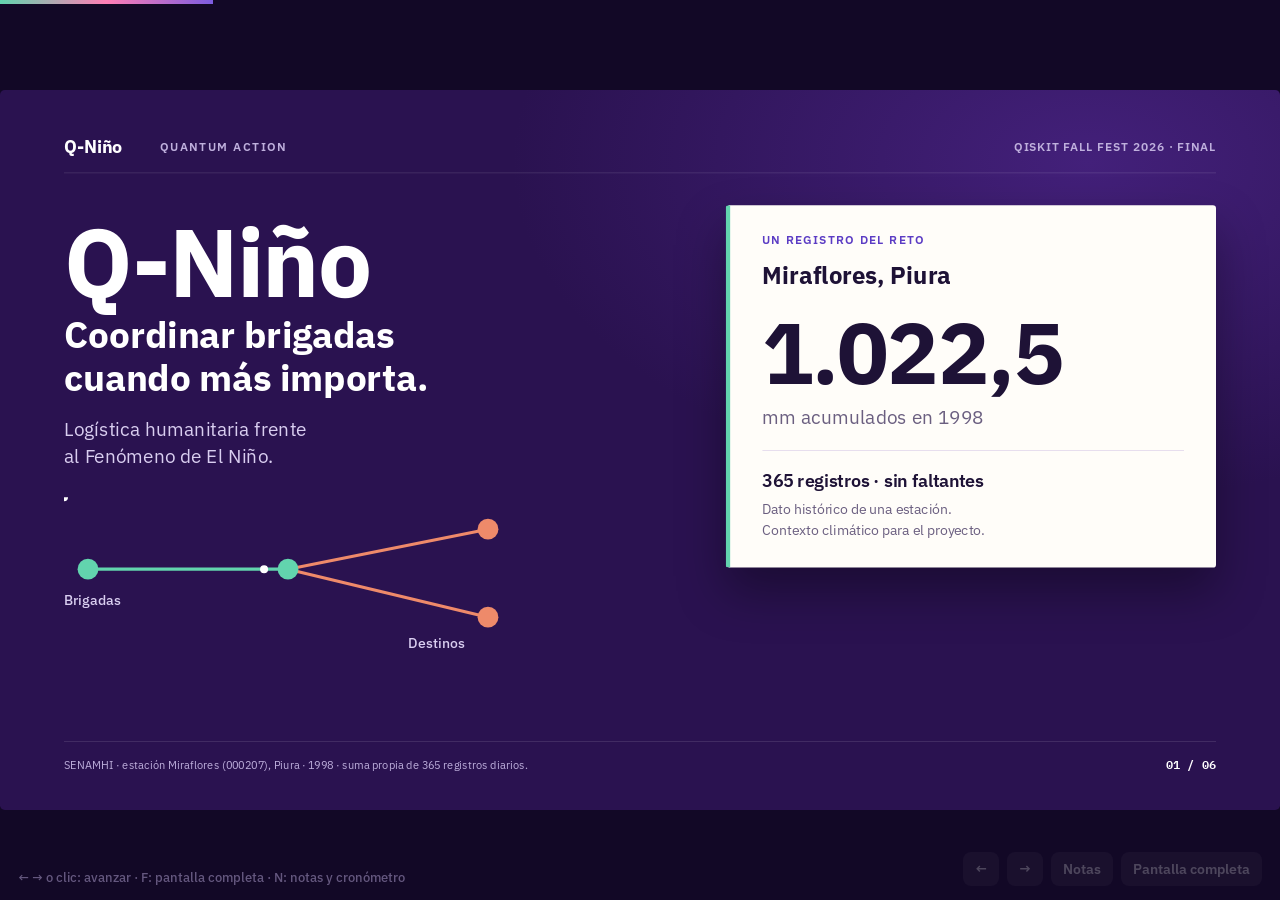
==== commit 1548ecd8: "feat(pitch): Add cover and video before existing slides Build an eight-slide presentation at /pitch " ====
--- a/slides/index.html
+++ b/slides/index.html
@@ -339,62 +339,6 @@
 <div id="help">← → o clic: avanzar · F: pantalla completa · N: notas y cronómetro</div>
 <div id="hud"><button id="bPrev" type="button">←</button><button id="bNext" type="button">→</button><button id="bNotes" type="button">Notas</button><button id="bFull" type="button">Pantalla completa</button></div>
 
-<script>
-const S = [...document.querySelectorAll(".slide")], deck = document.getElementById("deck");
-let cur = 0, t0 = null;
-
-// Escala el lienzo de 1600×900 a la ventana
-function fit() { const k = Math.min(innerWidth / 1600, innerHeight / 900); deck.style.transform = `translate(-50%, -50%) scale(${k})`; }
-addEventListener("resize", fit); fit();
-
-// Partículas y lluvia (decorativas)
-document.querySelectorAll(".dots").forEach(d => { for (let i = 0; i < 26; i++) { const e = document.createElement("i"); e.style.left = Math.random() * 100 + "%"; e.style.top = 40 + Math.random() * 60 + "%"; e.style.animationDelay = -Math.random() * 9 + "s"; e.style.animationDuration = 7 + Math.random() * 6 + "s"; d.appendChild(e); } });
-document.querySelectorAll(".rain").forEach(r => { for (let i = 0; i < 40; i++) { const e = document.createElement("i"); e.style.left = Math.random() * 100 + "%"; e.style.animationDelay = -Math.random() * 1.1 + "s"; e.style.animationDuration = .8 + Math.random() * .6 + "s"; r.appendChild(e); } });
-
-// Contadores
-const fmt = (v, dec) => { const [i, d] = v.toFixed(dec).split("."); return i.replace(/\B(?=(\d{3})+(?!\d))/g, ".") + (d ? "," + d : ""); };   // 1.857,7
-function counters(sl) {
-  sl.querySelectorAll("[data-count]").forEach(el => {
-    const to = +el.dataset.count, dec = +(el.dataset.dec || 0), wait = +(el.dataset.delay || 900), dur = 1300;
-    el.textContent = fmt(0, dec); clearTimeout(el._t);
-    el._t = setTimeout(() => { const s = performance.now(); const step = now => { const k = Math.min(1, Math.max(0, (now - s) / dur)), e = 1 - Math.pow(1 - k, 3); el.textContent = fmt(to * e, dec); if (k < 1) requestAnimationFrame(step); }; requestAnimationFrame(step); }, wait);
-  });
-}
-
-// Ciclo del diagrama de Grover: la etapa activa recorre el bucle
-let pipeTimer = null;
-function pipe(on) {
-  clearInterval(pipeTimer); const st = [...document.querySelectorAll("#pipe .st")]; st.forEach(s => s.classList.remove("hot"));
-  if (!on) return; let i = 0;
-  setTimeout(() => { pipeTimer = setInterval(() => { st.forEach(s => s.classList.remove("hot")); st[i % st.length].classList.add("hot"); i++; }, 1100); }, 1600);
-}
-
-function go(n) {
-  n = Math.max(0, Math.min(S.length - 1, n));
-  S.forEach((s, i) => { if (i !== n) s.classList.remove("on"); });
-  const s = S[n]; s.classList.remove("on"); void s.offsetWidth; s.classList.add("on");   // reinicia las entradas
-  cur = n; counters(s); pipe(n === 2);
-  document.getElementById("bar").style.width = ((n + 1) / S.length * 100) + "%";
-  document.getElementById("nSlide").textContent = `Diapositiva ${n + 1} / ${S.length}`;
-  document.getElementById("nText").innerHTML = s.dataset.notes.split("\n").map(p => `<p>${p}</p>`).join("");
-  history.replaceState(null, "", "#" + (n + 1));
-}
-const next = () => go(cur + 1), prev = () => go(cur - 1);
-addEventListener("keydown", e => {
-  if (["ArrowRight", "PageDown", " ", "Enter"].includes(e.key)) { e.preventDefault(); next(); }
-  else if (["ArrowLeft", "PageUp", "Backspace"].includes(e.key)) { e.preventDefault(); prev(); }
-  else if (e.key === "Home") go(0); else if (e.key === "End") go(S.length - 1);
-  else if (e.key.toLowerCase() === "f") full();
-  else if (e.key.toLowerCase() === "n") notes();
-});
-document.getElementById("stage").addEventListener("click", e => { if (e.target.closest("a")) return; (e.clientX < innerWidth * .25 ? prev : next)(); });
-function full() { document.fullscreenElement ? document.exitFullscreen() : document.documentElement.requestFullscreen().catch(() => {}); }
-function notes() { const n = document.getElementById("notes"); n.hidden = !n.hidden; if (!t0) t0 = Date.now(); }
-document.getElementById("bPrev").onclick = prev; document.getElementById("bNext").onclick = next;
-document.getElementById("bNotes").onclick = notes; document.getElementById("bFull").onclick = full;
-setInterval(() => { if (!t0) return; const s = Math.floor((Date.now() - t0) / 1000); document.getElementById("nTime").textContent = `${String(s / 60 | 0).padStart(2, "0")}:${String(s % 60).padStart(2, "0")} / 04:00`; }, 500);
-setTimeout(() => document.getElementById("help").style.opacity = 0, 6000);
-go((parseInt(location.hash.slice(1)) || 1) - 1);
-</script>
+<script src="/slides/deck.js"></script>
 </body>
 </html>
